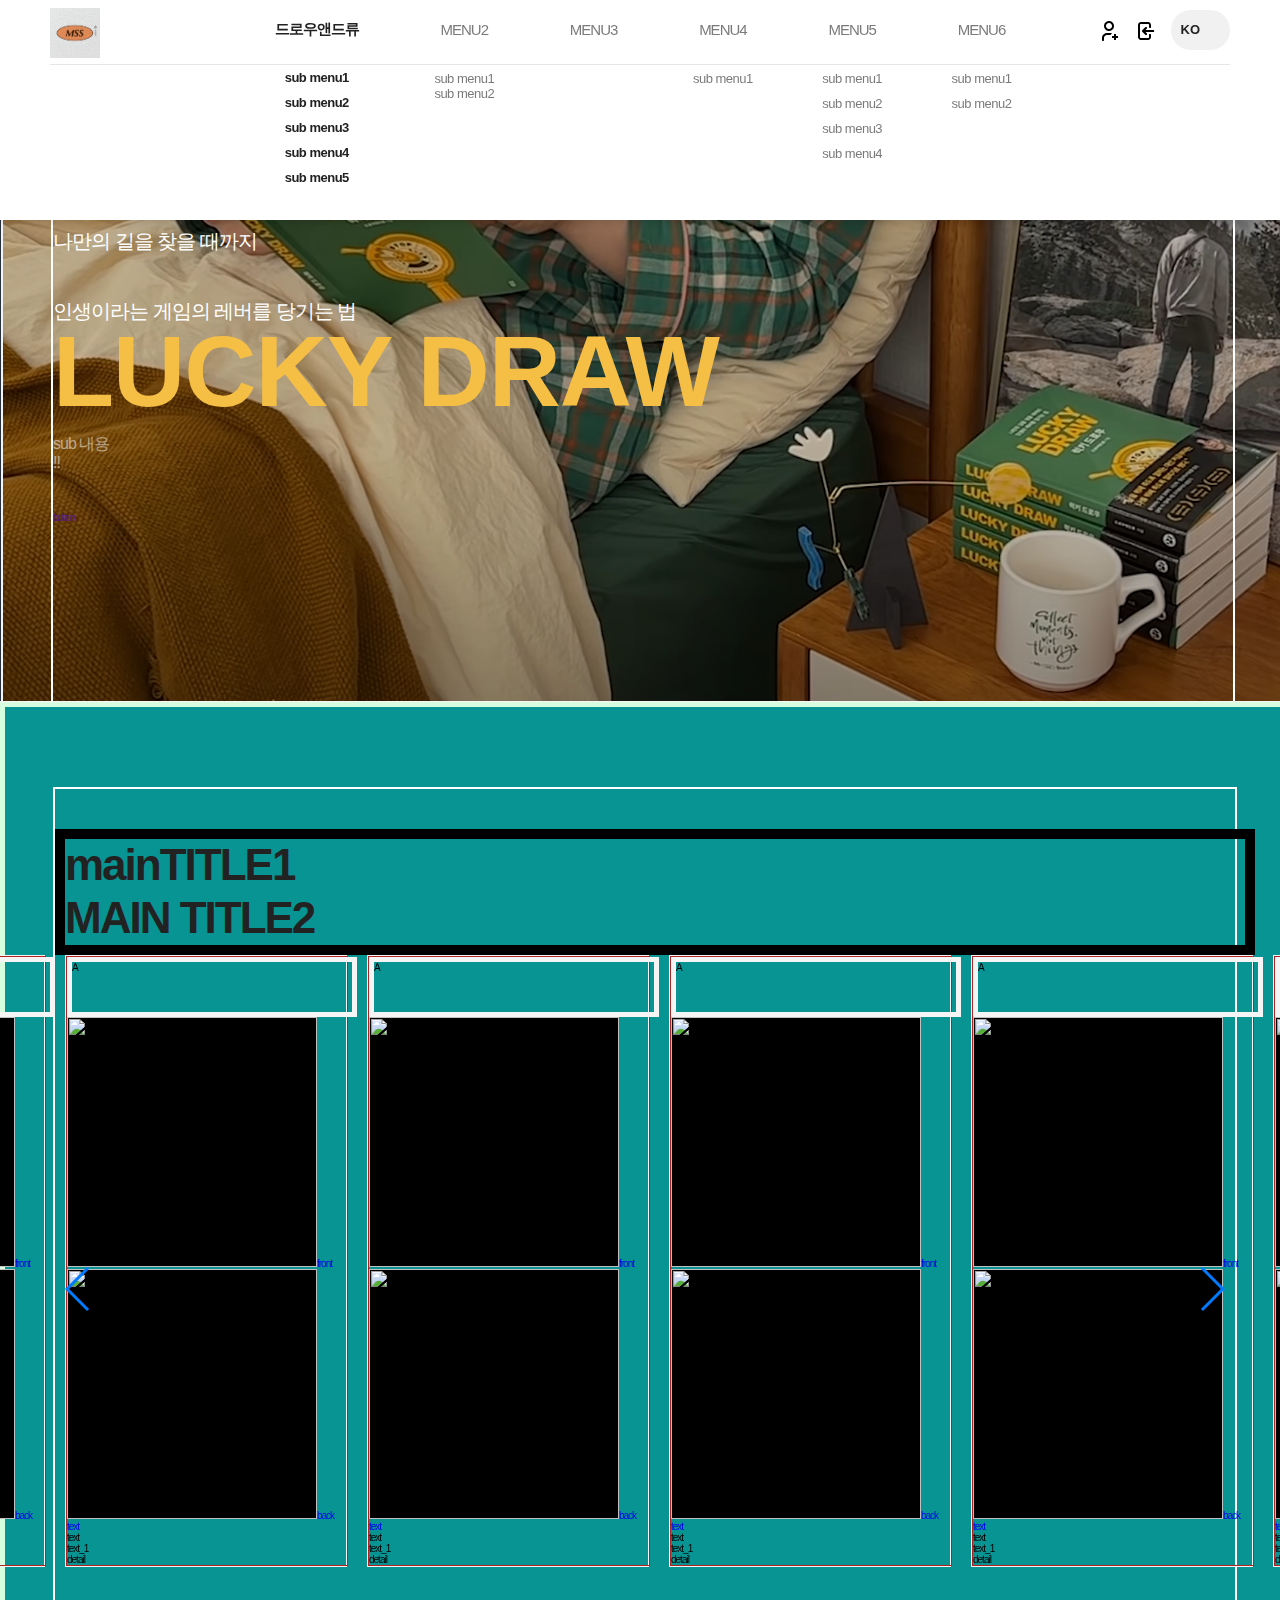
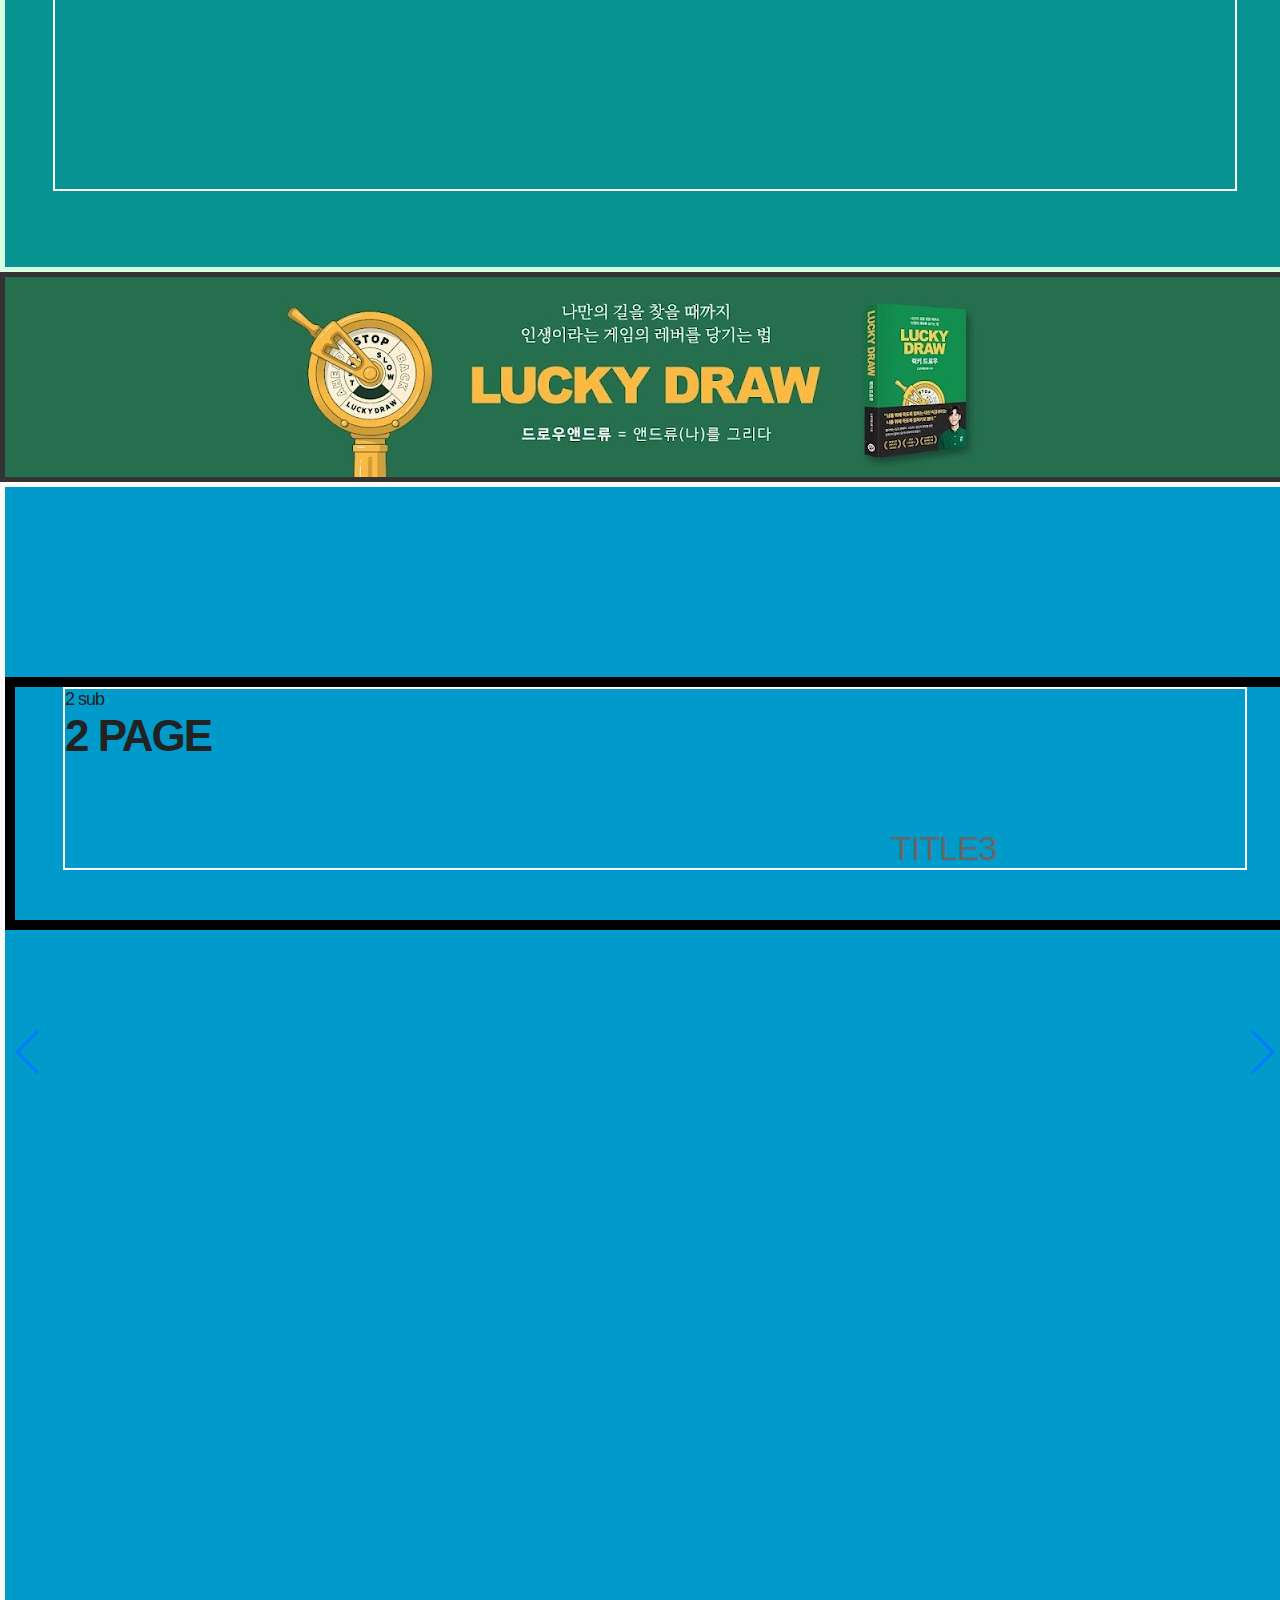
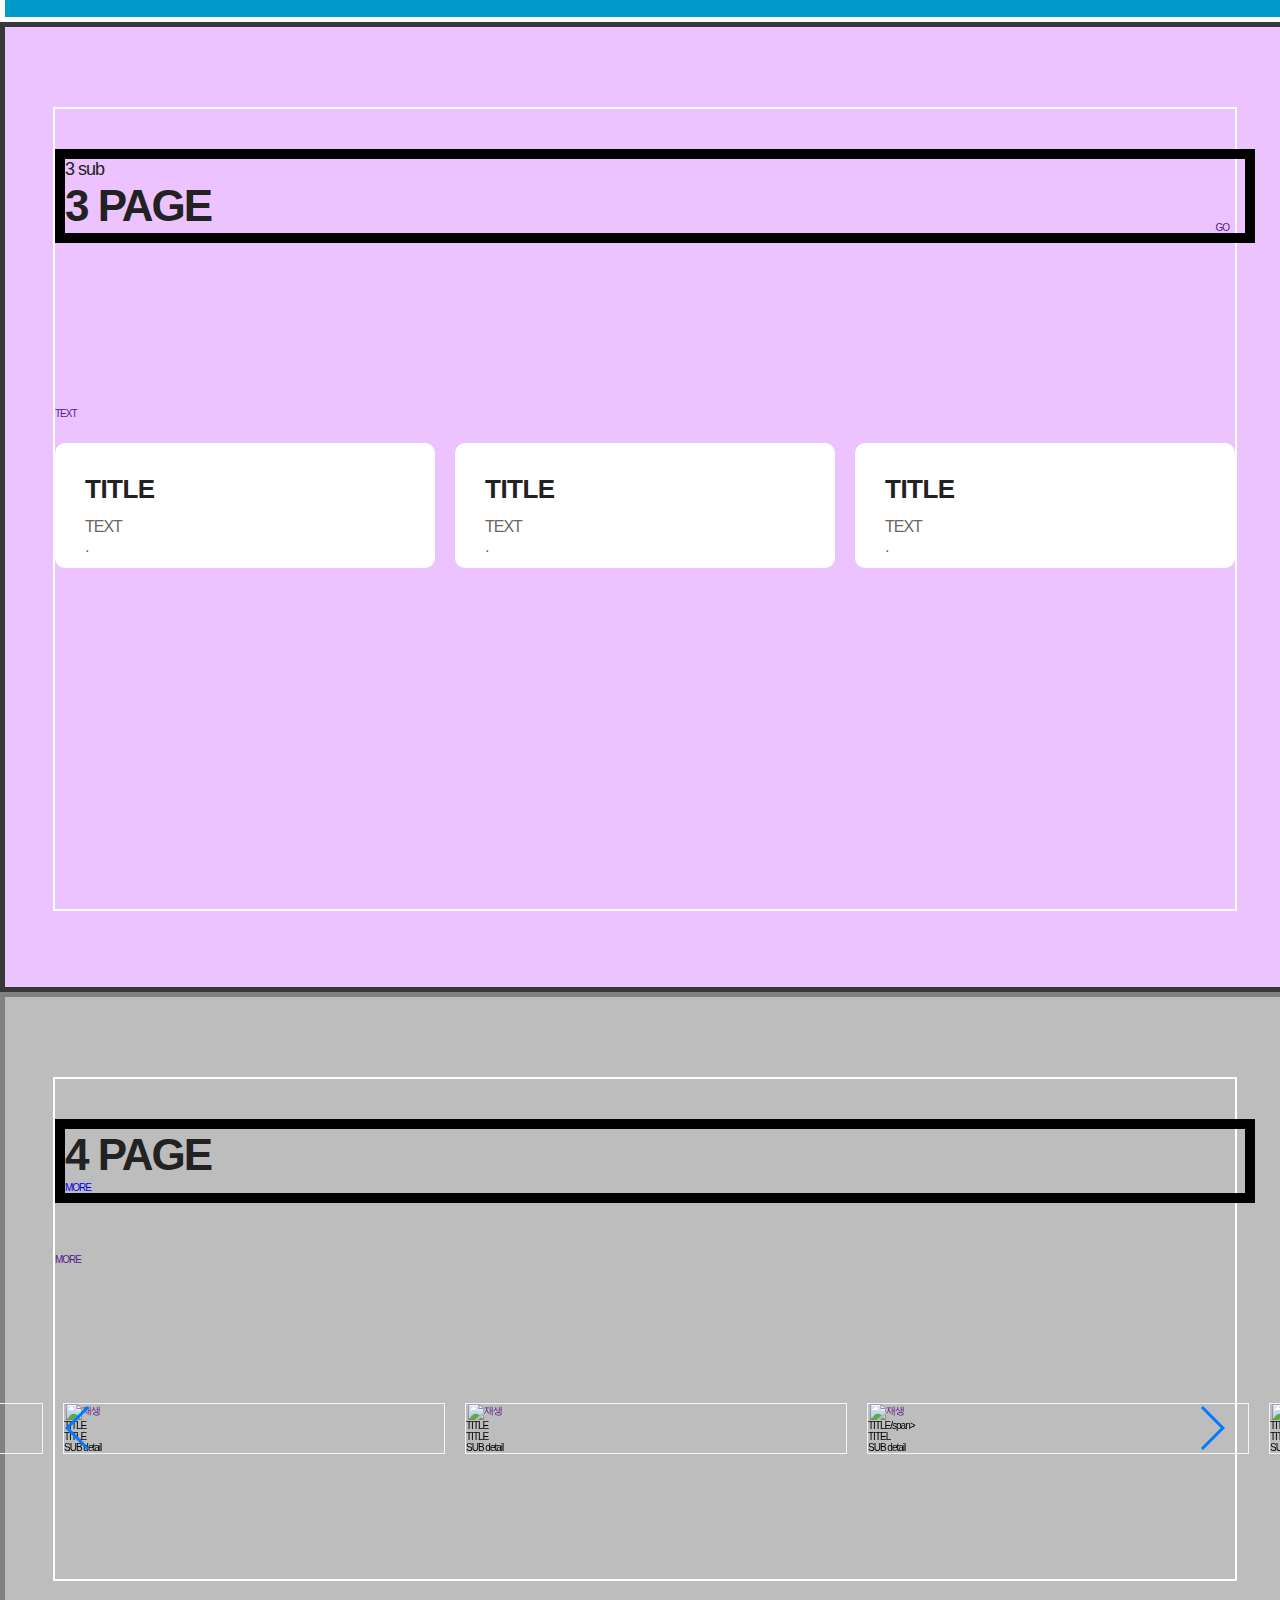
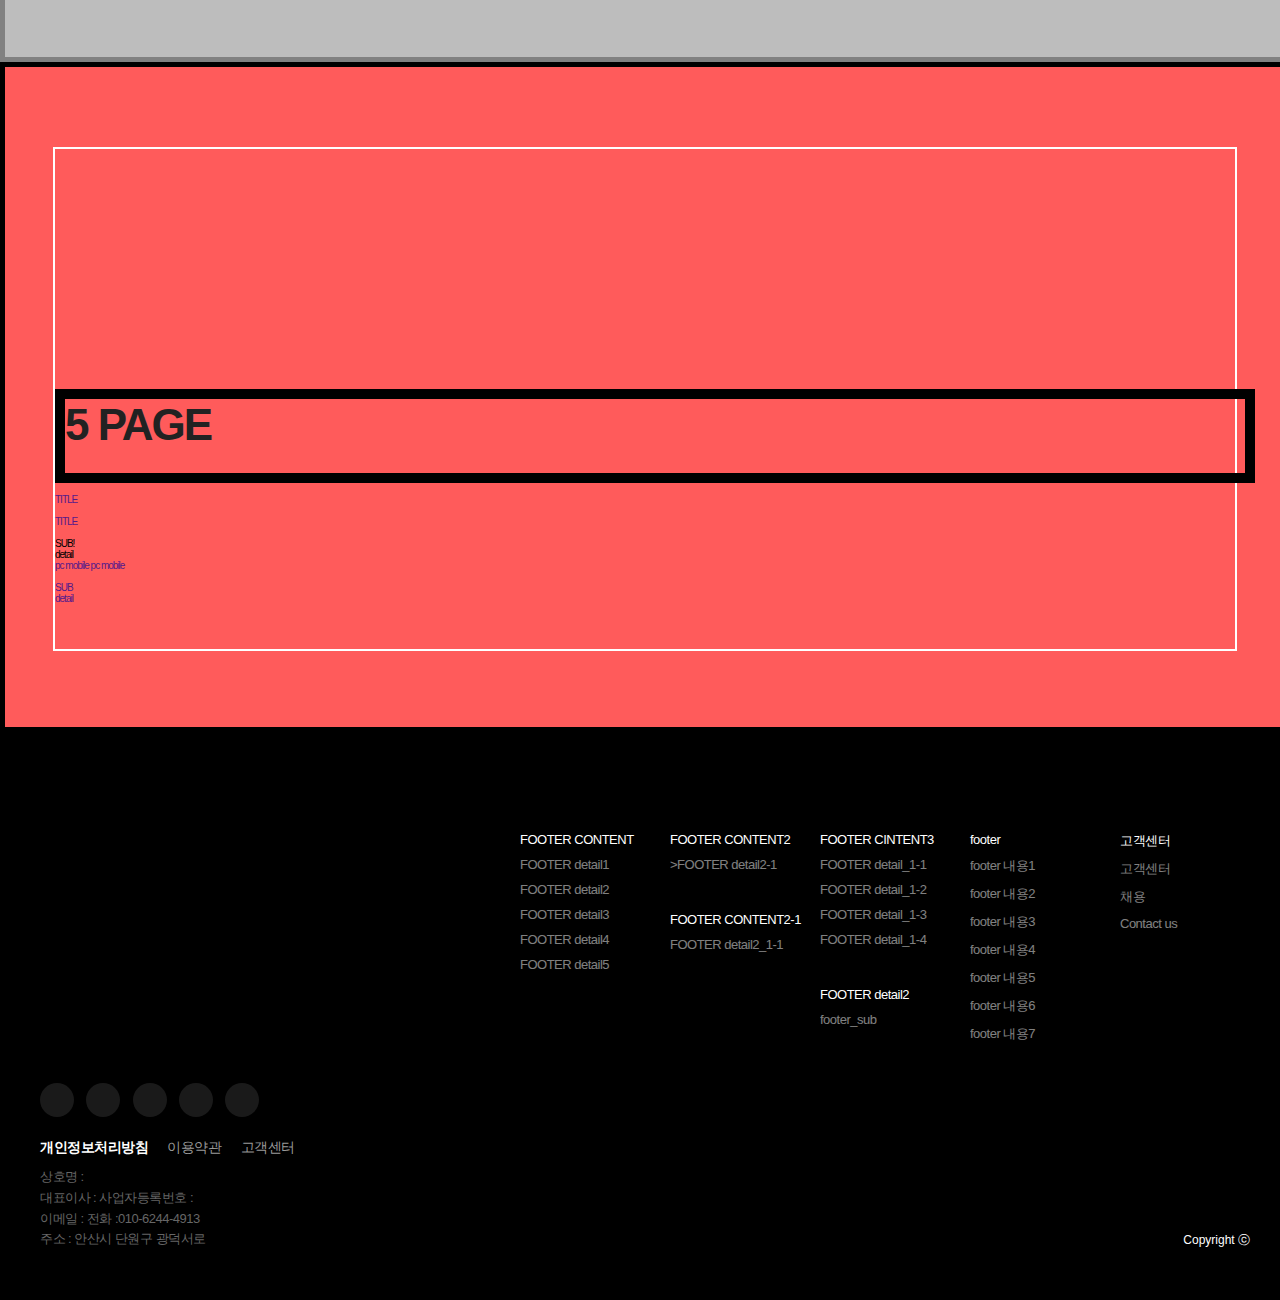
==== index.html @ 63776087 "0629end" ====
<!DOCTYPE html>
<html lang="ko">
<head>
    <meta charset="UTF-8">
    <meta http-equiv="X-UA-Compatible" content="IE=edge">
    <meta name="viewport" content="width=device-width, initial-scale=1.0">
    <title>Dolphiners.com</title>
    <link rel="stylesheet" href="css/reset.css">
    <link rel="stylesheet" href="css/common.css">
   
    <script src="js/jquery-1.11.3.min.js"></script>
    <script src="js/jquery.easing.1.3.js"></script>

    <!--page css-->
    <link rel="stylesheet" href="css/main/main.css">
    <link rel="stylesheet" href="css/main/swiper.min.css">
    <script src="js/common.js"></script>
    <script src="js/main/swiper.min.js"></script>
    
</head>

<body>
    <!--2022.06.29-->

<!-- header -->
 <div class="header ">
    <h1>
        <a href="index.php">
            <span class="pc"><img src="images/common/logo.jpg" class="b" alt="산타" /><img src="images/common/logo.jpg" class="w" alt="산타" /></span>
            <!-- <span class="mobile"><img src="images/common/logo.jpg" class="b" alt="산타" /><img src="images/common/logo.jpg" class="w" alt="산타" /></span> -->
        </a>
    </h1>

    <!--메뉴 시작-->
    <div class="gnb">

        <!-- <div class="mobile_login mobile">
            <a href="">로그인</a><a href="">회원가입</a>
            <p>지금 회원가입 하세요.!</p>
        </div> -->
        <ul>
            <li class="gnb1 active">
                <a href=""><span>드로우앤드류</span></a><span class="ic"></span>
                <div class="sub_gnb">
                    <a href="" class="">sub menu1</a>

                    <a href="" class="">sub menu2</a>
                    <a href="" class="">sub menu3</a>
                    <a href="" class="">sub menu4</a>
                    <a href="" class="">sub menu5</a>

                    <!-- <a href="#">단과</a> -->
                </div>
            </li>
            <li class="gnb2 ">
                <a href=""><span>MENU2</span></a><span class="ic"></span>
                <div class="sub_gnb">
                    <a href="" class="">sub menu1 <br class="pc"/>sub menu2</a>
                    <!-- <a Onclick="alert('5월 31일 공개 됩니다')">산타 서포터즈</a> -->
                </div>
            </li>
            <li class="gnb3">
                <a href="" target="_blank"><span>MENU3</span></a>
            </li>
            <li class="gnb4">
                <a href="" target="_blank"><span>MENU4</span></a><span class="ic"></span>
                <div class="sub_gnb">
                    <a href="" target="_blank">sub menu1</a>
                    <!-- <a href="#">sub menu2</a> -->
                </div>
            </li>
            <li class="gnb5">
                <a href=""><span>MENU5</span></a><span class="ic"></span>
                <div class="sub_gnb">
                    <a href="" target="_blank">sub menu1</a>
                    <a href="" target="_blank">sub menu2</a>
                    <a href="" target="_blank">sub menu3</a>
                    <a href="" target="_blank">sub menu4</a>
                </div>
            </li>
            <li class="gnb6">
                <a href="" target="_blank"><span>MENU6</span></a><span class="ic"></span>
                <div class="sub_gnb">
                    <a href="">sub menu1</a>
                    <a href="" target="_blank">sub menu2</a>
                </div>
            </li>
           
        <a href="" class="btn_join" title="회원가입"></a><a href="" class="btn_login" title="로그인"></a>
        <div class="btn_lang_box">
            <a id="btn_lang" class="btn_lang"><span>KO</span></a>
            <div class="btn_lang_con">
                <a href="" target="_blank" class="lang_txt"><span>TW</span></a>
                <a href="" target="_blank" class="lang_txt"><span>JP</span></a>
                <a href="" target="_blank" class="lang_txt"><span>TH</span></a>
                <a href="" target="_blank" class="lang_txt"><span>VI</span></a> 
            </div>
        </div>

        <!-- <div class="download_box mobile">
            <p>모바일 앱 다운로드</p>
            <a href="" target="_blank" class="btn_normal btn_app btn_trans"><img src="" alt="" class="pc" /><img src="" class="mobile" alt="" /></a>
            <a href="" target="_blank" class="btn_normal btn_google btn_trans"><img src="" alt="" class="pc" /><img src="" alt="" class="mobile" /></a>
        </div> -->
    </div>

    <a id="btn_menu" class="btn_menu"></a>
</div>
<!-- //header -->


<!--contents-->
<div id="main_contents">

    <!-- top_visual -->
    <div id="top_visual" class="top_visual">
        <div class="swiper mySwiper top_slider">
            <div class="swiper-wrapper">

            <div class="swiper-slide" style="background-color: #256f4e">
                    <div class="visual_box">
                        <span class="visual_bg pc" style="background-image: url(/images/main/pp.PNG);"></span>
                        <img src="" alt="" class="wd_100 mobile"/>
                        <div class="text_table_wrap">
                            <div class="text_table">
                                <div class="cell left">
                                <div class="contains">
                                        <!-- <p class="txt"></p> -->
                                        <p class="tit">
                                            <span>나만의 길을 찾을 때까지<br/>
                                                인생이라는 게임의 레버를 당기는 법<br/></span>
                                            <b>LUCKY DRAW</b>
                                        </p>
                                        <p class="desc">sub 내용 <br class="mobile"/>!!</p>
                                        <div class="btn_box" >
                                            <a href="" class="btn_arrow w btn">
                                                <span class="t">button</span>
                                                <span class="ic"></span>
                                            </a>
                                        </div>
                                    </div>
                                </div>
                            </div>
                        </div>
                    </div>
                </div>

                <div class="swiper-slide" style="background-color: #012348">
                    <div class="visual_box">
                        <span class="visual_bg pc" style="background-image: url(/images/main/bg2.jpg);"></span>
                        <img src="/images/main/bg.jpg" alt="" class="wd_100 mobile"/>
                        <div class="text_table_wrap">
                            <div class="text_table">
                                <div class="cell left">
                                <div class="contains">
                                        <!-- <p class="txt"></p> -->
                                        <p class="tit">
                                            <span>MAIN <br/>
                                                제목2<br/></span>
                                            <b>detail 내용2 </b>
                                        </p>
                                        <!-- <p class="desc"> <br class="mobile"/></p> -->
                                        <div class="btn_box" >
                                            <a href="" class="btn_arrow w btn">
                                                <span class="t">button</span>
                                                <span class="ic"></span>
                                            </a>
                                        </div>
                                    </div>
                                </div>
                            </div>
                        </div>
                    </div>
                </div>

                <div class="swiper-slide" style="background-color: #28323e">
                    <div class="visual_box">
                        <span class="visual_bg pc" style="background-image: url(images/main/bg3.jpg);"></span>
                        <img src="" alt="" class="wd_100 mobile"/>
                        <div class="text_table_wrap">
                            <div class="text_table">
                                <div class="cell left">
                                    <div class="contains">
                                        <p class="txt">TITLE</p>
                                            <p class="tit">
                                                <span>MAIN <br/>
                                                    제목3<br/></span>
                                                <b>detail 내용3 </b>
                                            </p>
                                        </p>
                                         <p class="desc">sub 내용 <br class="mobile"/>!!</p>
                                        <div class="btn_box" >
                                            <a Onclick="alert('알림창!!!')" class="btn_arrow w btn">
                                                <span class="t">button</span>
                                                <span class="ic"></span>
                                            </a>
                                        </div>
                                    </div>
                                </div>
                            </div>
                        </div>
                    </div>
                </div>

            </div>

            <div class="swiper-button-next"></div>
            <div class="swiper-button-prev"></div>
        </div>

        <script>
            //top visual slider
            var swiper = new Swiper(".top_slider", {
                loop:false,
                loop:true,
                //touchRatio: 0,
                navigation: {
                    nextEl: ".top_visual .swiper-button-next",
                    prevEl: ".top_visual .swiper-button-prev",
                },
                //autoplay:false,
                autoplay : {
                    delay : 3000,
                    disableOnInteraction : false,
                },
            });

        </script>

    </div>
    <!-- //top_visual -->


    <!-- 첫 번째 page_panel1 -->
    <div id="panel1" class="main_panel">
        <div class="contains">
                <div class="main_title page_animate right">
                    <p class="tit">mainTITLE1 <br/>MAIN TITLE2</p>
                </div>

                <div class="photo_box page_animate_delay_2">
                    <div class="swiper mySwiper price_slider">
                        <div class="swiper-wrapper">
                            <div class="swiper-slide">
                                <div class="pd_box">
                                    <p class="top_txt">
                                        <span class="txt">A</span><span class="dot"></span>
                                    </p>
                                    <a href="detail_freepass.php" class="thumb container">
                                        <div class="item front pc"><img src="" class="thumbimg" alt="" />front</div>
                                        <div class="item back">
                                            <img src="" class="thumbimg" alt="" />back
                                            <p class="label"><span class="best">text</span></p>
                                        </div>
                                    </a>
                                    <div class="desc_box">
                                        <p class="subject">text <br/>text_1</p>
                                        <p class="txt">detail</p>
                                    </div>
                                </div>
                            </div>
                            <div class="swiper-slide">
                                <div class="pd_box">
                                    <p class="top_txt">
                                        <span class="txt">A</span><span class="dot"></span>
                                    </p>
                                    <a href="detail_freepass.php" class="thumb container">
                                        <div class="item front pc"><img src="" class="thumbimg" alt="" />front</div>
                                        <div class="item back">
                                            <img src="" class="thumbimg" alt="" />back
                                            <p class="label"><span class="best">text</span></p>
                                        </div>
                                    </a>
                                    <div class="desc_box">
                                        <p class="subject">text <br/>text_1</p>
                                        <p class="txt">detail</p>
                                    </div>
                                </div>
                            </div>
                            <div class="swiper-slide">
                                <div class="pd_box">
                                    <p class="top_txt">
                                        <span class="txt">A</span><span class="dot"></span>
                                    </p>
                                    <a href="detail_freepass.php" class="thumb container">
                                        <div class="item front pc"><img src="" class="thumbimg" alt="" />front</div>
                                        <div class="item back">
                                            <img src="" class="thumbimg" alt="" />back
                                            <p class="label"><span class="best">text</span></p>
                                        </div>
                                    </a>
                                    <div class="desc_box">
                                        <p class="subject">text <br/>text_1</p>
                                        <p class="txt">detail</p>
                                    </div>
                                </div>
                            </div>
                            <div class="swiper-slide">
                                <div class="pd_box">
                                    <p class="top_txt">
                                        <span class="txt">A</span><span class="dot"></span>
                                    </p>
                                    <a href="detail_freepass.php" class="thumb container">
                                        <div class="item front pc"><img src="" class="thumbimg" alt="" />front</div>
                                        <div class="item back">
                                            <img src="" class="thumbimg" alt="" />back
                                            <p class="label"><span class="best">text</span></p>
                                        </div>
                                    </a>
                                    <div class="desc_box">
                                        <p class="subject">text <br/>text_1</p>
                                        <p class="txt">detail</p>
                                    </div>
                                </div>
                            </div>
                            <div class="swiper-slide">
                                <div class="pd_box">
                                    <p class="top_txt">
                                        <span class="txt">A</span><span class="dot"></span>
                                    </p>
                                    <a href="detail_freepass.php" class="thumb container">
                                        <div class="item front pc"><img src="" class="thumbimg" alt="" />front</div>
                                        <div class="item back">
                                            <img src="" class="thumbimg" alt="" />back
                                            <p class="label"><span class="best">text</span></p>
                                        </div>
                                    </a>
                                    <div class="desc_box">
                                        <p class="subject">text <br/>text_1</p>
                                        <p class="txt">detail</p>
                                    </div>
                                </div>
                            </div>

                            <div class="swiper-slide">
                                <div class="pd_box">
                                    <p class="top_txt">
                                        <span class="txt">A</span><span class="dot"></span>
                                    </p>
                                    <a href="detail_freepass.php" class="thumb container">
                                        <div class="item front pc"><img src="" class="thumbimg" alt="" />front</div>
                                        <div class="item back">
                                            <img src="" class="thumbimg" alt="" />back
                                            <p class="label"><span class="best">text</span></p>
                                        </div>
                                    </a>
                                    <div class="desc_box">
                                        <p class="subject">text <br/>text_1</p>
                                        <p class="txt">detail</p>
                                    </div>
                                </div>
                            </div>

                        </div>

                        <div class="swiper-button-next"></div>
                        <div class="swiper-button-prev"></div>

                    </div>
                </div>

                <script>
                    //price slider
                    var swiper = new Swiper(".price_slider", {
                        loop:true,
                        loopAdditionalSlides : 1,
                        // autoplay:false,
                        autoplay: {
                            delay: 2000,
                            disableOnInteraction: false,
                        },
                        slidesPerView: 4,
                        spaceBetween: 20,
                        pagination: {
                            el: ".price_slider .swiper-pagination",
                            clickable: true,
                        },
                        navigation: {
                            nextEl: ".price_slider .swiper-button-next",
                            prevEl: ".price_slider .swiper-button-prev",
                        },

                        breakpoints: {
                            900: {
                            slidesPerView: 2,
                            spaceBetween: 20,
                            loop:true,
                            },
                            767: {
                            slidesPerView: 2,
                            spaceBetween: 20,
                            loop:true,
                            },
                            588: {
                            slidesPerView: 1,
                            spaceBetween: 20,
                            loop:true,

                            }
                        }
                    });
                </script>

            </div>
    </div>
    <!-- //첫 번째 page_panel1 -->

    <!-- 이벤트 page -->
    <div id="event_panel" >
        <div class="inner"></div>
    </div>
    <!-- //이벤트 page -->

    <!-- 두 번째 page_panel2 -->
    <div id="main_panel2" class="main_panel vs_panel">
         <div class="inner">
                <div class="main_title page_animate_delay_4">
                    <div class="contains">
                        <p class="txt">2 sub</p>
                        <p class="tit">2 PAGE <br/> <br/><br class="mobile"/></p>
                        <p class="tit2">TITLE3 <br/></p>
                    </div>
                </div>

                <div class="phone_box">
                    <div class="swiper mySwiper photo_slider vs_slider">
                        <div class="swiper-wrapper">
                            <div class="swiper-slide page_animate op">
                                <a href="" class="box">
                                    <div class="img_box">
                                        <img src="" alt="" />
                                        <img src="" alt="" />
                                    </div>
                                    <div class="txt_box">
                                        <span class="txt1">title</span>
                                        <span class="txt2">detail <br class="pc"/><br class="pc"/></span>

                                        <p class="btn_arrow btn g">
                                            <span class="ic"></span>
                                        </p>
                                    </div>

                                </a>
                            </div>

                            <div class="swiper-slide page_animate op">
                                <a href="" class="box ">
                                    <div class="img_box">
                                        <img src="" alt="" />
                                        <img src="" alt="" />
                                    </div>
                                    <div class="txt_box">
                                        <span class="txt1">title</span>
                                        <span class="txt2">text <br class="pc"/> <br class="pc"/></span>
                                        <p class="btn_arrow btn g">
                                            <span class="ic"></span>
                                        </p>
                                    </div>

                                </a>
                            </div>

                            <div class="swiper-slide page_animate op">
                                <a href="" class="box ">
                                    <div class="img_box">
                                        <img src="" alt="" />
                                        <img src="" alt="" />
                                    </div>
                                    <div class="txt_box">
                                        <span class="txt1">Title</span>
                                        <span class="txt2">text<br class="pc"/> <br class="pc"/></span>
                                        <p class="btn_arrow btn g">
                                            <span class="ic"></span>
                                        </p>
                                    </div>

                                </a>
                            </div>

                            <div class="swiper-slide page_animate op">
                                <a href="" class="box ">
                                    <div class="img_box">
                                        <img src="" alt="" />
                                        <img src="" alt="" />
                                    </div>
                                    <div class="txt_box">
                                        <span class="txt1">title</span>
                                        <span class="txt2">text<br/> <br class="pc"/></span>
                                        <p class="btn_arrow btn g">
                                            <span class="ic"></span>
                                        </p>
                                    </div>

                                </a>
                            </div>

                            <div class="swiper-slide page_animate op">
                                <a href="" class="box ">
                                    <div class="img_box">
                                        <img src="" alt="" />
                                        <img src="" alt="" />
                                    </div>
                                    <div class="txt_box">
                                        <span class="txt1">title</span>
                                        <span class="txt2">detail <br class="mobile"/> <br class="pc"/> <br class="pc"/><br class="mobile"/></span>
                                        <p class="btn_arrow btn g">
                                            <span class="ic"></span>
                                        </p>
                                    </div>

                                </a>
                            </div>

                        </div>

                        <div class="swiper-button-next"></div>
                        <div class="swiper-button-prev"></div>
                        <!-- <div class="swiper-pagination"></div> -->

                    </div>
                </div>

                <script>
                    //vs_slider
                    var swiper = new Swiper(".vs_slider", {
                        loop:true,
                        loopAdditionalSlides : 1,
                        autoplay:false,
                        // autoplay: {
                        //     delay: 2000,
                        //     disableOnInteraction: false,
                        // },
                        slidesPerView: 5,
                        pagination: {
                            el: ".vs_slider .swiper-pagination",
                            clickable: true,
                        },
                        navigation: {
                            nextEl: ".vs_slider .swiper-button-next",
                            prevEl: ".vs_slider .swiper-button-prev",
                        },

                        breakpoints: {
                            1500: {
                            slidesPerView: 3,
                            spaceBetween: 0,
                            },
                            900: {
                            slidesPerView: 3,
                            spaceBetween: 0
                            },
                            767: {
                            slidesPerView: 3,
                            spaceBetween: 0
                            },
                            588: {
                            slidesPerView: 2,
                            spaceBetween: 0
                            }
                        }
                    });

                </script>

            </div>
    </div>
    <!-- //두 번째 page_panel2 -->

        <!-- 세 번째 page_panel3 -->
        <div id="main_panel3" class="main_panel update_panel">
            <div class="contains">
                <div class="main_title">
                    <p class="txt">3 sub</p>
                    <p class="tit">3 PAGE <br class="mobile"/></p>

                    <a href="" class="btn_arrow btn pc">
                        <span class="t">GO</span>
                        <span class="ic"></span>
                    </a>
                </div>

                <div class="update_box">
                    <ul>
                        <li class="page_animate">
                            <div class="box ">
                                <p class="tit">TITLE</p>
                                <p class="txt">TEXT <br class="pc"/>.</p>
                                <p class="img">
                                    <img src="" alt="" />
                                </p>
                            </div>
                        </li>
                        <li class="page_animate">
                            <div class="box">
                                <p class="tit">TITLE</p>
                                <p class="txt">TEXT <br class="pc"/>.</p>
                                <p class="img">
                                    <img src="" alt="" />
                                </p>
                            </div>
                        </li>
                        <li class="page_animate">
                            <div class="box">
                                <p class="tit">TITLE</p>
                                <p class="txt">TEXT <br class="pc"/>.</p>
                                <p class="img">
                                    <img src="" alt="" />
                                </p>
                            </div>
                        </li>
                    </ul>
                </div>

                <div class="btn_box mobile">
                    <a href="" class="btn_normal btn_gline btn_s"><span>TEXT</span></a>
                </div>
            </div>
        </div>
        <!-- //세 번째 page_panel3 -->

        <!-- 네 번째 page_panel4 -->
    <div id="main_panel4" class="main_panel  .main_review_panel">
        <div class="contains">
            <div class="main_title">
                <p class="tit">4 PAGE <br class="mobile"/></p>

                <a href="h" target="_blank" class="btn_arrow btn pc">
                    <span class="t">MORE</span>
                    <span class="ic"></span>
                </a>
            </div>

            <div class="video_slider_box page_animate">
                <div class="swiper mySwiper video_slider photo_slider">
                    <div class="swiper-wrapper">
                        <div class="swiper-slide ">
                            <div class="video_box">
                                <a class="thumb" href="" target="_blank">
                                    <img src="" class="thumbimg" alt="" />
                                    <span class="btn_play"><img src="" alt="재생"/></span>
                                </a>
                                <div class="desc_box">
                                    <p class="label">
                                        <span class="best">TITLE</span>
                                    </p>
                                    <p class="subject">TITLE <br/></p>
                                    <p class="txt">SUB detail</p>
                                </div>
                            </div>
                        </div>
                      <div class="swiper-slide ">
                            <div class="video_box">
                                <a class="thumb" href="" target="_blank">
                                    <img src="" class="thumbimg" alt="" />
                                    <span class="btn_play"><img src="" alt="재생"/></span>
                                </a>
                                <div class="desc_box">
                                    <p class="label">
                                        <span>TITLE</span>
                                    </p>
                                    <p class="subject">TITLE <br/></p>
                                    <p class="txt">SUB detail</p>
                                </div>
                            </div>
                        </div>
                      <div class="swiper-slide ">
                            <div class="video_box">
                                <a class="thumb" href="" target="_blank">
                                    <img src="" class="thumbimg" alt="" />
                                    <span class="btn_play"><img src="" alt="재생"/></span>
                                </a>
                                <div class="desc_box">
                                    <p class="label">
                                        <span>TITLE/span>
                                    </p>
                                    <p class="subject">TITEL <br/></p>
                                    <p class="txt">SUB detail</p>
                                </div>
                            </div>
                        </div>

                        <div class="swiper-slide ">
                            <div class="video_box">
                                <a class="thumb" href="" target="_blank">
                                    <img src="" class="thumbimg" alt="" />
                                    <span class="btn_play"><img src="" alt="재생"/></span>
                                </a>
                                <div class="desc_box">
                                    <p class="label">
                                        <span class="best">TITLE</span>
                                    </p>
                                    <p class="subject">TITLE <br/></p>
                                    <p class="txt">SUB detail</p>
                                </div>
                            </div>
                        </div>
                        <div class="swiper-slide ">
                            <div class="video_box">
                                <a class="thumb" href="" target="_blank">
                                    <img src="" class="thumbimg" alt="" />
                                    <span class="btn_play"><img src="" alt="재생"/></span>
                                </a>
                                <div class="desc_box">
                                    <p class="label">
                                        <span>TITLE</span>
                                    </p>
                                    <p class="subject">TITLE <br/></p>
                                    <p class="txt">SUB detail</p>
                                </div>
                            </div>
                        </div>
                        <div class="swiper-slide ">
                            <div class="video_box">
                                <a class="thumb" href="" target="_blank">
                                    <img src="" class="thumbimg" alt="" />
                                    <span class="btn_play"><img src="" alt="재생"/></span>
                                </a>
                                <div class="desc_box">
                                    <p class="label">
                                        <span>TITLE</span>
                                    </p>
                                    <p class="subject">TITLE <br/></p>
                                    <p class="txt">SUB detail</p>
                                </div>
                            </div>
                        </div>
                        <div class="swiper-slide ">
                            <div class="video_box">
                                <a class="thumb" href="" target="_blank">
                                    <img src="" class="thumbimg" alt="" />
                                    <span class="btn_play"><img src="" alt="재생"/></span>
                                </a>
                                <div class="desc_box">
                                    <p class="label">
                                        <span>TITLE</span>
                                    </p>
                                    <p class="subject">TITLE <br/></p>
                                    <p class="txt">SUB detail</p>
                                </div>
                            </div>
                        </div>
                        <div class="swiper-slide ">
                            <div class="video_box">
                                <a class="thumb" href="" target="_blank">
                                    <img src="" class="thumbimg" alt="" />
                                    <span class="btn_play"><img src="" alt="재생"/></span>
                                </a>
                                <div class="desc_box">
                                    <p class="label">
                                        <span>TITLE</span>
                                    </p>
                                    <p class="subject">TITLE <br/></p>
                                    <p class="txt">SUB detail</p>
                                </div>
                            </div>
                        </div>



                    </div>

                    <div class="swiper-button-next"></div>
                    <div class="swiper-button-prev"></div>

                </div>
            </div>

            <script>
                //video slider *js 파일에 옮기기
                var swiper = new Swiper(".video_slider", {
                    loop:true,
                    loopAdditionalSlides : 1,
                    // autoplay:false,
                    autoplay: {
                        delay: 4000,
                        disableOnInteraction: false,
                    },
                    slidesPerView: 3,
                    spaceBetween: 20,
                    pagination: {
                        el: ".video_slider .swiper-pagination",
                        clickable: true,
                    },
                    navigation: {
                        nextEl: ".video_slider .swiper-button-next",
                        prevEl: ".video_slider .swiper-button-prev",
                    },

                    breakpoints: {
                        900: {
                        slidesPerView: 2,
                        spaceBetween: 20,
                        },
                        767: {
                        slidesPerView: 2,
                        spaceBetween: 20,
                        },
                        588: {
                        slidesPerView: 1,
                        spaceBetween: 20,
                        }
                    }
                });
            </script>

            <div class="btn_box mobile">
                <a href="" target="_blank" class="btn_normal btn_gline btn_s"><span>MORE</span></a>
            </div>
        </div>
    </div>

        </div>
    </div>
    <!-- //네 번째 page_panel4 -->

        <!-- 다섯 번째 page_panel5 모바일 관련 내용 넣기! -->
        <div id="main_panel5" class="main_panel">
            <div class="contains">
                <div class="main_title page_animate">
                    <p class="tit">5 PAGE <br class="mobile"/></p>
                    <p class="txt"><br class="mobile"/></p>
                </div>

                <div class="help_box">
                    <ul>
                        <li class="page_animate">
                            <a class="box" href="" target="_blank">
                                <img src="" alt="" class="bg" />
                                <p class="txt">TITLE<br/></p>
                            </a>
                        </li>
                        <li class="page_animate">
                            <a class="box" href="" target="_blank">
                                <img src="" alt="" class="bg" />
                                <p class="txt">TITLE<br/></p>
                            </a>
                        </li>
                        <li class="page_animate">
                            <div class="box">
                                <img src="" alt="" class="bg" />
                                <p class="txt">SUB!<br/>detail</p>

                                <a href="" target="_blank" class="btn_normal btn_s2 btn_gline btn">
                                    <span class="t pc">pc</span>
                                    <span class="t mobile">mobile</span>
                                </a>
                                <a href="" target="_blank" class="btn_normal btn_s2 btn_gline btn">
                                    <span class="t pc">pc</span>
                                    <span class="t mobile">mobile</span>
                                </a>
                            </div>
                        </li>
                        <li class="page_animate">
                            <a class="box" href="">
                                <img src="" alt="" class="bg" />
                                <p class="txt">SUB<br/>detail</p>
                            </a>
                        </li>
                    </ul>
                </div>

            </div>
        </div>
        <!-- //다섯 번째 page_panel5 -->

    </div>
    <!--//contents-->
    
    <!--footer-->
     <!-- footer -->
     <div id="footer">
        <div class="footer_sitemap pc">
            <div class="inner">
                <ul>
                    <li>
                        <p>FOOTER  CONTENT</p>
                    </li>
                    <li>
                        <a href="">FOOTER detail1</a>
                    </li>
                    <li>
                        <a href="">FOOTER detail2</a>
                    </li>
                    <li>
                        <a href="">FOOTER detail3</a>
                    </li>
                    <li>
                        <a href="">FOOTER detail4</a>
                    </li>
                    <li>
                        <a href="">FOOTER detail5</a>
                    </li>
                    <li>

                    </li>
                    <!-- <li>
                        <a href="#"></a>
                    </li> -->
                </ul>

                <ul>
                    <li>
                        <p>FOOTER CONTENT2</p>
                    </li>
                    <li>
                        <a href="">>FOOTER detail2-1</a>
                    </li>
                    <li>
                        <!-- <a Onclick="alert()"></a> -->
                    </li>

                    <li>
                        <p>FOOTER CONTENT2-1</p>
                    </li>
                    <li>
                        <a href="" target="_blank">FOOTER detail2_1-1</a>
                    </li>
                    <!-- <li>
                        <a href="#"></a>
                    </li> -->

                    <li>
                        <a href="" target="_blank"><p></p></a>
                    </li>
                </ul>


                <ul>
                    <li>
                        <p>FOOTER CINTENT3</p>
                    </li>
                    <li>
                        <a href="" target="_blank">FOOTER detail_1-1</a>
                    </li>
                    <li>
                        <a href="" target="_blank">FOOTER detail_1-2</a>
                    </li>
                    <li>
                        <a href="" target="_blank">FOOTER detail_1-3</a>
                    </li>
                    <li>
                        <a href="" target="_blank">FOOTER detail_1-4</a>
                    </li>
                    <li>
                        <p>FOOTER detail2</p>
                    </li>
                    <!-- <li>
                        <a href="#"></a>
                    </li> -->
                    <li>
                        <a href="" target="_blank"> footer_sub</a>
                    </li>
                </ul>

                <ul>
                    <li>
                        <p>footer</p>
                    </li>
                    <li>
                        <a href="" target="_blank">footer 내용1</a>
                    </li>
                    <li>
                        <a href="" target="_blank">footer 내용2</a>
                    </li>
                    <li>
                        <a href="" target="_blank">footer 내용3</a>
                    </li>
                    <li>
                        <a href="" target="_blank">footer 내용4</a>
                    </li>
                    <li>
                        <a href="" target="_blank">footer 내용5</a>
                    </li>
                    <li>
                        <a href="" target="_blank">footer 내용6</a>
                    </li>
                    <li>
                        <a href="" target="_blank">footer 내용7</a>
                    </li>
                </ul>

                <ul>
                    <li>
                        <p>고객센터</p>
                    </li>
                    <li>
                        <a href="" target="_blank">고객센터</a>
                    </li>
                    <li>
                        <a href="" target="_blank">채용</a>
                    </li>
                    <li>
                        <a href="" target="_blank">Contact us</a>
                    </li>
                </ul>
            </div>
        </div>

        <div class="footer_top clear_wrap">
            <ul class="sns_menu">
                <li>
                    <a href="" target="_blank" class="btn_facebook"></a>
                </li>
                <li>
                    <a href="" target="_blank" class="btn_insta"></a>
                </li>
                <li>
                    <a href="" target="_blank" class="btn_youtube"></a>
                </li>
                <li>
                    <a href="" target="_blank" class="btn_blog"></a>
                </li>
                <li>
                    <a href="" target="_blank" class="btn_cafe"></a>
                </li>
            </ul>
            <ul class="footer_menu">
                <li><a href="" target="_blank" class="btn_privacy">개인정보처리방침</a></li>
                <li><a href="" target="_blank" class="btn_privacy2">이용약관</a></li>
                <li><a href="" class="btn_privacy3">고객센터</a></li>
            </ul>
        </div>
        <div class="footer_bottom">
            <div class="address_box">
                <p>상호명 :<br class="mobile"/>대표이사 : 사업자등록번호 : <br/>이메일 :  전화 :010-6244-4913 <br class="mobile"/>주소 : 안산시 단원구 광덕서로</p>
                <p class="copyright">Copyright ⓒ </p>
            </div>

        </div>
    </div>
    <!-- //footer -->
    <!--//footer-->
   
    
</body>
</html>
---- css/common.css ----
@charset "utf-8";

/*공통 contains*/
.contains{
    margin: 0;
    height: 100%;
    max-width: 1180px;
    position: relative;
    border: 2px solid rgb(255, 255, 255);
    margin: 0 auto;
    z-index: 10;
    
} 

/* 헤더 */
.header {position: fixed; top:0; left:0; right:0; padding:0 50px 0; z-index:200; text-align: center; height: 64px; }
.header h1 { position: absolute; top: 8px; left:50px; z-index: 100; }
.header h1 a { display: block}
.header h1 .b { display: none; opacity: 0; position: absolute;}
.header h1 .pc img{width: 200px; height: 200px;}

.header .gnb { margin:20px auto 0;}
.header .gnb ul li {display: inline-block; vertical-align: middle;padding:0 30px}
.header .gnb ul li + li {margin-left:20px}
.header .gnb ul li a {display: block; color:#fff; font-size:15px; font-weight: 500; cursor: pointer; letter-spacing: -1px;opacity: 0.6}

.header .gnb .btn_lang_box {
    position: absolute; 
    top:-10px; right:0px; 
    display: inline-block;
}
.header .gnb .btn_lang {
     background: rgba(0,0,0,0.3); 
     border-radius: 50px; 
     padding:0 10px; 
     display:block; 
     width:auto; 
     height:40px; 
     line-height: 40px; 
      text-align: center; 
      color:#fff; 
      font-size: 13px; 
      letter-spacing: 0;
       font-weight: 700;
    }
.header .gnb .btn_lang span { padding-right: 20px; position: relative;}
.header .gnb .btn_lang span::after {content: "";background:url() right no-repeat; background-size: 10px auto; position: absolute; top:0; right:0;  width:10px; height:100% }

.header .gnb .btn_lang_con { position: absolute; top:40px; right:0; width:100%; background: #222; padding:5px 0; display: none; border-radius: 10px; }
.header .gnb .btn_lang_con a + a { border-top:1px solid #666}
.header .gnb .btn_lang_con a {color:#fff; font-size: 12px; letter-spacing: 0; font-weight: 700; display:block;padding:5px 10px }

.header .gnb .btn_lang_box.open .btn_lang span::after { transform:rotate(-180deg);}
.header .gnb .btn_lang_box.open .btn_lang_con { display: block;}

.header .btn_join { background: url(/images/common/ic_join_w.png) center no-repeat; /*background-color: rgba(0,0,0,0.3);*/ background-size: auto; position: absolute; top:-9px; right:100px; width:40px; height:40px; border-radius: 40px}
.header .btn_login { background: url(/images/common/ic_login_w.png) center no-repeat; /*background-color: rgba(0,0,0,0.3);*/ background-size: auto; position: absolute; top:-9px; right:65px; width:40px; height:40px; border-radius: 40px}

.header .gnb ul li.active a {font-weight: 700; opacity: 1;}

.header .gnb .sub_gnb { display: none;}
.header .btn_menu {display: none;}

	

/* hover */
.header .gnb ul li a:hover { opacity: 1;}

.header:hover { background:#fff;box-shadow:0 0 10px rgba(0,0,0,0.2);overflow: hidden;}
.header:hover .gnb ul li a {color:#222; }
.header:hover .btn_join { background-image: url(/images/common/ic_join.png); }
.header:hover .btn_login { background-image: url(/images/common/ic_login.png); }
.header:hover h1 .w { display: none; opacity: 0; }
.header:hover h1 .b { display: block; opacity:1 ; }
.header:hover .gnb .btn_lang { background:#f1f1f1; color:#222;}
.header:hover .gnb .btn_lang span::after {background-image:url()}
.header:hover h1 .pc img{width: 50px; height: 50px;}

.header .gnb { position: relative;}	
.header .gnb::after { opacity: 0; content: ""; width:100%; height: 1px; background:rgba(0,0,0,0.1); position: absolute; top:44px; left:0;}
.header .gnb ul li { position: relative;}	
.header .sub_gnb { position: absolute; top:50px; left:0; width: 100%; }
.header .gnb ul li .sub_gnb a { font-size:13px; letter-spacing: -0.5px;}
.header .gnb ul li .sub_gnb a.active { color:#3284ff}
.header .gnb ul li .sub_gnb a + a { margin-top: 10px;}

.header:hover { height:220px}
.header:hover .gnb::after { opacity: 1;}
.header:hover .sub_gnb { display: block;  }	

.main_panel.bot .btn_box a:hover { background:#3284ff; border-color: #3284ff; color:#fff}

.header .gnb .btn_lang_con a:hover { color:#3284ff}


.bg_w.header { background:#fff;box-shadow:0 0 10px rgba(0,0,0,0.2); top: 0!important;}
.bg_w.header .gnb ul li a {color:#222; }
.bg_w.header .btn_login { background-image: url(/images/common/ic_login.png);}
.bg_w.header .btn_join { background-image: url(/images/common/ic_join.png);}
.bg_w.header h1 .w { display: none; opacity: 0; }
.bg_w.header h1 .b { display: block; opacity:1 ; }
.bg_w.header .gnb .btn_lang { background: rgba(255,255,255,0.8); color:#222;}
.bg_w.header .gnb .btn_lang span::after {background-image:url()}


.scroll .header { background:#fff;box-shadow:0 0 10px rgba(0,0,0,0.2); top: 0!important;}
.scroll .header .gnb ul li a {color:#222; }
.scroll .header .btn_login { background-image: url(/images/common/ic_login.png);}
.scroll .header .btn_join { background-image: url(/images/common/ic_join.png);}
.scroll .header h1 .w { display: none; opacity: 0; }
.scroll .header h1 .b { display: block; opacity:1 ; }
.scroll .header .gnb .btn_lang { background:#f1f1f1; color:#222;}
.scroll .header .gnb .btn_lang span::after {background-image:url()}
.scroll .header h1 .pc img{width: 50px; height: 50px;}




/* 푸터 */

footer{
    position: relative;
    background-color: black;
    padding: 100px 40px 50px;
}

/* 푸터 */
#footer{position:relative;background:#000; clear:both; z-index: 400; padding:100px 40px 50px; letter-spacing: -0.5px;}
#footer .footer_top{ margin-top:40px}
/* #footer .footer_top .footer_menu{float:left;margin:10px 0 0 -5px} */
#footer .footer_top .footer_menu { margin-top: 10px;}
#footer .footer_top .footer_menu li{ display: inline-block; padding:0 5px 0 7px;}
#footer .footer_top .footer_menu li:first-child{padding-left:0;background:none}
#footer .footer_top .footer_menu a{display:block;padding:0 5px 0 0;height:40px;line-height:40px;font-size:1.4em;color:#999}
#footer .footer_top .footer_menu li:first-child a {color:#fff; font-weight: 700}
#footer .footer_top .footer_menu a:hover{color:#fff}

#footer .footer_top .sns_menu li { display: inline-block; vertical-align: middle;}
#footer .footer_top .sns_menu li + li { margin-left: 10px;}
#footer .footer_top .sns_menu li a {display:block; border-radius: 34px; width:34px; height:34px; background: rgba(255,255,255,0.1); background-size: cover; background-position: center;}
#footer .footer_top .sns_menu li a.btn_facebook { background-image: url();}
#footer .footer_top .sns_menu li a.btn_insta { background-image: url();}
#footer .footer_top .sns_menu li a.btn_youtube { background-image: url();}
#footer .footer_top .sns_menu li a.btn_blog { background-image: url();}
#footer .footer_top .sns_menu li a.btn_cafe { background-image: url();}

#footer .footer_bottom {overflow:hidden; }
#footer .footer_bottom .logo{float:left;margin-top:10px}
#footer .footer_bottom .logo a{display:block;padding:10px 0;height:24px;line-height:24px;font-size:14px;color:#666;font-weight:700}
#footer .footer_bottom .logo img{display:inline-block;margin:-6px 5px 0 0;vertical-align:middle;zoom:1; height:36px}
#footer .footer_bottom .logo img.mobile{margin:5px 5px 8px 0;}
#footer .footer_bottom .address_box p{line-height:1.6em;font-size:13px;color:#666}
#footer .footer_bottom .address_box p.copyright {letter-spacing: 0; font-size: 12px; position: absolute; bottom:50px; right:30px; color:#fff}


#footer .footer_sitemap { padding-left:40%}
#footer .footer_sitemap .inner { display: table; width:100%;}
#footer .footer_sitemap ul { display: table-cell; vertical-align: top; min-width: 150px;}
#footer .footer_sitemap ul li { font-size: 13px; color:#fff; text-align: left;}
#footer .footer_sitemap ul li a {font-size: 13px; color:#fff; opacity: 0.5;}
#footer .footer_sitemap ul li + li { margin-top: 10px;}
#footer .footer_sitemap ul li + li p { padding-top: 30px;}
#footer .footer_sitemap ul li + li p a { opacity: 1;}
---- css/main/main.css ----
@charset "utf-8";

/*top_visual 슬라이더 메인 메뉴*/

/* visual */
.visual_box { width:100%; display: block; position: relative; overflow: hidden; height: 700px;}
.visual_box .visual_bg { /*position:absolute; top:0; left:0; right:0; bottom:0; */width:100%; height: 700px; background-position: center; background-repeat: no-repeat; background-size: auto 100%; display: block; z-index: 1;}

.top_visual .text_table_wrap {width:100%; height: 700px; position:absolute; top:0; left:0; right:0; bottom:0; z-index: 10;}
.top_visual .text_table {width:100%; height: 100%; display: table; table-layout: fixed}
.top_visual .text_table .cell { display: table-cell; vertical-align: middle; text-align: center;}
.top_visual .text_table .cell.top { vertical-align: top;}
.top_visual .text_table .cell.bottom { vertical-align: bottom;}
.top_visual .text_table .cell.left {  text-align: left;}
.top_visual .text_table .cell.right {  text-align: right;}
.top_visual .text_table .cell .tit { font-size:50px; font-weight: 100; color:#fff; margin-top:200px; line-height: 1.2em;}
.top_visual .text_table .cell .tit span {font-weight: 200; font-size: 20px;;}
.top_visual .text_table .cell .tit b {font-weight: 700; color: #f5bf45; font-size: 100px;}

.top_visual .text_table .cell .txt { font-size:18px; font-weight: 500; color:#fff; line-height: 1.2em;}
.top_visual .text_table .cell .desc { font-size:16px; color:#fff; margin-top:15px; line-height: 1.2em; opacity: 0.5;}

.top_visual .btn_box { margin-top: 40px;}

.top_visual {width:100%; position: relative; overflow: hidden;}
.top_visual .swiper-button-prev, 
.top_visual .swiper-container-rtl .swiper-button-next { top:50%; left:50%; right:auto;bottom:auto; margin-top:-20px; margin-left:-700px; width:50px; background-image: url(); background-color: blue;}
.top_visual .swiper-button-next, 
.top_visual .swiper-container-rtl .swiper-button-prev { top:50%; right:50%; left:auto;bottom:auto; margin-top:-20px; margin-right:-700px; width:50px; background-image: url();  background-color: blue;}


.top_visual .swiper-pagination {position: relative; text-align: left; margin-top:30px}
.top_visual .swiper-pagination-bullet {width:40px; height:40px; background:transparent; border:1px solid rgba(0,0,0,0); opacity: 1; position: relative;}
.top_visual .swiper-pagination-bullet + .swiper-pagination-bullet { margin-left:5px}
.top_visual .swiper-pagination-bullet::after {content:""; display: block; width:8px; height: 8px; background:#999;transform: rotate(45deg); position: absolute; top:16px; left:16px }
.top_visual .swiper-pagination-bullet-active { border:1px solid #3284ff; }
.top_visual .swiper-pagination-bullet-active::after { background:#3284ff}


/* 메인공통 .main_panel */

.main_panel { 
    width: 100%; padding: 80px 0; position: relative; 
    background-position: center; background-size: cover;
    background-repeat: no-repeat; background-color: #fff;
    border: 2px solid palevioletred;
}

.main_panel .main_title{
    width: 100%;
    height: max-content;
    border: 10px solid rgb(0, 0, 0);
    text-align: left;
    position: relative;
    margin-top: 40px;

}

.main_panel .main_title .tit{color: #222; font-size: 44px; font-weight: 700; line-height: 1.2em; letter-spacing: -2px;}
.main_panel .main_title .tit2{color: #666; font-size: 34px;}
.main_panel .main_title .txt{color: #222; font-size: 18px;}
.main_panel .main_title .desc{font-size: 14px;}

/* .main_panel .main_title + * { margin-top: 40px;} */

.swiper-button-next.swiper-button-disabled,
.swiper-button-prev.swiper-button-disabled{opacity: 0; display: none;}



/* 첫 번째 page_panel1 */

#panel1{
    width: 100%;height: 1000px;
    background-color: rgb(9, 148, 148);
    border: 5px solid rgb(215, 255, 223);
}
.swiper-slide{
    width: max-content;
    height: max-content;
    border: 1px solid whitesmoke;
}
.pd_box{
    width: 100%;
    height: 100%;
    border: 1px solid firebrick;
}
.top_txt{ 
    width: 100%;
    height: 50px;
    border: 5px solid whitesmoke;}

.item img{width: 250px; height: 250px; background-color: black; ;}
    
/* 이벤트 page */

#event_panel{
    width: 100%;
    height: 200px;
    background-color: #256f4e;
    border: 5px solid #333;
    background-position: center;
    background-repeat: no-repeat;
    background-image: url(/images/common/banner.jpg);
}

/* 두 번째 page_panel2 */

#main_panel2{
    width: 100%;
    height: 1000px;
    background-color: rgb(0, 155, 202);
    border: 5px solid snow;
}

/* 세 번째 page_panel3 */

#main_panel3{
    width: 100%;
    height: 800px;
    background-color: rgb(236, 195, 255);
    border: 5px solid rgb(56, 56, 56);
}

/* 네 번째 page_panel4 */

#main_panel4{
    width: 100%;
    height: 500px;
    background-color: rgb(189, 189, 189);
    border: 5px solid rgb(129, 129, 129);
}

/* 다섯 번째 page_panel5 */

#main_panel5{
    width: 100%;
    height: 500px;
    background-color: rgb(255, 91, 91);
    border: 5px solid rgb(0, 0, 0);
}


/*vs */
.vs_panel.main_panel {padding-top: 50px;}
.vs_panel .inner { background:url() center bottom no-repeat; padding:100px 0 80px}
.vs_panel .main_title { padding-bottom: 50px;}
.vs_panel .main_title .tit2 {position: absolute; bottom:0; right:0;width: 30%;}

/* .vs_panel .phone_box { position: relative;}
.vs_panel .phone_box .vs_slider { position: absolute; bottom:100px; left:0; right:0; width:100%} */
.vs_panel .phone_box .vs_slider .box { display: block; position: relative;}
.vs_panel .phone_box .vs_slider .img_box { 
position: relative; width: 75%; height: 300px; 
margin:0 auto; overflow: hidden; border-radius: 10px;
font-size: 0; box-shadow: 0 0 15px rgba(0,0,0,0.2);
border: 5px solid white;
}
.vs_panel .phone_box .vs_slider .img_box img {width:100%}
.vs_panel .phone_box .vs_slider .img_box img + img { position: absolute; top:0; left:0; opacity: 0;}

.vs_panel .phone_box .vs_slider .txt_box { position: absolute; width: 100%; left:0; right:0; bottom:40px}
.vs_panel .phone_box .vs_slider .txt_box .txt1 { color:#222; font-size: 26px; font-weight: 700; line-height: 1.3em; display: block;}
.vs_panel .phone_box .vs_slider .txt_box .txt2 { color:#666; font-size: 16px; line-height: 1.3em; margin-top: 10px; letter-spacing: -1px; display: block;}
.vs_panel .phone_box .vs_slider .txt_box .btn {margin-top: 30px;}


.update_panel { background: #f1f1f1;}
.update_panel .update_box ul { width:calc(100% + 40px); display: table; table-layout: fixed; border-spacing: 20px; margin: -20px;}
.update_panel .update_box ul li { display: table-cell; width:33%; vertical-align: top; background: #fff; border-radius: 10px; text-align: left;overflow: hidden;}
.update_panel .update_box ul li .box { padding:30px 30px 0; }
.update_panel .update_box ul li .box .tit { color:#222; font-size: 26px; font-weight: 700; line-height: 1.3em; letter-spacing: -0.5px;}
.update_panel .update_box ul li .box .txt { color:#666; font-size: 16px; line-height: 1.3em; margin-top: 10px; letter-spacing: -1px;}
.update_panel .update_box ul li .box .img { margin:10px -30px 0; font-size: 0;}
.update_panel .update_box ul li .box .img img {width:100%;}
.update_panel .btn_box { margin-top: 40px;}

.update_panel .main_title { position: relative;}
.update_panel .btn { position: absolute; bottom:0; right:16px}


.main_panel.bot .btn_box a:hover { background:#3284ff; border-color: #3284ff; color:#fff}

.header .gnb .btn_lang_con a:hover { color:#3284ff}

/* 페이지 에니메이션 속도 0.3s == 0.3초(300ms) */
.page_animate{-webkit-transform:translateY(200px);-moz-transform:translateY(200px);-ms-transform:translateY(200px);transform:translateY(200px);-webkit-transition:transform 0.3s cubic-bezier(0,0,0.58,1);-moz-transition:transform 0.3s cubic-bezier(0,0,0.58,1);-ms-transition:transform 0.3s cubic-bezier(0,0,0.58,1);-o-transition:transform 0.3s cubic-bezier(0,0,0.58,1);transition:transform 0.3s cubic-bezier(0,0,0.58,1)}
.page_animate.animate_delay{-webkit-transform:translateY(300px);-moz-transform:translateY(300px);-ms-transform:translateY(300px);transform:translateY(300px);-webkit-transition:transform 0.4s cubic-bezier(0,0,0.58,1);-moz-transition:transform 0.4s cubic-bezier(0,0,0.58,1);-ms-transition:transform 0.4s cubic-bezier(0,0,0.58,1);-o-transition:transform 0.4s cubic-bezier(0,0,0.58,1);transition:transform 0.4s cubic-bezier(0,0,0.58,1)}

.animate_delay_2{-webkit-transition-delay:0.2s;transition-delay:0.2s}
.animate_delay_4{-webkit-transition-delay:0.4s;transition-delay:0.4s}
.animate_delay_6{-webkit-transition-delay:0.6s;transition-delay:0.6s}
.animate_delay_8{-webkit-transition-delay:0.8s;transition-delay:0.8s}
.animate_delay_10{-webkit-transition-delay:1s;transition-delay:1s}
.animate_delay_12{-webkit-transition-delay:1.2s;transition-delay:1.2s}
.animate_delay_14{-webkit-transition-delay:1.4s;transition-delay:1.4s}

.page_animate.animate{-webkit-transform:translateY(0px);-moz-transform:translateY(0px);-ms-transform:translateY(0px);transform:translateY(0px)}

.page_animate.right { transform: translateX(50vw);}
.page_animate.right.animate{transform:translateX(0);}

.page_animate.left { transform: translateX(-50vw);}
.page_animate.left.animate{transform:translateX(0);}

.page_animate.op { transform:scale(0.5); opacity: 0;}
.page_animate.op.animate{transform:scale(1); opacity: 1;}

.page_animate.ts {opacity: 0;}
.page_animate.ts.animate{opacity: 1;}

.page_animate.right2 { transform: translateX(300px);}
.page_animate.right2.animate{transform:translateX(0);}

.page_animate.left2 { transform: translateX(-300px);}
.page_animate.left2.animate{transform:translateX(0);}

.btn_normal:hover {  border-color: #3284ff; background:#3284ff; }

.btn_normal.btn_wline:hover  { border-color: #fff; background: #FFF; color: #3284ff;}
.btn_normal.btn_gline:hover  { border-color: #222; background: #222; color:#fff;}
.btn_normal.btn_w:hover  { border-color: #3284ff; background:#3284ff; color:#fff}

.btn_normal.btn_trans:hover  { border-color: 0; background:transparent; }

.detail_bar a:hover { background: #ED5452;}

.btn_normal.hover_b:hover {  border-color: #3284ff; background:#3284ff; }


/* 좌우 화살표 pc 위치 *위치 조정하기**/
.main_price_panel .swiper-button-prev, 
.main_price_panel .swiper-container-rtl .swiper-button-next,
.main_price_panel .swiper-button-next, 
.main_price_panel .swiper-container-rtl .swiper-button-prev { margin-top: -45px;}



.main_price_panel .container:hover .item.front {  animation:card 1.6s normal; animation-iteration-count:1; animation-fill-mode:backwards}
.main_price_panel .container:hover .item.back {  animation:card2 1.6s normal; animation-iteration-count:1; animation-fill-mode:backwards }

.main_price_panel .pd_box:hover .top_txt span.dot { background:#3284ff;}
.main_price_panel .pd_box:hover .top_txt { color:#3284ff}



/* 썸네일형게시판 */
.cardlist_wrap .thumb img.thumbimg:hover { transform: scale(1.1);}


/* page_main */
.main_review_panel {  
text-align: center;
}
.main_review_panel .photo_box {
position: relative; 
}
.main_review_panel .photo_box .thumb {
width:100%
}
/* .main_review_panel .photo_box .thumb img {width:100%} */
.main_review_panel .thumb {
    display: block; 
    font-size:0;
    padding-top:56%; 
    overflow: hidden;
    position: relative;
    width: 100%;
    }

.main_review_panel .thumb img.thumbimg{/*opacity: 0.5;*/ position: absolute; top:0; left:0; right:0; width:100%;}
.main_review_panel .thumb .btn_play{/*opacity: 0.5;*/ position: absolute; top:50%; transform: translateY(-50%); left:0; right:0; width:100%;}
.main_review_panel .thumb .btn_play img { width: 40px;}
/* .main_review_panel .swiper-slide.swiper-slide-active img {opacity: 1;} */
.main_review_panel .swiper-slide.swiper-slide-active .thumb {background:#999}
.main_review_panel .swiper-pagination-bullet-active { background:#3284ff}

.main_review_panel .video_box {background: #f1f1f1; border-radius: 10px; overflow: hidden;}
.main_review_panel .video_box .desc_box { text-align: left; height: 160px; padding:20px 20px 10px;}
.main_review_panel .video_box .desc_box .subject { color:#222; font-size: 18px; font-weight: 700; line-height: 1.4em; margin-top: 5px;}
.main_review_panel .video_box .desc_box .txt { color:#999; font-size: 13px; font-weight: 500; line-height: 1.6em; letter-spacing: -1px; margin-top: 5px; height: 210px; overflow:hidden; text-overflow: ellipsis; display: -webkit-box; -webkit-line-clamp: 10; -webkit-box-orient: vertical;}
.main_review_panel .video_box .desc_box .label span {display: inline-block; vertical-align: middle; color:#3284ff; font-size: 13px; font-weight: 700; letter-spacing: 0;}
.main_review_panel .video_box .desc_box .label span.best { padding:6px 10px 5px;  border-radius: 50px; border-bottom-right-radius: 0;  background: #ED5452; font-family: 'Montserrat', sans-serif; color:#fff; font-size: 12px; font-weight: 700;}

.main_review_panel .btn_box { margin-top: 40px;}

.main_review_panel .main_title { position: relative;}
.main_review_panel .btn { position: absolute; bottom:0; right:16px}



/** 다섯 번째 page **/

.help_panel { background: #f1f1f1;}
.help_panel .help_box ul li { background: #fff;}
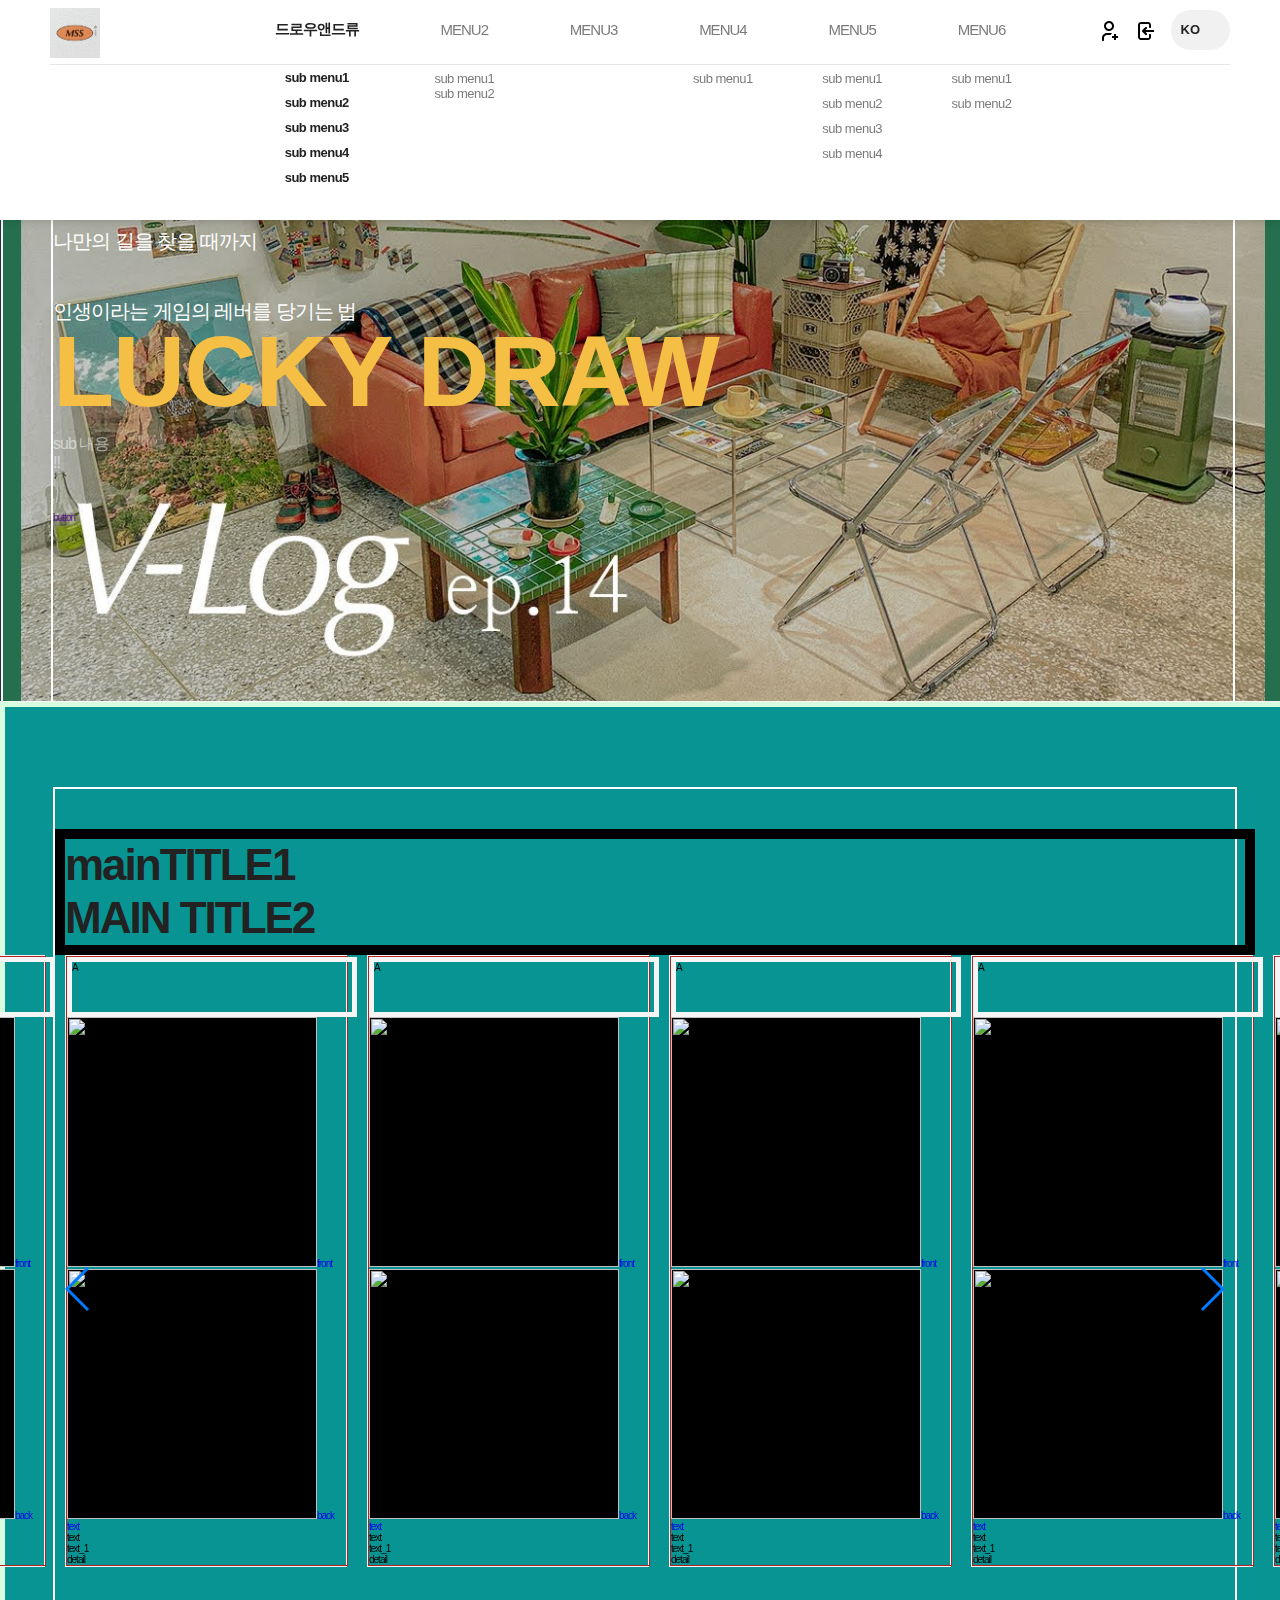
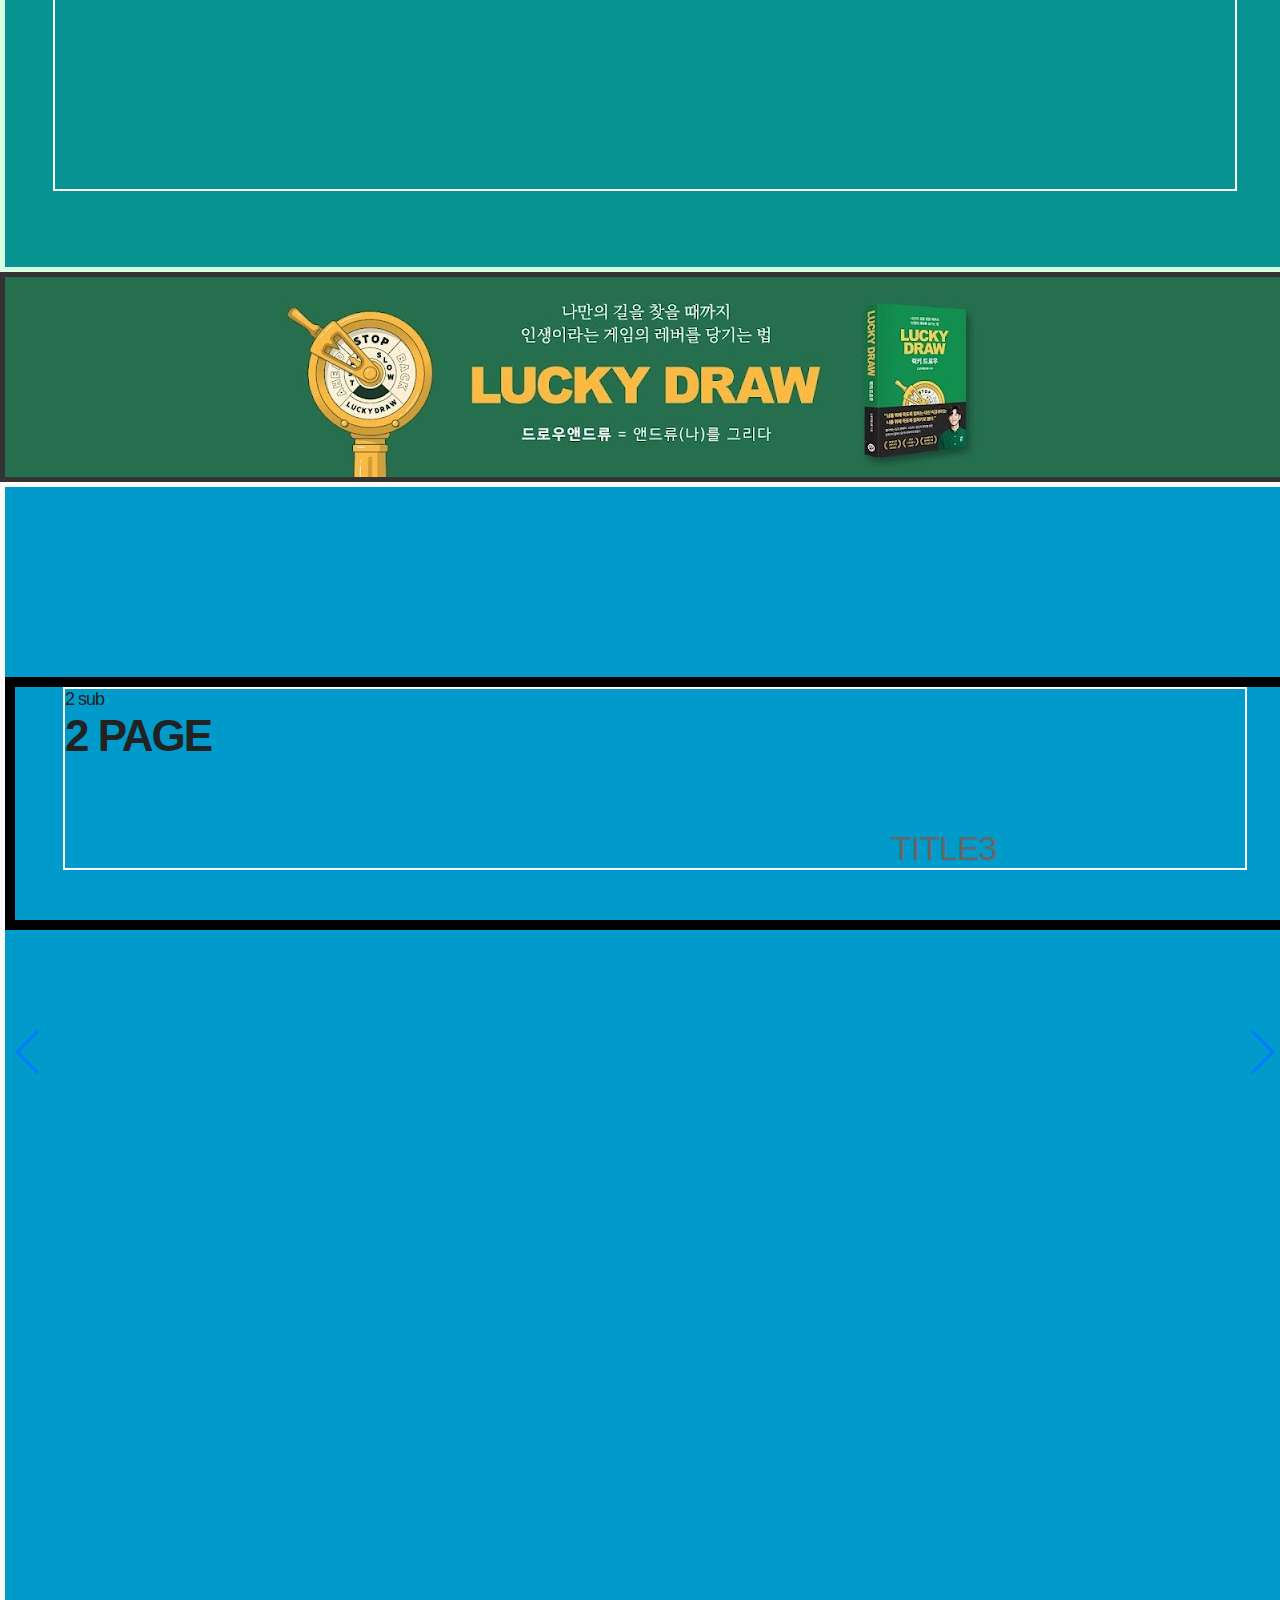
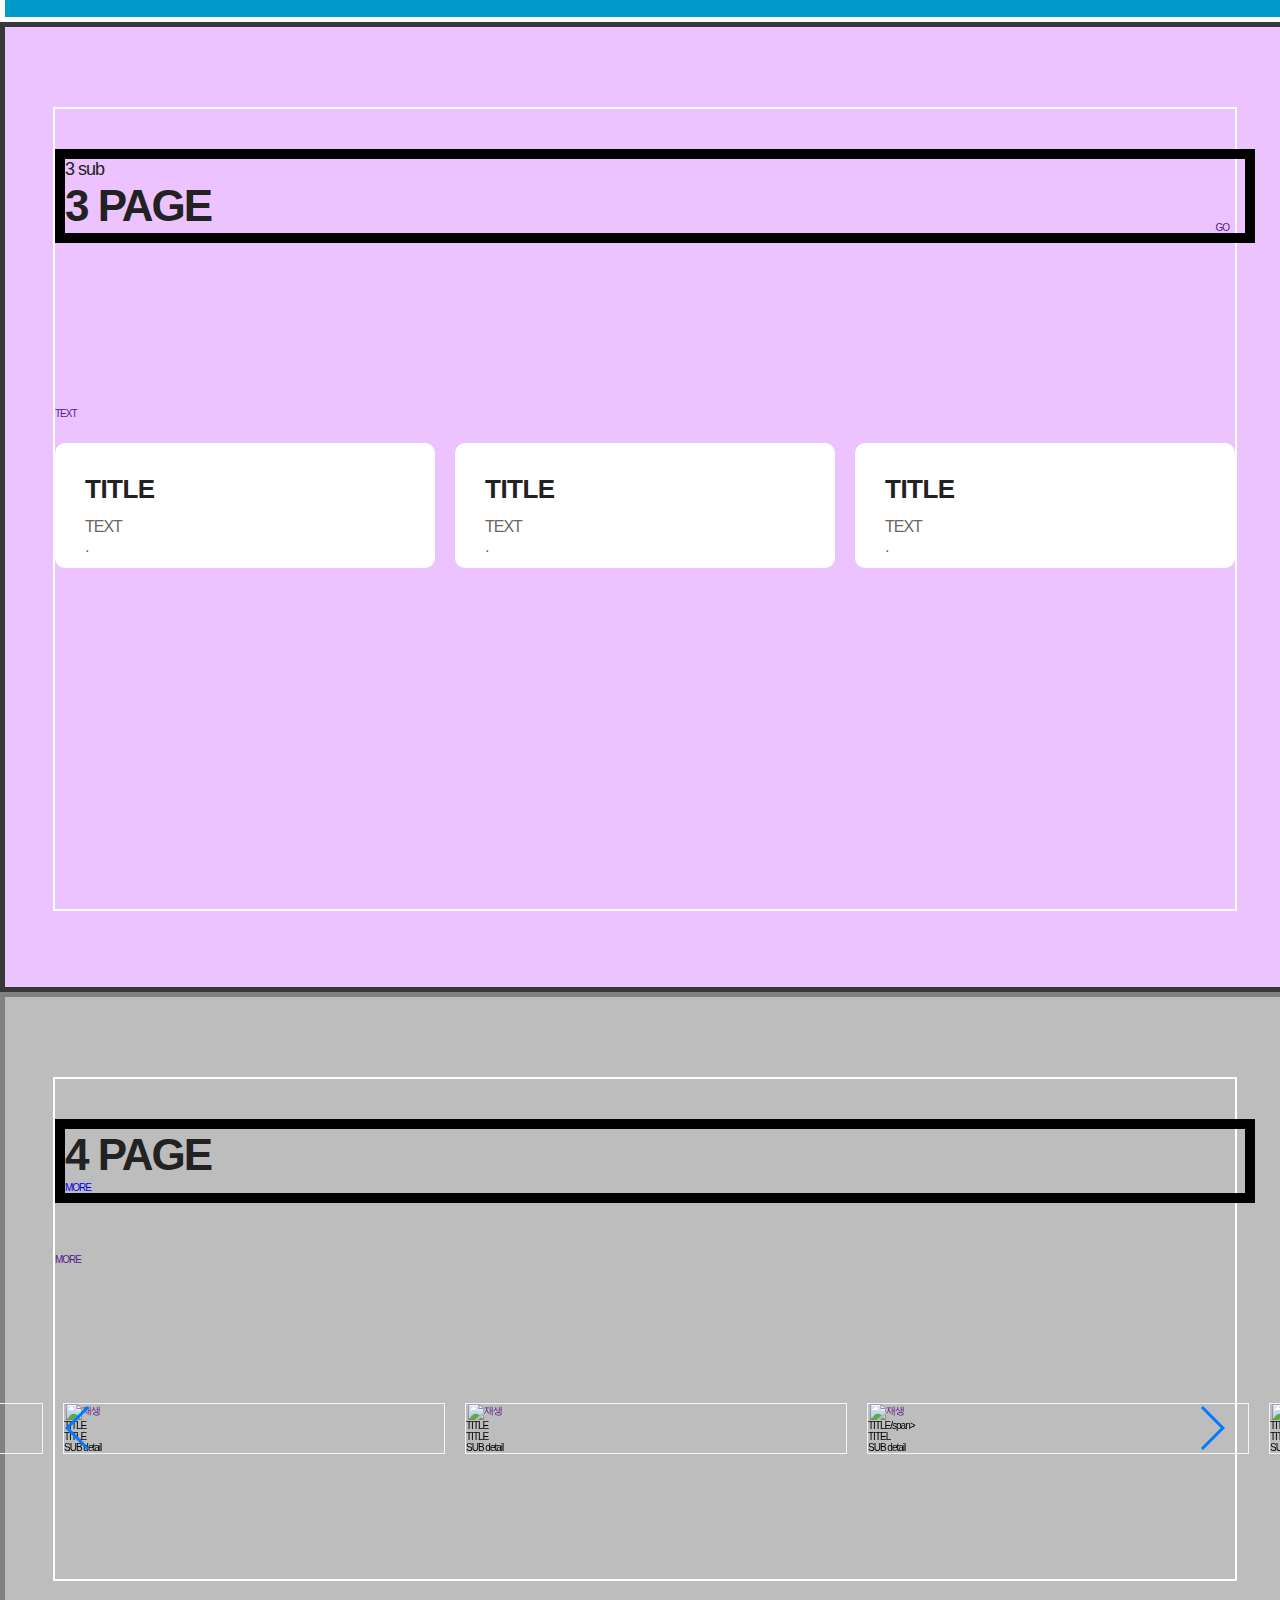
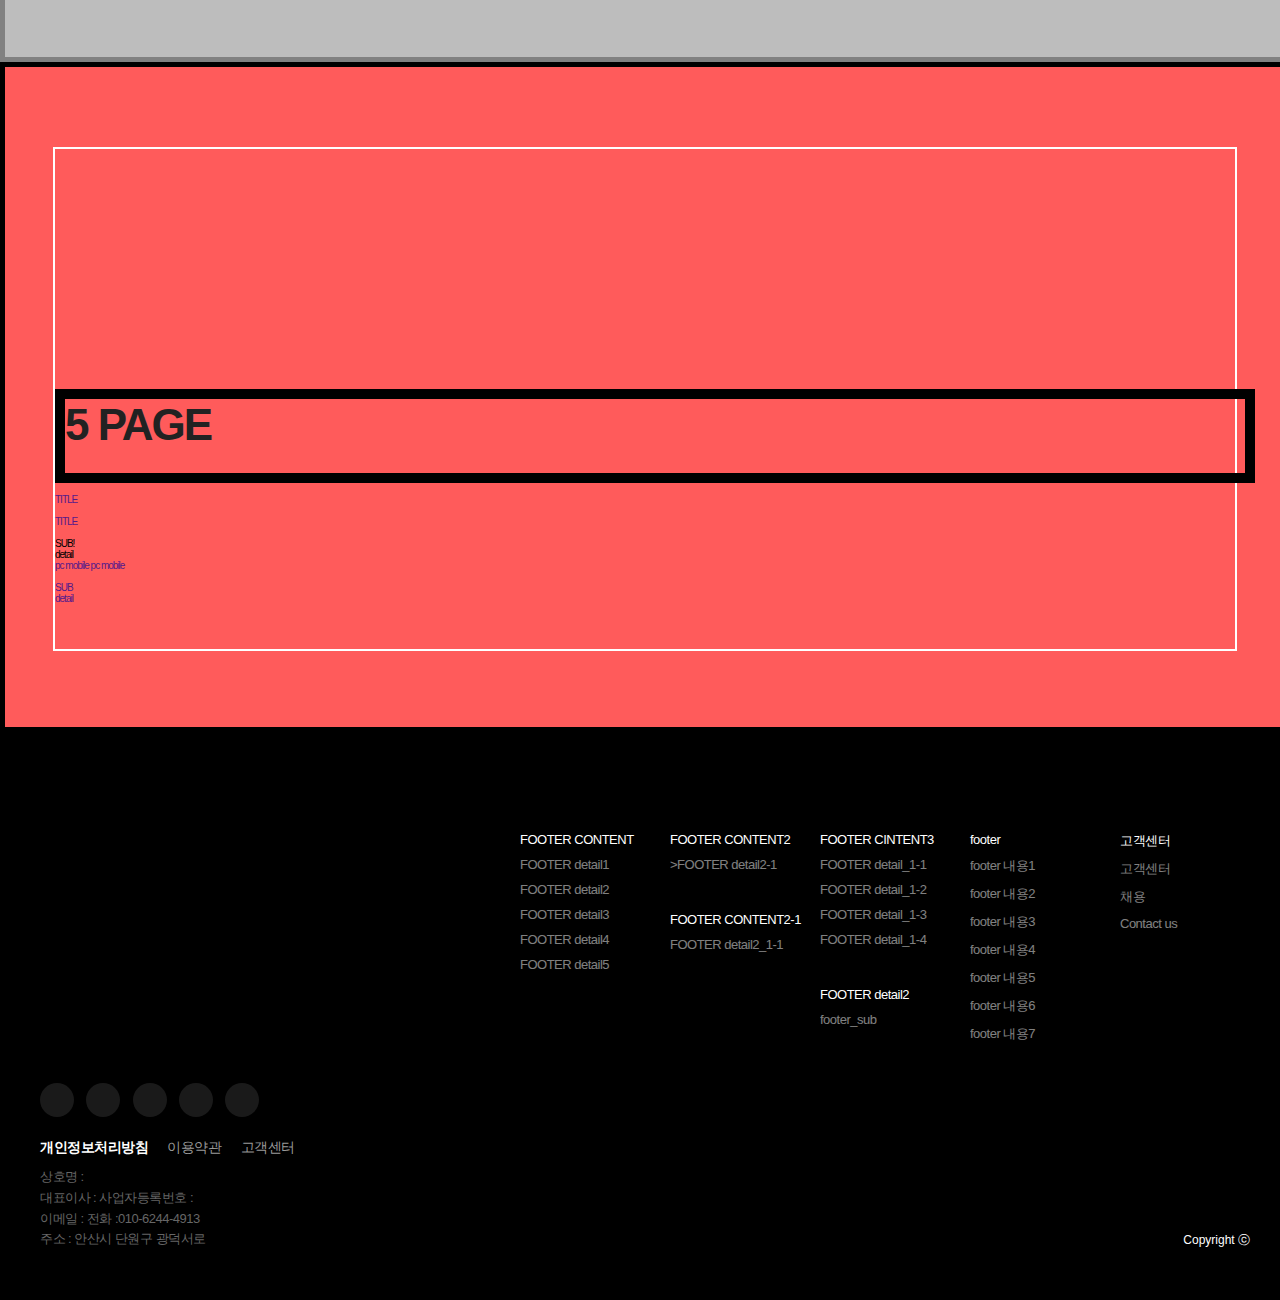
==== commit d52ed121: "0629" ====
--- a/index.html
+++ b/index.html
@@ -119,7 +119,7 @@
 
             <div class="swiper-slide" style="background-color: #256f4e">
                     <div class="visual_box">
-                        <span class="visual_bg pc" style="background-image: url(/images/main/pp.PNG);"></span>
+                        <span class="visual_bg pc" style="background-image: url(/images/main/bg1.jpg);"></span>
                         <img src="" alt="" class="wd_100 mobile"/>
                         <div class="text_table_wrap">
                             <div class="text_table">
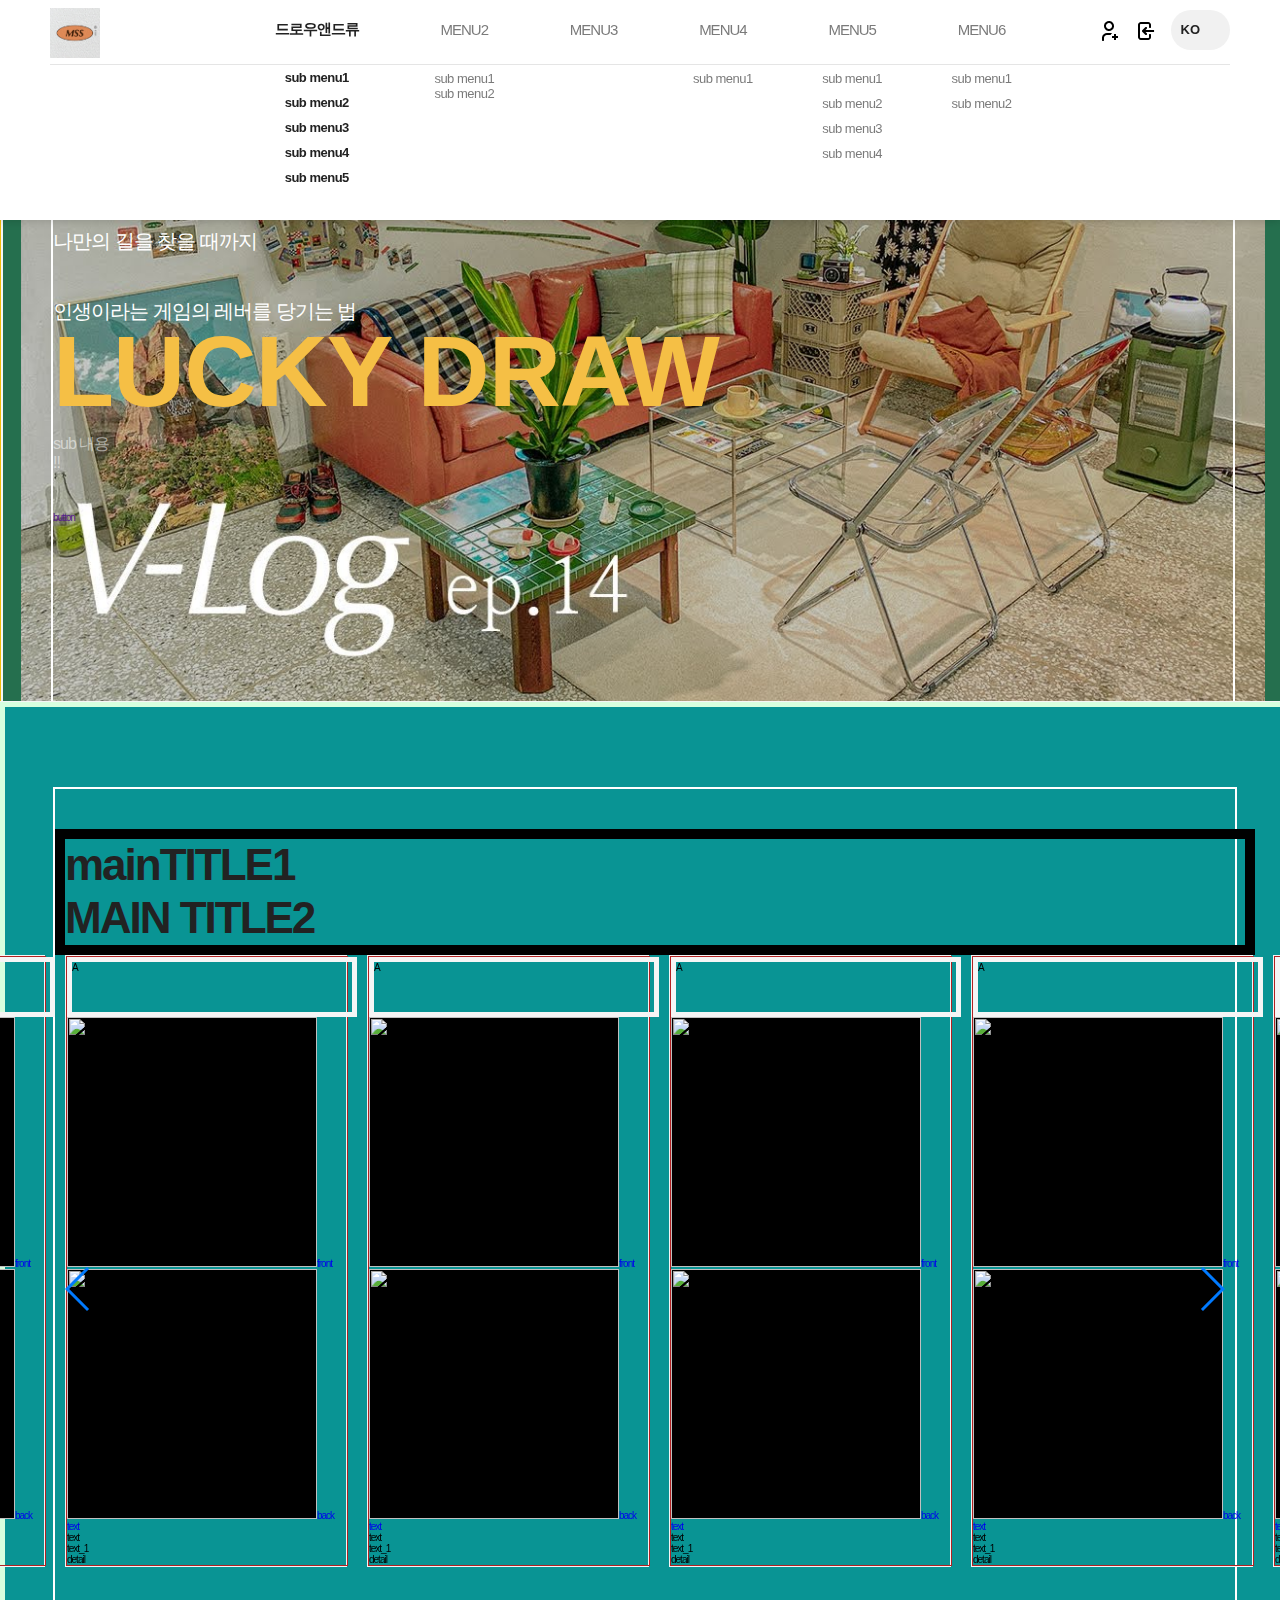
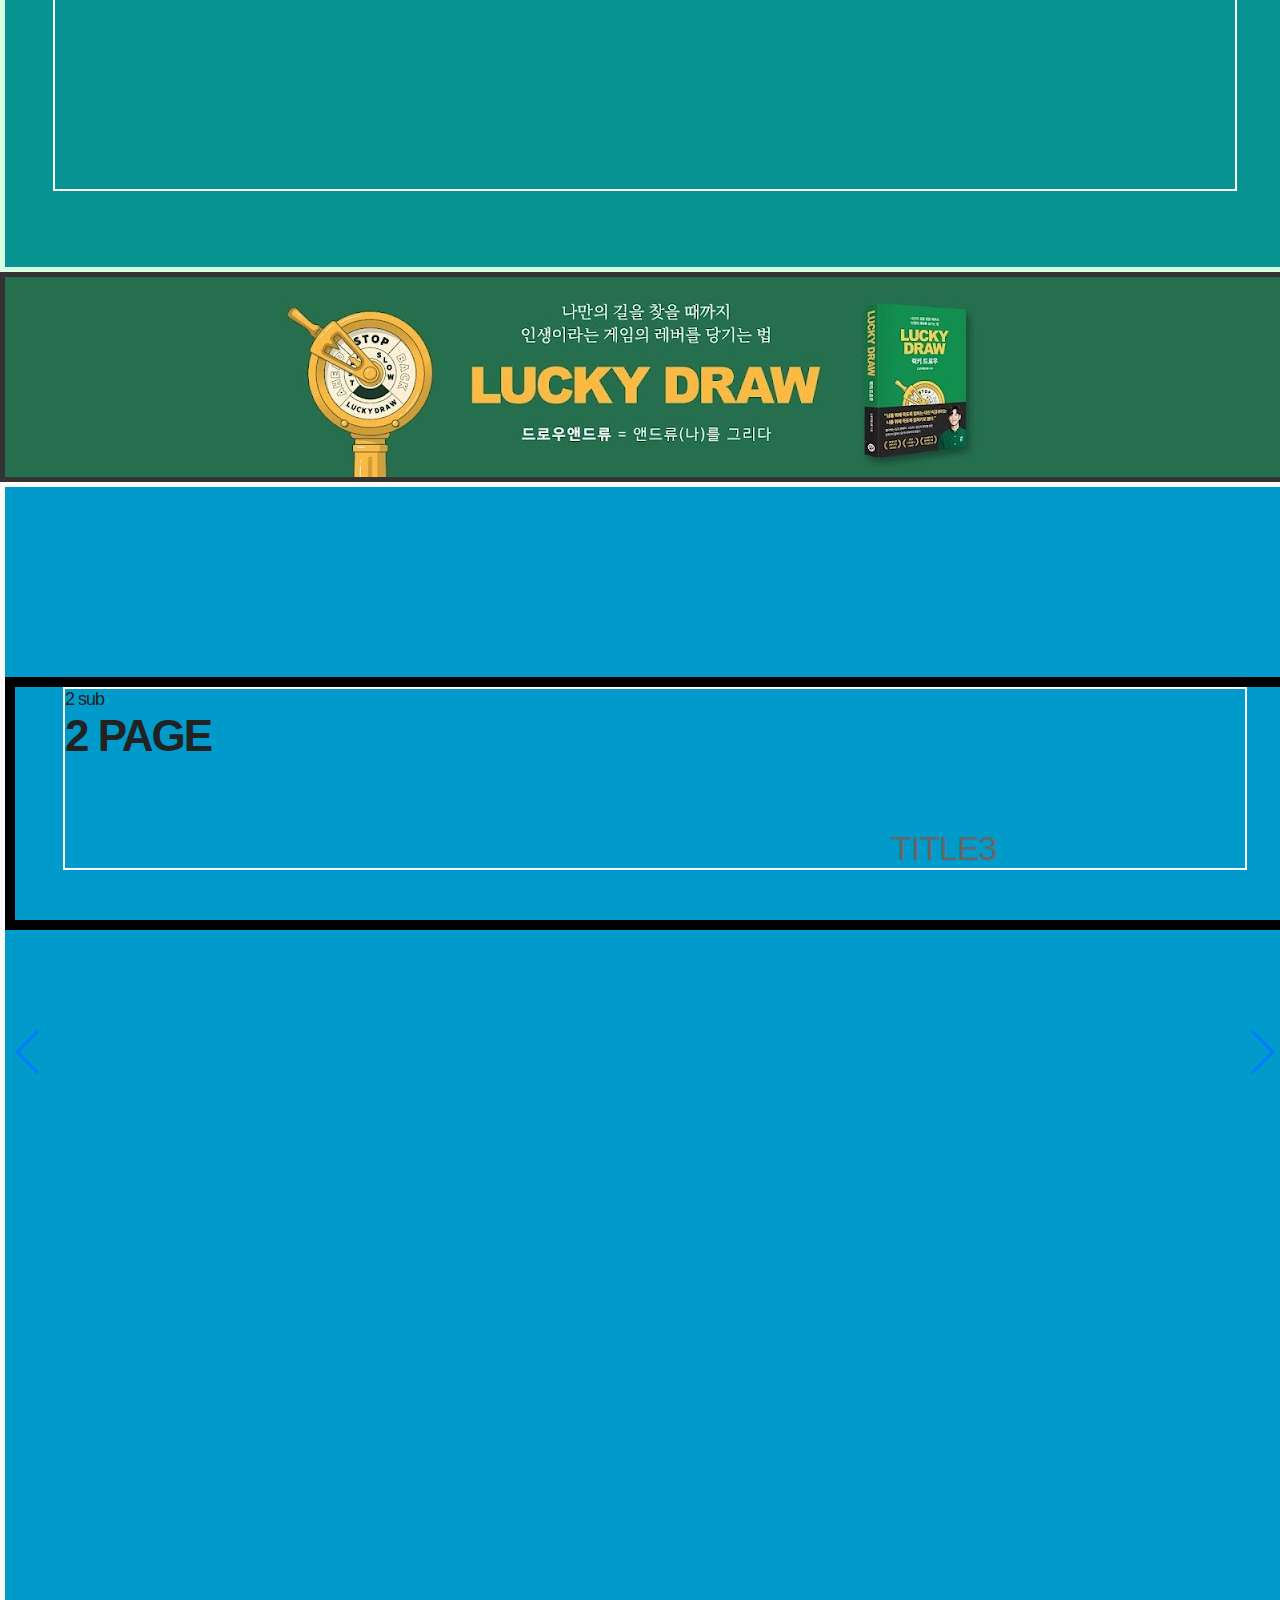
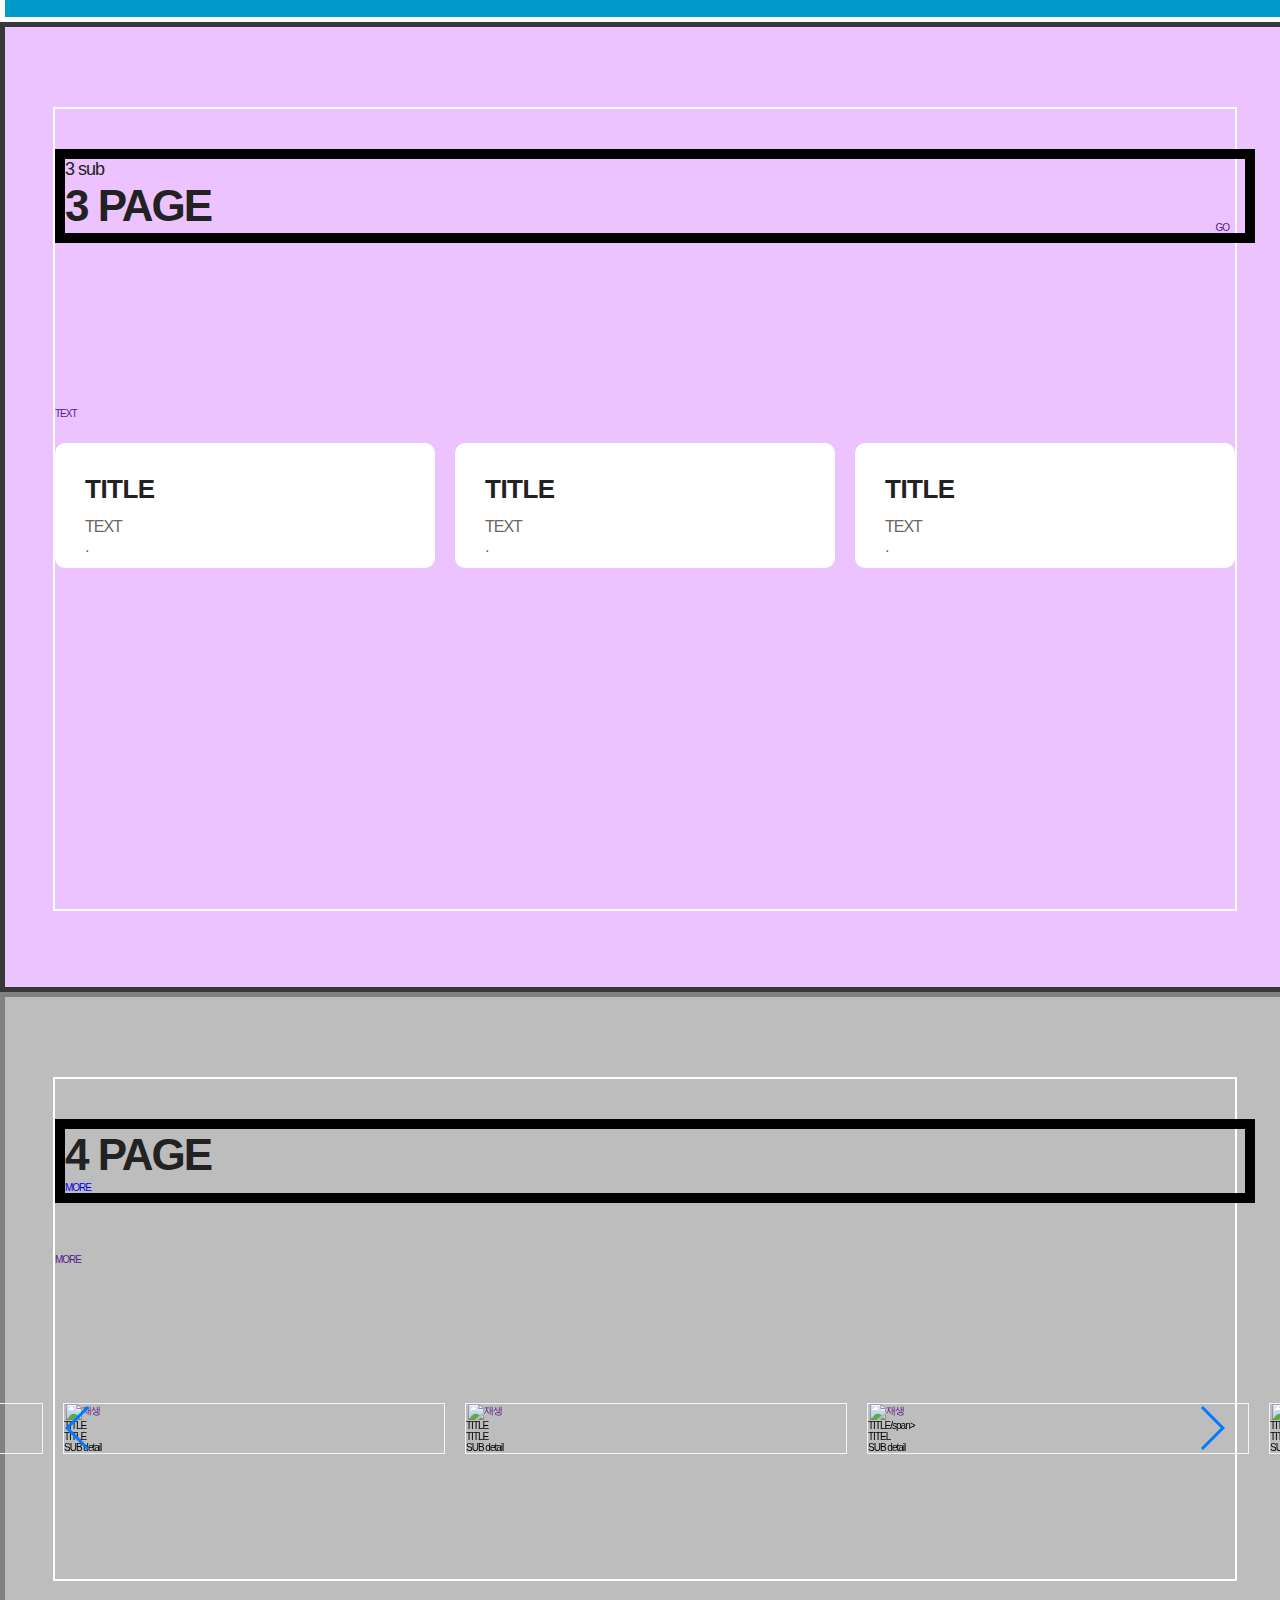
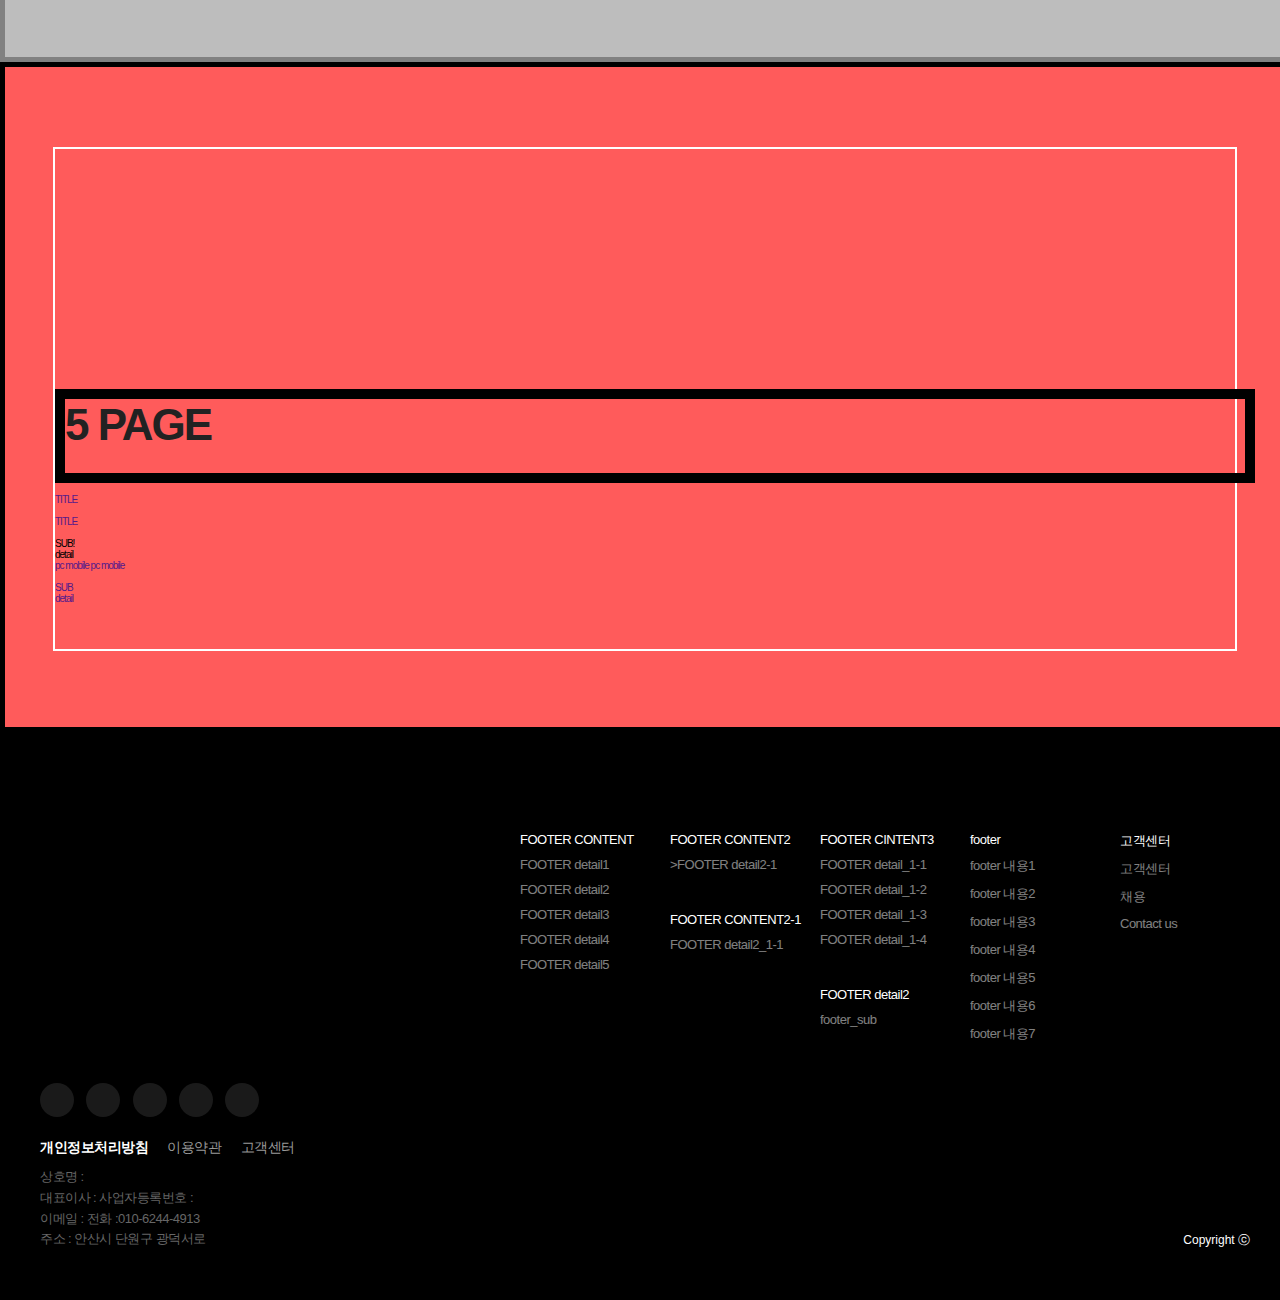
==== commit 65faef70: "0629" ====
--- a/index.html
+++ b/index.html
@@ -173,7 +173,7 @@
                     </div>
                 </div>
 
-                <div class="swiper-slide" style="background-color: #28323e">
+                <div class="swiper-slide" style="background-color: #f1bb07">
                     <div class="visual_box">
                         <span class="visual_bg pc" style="background-image: url(images/main/bg3.jpg);"></span>
                         <img src="" alt="" class="wd_100 mobile"/>
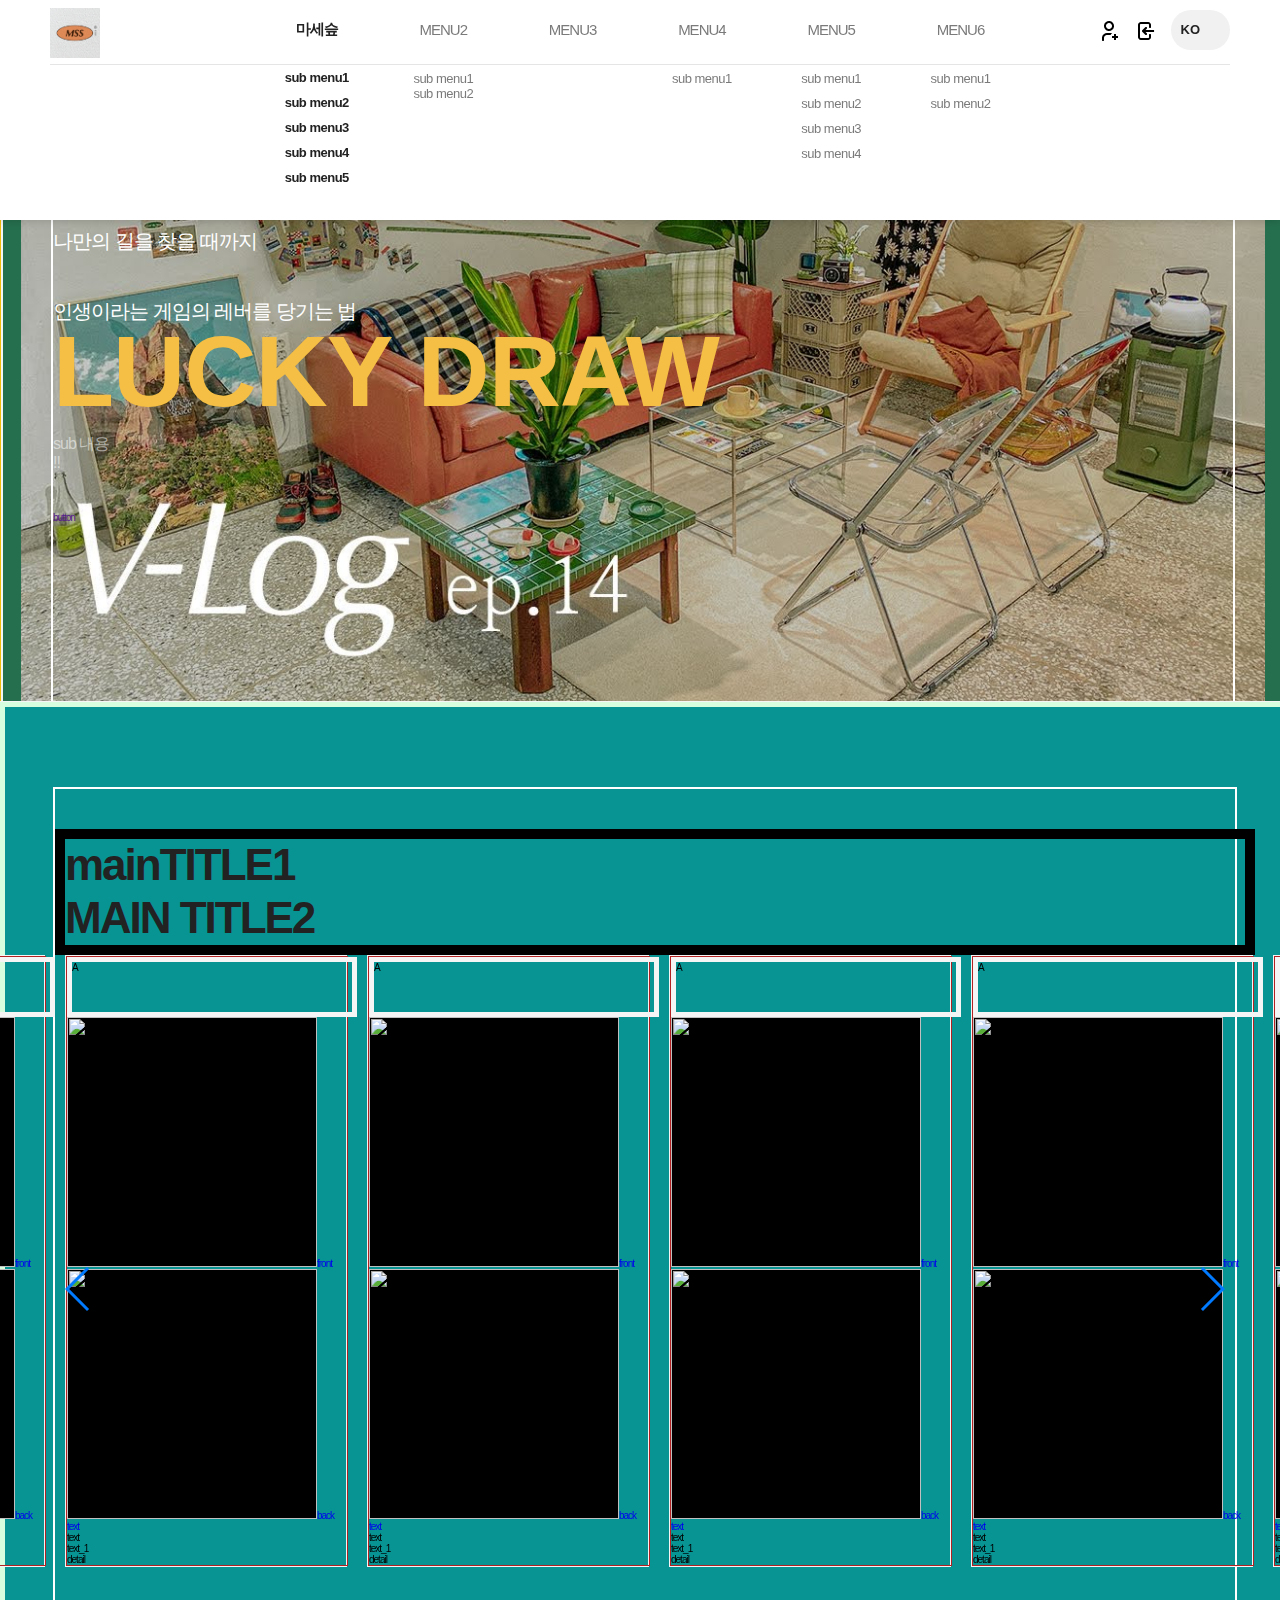
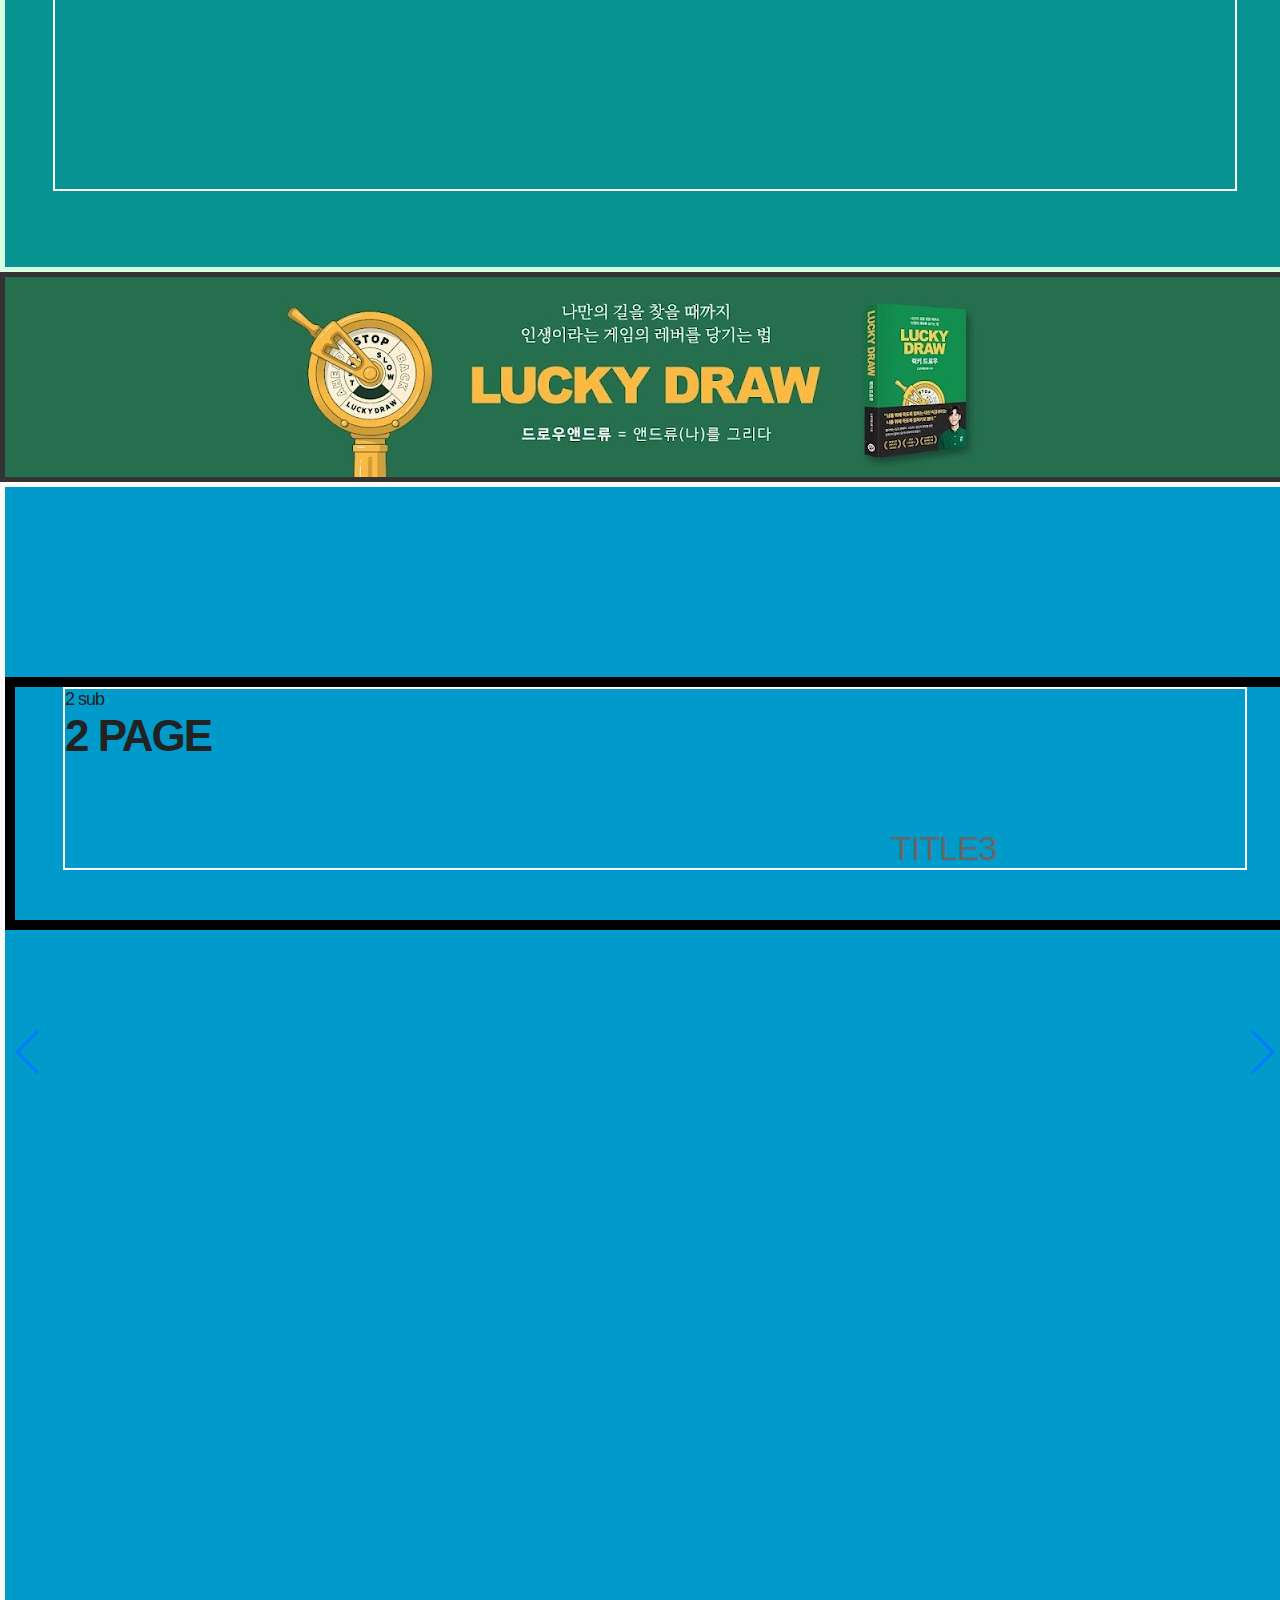
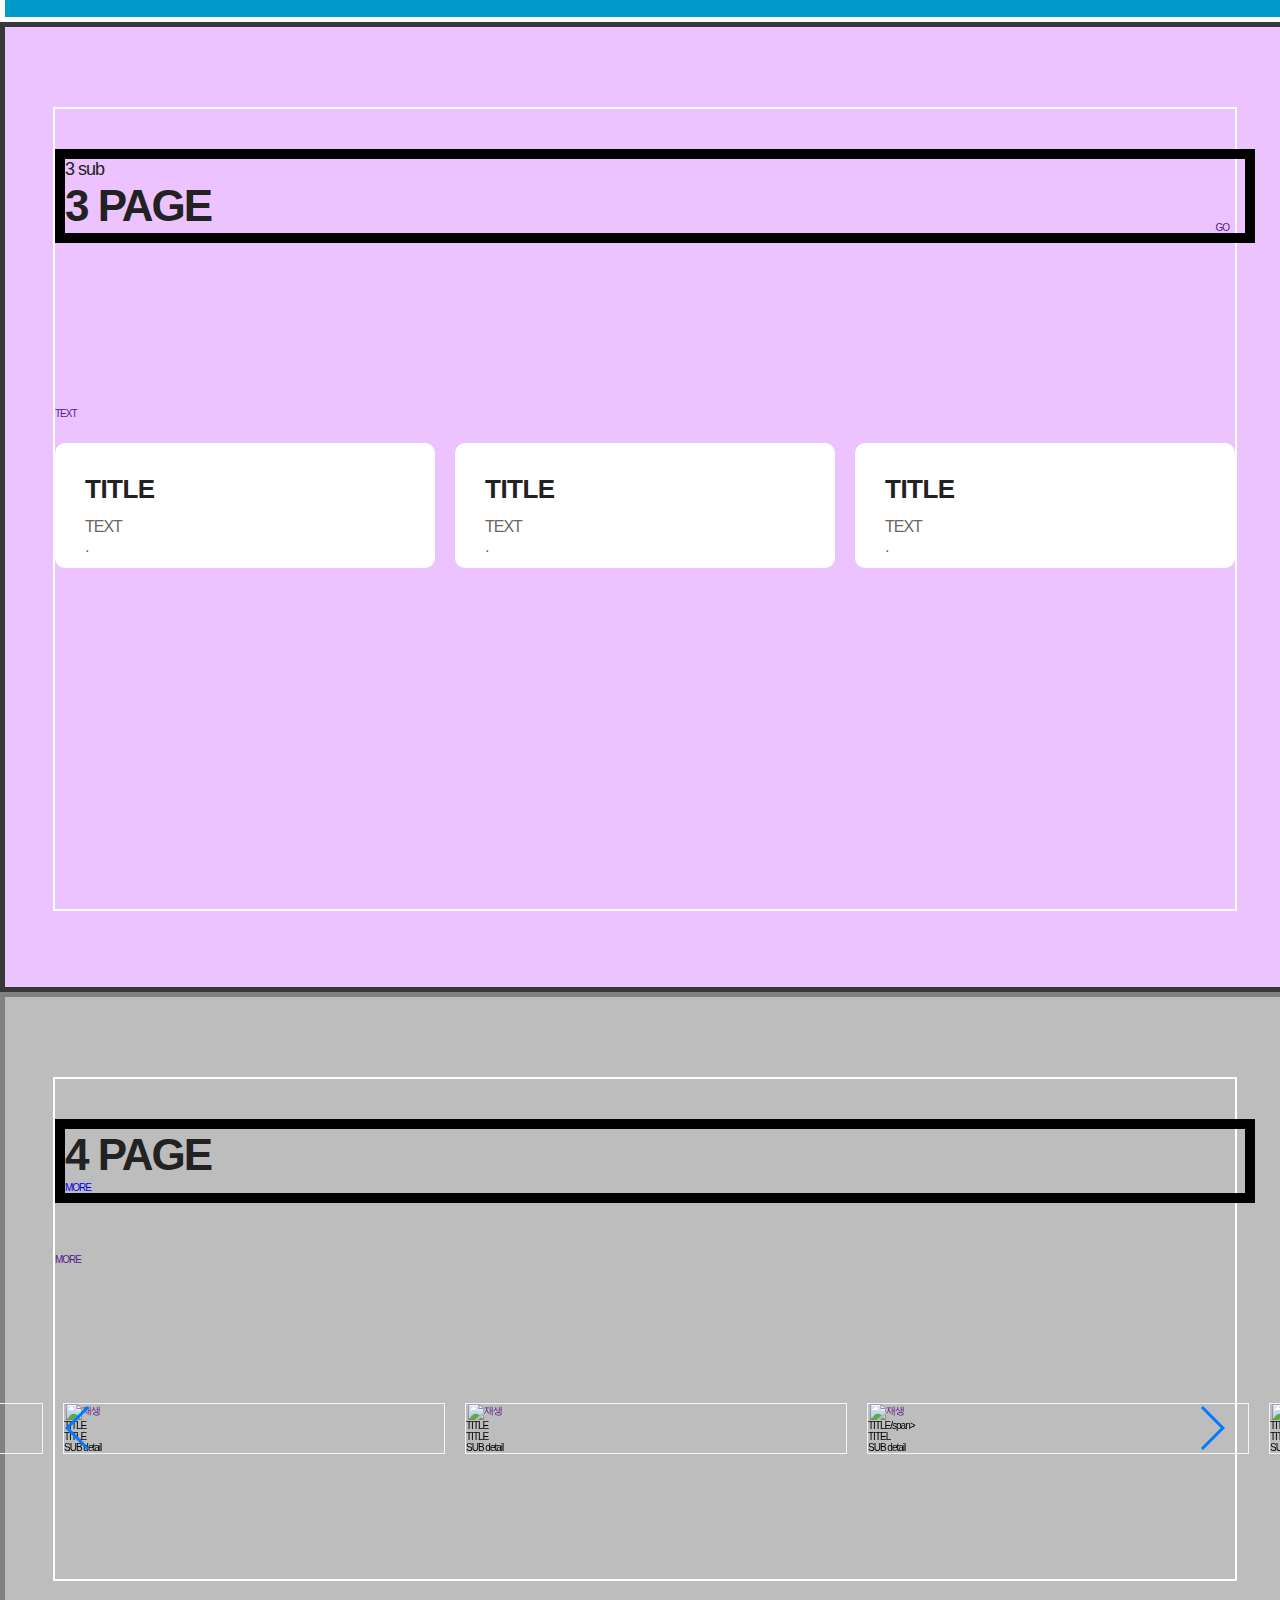
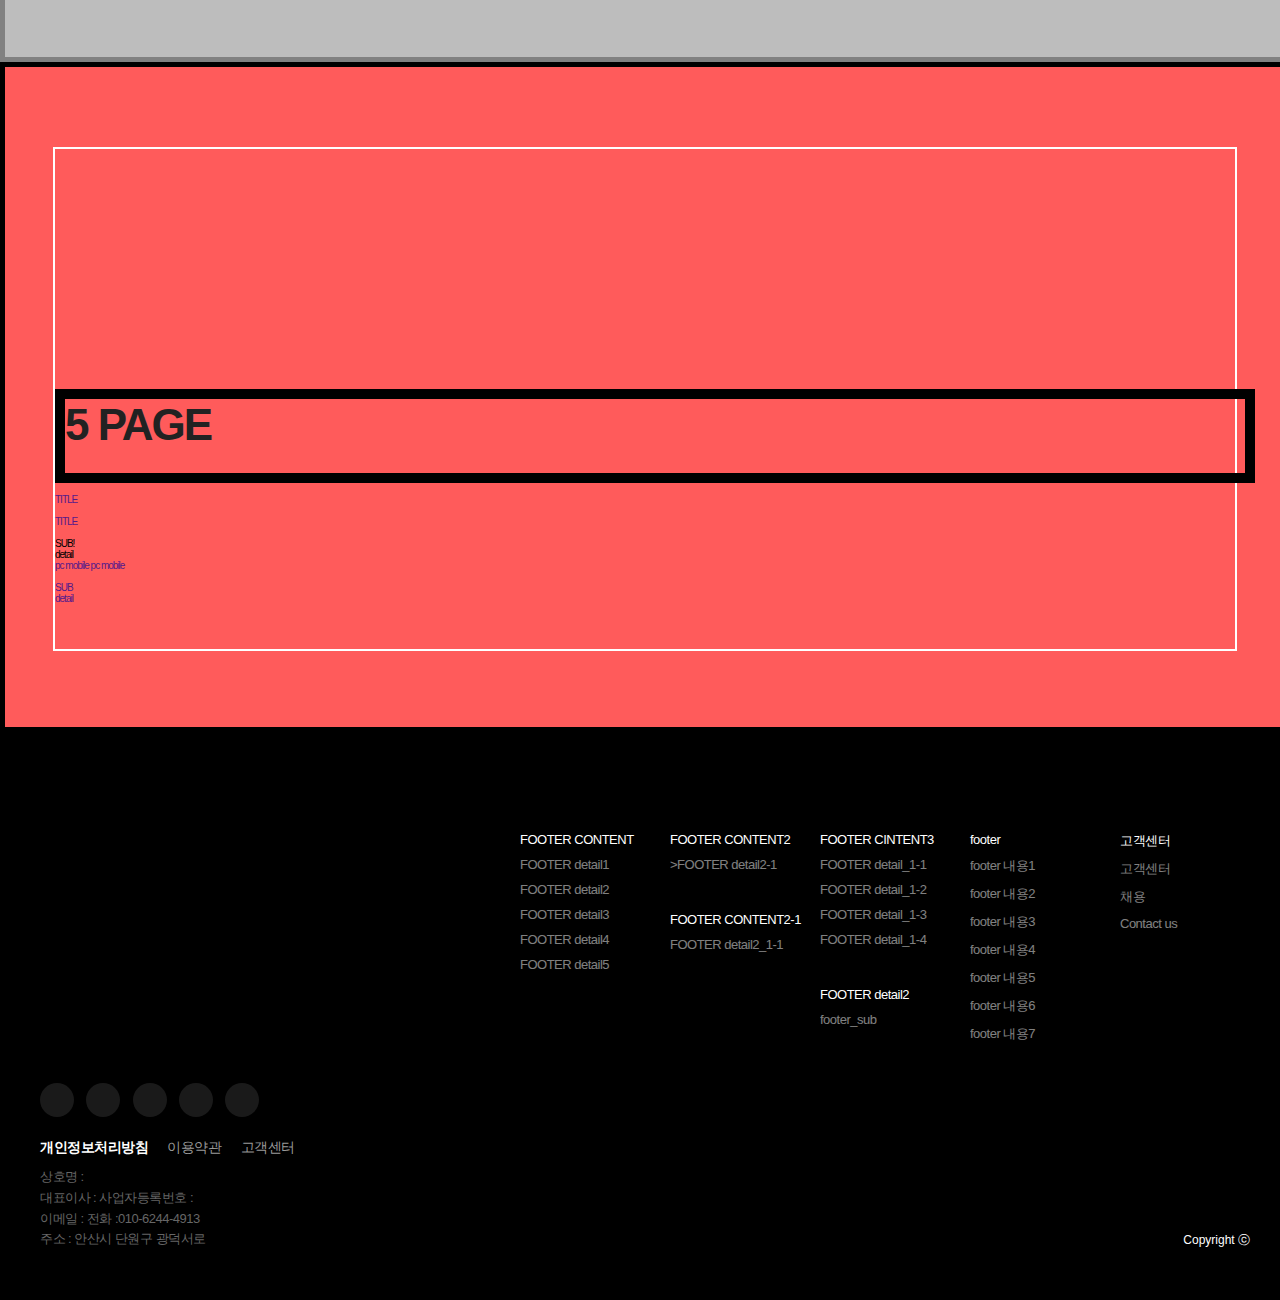
==== commit 7f7d9011: "Update index.html" ====
--- a/index.html
+++ b/index.html
@@ -40,7 +40,7 @@
         </div> -->
         <ul>
             <li class="gnb1 active">
-                <a href=""><span>드로우앤드류</span></a><span class="ic"></span>
+                <a href=""><span>마세슾</span></a><span class="ic"></span>
                 <div class="sub_gnb">
                     <a href="" class="">sub menu1</a>
 
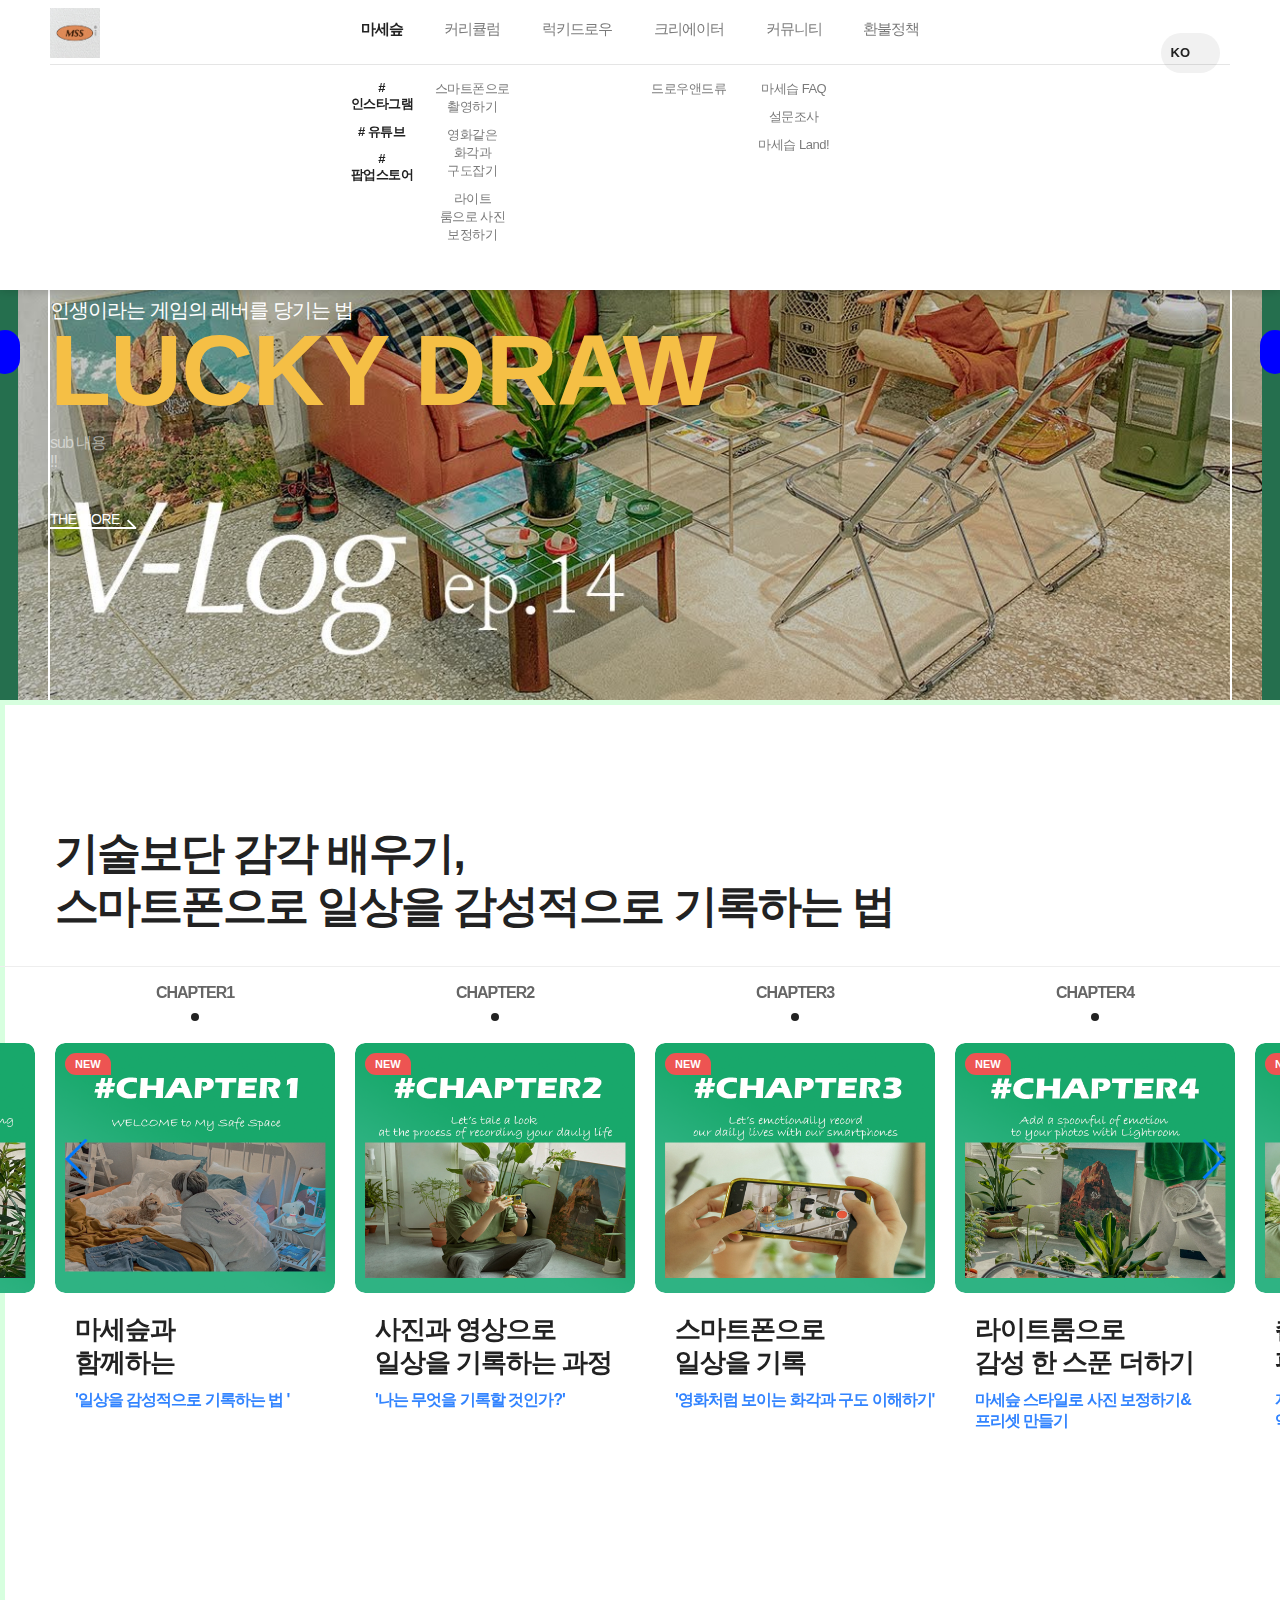
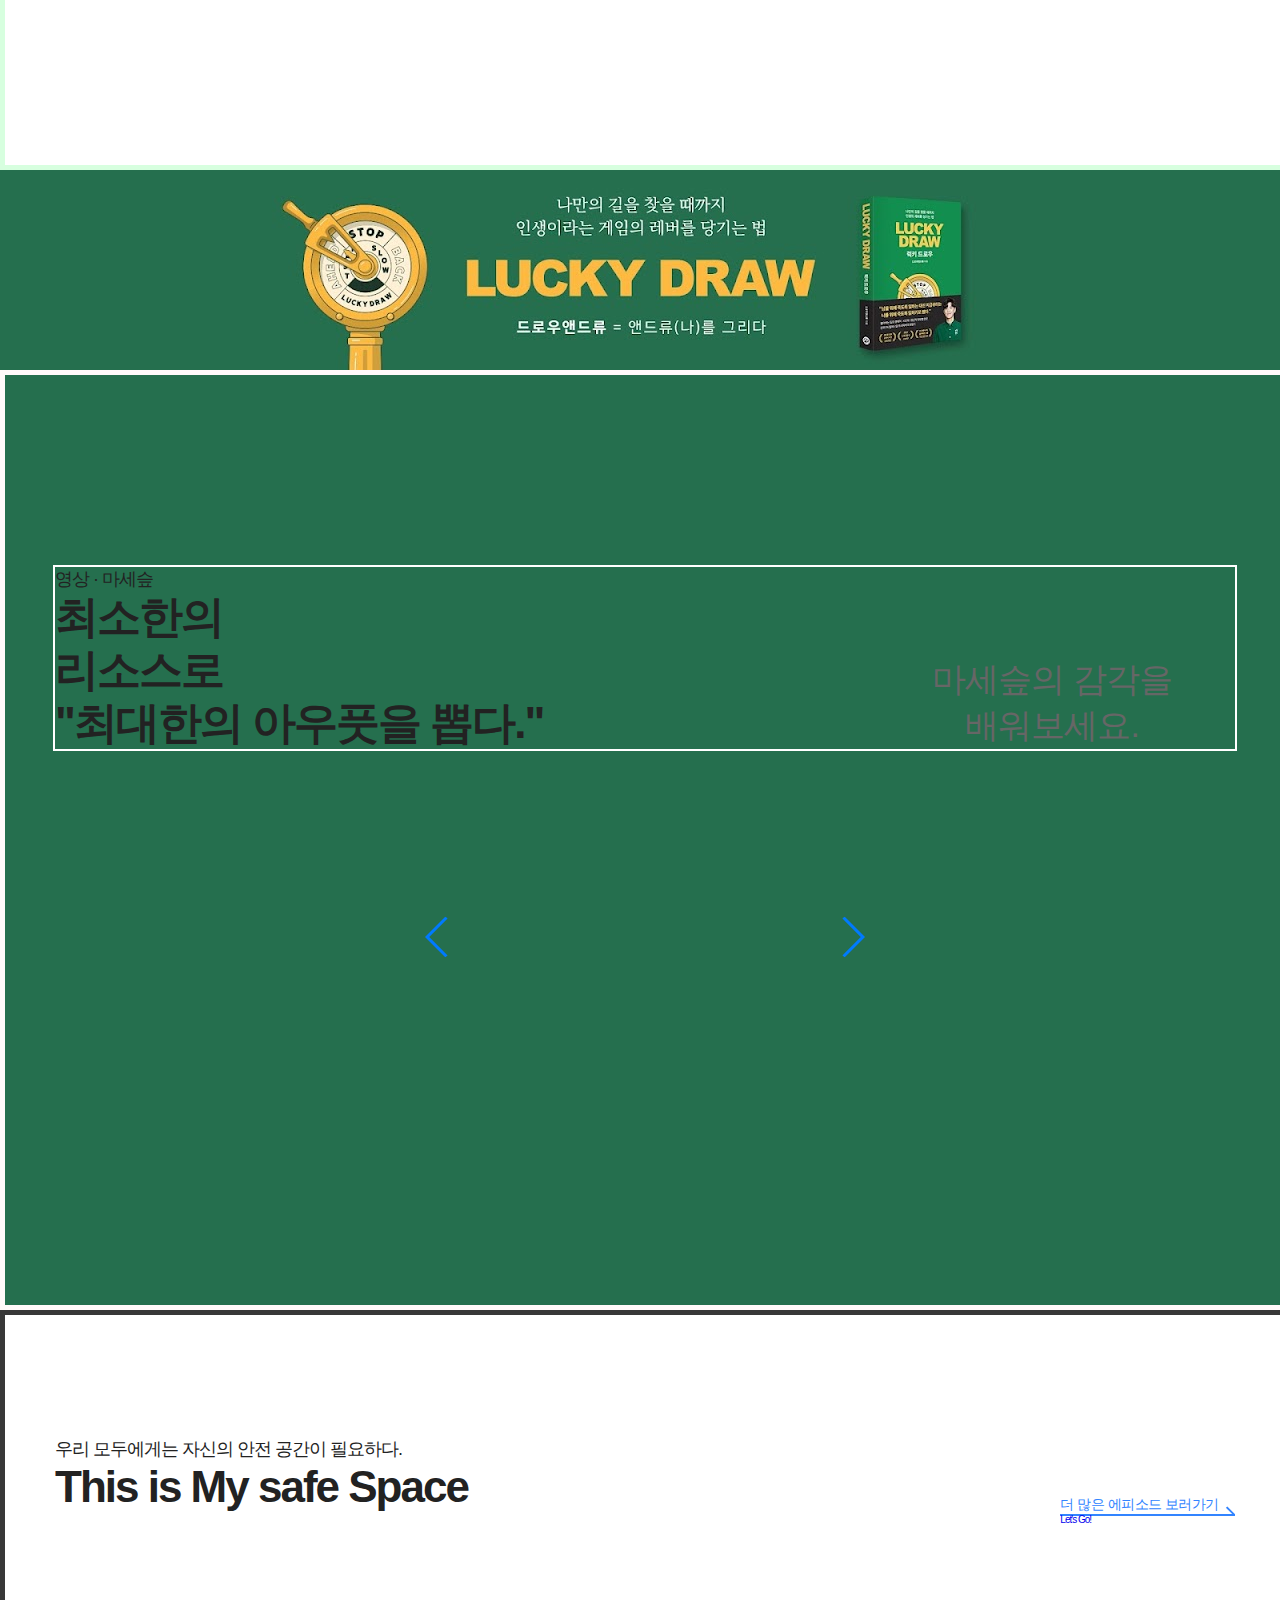
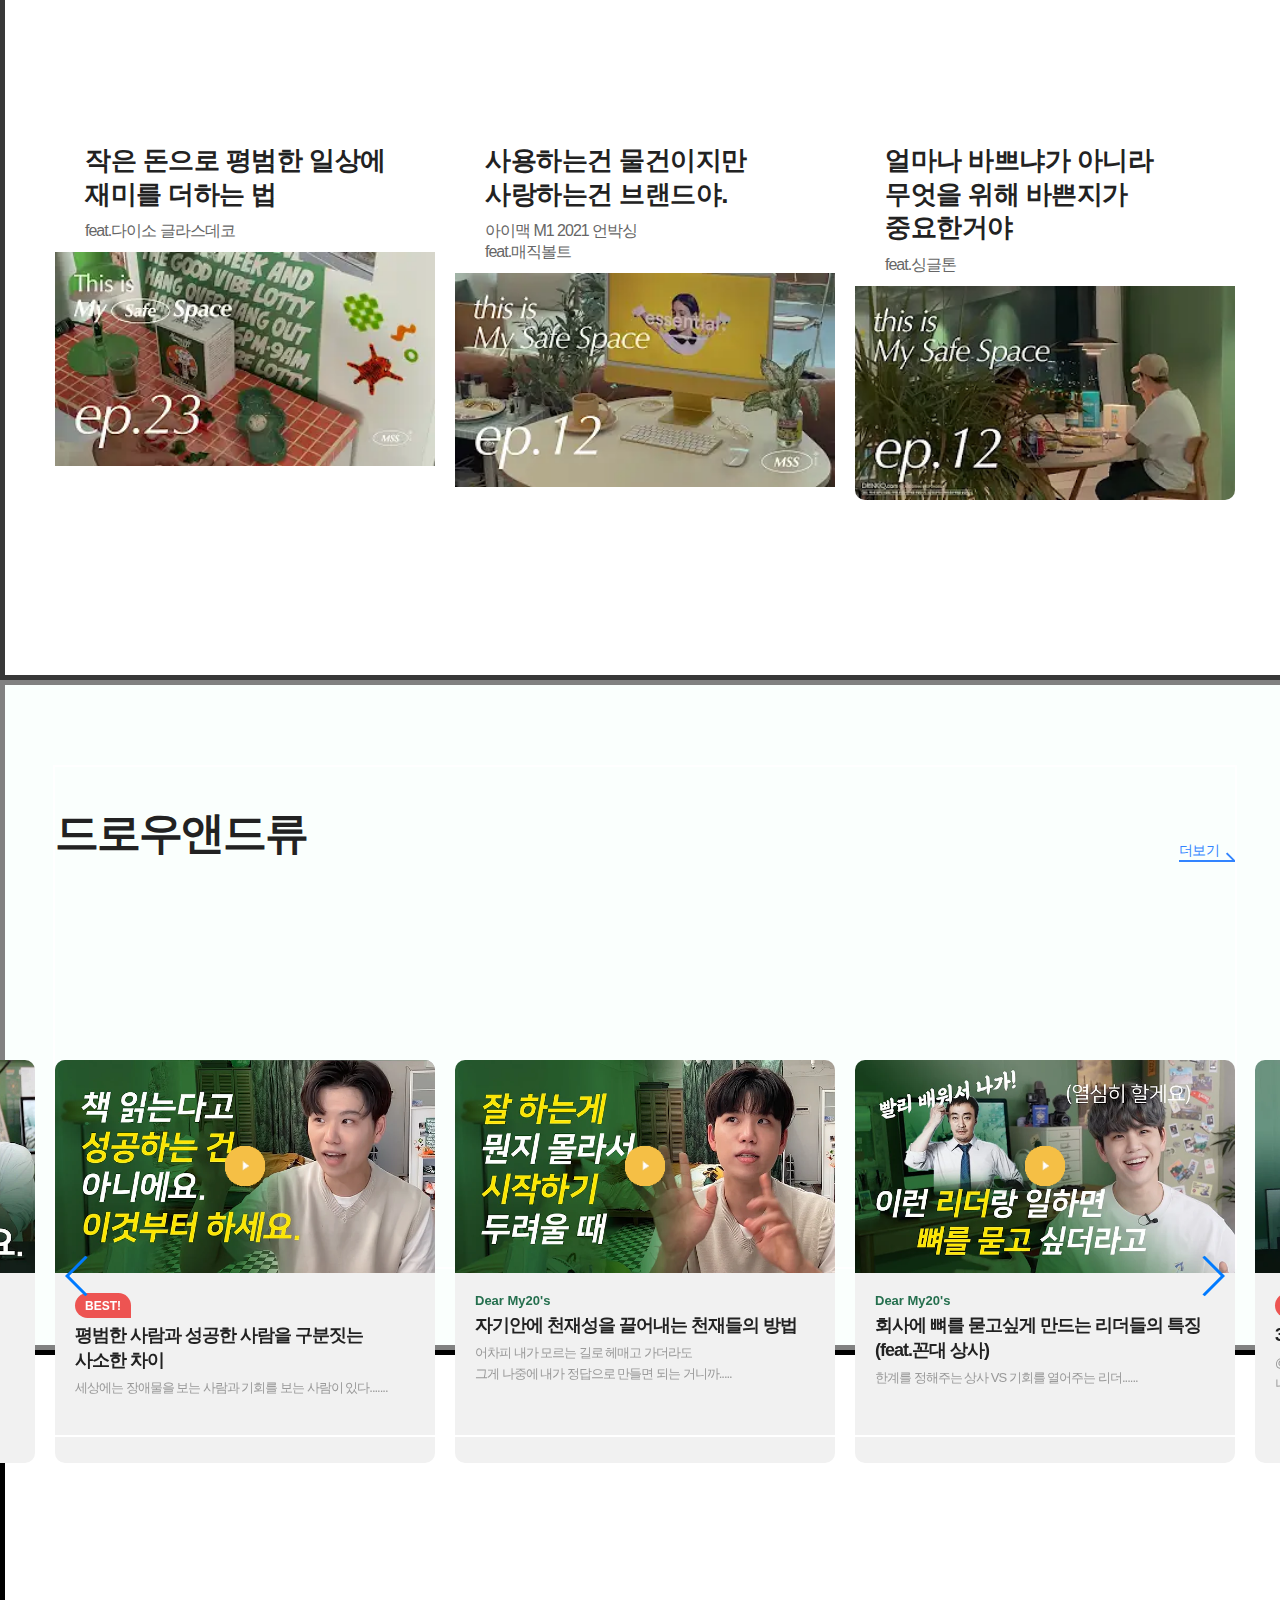
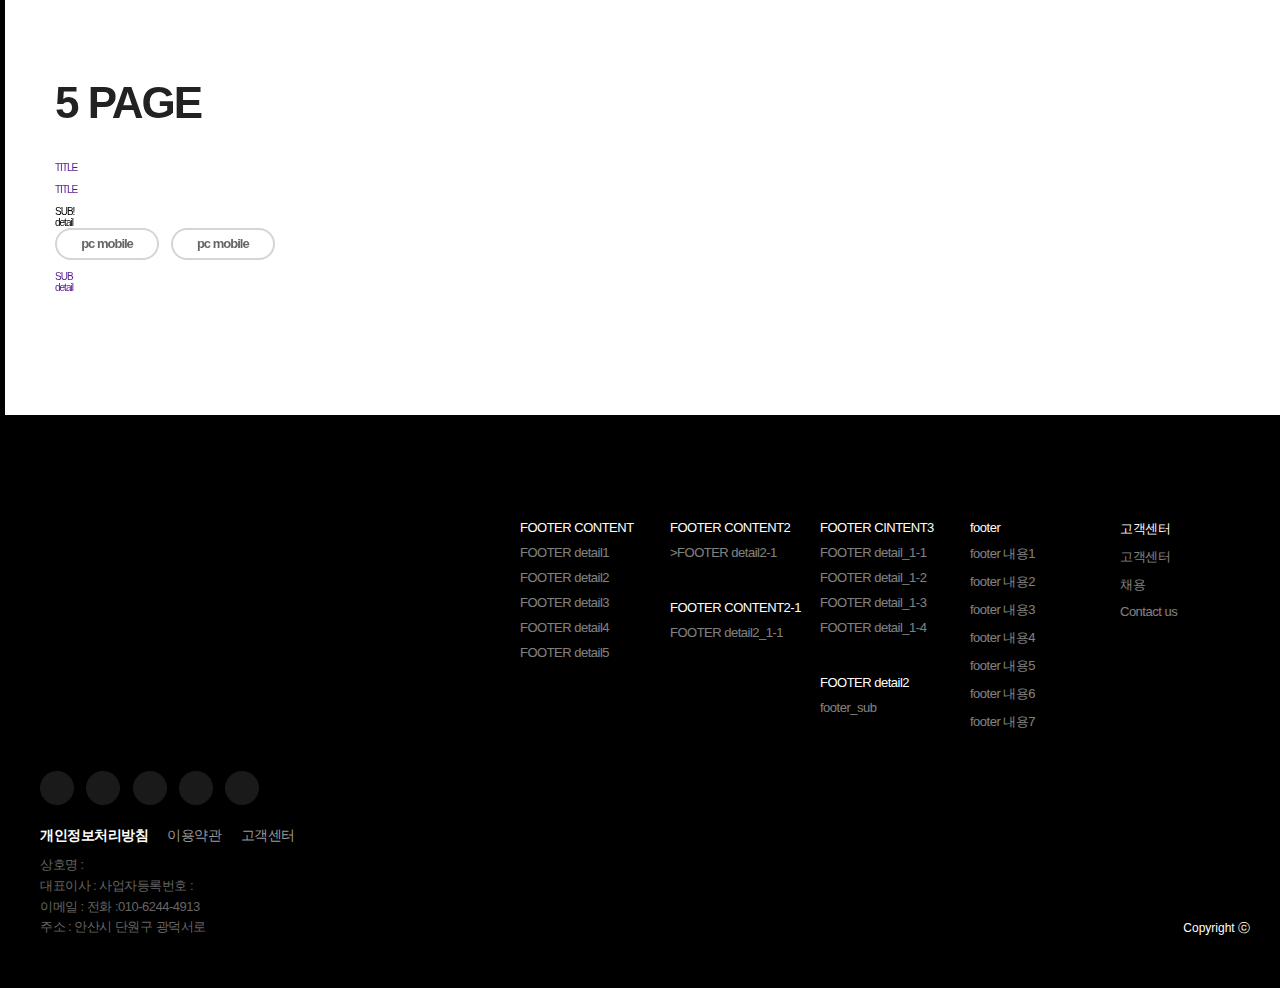
==== commit 6d846d9e: "0705" ====
--- a/index.html
+++ b/index.html
@@ -1,1036 +1,1035 @@
-<!DOCTYPE html>
-<html lang="ko">
-<head>
-    <meta charset="UTF-8">
-    <meta http-equiv="X-UA-Compatible" content="IE=edge">
-    <meta name="viewport" content="width=device-width, initial-scale=1.0">
-    <title>Dolphiners.com</title>
-    <link rel="stylesheet" href="css/reset.css">
-    <link rel="stylesheet" href="css/common.css">
-   
-    <script src="js/jquery-1.11.3.min.js"></script>
-    <script src="js/jquery.easing.1.3.js"></script>
-
-    <!--page css-->
-    <link rel="stylesheet" href="css/main/main.css">
-    <link rel="stylesheet" href="css/main/swiper.min.css">
-    <script src="js/common.js"></script>
-    <script src="js/main/swiper.min.js"></script>
-    
-</head>
-
-<body>
-    <!--2022.06.29-->
-
-<!-- header -->
- <div class="header ">
-    <h1>
-        <a href="index.php">
-            <span class="pc"><img src="images/common/logo.jpg" class="b" alt="산타" /><img src="images/common/logo.jpg" class="w" alt="산타" /></span>
-            <!-- <span class="mobile"><img src="images/common/logo.jpg" class="b" alt="산타" /><img src="images/common/logo.jpg" class="w" alt="산타" /></span> -->
-        </a>
-    </h1>
-
-    <!--메뉴 시작-->
-    <div class="gnb">
-
-        <!-- <div class="mobile_login mobile">
-            <a href="">로그인</a><a href="">회원가입</a>
-            <p>지금 회원가입 하세요.!</p>
-        </div> -->
-        <ul>
-            <li class="gnb1 active">
-                <a href=""><span>마세슾</span></a><span class="ic"></span>
-                <div class="sub_gnb">
-                    <a href="" class="">sub menu1</a>
-
-                    <a href="" class="">sub menu2</a>
-                    <a href="" class="">sub menu3</a>
-                    <a href="" class="">sub menu4</a>
-                    <a href="" class="">sub menu5</a>
-
-                    <!-- <a href="#">단과</a> -->
-                </div>
-            </li>
-            <li class="gnb2 ">
-                <a href=""><span>MENU2</span></a><span class="ic"></span>
-                <div class="sub_gnb">
-                    <a href="" class="">sub menu1 <br class="pc"/>sub menu2</a>
-                    <!-- <a Onclick="alert('5월 31일 공개 됩니다')">산타 서포터즈</a> -->
-                </div>
-            </li>
-            <li class="gnb3">
-                <a href="" target="_blank"><span>MENU3</span></a>
-            </li>
-            <li class="gnb4">
-                <a href="" target="_blank"><span>MENU4</span></a><span class="ic"></span>
-                <div class="sub_gnb">
-                    <a href="" target="_blank">sub menu1</a>
-                    <!-- <a href="#">sub menu2</a> -->
-                </div>
-            </li>
-            <li class="gnb5">
-                <a href=""><span>MENU5</span></a><span class="ic"></span>
-                <div class="sub_gnb">
-                    <a href="" target="_blank">sub menu1</a>
-                    <a href="" target="_blank">sub menu2</a>
-                    <a href="" target="_blank">sub menu3</a>
-                    <a href="" target="_blank">sub menu4</a>
-                </div>
-            </li>
-            <li class="gnb6">
-                <a href="" target="_blank"><span>MENU6</span></a><span class="ic"></span>
-                <div class="sub_gnb">
-                    <a href="">sub menu1</a>
-                    <a href="" target="_blank">sub menu2</a>
-                </div>
-            </li>
-           
-        <a href="" class="btn_join" title="회원가입"></a><a href="" class="btn_login" title="로그인"></a>
-        <div class="btn_lang_box">
-            <a id="btn_lang" class="btn_lang"><span>KO</span></a>
-            <div class="btn_lang_con">
-                <a href="" target="_blank" class="lang_txt"><span>TW</span></a>
-                <a href="" target="_blank" class="lang_txt"><span>JP</span></a>
-                <a href="" target="_blank" class="lang_txt"><span>TH</span></a>
-                <a href="" target="_blank" class="lang_txt"><span>VI</span></a> 
-            </div>
-        </div>
-
-        <!-- <div class="download_box mobile">
-            <p>모바일 앱 다운로드</p>
-            <a href="" target="_blank" class="btn_normal btn_app btn_trans"><img src="" alt="" class="pc" /><img src="" class="mobile" alt="" /></a>
-            <a href="" target="_blank" class="btn_normal btn_google btn_trans"><img src="" alt="" class="pc" /><img src="" alt="" class="mobile" /></a>
-        </div> -->
-    </div>
-
-    <a id="btn_menu" class="btn_menu"></a>
-</div>
-<!-- //header -->
-
-
-<!--contents-->
-<div id="main_contents">
-
-    <!-- top_visual -->
-    <div id="top_visual" class="top_visual">
-        <div class="swiper mySwiper top_slider">
-            <div class="swiper-wrapper">
-
-            <div class="swiper-slide" style="background-color: #256f4e">
-                    <div class="visual_box">
-                        <span class="visual_bg pc" style="background-image: url(/images/main/bg1.jpg);"></span>
-                        <img src="" alt="" class="wd_100 mobile"/>
-                        <div class="text_table_wrap">
-                            <div class="text_table">
-                                <div class="cell left">
-                                <div class="contains">
-                                        <!-- <p class="txt"></p> -->
-                                        <p class="tit">
-                                            <span>나만의 길을 찾을 때까지<br/>
-                                                인생이라는 게임의 레버를 당기는 법<br/></span>
-                                            <b>LUCKY DRAW</b>
-                                        </p>
-                                        <p class="desc">sub 내용 <br class="mobile"/>!!</p>
-                                        <div class="btn_box" >
-                                            <a href="" class="btn_arrow w btn">
-                                                <span class="t">button</span>
-                                                <span class="ic"></span>
-                                            </a>
-                                        </div>
-                                    </div>
-                                </div>
-                            </div>
-                        </div>
-                    </div>
-                </div>
-
-                <div class="swiper-slide" style="background-color: #012348">
-                    <div class="visual_box">
-                        <span class="visual_bg pc" style="background-image: url(/images/main/bg2.jpg);"></span>
-                        <img src="/images/main/bg.jpg" alt="" class="wd_100 mobile"/>
-                        <div class="text_table_wrap">
-                            <div class="text_table">
-                                <div class="cell left">
-                                <div class="contains">
-                                        <!-- <p class="txt"></p> -->
-                                        <p class="tit">
-                                            <span>MAIN <br/>
-                                                제목2<br/></span>
-                                            <b>detail 내용2 </b>
-                                        </p>
-                                        <!-- <p class="desc"> <br class="mobile"/></p> -->
-                                        <div class="btn_box" >
-                                            <a href="" class="btn_arrow w btn">
-                                                <span class="t">button</span>
-                                                <span class="ic"></span>
-                                            </a>
-                                        </div>
-                                    </div>
-                                </div>
-                            </div>
-                        </div>
-                    </div>
-                </div>
-
-                <div class="swiper-slide" style="background-color: #f1bb07">
-                    <div class="visual_box">
-                        <span class="visual_bg pc" style="background-image: url(images/main/bg3.jpg);"></span>
-                        <img src="" alt="" class="wd_100 mobile"/>
-                        <div class="text_table_wrap">
-                            <div class="text_table">
-                                <div class="cell left">
-                                    <div class="contains">
-                                        <p class="txt">TITLE</p>
-                                            <p class="tit">
-                                                <span>MAIN <br/>
-                                                    제목3<br/></span>
-                                                <b>detail 내용3 </b>
-                                            </p>
-                                        </p>
-                                         <p class="desc">sub 내용 <br class="mobile"/>!!</p>
-                                        <div class="btn_box" >
-                                            <a Onclick="alert('알림창!!!')" class="btn_arrow w btn">
-                                                <span class="t">button</span>
-                                                <span class="ic"></span>
-                                            </a>
-                                        </div>
-                                    </div>
-                                </div>
-                            </div>
-                        </div>
-                    </div>
-                </div>
-
-            </div>
-
-            <div class="swiper-button-next"></div>
-            <div class="swiper-button-prev"></div>
-        </div>
-
-        <script>
-            //top visual slider
-            var swiper = new Swiper(".top_slider", {
-                loop:false,
-                loop:true,
-                //touchRatio: 0,
-                navigation: {
-                    nextEl: ".top_visual .swiper-button-next",
-                    prevEl: ".top_visual .swiper-button-prev",
-                },
-                //autoplay:false,
-                autoplay : {
-                    delay : 3000,
-                    disableOnInteraction : false,
-                },
-            });
-
-        </script>
-
-    </div>
-    <!-- //top_visual -->
-
-
-    <!-- 첫 번째 page_panel1 -->
-    <div id="panel1" class="main_panel">
-        <div class="contains">
-                <div class="main_title page_animate right">
-                    <p class="tit">mainTITLE1 <br/>MAIN TITLE2</p>
-                </div>
-
-                <div class="photo_box page_animate_delay_2">
-                    <div class="swiper mySwiper price_slider">
-                        <div class="swiper-wrapper">
-                            <div class="swiper-slide">
-                                <div class="pd_box">
-                                    <p class="top_txt">
-                                        <span class="txt">A</span><span class="dot"></span>
-                                    </p>
-                                    <a href="detail_freepass.php" class="thumb container">
-                                        <div class="item front pc"><img src="" class="thumbimg" alt="" />front</div>
-                                        <div class="item back">
-                                            <img src="" class="thumbimg" alt="" />back
-                                            <p class="label"><span class="best">text</span></p>
-                                        </div>
-                                    </a>
-                                    <div class="desc_box">
-                                        <p class="subject">text <br/>text_1</p>
-                                        <p class="txt">detail</p>
-                                    </div>
-                                </div>
-                            </div>
-                            <div class="swiper-slide">
-                                <div class="pd_box">
-                                    <p class="top_txt">
-                                        <span class="txt">A</span><span class="dot"></span>
-                                    </p>
-                                    <a href="detail_freepass.php" class="thumb container">
-                                        <div class="item front pc"><img src="" class="thumbimg" alt="" />front</div>
-                                        <div class="item back">
-                                            <img src="" class="thumbimg" alt="" />back
-                                            <p class="label"><span class="best">text</span></p>
-                                        </div>
-                                    </a>
-                                    <div class="desc_box">
-                                        <p class="subject">text <br/>text_1</p>
-                                        <p class="txt">detail</p>
-                                    </div>
-                                </div>
-                            </div>
-                            <div class="swiper-slide">
-                                <div class="pd_box">
-                                    <p class="top_txt">
-                                        <span class="txt">A</span><span class="dot"></span>
-                                    </p>
-                                    <a href="detail_freepass.php" class="thumb container">
-                                        <div class="item front pc"><img src="" class="thumbimg" alt="" />front</div>
-                                        <div class="item back">
-                                            <img src="" class="thumbimg" alt="" />back
-                                            <p class="label"><span class="best">text</span></p>
-                                        </div>
-                                    </a>
-                                    <div class="desc_box">
-                                        <p class="subject">text <br/>text_1</p>
-                                        <p class="txt">detail</p>
-                                    </div>
-                                </div>
-                            </div>
-                            <div class="swiper-slide">
-                                <div class="pd_box">
-                                    <p class="top_txt">
-                                        <span class="txt">A</span><span class="dot"></span>
-                                    </p>
-                                    <a href="detail_freepass.php" class="thumb container">
-                                        <div class="item front pc"><img src="" class="thumbimg" alt="" />front</div>
-                                        <div class="item back">
-                                            <img src="" class="thumbimg" alt="" />back
-                                            <p class="label"><span class="best">text</span></p>
-                                        </div>
-                                    </a>
-                                    <div class="desc_box">
-                                        <p class="subject">text <br/>text_1</p>
-                                        <p class="txt">detail</p>
-                                    </div>
-                                </div>
-                            </div>
-                            <div class="swiper-slide">
-                                <div class="pd_box">
-                                    <p class="top_txt">
-                                        <span class="txt">A</span><span class="dot"></span>
-                                    </p>
-                                    <a href="detail_freepass.php" class="thumb container">
-                                        <div class="item front pc"><img src="" class="thumbimg" alt="" />front</div>
-                                        <div class="item back">
-                                            <img src="" class="thumbimg" alt="" />back
-                                            <p class="label"><span class="best">text</span></p>
-                                        </div>
-                                    </a>
-                                    <div class="desc_box">
-                                        <p class="subject">text <br/>text_1</p>
-                                        <p class="txt">detail</p>
-                                    </div>
-                                </div>
-                            </div>
-
-                            <div class="swiper-slide">
-                                <div class="pd_box">
-                                    <p class="top_txt">
-                                        <span class="txt">A</span><span class="dot"></span>
-                                    </p>
-                                    <a href="detail_freepass.php" class="thumb container">
-                                        <div class="item front pc"><img src="" class="thumbimg" alt="" />front</div>
-                                        <div class="item back">
-                                            <img src="" class="thumbimg" alt="" />back
-                                            <p class="label"><span class="best">text</span></p>
-                                        </div>
-                                    </a>
-                                    <div class="desc_box">
-                                        <p class="subject">text <br/>text_1</p>
-                                        <p class="txt">detail</p>
-                                    </div>
-                                </div>
-                            </div>
-
-                        </div>
-
-                        <div class="swiper-button-next"></div>
-                        <div class="swiper-button-prev"></div>
-
-                    </div>
-                </div>
-
-                <script>
-                    //price slider
-                    var swiper = new Swiper(".price_slider", {
-                        loop:true,
-                        loopAdditionalSlides : 1,
-                        // autoplay:false,
-                        autoplay: {
-                            delay: 2000,
-                            disableOnInteraction: false,
-                        },
-                        slidesPerView: 4,
-                        spaceBetween: 20,
-                        pagination: {
-                            el: ".price_slider .swiper-pagination",
-                            clickable: true,
-                        },
-                        navigation: {
-                            nextEl: ".price_slider .swiper-button-next",
-                            prevEl: ".price_slider .swiper-button-prev",
-                        },
-
-                        breakpoints: {
-                            900: {
-                            slidesPerView: 2,
-                            spaceBetween: 20,
-                            loop:true,
-                            },
-                            767: {
-                            slidesPerView: 2,
-                            spaceBetween: 20,
-                            loop:true,
-                            },
-                            588: {
-                            slidesPerView: 1,
-                            spaceBetween: 20,
-                            loop:true,
-
-                            }
-                        }
-                    });
-                </script>
-
-            </div>
-    </div>
-    <!-- //첫 번째 page_panel1 -->
-
-    <!-- 이벤트 page -->
-    <div id="event_panel" >
-        <div class="inner"></div>
-    </div>
-    <!-- //이벤트 page -->
-
-    <!-- 두 번째 page_panel2 -->
-    <div id="main_panel2" class="main_panel vs_panel">
-         <div class="inner">
-                <div class="main_title page_animate_delay_4">
-                    <div class="contains">
-                        <p class="txt">2 sub</p>
-                        <p class="tit">2 PAGE <br/> <br/><br class="mobile"/></p>
-                        <p class="tit2">TITLE3 <br/></p>
-                    </div>
-                </div>
-
-                <div class="phone_box">
-                    <div class="swiper mySwiper photo_slider vs_slider">
-                        <div class="swiper-wrapper">
-                            <div class="swiper-slide page_animate op">
-                                <a href="" class="box">
-                                    <div class="img_box">
-                                        <img src="" alt="" />
-                                        <img src="" alt="" />
-                                    </div>
-                                    <div class="txt_box">
-                                        <span class="txt1">title</span>
-                                        <span class="txt2">detail <br class="pc"/><br class="pc"/></span>
-
-                                        <p class="btn_arrow btn g">
-                                            <span class="ic"></span>
-                                        </p>
-                                    </div>
-
-                                </a>
-                            </div>
-
-                            <div class="swiper-slide page_animate op">
-                                <a href="" class="box ">
-                                    <div class="img_box">
-                                        <img src="" alt="" />
-                                        <img src="" alt="" />
-                                    </div>
-                                    <div class="txt_box">
-                                        <span class="txt1">title</span>
-                                        <span class="txt2">text <br class="pc"/> <br class="pc"/></span>
-                                        <p class="btn_arrow btn g">
-                                            <span class="ic"></span>
-                                        </p>
-                                    </div>
-
-                                </a>
-                            </div>
-
-                            <div class="swiper-slide page_animate op">
-                                <a href="" class="box ">
-                                    <div class="img_box">
-                                        <img src="" alt="" />
-                                        <img src="" alt="" />
-                                    </div>
-                                    <div class="txt_box">
-                                        <span class="txt1">Title</span>
-                                        <span class="txt2">text<br class="pc"/> <br class="pc"/></span>
-                                        <p class="btn_arrow btn g">
-                                            <span class="ic"></span>
-                                        </p>
-                                    </div>
-
-                                </a>
-                            </div>
-
-                            <div class="swiper-slide page_animate op">
-                                <a href="" class="box ">
-                                    <div class="img_box">
-                                        <img src="" alt="" />
-                                        <img src="" alt="" />
-                                    </div>
-                                    <div class="txt_box">
-                                        <span class="txt1">title</span>
-                                        <span class="txt2">text<br/> <br class="pc"/></span>
-                                        <p class="btn_arrow btn g">
-                                            <span class="ic"></span>
-                                        </p>
-                                    </div>
-
-                                </a>
-                            </div>
-
-                            <div class="swiper-slide page_animate op">
-                                <a href="" class="box ">
-                                    <div class="img_box">
-                                        <img src="" alt="" />
-                                        <img src="" alt="" />
-                                    </div>
-                                    <div class="txt_box">
-                                        <span class="txt1">title</span>
-                                        <span class="txt2">detail <br class="mobile"/> <br class="pc"/> <br class="pc"/><br class="mobile"/></span>
-                                        <p class="btn_arrow btn g">
-                                            <span class="ic"></span>
-                                        </p>
-                                    </div>
-
-                                </a>
-                            </div>
-
-                        </div>
-
-                        <div class="swiper-button-next"></div>
-                        <div class="swiper-button-prev"></div>
-                        <!-- <div class="swiper-pagination"></div> -->
-
-                    </div>
-                </div>
-
-                <script>
-                    //vs_slider
-                    var swiper = new Swiper(".vs_slider", {
-                        loop:true,
-                        loopAdditionalSlides : 1,
-                        autoplay:false,
-                        // autoplay: {
-                        //     delay: 2000,
-                        //     disableOnInteraction: false,
-                        // },
-                        slidesPerView: 5,
-                        pagination: {
-                            el: ".vs_slider .swiper-pagination",
-                            clickable: true,
-                        },
-                        navigation: {
-                            nextEl: ".vs_slider .swiper-button-next",
-                            prevEl: ".vs_slider .swiper-button-prev",
-                        },
-
-                        breakpoints: {
-                            1500: {
-                            slidesPerView: 3,
-                            spaceBetween: 0,
-                            },
-                            900: {
-                            slidesPerView: 3,
-                            spaceBetween: 0
-                            },
-                            767: {
-                            slidesPerView: 3,
-                            spaceBetween: 0
-                            },
-                            588: {
-                            slidesPerView: 2,
-                            spaceBetween: 0
-                            }
-                        }
-                    });
-
-                </script>
-
-            </div>
-    </div>
-    <!-- //두 번째 page_panel2 -->
-
-        <!-- 세 번째 page_panel3 -->
-        <div id="main_panel3" class="main_panel update_panel">
-            <div class="contains">
-                <div class="main_title">
-                    <p class="txt">3 sub</p>
-                    <p class="tit">3 PAGE <br class="mobile"/></p>
-
-                    <a href="" class="btn_arrow btn pc">
-                        <span class="t">GO</span>
-                        <span class="ic"></span>
-                    </a>
-                </div>
-
-                <div class="update_box">
-                    <ul>
-                        <li class="page_animate">
-                            <div class="box ">
-                                <p class="tit">TITLE</p>
-                                <p class="txt">TEXT <br class="pc"/>.</p>
-                                <p class="img">
-                                    <img src="" alt="" />
-                                </p>
-                            </div>
-                        </li>
-                        <li class="page_animate">
-                            <div class="box">
-                                <p class="tit">TITLE</p>
-                                <p class="txt">TEXT <br class="pc"/>.</p>
-                                <p class="img">
-                                    <img src="" alt="" />
-                                </p>
-                            </div>
-                        </li>
-                        <li class="page_animate">
-                            <div class="box">
-                                <p class="tit">TITLE</p>
-                                <p class="txt">TEXT <br class="pc"/>.</p>
-                                <p class="img">
-                                    <img src="" alt="" />
-                                </p>
-                            </div>
-                        </li>
-                    </ul>
-                </div>
-
-                <div class="btn_box mobile">
-                    <a href="" class="btn_normal btn_gline btn_s"><span>TEXT</span></a>
-                </div>
-            </div>
-        </div>
-        <!-- //세 번째 page_panel3 -->
-
-        <!-- 네 번째 page_panel4 -->
-    <div id="main_panel4" class="main_panel  .main_review_panel">
-        <div class="contains">
-            <div class="main_title">
-                <p class="tit">4 PAGE <br class="mobile"/></p>
-
-                <a href="h" target="_blank" class="btn_arrow btn pc">
-                    <span class="t">MORE</span>
-                    <span class="ic"></span>
-                </a>
-            </div>
-
-            <div class="video_slider_box page_animate">
-                <div class="swiper mySwiper video_slider photo_slider">
-                    <div class="swiper-wrapper">
-                        <div class="swiper-slide ">
-                            <div class="video_box">
-                                <a class="thumb" href="" target="_blank">
-                                    <img src="" class="thumbimg" alt="" />
-                                    <span class="btn_play"><img src="" alt="재생"/></span>
-                                </a>
-                                <div class="desc_box">
-                                    <p class="label">
-                                        <span class="best">TITLE</span>
-                                    </p>
-                                    <p class="subject">TITLE <br/></p>
-                                    <p class="txt">SUB detail</p>
-                                </div>
-                            </div>
-                        </div>
-                      <div class="swiper-slide ">
-                            <div class="video_box">
-                                <a class="thumb" href="" target="_blank">
-                                    <img src="" class="thumbimg" alt="" />
-                                    <span class="btn_play"><img src="" alt="재생"/></span>
-                                </a>
-                                <div class="desc_box">
-                                    <p class="label">
-                                        <span>TITLE</span>
-                                    </p>
-                                    <p class="subject">TITLE <br/></p>
-                                    <p class="txt">SUB detail</p>
-                                </div>
-                            </div>
-                        </div>
-                      <div class="swiper-slide ">
-                            <div class="video_box">
-                                <a class="thumb" href="" target="_blank">
-                                    <img src="" class="thumbimg" alt="" />
-                                    <span class="btn_play"><img src="" alt="재생"/></span>
-                                </a>
-                                <div class="desc_box">
-                                    <p class="label">
-                                        <span>TITLE/span>
-                                    </p>
-                                    <p class="subject">TITEL <br/></p>
-                                    <p class="txt">SUB detail</p>
-                                </div>
-                            </div>
-                        </div>
-
-                        <div class="swiper-slide ">
-                            <div class="video_box">
-                                <a class="thumb" href="" target="_blank">
-                                    <img src="" class="thumbimg" alt="" />
-                                    <span class="btn_play"><img src="" alt="재생"/></span>
-                                </a>
-                                <div class="desc_box">
-                                    <p class="label">
-                                        <span class="best">TITLE</span>
-                                    </p>
-                                    <p class="subject">TITLE <br/></p>
-                                    <p class="txt">SUB detail</p>
-                                </div>
-                            </div>
-                        </div>
-                        <div class="swiper-slide ">
-                            <div class="video_box">
-                                <a class="thumb" href="" target="_blank">
-                                    <img src="" class="thumbimg" alt="" />
-                                    <span class="btn_play"><img src="" alt="재생"/></span>
-                                </a>
-                                <div class="desc_box">
-                                    <p class="label">
-                                        <span>TITLE</span>
-                                    </p>
-                                    <p class="subject">TITLE <br/></p>
-                                    <p class="txt">SUB detail</p>
-                                </div>
-                            </div>
-                        </div>
-                        <div class="swiper-slide ">
-                            <div class="video_box">
-                                <a class="thumb" href="" target="_blank">
-                                    <img src="" class="thumbimg" alt="" />
-                                    <span class="btn_play"><img src="" alt="재생"/></span>
-                                </a>
-                                <div class="desc_box">
-                                    <p class="label">
-                                        <span>TITLE</span>
-                                    </p>
-                                    <p class="subject">TITLE <br/></p>
-                                    <p class="txt">SUB detail</p>
-                                </div>
-                            </div>
-                        </div>
-                        <div class="swiper-slide ">
-                            <div class="video_box">
-                                <a class="thumb" href="" target="_blank">
-                                    <img src="" class="thumbimg" alt="" />
-                                    <span class="btn_play"><img src="" alt="재생"/></span>
-                                </a>
-                                <div class="desc_box">
-                                    <p class="label">
-                                        <span>TITLE</span>
-                                    </p>
-                                    <p class="subject">TITLE <br/></p>
-                                    <p class="txt">SUB detail</p>
-                                </div>
-                            </div>
-                        </div>
-                        <div class="swiper-slide ">
-                            <div class="video_box">
-                                <a class="thumb" href="" target="_blank">
-                                    <img src="" class="thumbimg" alt="" />
-                                    <span class="btn_play"><img src="" alt="재생"/></span>
-                                </a>
-                                <div class="desc_box">
-                                    <p class="label">
-                                        <span>TITLE</span>
-                                    </p>
-                                    <p class="subject">TITLE <br/></p>
-                                    <p class="txt">SUB detail</p>
-                                </div>
-                            </div>
-                        </div>
-
-
-
-                    </div>
-
-                    <div class="swiper-button-next"></div>
-                    <div class="swiper-button-prev"></div>
-
-                </div>
-            </div>
-
-            <script>
-                //video slider *js 파일에 옮기기
-                var swiper = new Swiper(".video_slider", {
-                    loop:true,
-                    loopAdditionalSlides : 1,
-                    // autoplay:false,
-                    autoplay: {
-                        delay: 4000,
-                        disableOnInteraction: false,
-                    },
-                    slidesPerView: 3,
-                    spaceBetween: 20,
-                    pagination: {
-                        el: ".video_slider .swiper-pagination",
-                        clickable: true,
-                    },
-                    navigation: {
-                        nextEl: ".video_slider .swiper-button-next",
-                        prevEl: ".video_slider .swiper-button-prev",
-                    },
-
-                    breakpoints: {
-                        900: {
-                        slidesPerView: 2,
-                        spaceBetween: 20,
-                        },
-                        767: {
-                        slidesPerView: 2,
-                        spaceBetween: 20,
-                        },
-                        588: {
-                        slidesPerView: 1,
-                        spaceBetween: 20,
-                        }
-                    }
-                });
-            </script>
-
-            <div class="btn_box mobile">
-                <a href="" target="_blank" class="btn_normal btn_gline btn_s"><span>MORE</span></a>
-            </div>
-        </div>
-    </div>
-
-        </div>
-    </div>
-    <!-- //네 번째 page_panel4 -->
-
-        <!-- 다섯 번째 page_panel5 모바일 관련 내용 넣기! -->
-        <div id="main_panel5" class="main_panel">
-            <div class="contains">
-                <div class="main_title page_animate">
-                    <p class="tit">5 PAGE <br class="mobile"/></p>
-                    <p class="txt"><br class="mobile"/></p>
-                </div>
-
-                <div class="help_box">
-                    <ul>
-                        <li class="page_animate">
-                            <a class="box" href="" target="_blank">
-                                <img src="" alt="" class="bg" />
-                                <p class="txt">TITLE<br/></p>
-                            </a>
-                        </li>
-                        <li class="page_animate">
-                            <a class="box" href="" target="_blank">
-                                <img src="" alt="" class="bg" />
-                                <p class="txt">TITLE<br/></p>
-                            </a>
-                        </li>
-                        <li class="page_animate">
-                            <div class="box">
-                                <img src="" alt="" class="bg" />
-                                <p class="txt">SUB!<br/>detail</p>
-
-                                <a href="" target="_blank" class="btn_normal btn_s2 btn_gline btn">
-                                    <span class="t pc">pc</span>
-                                    <span class="t mobile">mobile</span>
-                                </a>
-                                <a href="" target="_blank" class="btn_normal btn_s2 btn_gline btn">
-                                    <span class="t pc">pc</span>
-                                    <span class="t mobile">mobile</span>
-                                </a>
-                            </div>
-                        </li>
-                        <li class="page_animate">
-                            <a class="box" href="">
-                                <img src="" alt="" class="bg" />
-                                <p class="txt">SUB<br/>detail</p>
-                            </a>
-                        </li>
-                    </ul>
-                </div>
-
-            </div>
-        </div>
-        <!-- //다섯 번째 page_panel5 -->
-
-    </div>
-    <!--//contents-->
-    
-    <!--footer-->
-     <!-- footer -->
-     <div id="footer">
-        <div class="footer_sitemap pc">
-            <div class="inner">
-                <ul>
-                    <li>
-                        <p>FOOTER  CONTENT</p>
-                    </li>
-                    <li>
-                        <a href="">FOOTER detail1</a>
-                    </li>
-                    <li>
-                        <a href="">FOOTER detail2</a>
-                    </li>
-                    <li>
-                        <a href="">FOOTER detail3</a>
-                    </li>
-                    <li>
-                        <a href="">FOOTER detail4</a>
-                    </li>
-                    <li>
-                        <a href="">FOOTER detail5</a>
-                    </li>
-                    <li>
-
-                    </li>
-                    <!-- <li>
-                        <a href="#"></a>
-                    </li> -->
-                </ul>
-
-                <ul>
-                    <li>
-                        <p>FOOTER CONTENT2</p>
-                    </li>
-                    <li>
-                        <a href="">>FOOTER detail2-1</a>
-                    </li>
-                    <li>
-                        <!-- <a Onclick="alert()"></a> -->
-                    </li>
-
-                    <li>
-                        <p>FOOTER CONTENT2-1</p>
-                    </li>
-                    <li>
-                        <a href="" target="_blank">FOOTER detail2_1-1</a>
-                    </li>
-                    <!-- <li>
-                        <a href="#"></a>
-                    </li> -->
-
-                    <li>
-                        <a href="" target="_blank"><p></p></a>
-                    </li>
-                </ul>
-
-
-                <ul>
-                    <li>
-                        <p>FOOTER CINTENT3</p>
-                    </li>
-                    <li>
-                        <a href="" target="_blank">FOOTER detail_1-1</a>
-                    </li>
-                    <li>
-                        <a href="" target="_blank">FOOTER detail_1-2</a>
-                    </li>
-                    <li>
-                        <a href="" target="_blank">FOOTER detail_1-3</a>
-                    </li>
-                    <li>
-                        <a href="" target="_blank">FOOTER detail_1-4</a>
-                    </li>
-                    <li>
-                        <p>FOOTER detail2</p>
-                    </li>
-                    <!-- <li>
-                        <a href="#"></a>
-                    </li> -->
-                    <li>
-                        <a href="" target="_blank"> footer_sub</a>
-                    </li>
-                </ul>
-
-                <ul>
-                    <li>
-                        <p>footer</p>
-                    </li>
-                    <li>
-                        <a href="" target="_blank">footer 내용1</a>
-                    </li>
-                    <li>
-                        <a href="" target="_blank">footer 내용2</a>
-                    </li>
-                    <li>
-                        <a href="" target="_blank">footer 내용3</a>
-                    </li>
-                    <li>
-                        <a href="" target="_blank">footer 내용4</a>
-                    </li>
-                    <li>
-                        <a href="" target="_blank">footer 내용5</a>
-                    </li>
-                    <li>
-                        <a href="" target="_blank">footer 내용6</a>
-                    </li>
-                    <li>
-                        <a href="" target="_blank">footer 내용7</a>
-                    </li>
-                </ul>
-
-                <ul>
-                    <li>
-                        <p>고객센터</p>
-                    </li>
-                    <li>
-                        <a href="" target="_blank">고객센터</a>
-                    </li>
-                    <li>
-                        <a href="" target="_blank">채용</a>
-                    </li>
-                    <li>
-                        <a href="" target="_blank">Contact us</a>
-                    </li>
-                </ul>
-            </div>
-        </div>
-
-        <div class="footer_top clear_wrap">
-            <ul class="sns_menu">
-                <li>
-                    <a href="" target="_blank" class="btn_facebook"></a>
-                </li>
-                <li>
-                    <a href="" target="_blank" class="btn_insta"></a>
-                </li>
-                <li>
-                    <a href="" target="_blank" class="btn_youtube"></a>
-                </li>
-                <li>
-                    <a href="" target="_blank" class="btn_blog"></a>
-                </li>
-                <li>
-                    <a href="" target="_blank" class="btn_cafe"></a>
-                </li>
-            </ul>
-            <ul class="footer_menu">
-                <li><a href="" target="_blank" class="btn_privacy">개인정보처리방침</a></li>
-                <li><a href="" target="_blank" class="btn_privacy2">이용약관</a></li>
-                <li><a href="" class="btn_privacy3">고객센터</a></li>
-            </ul>
-        </div>
-        <div class="footer_bottom">
-            <div class="address_box">
-                <p>상호명 :<br class="mobile"/>대표이사 : 사업자등록번호 : <br/>이메일 :  전화 :010-6244-4913 <br class="mobile"/>주소 : 안산시 단원구 광덕서로</p>
-                <p class="copyright">Copyright ⓒ </p>
-            </div>
-
-        </div>
-    </div>
-    <!-- //footer -->
-    <!--//footer-->
-   
-    
-</body>
+<!DOCTYPE html>
+<html lang="ko">
+<head>
+    <meta charset="UTF-8">
+    <meta http-equiv="X-UA-Compatible" content="IE=edge">
+    <meta name="viewport" content="width=device-width, initial-scale=1.0">
+    <title>mysafespace_official</title>
+    <link rel="stylesheet" href="css/reset.css">
+    <link rel="stylesheet" href="css/common.css">
+   
+    <script src="js/jquery-1.11.3.min.js"></script>
+    <script src="js/jquery.easing.1.3.js"></script>
+
+    <!--page css-->
+    <link rel="stylesheet" href="css/main/main.css">
+    <link rel="stylesheet" href="css/main/swiper.min.css">
+    <link rel="stylesheet" href="swiper_slide.css">
+    <script src="js/common.js"></script>
+    <script src="js/main/swiper.min.js"></script>
+    
+</head>
+
+<body>
+    <!--2022.06.29-->
+
+<!-- header -->
+ <div class="header ">
+    <h1>
+        <a href="index.php">
+            <span class="pc"><img src="images/common/logo.jpg" class="b" alt="산타" /><img src="images/common/logo.jpg" class="w" alt="산타" /></span>
+            <!-- <span class="mobile"><img src="images/common/logo.jpg" class="b" alt="산타" /><img src="images/common/logo.jpg" class="w" alt="산타" /></span> -->
+        </a>
+    </h1>
+
+    <!--메뉴 시작-->
+    <div class="gnb">
+
+        <!-- <div class="mobile_login mobile">
+            <a href="">로그인</a><a href="">회원가입</a>
+            <p>지금 회원가입 하세요.!</p>
+        </div> -->
+        <ul>
+            <li class="gnb1 active">
+                <a href="#"><span>마세슾</span></a><span class="ic"></span>
+                <div class="sub_gnb">
+                    <a href="#" class=""># 인스타그램</a>
+                    <a href="#" class=""># 유튜브</a>
+                    <a href="#" class=""># 팝업스토어</a>
+
+                  
+                </div>
+            </li>
+            <li class="gnb2 ">
+                <a href="#"><span>커리큘럼</span></a><span class="ic"></span>
+                <div class="sub_gnb">
+                    <a href="#" target="_blank">스마트폰으로 촬영하기</a>
+                    <a href="#" target="_blank">영화같은 화각과 구도잡기</a>
+                    <a href="#" target="_blank">라이트 룸으로 사진 보정하기</a>
+              
+                </div>
+            </li>
+            <li class="gnb3">
+                <a href="#" target="_blank"><span>럭키드로우</span></a>
+            </li>
+            <li class="gnb4">
+                <a href="#" target="_blank"><span>크리에이터</span></a><span class="ic"></span>
+                <div class="sub_gnb">
+                    <a href="#" target="_blank">드로우앤드류</a>
+                    <!-- <a href="#">sub menu2</a> -->
+                </div>
+            </li>
+            <li class="gnb5">
+                <a href="#"><span>커뮤니티</span></a><span class="ic"></span>
+                <div class="sub_gnb">
+                    <a href="#" target="_blank">마세습 FAQ</a>
+                    <a href="#" target="_blank">설문조사</a>
+                    <a href="#" target="_blank">마세습 Land!</a>
+                  
+                </div>
+            </li>
+            <li class="gnb6">
+                <a href="#" target="_blank"><span>환불정책</span></a><span class="ic"></span>
+            
+            </li>
+           
+        <a href="#" class="btn_join" title="회원가입"></a><a href="#" class="btn_login" title="로그인"></a>
+        <div class="btn_lang_box">
+            <a id="btn_lang" class="btn_lang"><span>KO</span></a>
+            <div class="btn_lang_con">
+                <a href="#" target="_blank" class="lang_txt"><span>TW</span></a>
+                <a href="#" target="_blank" class="lang_txt"><span>JP</span></a>
+                <a href="#" target="_blank" class="lang_txt"><span>TH</span></a>
+                <a href="#" target="_blank" class="lang_txt"><span>VI</span></a> 
+            </div>
+        </div>
+    </div>
+
+    <a id="btn_menu" class="btn_menu"></a>
+</div>
+<!-- //header -->
+
+
+<!--contents-->
+<div id="main_contents">
+
+    <!-- top_visual -->
+    <div id="top_visual" class="top_visual">
+        <div class="swiper mySwiper top_slider">
+            <div class="swiper-wrapper">
+
+            <div class="swiper-slide" style="background-color: #256f4e">
+                    <div class="visual_box">
+                        <span class="visual_bg pc" style="background-image: url(images/main/bg_slide1.jpg);"></span>
+                        <img src="/images/main/bg_slide1.jpg" alt="#" class="wd_100 mobile"/>
+                        <div class="text_table_wrap">
+                            <div class="text_table">
+                                <div class="cell left">
+                                <div class="contains">
+                                        <!-- <p class="txt"></p> -->
+                                        <p class="tit">
+                                            <span>나만의 길을 찾을 때까지<br/>
+                                                인생이라는 게임의 레버를 당기는 법<br/></span>
+                                            <b>LUCKY DRAW</b>
+                                        </p>
+                                        <p class="desc">sub 내용 <br class="mobile"/>!!</p>
+                                        <div class="btn_box" >
+                                            <a href="#" class="btn_arrow w btn">
+                                                <span class="t">THE MORE</span>
+                                                <span class="ic"></span>
+                                            </a>
+                                        </div>
+                                    </div>
+                                </div>
+                            </div>
+                        </div>
+                    </div>
+                </div>
+
+                <div class="swiper-slide" style="background-color: #012348">
+                    <div class="visual_box">
+                        <span class="visual_bg pc" style="background-image: url(images/main/bg_slide2.jpg);"></span>
+                        <img src="/images/main/bg_slide2.jpg" alt="slide2" class="wd_100 mobile"/>
+                        <div class="text_table_wrap">
+                            <div class="text_table">
+                                <div class="cell left">
+                                <div class="contains">
+                                        <!-- <p class="txt"></p> -->
+                                        <p class="tit">
+                                            <span>MAIN <br/>
+                                                제목2<br/></span>
+                                            <b>detail 내용2 </b>
+                                        </p>
+                                        <!-- <p class="desc"> <br class="mobile"/></p> -->
+                                        <div class="btn_box" >
+                                            <a href="#" class="btn_arrow w btn">
+                                                <span class="t">THE MORE</span>
+                                                <span class="ic"></span>
+                                            </a>
+                                        </div>
+                                    </div>
+                                </div>
+                            </div>
+                        </div>
+                    </div>
+                </div>
+
+                <div class="swiper-slide" style="background-color: #f5bf45">
+                    <div class="visual_box">
+                        <span class="visual_bg pc" style="background-image: url(images/main/bg_slide3.jpg);"></span>
+                        <img src="images/main/bg_slide3.jpg" alt="slide3" class="wd_100 mobile"/>
+                        <div class="text_table_wrap">
+                            <div class="text_table">
+                                <div class="cell left">
+                                    <div class="contains">
+                                        <p class="txt">TITLE</p>
+                                            <p class="tit">
+                                                <span>MAIN <br/>
+                                                    제목3<br/></span>
+                                                <b>detail 내용3 </b>
+                                            </p>
+                                        </p>
+                                         <p class="desc">sub 내용 <br class="mobile"/>!!</p>
+                                        <div class="btn_box" >
+                                            <a Onclick="alert('알림창!!!')" class="btn_arrow w btn">
+                                                <span class="t">button</span>
+                                                <span class="ic"></span>
+                                            </a>
+                                        </div>
+                                    </div>
+                                </div>
+                            </div>
+                        </div>
+                    </div>
+                </div>
+
+            </div>
+
+            <div class="swiper-button-next"></div>
+            <div class="swiper-button-prev"></div>
+        </div>
+
+        <script>
+            //top visual slider
+            var swiper = new Swiper(".top_slider", {
+                loop:false,
+                loop:true,
+                //touchRatio: 0,
+                navigation: {
+                    nextEl: ".top_visual .swiper-button-next",
+                    prevEl: ".top_visual .swiper-button-prev",
+                },
+                //autoplay:false,
+                autoplay : {
+                    delay : 3000,
+                    disableOnInteraction : false,
+                },
+            });
+
+        </script>
+
+    </div>
+    <!-- //top_visual -->
+
+
+    <!-- 첫 번째 page_panel1 -->
+    <div id="panel1" class="main_panel main_price_panel panel1_main" >
+        <div class="contains">
+                <div class="main_title page_animate right">
+                    <p class="tit">기술보단 감각 배우기,<br/>스마트폰으로 일상을 감성적으로 기록하는 법</p>
+                </div>
+
+                <div class="photo_box page_animate_delay_2">
+                    <div class="swiper mySwiper price_slider">
+                        <div class="swiper-wrapper">
+                            <div class="swiper-slide">
+                                <div class="pd_box">
+                                    <p class="top_txt">
+                                        <span class="txt">CHAPTER1</span><span class="dot"></span>
+                                    </p>
+                                    <a href="" class="thumb container">
+                                        <div class="item front pc"><img src="images/main/frontitem.png" class="thumbimg" alt="frontitem" /></div>
+                                        <div class="item back">
+                                            <img src="images/main/item1.png" class="thumbimg" alt="item1" />
+                                            <p class="label"><span class="best">NEW</span></p>
+                                        </div>
+                                    </a>
+                                    <div class="desc_box">
+                                        <p class="subject">마세슾과<br/>함께하는</p>
+                                        <p class="txt">'일상을 감성적으로 기록하는 법 '</p>
+                                    </div>
+                                </div>
+                            </div>
+                            <div class="swiper-slide">
+                                <div class="pd_box">
+                                    <p class="top_txt">
+                                        <span class="txt">CHAPTER2</span><span class="dot"></span>
+                                    </p>
+                                    <a href="detail_freepass.php" class="thumb container">
+                                        <div class="item front pc"><img src="images/main/frontitem.png" class="thumbimg" alt="frontitem" /></div>
+                                        <div class="item back">
+                                            <img src="images/main/item2.png" class="thumbimg" alt="itme2" />
+                                            <p class="label"><span class="best">NEW</span></p>
+                                        </div>
+                                    </a>
+                                    <div class="desc_box">
+                                        <p class="subject">사진과 영상으로<br/>일상을 기록하는 과정</p>
+                                        <p class="txt">'나는 무엇을 기록할 것인가?'</p>
+                                    </div>
+                                </div>
+                            </div>
+                            <div class="swiper-slide">
+                                <div class="pd_box">
+                                    <p class="top_txt">
+                                        <span class="txt">CHAPTER3</span><span class="dot"></span>
+                                    </p>
+                                    <a href="detail_freepass.php" class="thumb container">
+                                        <div class="item front pc"><img src="images/main/frontitem.png" class="thumbimg" alt="frontitem" /></div>
+                                        <div class="item back">
+                                            <img src="images/main/itme3.png" class="thumbimg" alt="item3" />
+                                            <p class="label"><span class="best">NEW</span></p>
+                                        </div>
+                                    </a>
+                                    <div class="desc_box">
+                                        <p class="subject">스마트폰으로<br/>일상을 기록</p>
+                                        <p class="txt">'영화처럼 보이는 화각과 구도 이해하기'</p>
+                                    </div>
+                                </div>
+                            </div>
+                            <div class="swiper-slide">
+                                <div class="pd_box">
+                                    <p class="top_txt">
+                                        <span class="txt">CHAPTER4</span><span class="dot"></span>
+                                    </p>
+                                    <a href="detail_freepass.php" class="thumb container">
+                                        <div class="item front pc"><img src="images/main/frontitem.png" class="thumbimg" alt="frontitem" /></div>
+                                        <div class="item back">
+                                            <img src="images/main/item4.png" class="thumbimg" alt="item4" />
+                                            <p class="label"><span class="best">NEW</span></p>
+                                        </div>
+                                    </a>
+                                    <div class="desc_box">
+                                        <p class="subject">라이트룸으로 <br/>감성 한 스푼 더하기</p>
+                                        <p class="txt">마세슾 스타일로 사진 보정하기&프리셋 만들기</p>
+                                    </div>
+                                </div>
+                            </div>
+                            <div class="swiper-slide">
+                                <div class="pd_box">
+                                    <p class="top_txt">
+                                        <span class="txt">CHAPTER5</span><span class="dot"></span>
+                                    </p>
+                                    <a href="detail_freepass.php" class="thumb container">
+                                        <div class="item front pc"><img src="images/main/frontitem.png" class="thumbimg" alt="frontitem" /></div>
+                                        <div class="item back">
+                                            <img src="images/main/item5.png" class="thumbimg" alt="item5" />back
+                                            <p class="label"><span class="best">NEW</span></p>
+                                        </div>
+                                    </a>
+                                    <div class="desc_box">
+                                        <p class="subject">촬영한 영상을 <br/>편집하기</p>
+                                        <p class="txt">자연스러운 흐름을 만드는 컷편집 익히기</p>
+                                    </div>
+                                </div>
+                            </div>
+
+                            <div class="swiper-slide">
+                                <div class="pd_box">
+                                    <p class="top_txt">
+                                        <span class="txt">CHAPTER6</span><span class="dot"></span>
+                                    </p>
+                                    <a href="detail_freepass.php" class="thumb container">
+                                        <div class="item front pc"><img src="images/main/frontitem.png" class="thumbimg" alt="frontitem" /></div>
+                                        <div class="item back">
+                                            <img src="images/main/item6.png" class="thumbimg" alt="item6" />back
+                                            <p class="label"><span class="best">NEW</span></p>
+                                        </div>
+                                    </a>
+                                    <div class="desc_box">
+                                        <p class="subject">OUTRO <br/>완강을 향해</p>
+                                        <p class="txt">'일상을 감성적으로 기록해 보기'</p>
+                                    </div>
+                                </div>
+                            </div>
+
+                        </div>
+
+                        <div class="swiper-button-next"></div>
+                        <div class="swiper-button-prev"></div>
+
+                    </div>
+                </div>
+
+                <script>
+                    //price slider
+                    var swiper = new Swiper(".price_slider", {
+                        loop:true,
+                        loopAdditionalSlides : 1,
+                        // autoplay:false,
+                        autoplay: {
+                            delay: 2000,
+                            disableOnInteraction: false,
+                        },
+                        slidesPerView: 4,
+                        spaceBetween: 20,
+                        pagination: {
+                            el: ".price_slider .swiper-pagination",
+                            clickable: true,
+                        },
+                        navigation: {
+                            nextEl: ".price_slider .swiper-button-next",
+                            prevEl: ".price_slider .swiper-button-prev",
+                        },
+
+                        breakpoints: {
+                            900: {
+                            slidesPerView: 2,
+                            spaceBetween: 20,
+                            loop:true,
+                            },
+                            767: {
+                            slidesPerView: 2,
+                            spaceBetween: 20,
+                            loop:true,
+                            },
+                            588: {
+                            slidesPerView: 1,
+                            spaceBetween: 20,
+                            loop:true,
+
+                            }
+                        }
+                    });
+                </script>
+
+            </div>
+    </div>
+    <!-- //첫 번째 page_panel1 -->
+
+    <!-- 이벤트 page -->
+    <div id="event_panel" >
+        <div class="inner">
+           
+        </div>
+    </div>
+    <!-- //이벤트 page -->
+
+    <!-- 두 번째 page_panel2 -->
+    <div id="main_panel2" class="main_panel vs_panel">
+         <div class="inner">
+                <div class="main_title page_animate_delay_4">
+                    <div class="contains">
+                        <p class="txt">영상 · 마세슾 </p>
+                        <p class="tit">최소한의 <br>리소스로<br class="mobile"/>"최대한의 아우풋을 뽑다."</p>
+                        <p class="tit2">마세슾의 감각을 <br/>배워보세요.</p>
+                    </div>
+                </div>
+
+                <div class="phone_box">
+                    <div class="swiper mySwiper photo_slider vs_slider">
+                        <div class="swiper-wrapper">
+                            <div class="swiper-slide page_animate op">
+                                <a href="" class="box">
+                                    <div class="img_box">
+                                        <img src="images/main/img_box_front1.png" alt="" />
+                                        <img src="images/main/itme3.png" alt="" />
+                                    </div>
+                                    <div class="txt_box">
+                                        <span class="txt1">마세슾</span>
+                                        <span class="txt2">라ㅓㄹ라 <br class="pc"/><br class="pc"/></span>
+
+                                        <p class="btn_arrow btn g">
+                                            <span class="ic"></span>
+                                        </p>
+                                    </div>
+
+                                </a>
+                            </div>
+
+                            <div class="swiper-slide page_animate op">
+                                <a href="" class="box ">
+                                    <div class="img_box">
+                                        <img src="" alt="" />
+                                        <img src="" alt="" />
+                                    </div>
+                                    <div class="txt_box">
+                                        <span class="txt1">title</span>
+                                        <span class="txt2">text <br class="pc"/> <br class="pc"/></span>
+                                        <p class="btn_arrow btn g">
+                                            <span class="ic"></span>
+                                        </p>
+                                    </div>
+
+                                </a>
+                            </div>
+
+                            <div class="swiper-slide page_animate op">
+                                <a href="" class="box ">
+                                    <div class="img_box">
+                                        <img src="" alt="" />
+                                        <img src="" alt="" />
+                                    </div>
+                                    <div class="txt_box">
+                                        <span class="txt1">Title</span>
+                                        <span class="txt2">text<br class="pc"/> <br class="pc"/></span>
+                                        <p class="btn_arrow btn g">
+                                            <span class="ic"></span>
+                                        </p>
+                                    </div>
+
+                                </a>
+                            </div>
+
+                            <div class="swiper-slide page_animate op">
+                                <a href="" class="box ">
+                                    <div class="img_box">
+                                        <img src="" alt="" />
+                                        <img src="" alt="" />
+                                    </div>
+                                    <div class="txt_box">
+                                        <span class="txt1">title</span>
+                                        <span class="txt2">text<br/> <br class="pc"/></span>
+                                        <p class="btn_arrow btn g">
+                                            <span class="ic"></span>
+                                        </p>
+                                    </div>
+
+                                </a>
+                            </div>
+
+                            <div class="swiper-slide page_animate op">
+                                <a href="" class="box ">
+                                    <div class="img_box">
+                                        <img src="images/main/panel1/img2.jpg" alt="" />
+                                        <img src="" alt="" />
+                                    </div>
+                                    <div class="txt_box">
+                                        <span class="txt1">title</span>
+                                        <span class="txt2">detail <br class="mobile"/> <br class="pc"/> <br class="pc"/><br class="mobile"/></span>
+                                        <p class="btn_arrow btn g">
+                                            <span class="ic"></span>
+                                        </p>
+                                    </div>
+
+                                </a>
+                            </div>
+
+                        </div>
+
+                        <div class="swiper-button-next"></div>
+                        <div class="swiper-button-prev"></div>
+                        <!-- <div class="swiper-pagination"></div> -->
+
+                    </div>
+                </div>
+
+                <script>
+                    //vs_slider
+                    var swiper = new Swiper(".vs_slider", {
+                        loop:true,
+                        loopAdditionalSlides : 1,
+                        autoplay:false,
+                        // autoplay: {
+                        //     delay: 2000,
+                        //     disableOnInteraction: false,
+                        // },
+                        slidesPerView: 5,
+                        pagination: {
+                            el: ".vs_slider .swiper-pagination",
+                            clickable: true,
+                        },
+                        navigation: {
+                            nextEl: ".vs_slider .swiper-button-next",
+                            prevEl: ".vs_slider .swiper-button-prev",
+                        },
+
+                        breakpoints: {
+                            1500: {
+                            slidesPerView: 3,
+                            spaceBetween: 0,
+                            },
+                            900: {
+                            slidesPerView: 3,
+                            spaceBetween: 0
+                            },
+                            767: {
+                            slidesPerView: 3,
+                            spaceBetween: 0
+                            },
+                            588: {
+                            slidesPerView: 2,
+                            spaceBetween: 0
+                            }
+                        }
+                    });
+
+                </script>
+
+            </div>
+    </div>
+    <!-- //두 번째 page_panel2 -->
+
+        <!-- 세 번째 page_panel3 -->
+        <div id="main_panel3" class="main_panel update_panel">
+            <div class="contains">
+                <div class="main_title">
+                    <p class="txt">우리 모두에게는 자신의 안전 공간이 필요하다.</p>
+                    <p class="tit"> This is My safe Space<br class="mobile"/></p>
+
+                    <a href="#" class="btn_arrow btn pc">
+                        <span class="t">더 많은 에피소드 보러가기</span>
+                        <span class="ic">Let's Go!</span>
+                    </a>
+                </div>
+
+                <div class="update_box">
+                    <ul>
+                        <li class="page_animate">
+                            <div class="box ">
+                                <p class="tit">작은 돈으로 평범한 일상에 재미를 더하는 법</p>
+                                <p class="txt">feat.다이소 글라스데코 <br class="pc"/></p>
+                                <p class="img">
+                                    <img src="images/main/panel3_img1.png" alt="img1" />
+                                </p>
+                            </div>
+                        </li>
+                        <li class="page_animate">
+                            <div class="box">
+                                <p class="tit">사용하는건 물건이지만 사랑하는건 브랜드야.</p>
+                                <p class="txt">아이맥 M1 2021 언박싱 <br class="pc"/>feat.매직볼트</p>
+                                <p class="img">
+                                    <img src="images/main/panel3_img2.png" alt="img2" />
+                                </p>
+                            </div>
+                        </li>
+                        <li class="page_animate">
+                            <div class="box">
+                                <p class="tit">얼마나 바쁘냐가 아니라 무엇을 위해 바쁜지가 중요한거야</p>
+                                <p class="txt">feat.싱글톤<br class="pc"/></p>
+                                <p class="img">
+                                    <img src="images/main/panel3_img3.png" alt="panel3_img3" />
+                                </p>
+                            </div>
+                        </li>
+                    </ul>
+                </div>
+
+                <div class="btn_box mobile">
+                    <a href="" class="btn_normal btn_gline btn_s"><span>에피소드 작성하기</span></a>
+                </div>
+            </div>
+        </div>
+        <!-- //세 번째 page_panel3 -->
+
+        <!-- 네 번째 page_panel4 -->
+
+ <div class="main_panel main_review_panel " id="main_panel4">
+    <div class="contains">
+        <div class="main_title">
+            <p class="tit"> 드로우앤드류 <br class="mobile"/></p>
+
+            <a href="https://www.youtube.com/c/%EB%93%9C%EB%A1%9C%EC%9A%B0%EC%95%A4%EB%93%9C%EB%A5%98" target="_blank" class="btn_arrow btn pc">
+                <span class="t">더보기</span>
+                <span class="ic"></span>
+            </a>
+        </div>
+
+        <div class="video_slider_box page_animate">
+            <div class="swiper mySwiper video_slider photo_slider">
+                <div class="swiper-wrapper">
+                    <div class="swiper-slide ">
+                        <div class="video_box">
+                            <a class="thumb" href="https://youtu.be/AActkN5QOuQ" target="_blank">
+                                <img src="images/main/youtube_img1.webp" class="thumbimg" alt="" />
+                                <span class="btn_play"><img src="images/main/btn_play.png" alt="재생"/></span>
+                            </a>
+                            <div class="desc_box">
+                                <p class="label">
+                                    <span class="best">BEST!</span>
+                                </p>
+                                <p class="subject"> 평범한 사람과 성공한 사람을 구분짓는 사소한 차이</p>
+                                <p class="txt"> 세상에는 장애물을 보는 사람과 기회를 보는 사람이 있다....... </p>
+                            </div>
+                        </div>
+                    </div>
+                  <div class="swiper-slide ">
+                        <div class="video_box">
+                            <a class="thumb" href="https://www.youtube.com/watch?v=-GwKsx-Shk8" target="_blank">
+                                <img src="images/main/youtube_img2.jpg" class="thumbimg" alt="" />
+                                <span class="btn_play"><img src="images/main/btn_play.png" alt="재생"/></span>
+                            </a>
+                            <div class="desc_box">
+                                <p class="label">
+                                    <span>Dear My20's</span>
+                                </p>
+                                <p class="subject">자기안에 천재성을 끌어내는 천재들의 방법</p>
+                                <p class="txt">어차피 내가 모르는 길로 헤매고 가더라도<br>
+                                     그게 나중에 내가 정답으로 만들면 되는 거니까.....</p>
+                            </div>
+                        </div>
+                    </div>
+                  <div class="swiper-slide ">
+                        <div class="video_box">
+                            <a class="thumb" href="https://www.youtube.com/watch?v=J2SZ-PnWo5g" target="_blank">
+                                <img src="images/main/youtube_img3.jpg" class="thumbimg" alt="youtube_img3" />
+                                <span class="btn_play"><img src="images/main/btn_play.png" alt="재생"/></span>
+                            </a>
+                            <div class="desc_box">
+                                <p class="label">
+                                    <span>Dear My20's</span>
+                                </p>
+                                <p class="subject">회사에 뼈를 묻고싶게 만드는 리더들의 특징 (feat.꼰대 상사)</p>
+                                <p class="txt">한계를 정해주는 상사 VS 기회를 열어주는 리더......</p>
+                            </div>
+                        </div>
+                    </div>
+
+                    <div class="swiper-slide ">
+                        <div class="video_box">
+                            <a class="thumb" href="https://www.youtube.com/watch?v=AgHeHAJfKgU" target="_blank">
+                                <img src="images/main/youtube_img4.jpg" class="thumbimg" alt="youtube_img4" />
+                                <span class="btn_play"><img src="images/main/btn_play.png" alt="재생"/></span>
+                            </a>
+                            <div class="desc_box">
+                                <p class="label">
+                                    <span class="best">BEST!</span>
+                                </p>
+                                <p class="subject"> 30대 초반에 월 1억 벌며 배운 것들</p>
+                                <p class="txt">@이상한 마케팅,이상한 김팀장 이상한 김팀장님 모시고 이야기 나눠 봤습니다.</p>
+                            </div>
+                        </div>
+                    </div>
+                    <div class="swiper-slide ">
+                        <div class="video_box">
+                            <a class="thumb" href="https://www.youtube.com/watch?v=OsyD6V9yvls" target="_blank">
+                                <img src="images/main/youtube_img5.jpg" class="thumbimg" alt="youtube_img5" />
+                                <span class="btn_play"><img src="images/main/btn_play.png" alt="재생"/></span>
+                            </a>
+                            <div class="desc_box">
+                                <p class="label">
+                                    <span>Dear My20's</span>
+                                </p>
+                                <p class="subject">평범한 사람은 목표에 집착하고 <br> 성공한 사람은 이것에 집중한다.</p>
+                                <p class="txt"> 작은 습관의 차이가 최고의 변화를 만들어낸다.....
+                                    <br/>
+                                     </p>
+                            </div>
+                        </div>
+                    </div>
+                    <div class="swiper-slide">
+                        <div class="video_box">
+                            <a class="thumb" href="https://www.youtube.com/watch?v=dXbhikvYU-A&list=PLp551h6spEpmRzawFK-0CfUXgbW7UYDZq&index=33" target="_blank">
+                                <img src="images/main/youtube_img6.jpg" class="thumbimg" alt="youtube_img6" />
+                                <span class="btn_play"><img src="images/main/btn_play.png" alt="재생"/></span>
+                            </a>
+                            <div class="desc_box">
+                                <p class="label">
+                                    <span>그린룸 토크(주인공들의 대기실 수다)</span>
+                                </p>
+                                <p class="subject"> 한 살이라도 어릴때 배워야 하는 것<br/>(소아정신과 의사 지나영 교수)</p>
+                                <p class="txt"> 스트레스 관리 유무에 따라 사람의 역량, 능력의 폭이 결정됨.....<br/>
+                                   <br/>
+                                      </p>
+                            </div>
+                        </div>
+                    </div>
+                    <div class="swiper-slide">
+                        <div class="video_box">
+                            <a class="thumb" href="" target="_blank">
+                                <img src="images/main/youtube_img7.jpg" class="thumbimg" alt="youtube_img7" />
+                                <span class="btn_play"><img src="/assets/img/icon/btn_play.png" alt="재생"/></span>
+                            </a>
+                            <div class="desc_box">
+                                <p class="label">
+                                    <span></span>
+                                </p>
+                                <p class="subject"> <br/></p>
+                                <p class="txt"><br/>
+                                   
+                            </div>
+                        </div>
+                    </div>
+                    <div class="swiper-slide">
+                        <div class="video_box">
+                            <a class="thumb" href="" target="_blank">
+                                <img src="images/main/youtube_img8.jpg" class="thumbimg" alt="youtube_img8" />
+                                <span class="btn_play"><img src="images/main/btn_play.png" alt="재생"/></span>
+                            </a>
+                            <div class="desc_box">
+                                <p class="label">
+                                    <span></span>
+                                </p>
+                                <p class="subject"> <br/></p>
+                                <p class="txt"><br/>
+                                    <br/>
+                                     </p>
+                            </div>
+                        </div>
+                    </div>
+
+
+
+                </div>
+
+                <div class="swiper-button-next"></div>
+                <div class="swiper-button-prev"></div>
+
+            </div>
+        </div>
+
+        <script>
+            //video slider
+            var swiper = new Swiper(".video_slider", {
+                loop:true,
+                loopAdditionalSlides : 1,
+                // autoplay:false,
+                autoplay: {
+                    delay: 4000,
+                    disableOnInteraction: false,
+                },
+                slidesPerView: 3,
+                spaceBetween: 20,
+                pagination: {
+                    el: ".video_slider .swiper-pagination",
+                    clickable: true,
+                },
+                navigation: {
+                    nextEl: ".video_slider .swiper-button-next",
+                    prevEl: ".video_slider .swiper-button-prev",
+                },
+
+                breakpoints: {
+                    900: {
+                    slidesPerView: 2,
+                    spaceBetween: 20,
+                    },
+                    767: {
+                    slidesPerView: 2,
+                    spaceBetween: 20,
+                    },
+                    588: {
+                    slidesPerView: 1,
+                    spaceBetween: 20,
+                    }
+                }
+            });
+        </script>
+
+        <div class="btn_box mobile">
+            <a href="" target="_blank" class="btn_normal btn_gline btn_s"><span>더보기</span></a>
+        </div>
+    </div>
+</div>
+    <!-- //네 번째 page_panel4 -->
+
+        <!-- 다섯 번째 page_panel5 모바일 관련 내용 넣기! -->
+        <div id="main_panel5" class="main_panel">
+            <div class="contains">
+                <div class="main_title page_animate">
+                    <p class="tit">5 PAGE <br class="mobile"/></p>
+                    <p class="txt"><br class="mobile"/></p>
+                </div>
+
+                <div class="help_box">
+                    <ul>
+                        <li class="page_animate">
+                            <a class="box" href="" target="_blank">
+                                <img src="" alt="" class="bg" />
+                                <p class="txt">TITLE<br/></p>
+                            </a>
+                        </li>
+                        <li class="page_animate">
+                            <a class="box" href="" target="_blank">
+                                <img src="" alt="" class="bg" />
+                                <p class="txt">TITLE<br/></p>
+                            </a>
+                        </li>
+                        <li class="page_animate">
+                            <div class="box">
+                                <img src="" alt="" class="bg" />
+                                <p class="txt">SUB!<br/>detail</p>
+
+                                <a href="" target="_blank" class="btn_normal btn_s2 btn_gline btn">
+                                    <span class="t pc">pc</span>
+                                    <span class="t mobile">mobile</span>
+                                </a>
+                                <a href="" target="_blank" class="btn_normal btn_s2 btn_gline btn">
+                                    <span class="t pc">pc</span>
+                                    <span class="t mobile">mobile</span>
+                                </a>
+                            </div>
+                        </li>
+                        <li class="page_animate">
+                            <a class="box" href="">
+                                <img src="" alt="" class="bg" />
+                                <p class="txt">SUB<br/>detail</p>
+                            </a>
+                        </li>
+                    </ul>
+                </div>
+
+            </div>
+        </div>
+        <!-- //다섯 번째 page_panel5 -->
+
+    </div>
+    <!--//contents-->
+    
+    <!--footer-->
+     <!-- footer -->
+     <div id="footer">
+        <div class="footer_sitemap pc">
+            <div class="inner">
+                <ul>
+                    <li>
+                        <p>FOOTER  CONTENT</p>
+                    </li>
+                    <li>
+                        <a href="">FOOTER detail1</a>
+                    </li>
+                    <li>
+                        <a href="">FOOTER detail2</a>
+                    </li>
+                    <li>
+                        <a href="">FOOTER detail3</a>
+                    </li>
+                    <li>
+                        <a href="">FOOTER detail4</a>
+                    </li>
+                    <li>
+                        <a href="">FOOTER detail5</a>
+                    </li>
+                    <li>
+
+                    </li>
+                    <!-- <li>
+                        <a href="#"></a>
+                    </li> -->
+                </ul>
+
+                <ul>
+                    <li>
+                        <p>FOOTER CONTENT2</p>
+                    </li>
+                    <li>
+                        <a href="">>FOOTER detail2-1</a>
+                    </li>
+                    <li>
+                        <!-- <a Onclick="alert()"></a> -->
+                    </li>
+
+                    <li>
+                        <p>FOOTER CONTENT2-1</p>
+                    </li>
+                    <li>
+                        <a href="" target="_blank">FOOTER detail2_1-1</a>
+                    </li>
+                    <!-- <li>
+                        <a href="#"></a>
+                    </li> -->
+
+                    <li>
+                        <a href="" target="_blank"><p></p></a>
+                    </li>
+                </ul>
+
+
+                <ul>
+                    <li>
+                        <p>FOOTER CINTENT3</p>
+                    </li>
+                    <li>
+                        <a href="" target="_blank">FOOTER detail_1-1</a>
+                    </li>
+                    <li>
+                        <a href="" target="_blank">FOOTER detail_1-2</a>
+                    </li>
+                    <li>
+                        <a href="" target="_blank">FOOTER detail_1-3</a>
+                    </li>
+                    <li>
+                        <a href="" target="_blank">FOOTER detail_1-4</a>
+                    </li>
+                    <li>
+                        <p>FOOTER detail2</p>
+                    </li>
+                    <!-- <li>
+                        <a href="#"></a>
+                    </li> -->
+                    <li>
+                        <a href="" target="_blank"> footer_sub</a>
+                    </li>
+                </ul>
+
+                <ul>
+                    <li>
+                        <p>footer</p>
+                    </li>
+                    <li>
+                        <a href="" target="_blank">footer 내용1</a>
+                    </li>
+                    <li>
+                        <a href="" target="_blank">footer 내용2</a>
+                    </li>
+                    <li>
+                        <a href="" target="_blank">footer 내용3</a>
+                    </li>
+                    <li>
+                        <a href="" target="_blank">footer 내용4</a>
+                    </li>
+                    <li>
+                        <a href="" target="_blank">footer 내용5</a>
+                    </li>
+                    <li>
+                        <a href="" target="_blank">footer 내용6</a>
+                    </li>
+                    <li>
+                        <a href="" target="_blank">footer 내용7</a>
+                    </li>
+                </ul>
+
+                <ul>
+                    <li>
+                        <p>고객센터</p>
+                    </li>
+                    <li>
+                        <a href="" target="_blank">고객센터</a>
+                    </li>
+                    <li>
+                        <a href="" target="_blank">채용</a>
+                    </li>
+                    <li>
+                        <a href="" target="_blank">Contact us</a>
+                    </li>
+                </ul>
+            </div>
+        </div>
+
+        <div class="footer_top clear_wrap">
+            <ul class="sns_menu">
+                <li>
+                    <a href="" target="_blank" class="btn_facebook"></a>
+                </li>
+                <li>
+                    <a href="" target="_blank" class="btn_insta"></a>
+                </li>
+                <li>
+                    <a href="" target="_blank" class="btn_youtube"></a>
+                </li>
+                <li>
+                    <a href="" target="_blank" class="btn_blog"></a>
+                </li>
+                <li>
+                    <a href="" target="_blank" class="btn_cafe"></a>
+                </li>
+            </ul>
+            <ul class="footer_menu">
+                <li><a href="" target="_blank" class="btn_privacy">개인정보처리방침</a></li>
+                <li><a href="" target="_blank" class="btn_privacy2">이용약관</a></li>
+                <li><a href="" class="btn_privacy3">고객센터</a></li>
+            </ul>
+        </div>
+        <div class="footer_bottom">
+            <div class="address_box">
+                <p>상호명 :<br class="mobile"/>대표이사 : 사업자등록번호 : <br/>이메일 :  전화 :010-6244-4913 <br class="mobile"/>주소 : 안산시 단원구 광덕서로</p>
+                <p class="copyright">Copyright ⓒ </p>
+            </div>
+
+        </div>
+    </div>
+    <!-- //footer -->
+    <!--//footer-->
+   
+    
+</body>
 </html>--- a/css/common.css
+++ b/css/common.css
@@ -1,163 +1,748 @@
-@charset "utf-8";
-
-/*공통 contains*/
-.contains{
-    margin: 0;
-    height: 100%;
-    max-width: 1180px;
-    position: relative;
-    border: 2px solid rgb(255, 255, 255);
-    margin: 0 auto;
-    z-index: 10;
-    
-} 
-
-/* 헤더 */
-.header {position: fixed; top:0; left:0; right:0; padding:0 50px 0; z-index:200; text-align: center; height: 64px; }
-.header h1 { position: absolute; top: 8px; left:50px; z-index: 100; }
-.header h1 a { display: block}
-.header h1 .b { display: none; opacity: 0; position: absolute;}
-.header h1 .pc img{width: 200px; height: 200px;}
-
-.header .gnb { margin:20px auto 0;}
-.header .gnb ul li {display: inline-block; vertical-align: middle;padding:0 30px}
-.header .gnb ul li + li {margin-left:20px}
-.header .gnb ul li a {display: block; color:#fff; font-size:15px; font-weight: 500; cursor: pointer; letter-spacing: -1px;opacity: 0.6}
-
-.header .gnb .btn_lang_box {
-    position: absolute; 
-    top:-10px; right:0px; 
-    display: inline-block;
-}
-.header .gnb .btn_lang {
-     background: rgba(0,0,0,0.3); 
-     border-radius: 50px; 
-     padding:0 10px; 
-     display:block; 
-     width:auto; 
-     height:40px; 
-     line-height: 40px; 
-      text-align: center; 
-      color:#fff; 
-      font-size: 13px; 
-      letter-spacing: 0;
-       font-weight: 700;
-    }
-.header .gnb .btn_lang span { padding-right: 20px; position: relative;}
-.header .gnb .btn_lang span::after {content: "";background:url() right no-repeat; background-size: 10px auto; position: absolute; top:0; right:0;  width:10px; height:100% }
-
-.header .gnb .btn_lang_con { position: absolute; top:40px; right:0; width:100%; background: #222; padding:5px 0; display: none; border-radius: 10px; }
-.header .gnb .btn_lang_con a + a { border-top:1px solid #666}
-.header .gnb .btn_lang_con a {color:#fff; font-size: 12px; letter-spacing: 0; font-weight: 700; display:block;padding:5px 10px }
-
-.header .gnb .btn_lang_box.open .btn_lang span::after { transform:rotate(-180deg);}
-.header .gnb .btn_lang_box.open .btn_lang_con { display: block;}
-
-.header .btn_join { background: url(/images/common/ic_join_w.png) center no-repeat; /*background-color: rgba(0,0,0,0.3);*/ background-size: auto; position: absolute; top:-9px; right:100px; width:40px; height:40px; border-radius: 40px}
-.header .btn_login { background: url(/images/common/ic_login_w.png) center no-repeat; /*background-color: rgba(0,0,0,0.3);*/ background-size: auto; position: absolute; top:-9px; right:65px; width:40px; height:40px; border-radius: 40px}
-
-.header .gnb ul li.active a {font-weight: 700; opacity: 1;}
-
-.header .gnb .sub_gnb { display: none;}
-.header .btn_menu {display: none;}
-
-	
-
-/* hover */
-.header .gnb ul li a:hover { opacity: 1;}
-
-.header:hover { background:#fff;box-shadow:0 0 10px rgba(0,0,0,0.2);overflow: hidden;}
-.header:hover .gnb ul li a {color:#222; }
-.header:hover .btn_join { background-image: url(/images/common/ic_join.png); }
-.header:hover .btn_login { background-image: url(/images/common/ic_login.png); }
-.header:hover h1 .w { display: none; opacity: 0; }
-.header:hover h1 .b { display: block; opacity:1 ; }
-.header:hover .gnb .btn_lang { background:#f1f1f1; color:#222;}
-.header:hover .gnb .btn_lang span::after {background-image:url()}
-.header:hover h1 .pc img{width: 50px; height: 50px;}
-
-.header .gnb { position: relative;}	
-.header .gnb::after { opacity: 0; content: ""; width:100%; height: 1px; background:rgba(0,0,0,0.1); position: absolute; top:44px; left:0;}
-.header .gnb ul li { position: relative;}	
-.header .sub_gnb { position: absolute; top:50px; left:0; width: 100%; }
-.header .gnb ul li .sub_gnb a { font-size:13px; letter-spacing: -0.5px;}
-.header .gnb ul li .sub_gnb a.active { color:#3284ff}
-.header .gnb ul li .sub_gnb a + a { margin-top: 10px;}
-
-.header:hover { height:220px}
-.header:hover .gnb::after { opacity: 1;}
-.header:hover .sub_gnb { display: block;  }	
-
-.main_panel.bot .btn_box a:hover { background:#3284ff; border-color: #3284ff; color:#fff}
-
-.header .gnb .btn_lang_con a:hover { color:#3284ff}
-
-
-.bg_w.header { background:#fff;box-shadow:0 0 10px rgba(0,0,0,0.2); top: 0!important;}
-.bg_w.header .gnb ul li a {color:#222; }
-.bg_w.header .btn_login { background-image: url(/images/common/ic_login.png);}
-.bg_w.header .btn_join { background-image: url(/images/common/ic_join.png);}
-.bg_w.header h1 .w { display: none; opacity: 0; }
-.bg_w.header h1 .b { display: block; opacity:1 ; }
-.bg_w.header .gnb .btn_lang { background: rgba(255,255,255,0.8); color:#222;}
-.bg_w.header .gnb .btn_lang span::after {background-image:url()}
-
-
-.scroll .header { background:#fff;box-shadow:0 0 10px rgba(0,0,0,0.2); top: 0!important;}
-.scroll .header .gnb ul li a {color:#222; }
-.scroll .header .btn_login { background-image: url(/images/common/ic_login.png);}
-.scroll .header .btn_join { background-image: url(/images/common/ic_join.png);}
-.scroll .header h1 .w { display: none; opacity: 0; }
-.scroll .header h1 .b { display: block; opacity:1 ; }
-.scroll .header .gnb .btn_lang { background:#f1f1f1; color:#222;}
-.scroll .header .gnb .btn_lang span::after {background-image:url()}
-.scroll .header h1 .pc img{width: 50px; height: 50px;}
-
-
-
-
-/* 푸터 */
-
-footer{
-    position: relative;
-    background-color: black;
-    padding: 100px 40px 50px;
-}
-
-/* 푸터 */
-#footer{position:relative;background:#000; clear:both; z-index: 400; padding:100px 40px 50px; letter-spacing: -0.5px;}
-#footer .footer_top{ margin-top:40px}
-/* #footer .footer_top .footer_menu{float:left;margin:10px 0 0 -5px} */
-#footer .footer_top .footer_menu { margin-top: 10px;}
-#footer .footer_top .footer_menu li{ display: inline-block; padding:0 5px 0 7px;}
-#footer .footer_top .footer_menu li:first-child{padding-left:0;background:none}
-#footer .footer_top .footer_menu a{display:block;padding:0 5px 0 0;height:40px;line-height:40px;font-size:1.4em;color:#999}
-#footer .footer_top .footer_menu li:first-child a {color:#fff; font-weight: 700}
-#footer .footer_top .footer_menu a:hover{color:#fff}
-
-#footer .footer_top .sns_menu li { display: inline-block; vertical-align: middle;}
-#footer .footer_top .sns_menu li + li { margin-left: 10px;}
-#footer .footer_top .sns_menu li a {display:block; border-radius: 34px; width:34px; height:34px; background: rgba(255,255,255,0.1); background-size: cover; background-position: center;}
-#footer .footer_top .sns_menu li a.btn_facebook { background-image: url();}
-#footer .footer_top .sns_menu li a.btn_insta { background-image: url();}
-#footer .footer_top .sns_menu li a.btn_youtube { background-image: url();}
-#footer .footer_top .sns_menu li a.btn_blog { background-image: url();}
-#footer .footer_top .sns_menu li a.btn_cafe { background-image: url();}
-
-#footer .footer_bottom {overflow:hidden; }
-#footer .footer_bottom .logo{float:left;margin-top:10px}
-#footer .footer_bottom .logo a{display:block;padding:10px 0;height:24px;line-height:24px;font-size:14px;color:#666;font-weight:700}
-#footer .footer_bottom .logo img{display:inline-block;margin:-6px 5px 0 0;vertical-align:middle;zoom:1; height:36px}
-#footer .footer_bottom .logo img.mobile{margin:5px 5px 8px 0;}
-#footer .footer_bottom .address_box p{line-height:1.6em;font-size:13px;color:#666}
-#footer .footer_bottom .address_box p.copyright {letter-spacing: 0; font-size: 12px; position: absolute; bottom:50px; right:30px; color:#fff}
-
-
-#footer .footer_sitemap { padding-left:40%}
-#footer .footer_sitemap .inner { display: table; width:100%;}
-#footer .footer_sitemap ul { display: table-cell; vertical-align: top; min-width: 150px;}
-#footer .footer_sitemap ul li { font-size: 13px; color:#fff; text-align: left;}
-#footer .footer_sitemap ul li a {font-size: 13px; color:#fff; opacity: 0.5;}
-#footer .footer_sitemap ul li + li { margin-top: 10px;}
-#footer .footer_sitemap ul li + li p { padding-top: 30px;}
-#footer .footer_sitemap ul li + li p a { opacity: 1;}+@charset "utf-8";
+
+/*공통 contains*/
+.contains{
+    margin: 0;
+    height: 100%;
+    max-width: 1180px;
+    position: relative;
+    border: 2px solid rgb(255, 255, 255);
+    margin: 0 auto;
+    z-index: 10;
+    
+} 
+
+/* 헤더 */
+.header {position: fixed; top:0; left:0; right:0; padding:0 50px 0; z-index:200; text-align: center; height: 64px; }
+.header h1 { position: absolute; top: 8px; left:50px; z-index: 100; }
+.header h1 a { display: block}
+.header h1 .b { display: none; opacity: 0; position: absolute;}
+.header h1 .pc img{width: 200px; height: 200px;}
+
+.header .gnb { margin:20px auto 0;}
+.header .gnb ul li {display: inline-block; vertical-align: middle;padding:0 30px}
+.header .gnb ul li + li {margin-left:20px}
+.header .gnb ul li a {display: block; color:#fff; font-size:15px; font-weight: 500; cursor: pointer; letter-spacing: -1px;opacity: 0.6}
+
+.header .gnb .btn_lang_box {
+    position: absolute; 
+    top:-10px; right:0px; 
+    display: inline-block;
+}
+.header .gnb .btn_lang {
+     background: rgba(0,0,0,0.3); 
+     border-radius: 50px; 
+     padding:0 10px; 
+     display:block; 
+     width:auto; 
+     height:40px; 
+     line-height: 40px; 
+      text-align: center; 
+      color:#fff; 
+      font-size: 13px; 
+      letter-spacing: 0;
+       font-weight: 700;
+    }
+.header .gnb .btn_lang span { padding-right: 20px; position: relative;}
+.header .gnb .btn_lang span::after {content: "";background:url() right no-repeat; background-size: 10px auto; position: absolute; top:0; right:0;  width:10px; height:100% }
+
+.header .gnb .btn_lang_con { position: absolute; top:40px; right:0; width:100%; background: #222; padding:5px 0; display: none; border-radius: 10px; }
+.header .gnb .btn_lang_con a + a { border-top:1px solid #666}
+.header .gnb .btn_lang_con a {color:#fff; font-size: 12px; letter-spacing: 0; font-weight: 700; display:block;padding:5px 10px }
+
+.header .gnb .btn_lang_box.open .btn_lang span::after { transform:rotate(-180deg);}
+.header .gnb .btn_lang_box.open .btn_lang_con { display: block;}
+
+.header .btn_join { background: url(/images/common/ic_join_w.png) center no-repeat; /*background-color: rgba(0,0,0,0.3);*/ background-size: auto; position: absolute; top:-9px; right:100px; width:40px; height:40px; border-radius: 40px}
+.header .btn_login { background: url(/images/common/ic_login_w.png) center no-repeat; /*background-color: rgba(0,0,0,0.3);*/ background-size: auto; position: absolute; top:-9px; right:65px; width:40px; height:40px; border-radius: 40px}
+
+.header .gnb ul li.active a {font-weight: 700; opacity: 1;}
+
+.header .gnb .sub_gnb { display: none;}
+.header .btn_menu {display: none;}
+
+	
+
+/* hover */
+.header .gnb ul li a:hover { opacity: 1;}
+
+.header:hover { background:#fff;box-shadow:0 0 10px rgba(0,0,0,0.2);overflow: hidden;}
+.header:hover .gnb ul li a {color:#222; }
+.header:hover .btn_join { background-image: url(/images/common/ic_join.png); }
+.header:hover .btn_login { background-image: url(/images/common/ic_login.png); }
+.header:hover h1 .w { display: none; opacity: 0; }
+.header:hover h1 .b { display: block; opacity:1 ; }
+.header:hover .gnb .btn_lang { background:#f1f1f1; color:#222;}
+.header:hover .gnb .btn_lang span::after {background-image:url()}
+.header:hover h1 .pc img{width: 50px; height: 50px;}
+
+.header .gnb { position: relative;}	
+.header .gnb::after { opacity: 0; content: ""; width:100%; height: 1px; background:rgba(0,0,0,0.1); position: absolute; top:44px; left:0;}
+.header .gnb ul li { position: relative;}	
+.header .sub_gnb { position: absolute; top:50px; left:0; width: 100%; }
+.header .gnb ul li .sub_gnb a { font-size:13px; letter-spacing: -0.5px;}
+.header .gnb ul li .sub_gnb a.active { color:#3284ff}
+.header .gnb ul li .sub_gnb a + a { margin-top: 10px;}
+
+.header:hover { height:220px}
+.header:hover .gnb::after { opacity: 1;}
+.header:hover .sub_gnb { display: block;  }	
+
+.main_panel.bot .btn_box a:hover { background:#3284ff; border-color: #3284ff; color:#fff}
+
+.header .gnb .btn_lang_con a:hover { color:#3284ff}
+
+
+.bg_w.header { background:#fff;box-shadow:0 0 10px rgba(0,0,0,0.2); top: 0!important;}
+.bg_w.header .gnb ul li a {color:#222; }
+.bg_w.header .btn_login { background-image: url(images/common/ic_login.png);}
+.bg_w.header .btn_join { background-image: url(images/common/ic_join.png);}
+.bg_w.header h1 .w { display: none; opacity: 0; }
+.bg_w.header h1 .b { display: block; opacity:1 ; }
+.bg_w.header .gnb .btn_lang { background: rgba(255,255,255,0.8); color:#222;}
+.bg_w.header .gnb .btn_lang span::after {background-image:url()}
+
+
+.scroll .header { background:#fff;box-shadow:0 0 10px rgba(0,0,0,0.2); top: 0!important;}
+.scroll .header .gnb ul li a {color:#222; }
+.scroll .header .btn_login { background-image: url(images/common/ic_login.png);}
+.scroll .header .btn_join { background-image: url(images/common/ic_join.png);}
+.scroll .header h1 .w { display: none; opacity: 0; }
+.scroll .header h1 .b { display: block; opacity:1 ; }
+.scroll .header .gnb .btn_lang { background:#f1f1f1; color:#222;}
+.scroll .header .gnb .btn_lang span::after {background-image:url()}
+.scroll .header h1 .pc img{width: 50px; height: 50px;}
+
+
+
+/* 첫 번째 page_panel1 */
+.panel1_main .photo_box {position: relative; }
+.panel1_main .photo_box::before { content: ""; width:200vw; display: block; height: 1px; background: #eee; position: absolute; left: -30vw; top:33px} 
+
+.panel1_main .photo_box .thumb {width:100%}
+.panel1_main .thumb {display: block;  font-size:0; overflow: hidden; position: relative;width: 99%;border-radius: 10px;}
+.panel1_main .thumb img.thumbimg{ width:100%; border-radius: 10px;}
+
+.panel1_main .pd_box .desc_box  { text-align: left; padding:20px 0 0 20px}
+.panel1_main .pd_box .desc_box .subject { color:#222; font-size: 22px; font-weight: 700; line-height: 1.3em;}
+.panel1_main .pd_box .desc_box .txt { color:#f3b629; font-size: 13px; font-weight: 700; line-height: 1.3em; margin-top: 10px; letter-spacing: -1px;}
+
+.panel1_main .pd_box .top_txt {color:rgb(65, 65, 65); font-size: 16px; font-weight: 700; line-height: 1.3em; padding: 0 0 10px; text-align: center;}
+.panel1_main .pd_box .top_txt span {display: block; position: relative;}
+.panel1_main .pd_box .top_txt span.dot { width:8px; height: 8px; background: #222; border-radius: 10px; margin:10px auto 12px;}
+
+.panel1_main .pd_box .thumb { position: relative;}
+.panel1_main .pd_box .label span { position: absolute; top:10px; left:10px;  padding:5px 10px; border-radius: 50px; border-bottom-right-radius: 0; display: inline-block; vertical-align: middle; background: #256f4e; color:#fff; font-size: 11px; font-weight: 700; letter-spacing: 0;}
+.panel1_main .pd_box .label span.best {background: #f3b629; color:#fff; font-size: 11px; font-weight: 700;}
+
+
+
+/* 푸터 */
+
+footer{
+    position: relative;
+    background-color: black;
+    padding: 100px 40px 50px;
+}
+
+/* 푸터 */
+#footer{position:relative;background:#000; clear:both; z-index: 400; padding:100px 40px 50px; letter-spacing: -0.5px;}
+#footer .footer_top{ margin-top:40px}
+/* #footer .footer_top .footer_menu{float:left;margin:10px 0 0 -5px} */
+#footer .footer_top .footer_menu { margin-top: 10px;}
+#footer .footer_top .footer_menu li{ display: inline-block; padding:0 5px 0 7px;}
+#footer .footer_top .footer_menu li:first-child{padding-left:0;background:none}
+#footer .footer_top .footer_menu a{display:block;padding:0 5px 0 0;height:40px;line-height:40px;font-size:1.4em;color:#999}
+#footer .footer_top .footer_menu li:first-child a {color:#fff; font-weight: 700}
+#footer .footer_top .footer_menu a:hover{color:#fff}
+
+#footer .footer_top .sns_menu li { display: inline-block; vertical-align: middle;}
+#footer .footer_top .sns_menu li + li { margin-left: 10px;}
+#footer .footer_top .sns_menu li a {display:block; border-radius: 34px; width:34px; height:34px; background: rgba(255,255,255,0.1); background-size: cover; background-position: center;}
+#footer .footer_top .sns_menu li a.btn_facebook { background-image: url();}
+#footer .footer_top .sns_menu li a.btn_insta { background-image: url();}
+#footer .footer_top .sns_menu li a.btn_youtube { background-image: url();}
+#footer .footer_top .sns_menu li a.btn_blog { background-image: url();}
+#footer .footer_top .sns_menu li a.btn_cafe { background-image: url();}
+
+#footer .footer_bottom {overflow:hidden; }
+#footer .footer_bottom .logo{float:left;margin-top:10px}
+#footer .footer_bottom .logo a{display:block;padding:10px 0;height:24px;line-height:24px;font-size:14px;color:#666;font-weight:700}
+#footer .footer_bottom .logo img{display:inline-block;margin:-6px 5px 0 0;vertical-align:middle;zoom:1; height:36px}
+#footer .footer_bottom .logo img.mobile{margin:5px 5px 8px 0;}
+#footer .footer_bottom .address_box p{line-height:1.6em;font-size:13px;color:#666}
+#footer .footer_bottom .address_box p.copyright {letter-spacing: 0; font-size: 12px; position: absolute; bottom:50px; right:30px; color:#fff}
+
+
+#footer .footer_sitemap { padding-left:40%}
+#footer .footer_sitemap .inner { display: table; width:100%;}
+#footer .footer_sitemap ul { display: table-cell; vertical-align: top; min-width: 150px;}
+#footer .footer_sitemap ul li { font-size: 13px; color:#fff; text-align: left;}
+#footer .footer_sitemap ul li a {font-size: 13px; color:#fff; opacity: 0.5;}
+#footer .footer_sitemap ul li + li { margin-top: 10px;}
+#footer .footer_sitemap ul li + li p { padding-top: 30px;}
+#footer .footer_sitemap ul li + li p a { opacity: 1;}
+
+
+/* slider */
+.swiper-button-prev, 
+.swiper-container-rtl .swiper-button-next { background: url(../img/icon/visual_prev_w.png) center no-repeat; background-size: 100% auto; opacity: 1; margin:0; width:40px; height: 40px; margin-top:-20px; left:-14px; border-radius: 50px;}
+.swiper-button-next, 
+.swiper-container-rtl .swiper-button-prev { background: url(../img/icon/visual_next_w.png) center no-repeat;background-size: 100% auto;  opacity: 1; margin:0; width:40px; height: 40px; margin-top:-20px; right:-14px; border-radius: 50px;}
+.swiper-button-prev:hover, 
+.swiper-container-rtl .swiper-button-next:hover,
+.swiper-button-next:hover, 
+.swiper-container-rtl .swiper-button-prev:hover { opacity: 1;}
+
+.swiper-button-disabled { opacity: 0.1!important}
+
+.img_panel { font-size:0; text-align: center; }
+.img_panel img { max-width:100%; position: relative; z-index: 10;}
+.img_panel img.wd_100.pc {max-width:none; width:100%}
+
+.img_box { position: relative; text-align: center;}
+
+.tit_img img { max-width:70%; margin:0 auto}
+
+.img_box .tit_img { position: absolute; top:50%; left:0; width:100%; max-height: 100%; text-align: center; transform: translateY(-50%);}
+.img_box .tit_img.top { transform: none; top:0;}
+.img_box .tit_img.bottom { transform: none; top:auto; bottom: 0;}
+
+.img_box .tit_img .title_box { max-height: 100%; overflow-y: auto;}
+.img_box .wd_100 {width:100%}
+
+.videowrapper {position: relative;padding-bottom: 51.1%;padding-top: 25px;height: 0;}
+.videowrapper iframe {position: absolute;top: 0;left: 0;width: 100%;height: 100%;}
+
+.panel_table .tit_img.left{ text-align: left;}
+.panel_table .tit_img.left img { margin:0}
+.panel_table .tit_img.right{ text-align: right;}
+
+
+
+
+
+
+/* btn */
+.btn_normal { display:inline-block; vertical-align: middle; background:#222; border-radius: 80px; color:#fff; font-size: 18px; font-weight: 700; text-align: center; min-width: 300px; height:66px; line-height: 65px; border:2px solid #222}
+.btn_normal.btn_wline { border-color: #fff; background: none;}
+.btn_normal.btn_gline { border-color: #d5d5d5; background: none; color:#666;}
+.btn_normal.btn_blackline { border-color: #222; background: none; color:#222;}
+.btn_normal.btn_blueline { border-color: #3284ff; background: none; color:#3284ff;}
+.btn_normal.btn_w { border-color: #fff; background:#fff; color:#222}
+.btn_normal.btn_trans {  border:0; background: transparent;}
+.btn_normal.btn_b {background: #3284ff; border-color: #3284ff;}
+
+.btn_normal + .btn_normal {margin-left: 10px;}
+
+.btn_normal.btn_s { height: 48px; line-height: 48px; font-size: 16px; min-width: 220px;}
+.btn_normal.btn_s2 { height: 28px; line-height: 28px; font-size: 16px; min-width: 100px; font-size: 13px;}
+
+
+/* btn2 */
+.btn_arrow { display:inline-block; vertical-align: middle; position: relative; }
+.btn_arrow .t { color:#3284ff; font-size: 14px; font-weight: 500; letter-spacing: -0.5px; }
+.btn_arrow .ic { width:30px; height: 2px; display: block; background: #3284ff; position: absolute; bottom: -2px; left:-16px }
+.btn_arrow .ic::after { content: ""; width: 11px; height: 2px; background: #3284ff; display: block; transform: rotate(45deg); position: absolute; right:-1px; bottom:4px}
+
+.btn_arrow .t.trans { opacity: 0;}
+
+.btn_arrow .t + .ic { width: calc(100% + 16px); left: 0px; }
+
+.btn_arrow.w .t { color:#fff} 
+.btn_arrow.w .ic,
+.btn_arrow.w .ic::after { background: #fff;}
+
+.btn_arrow.g .t { color:#999} 
+.btn_arrow.g .ic,
+.btn_arrow.g .ic::after { background: #999;}
+
+
+/* btn_quick */
+.btn_quick{ border-radius: 70px; width:62px; height:62px; position:fixed; right:40px; z-index: 500;bottom:25px;}
+.btn_quick img {max-width:99%;border-radius: 62px}
+
+.quick_event_box { width: 250px; height: 330px; border-radius: 10px; overflow: hidden; position: fixed; right:-600px; bottom:300px; z-index: 600; box-shadow: 0px 0px 10px rgba(0,0,0,0.1);}
+.quick_event_box.active{ right:40px}
+
+.quick_event_box img { width:250px; height: 330px; }
+
+.quick_event_box .quick_slider { z-index: 600; position: relative;}
+.quick_event_box .swiper-container-horizontal>.swiper-pagination-bullets, 
+.quick_event_box .swiper-pagination-custom, 
+.quick_event_box .swiper-pagination-fraction { text-align: left; position: absolute; bottom:20px; left:20px; width:calc(100% - 100px)}
+
+.quick_event_box .swiper-button-next, 
+.quick_event_box .swiper-container-rtl .swiper-button-prev { right:15px; top:auto; bottom:15px; margin:0; transform: none; width:25px; height: 25px; }
+.quick_event_box .swiper-button-prev, 
+.quick_event_box .swiper-container-rtl .swiper-button-next {right:45px; left:auto; top:auto; bottom:15px; margin:0; transform: none; width:25px; height: 25px;}
+
+.quick_event_box .quick_close { position:absolute; top:0; right:0; display:block; width:40px; height: 40px; background: url(../img/icon/btn_close2.png) center no-repeat; background-size: 30% auto; z-index: 600; font-size: 0;}
+.quick_event_box .quick_txt { color:#666; font-size: 12px; position: absolute; top:5px; right: 0; z-index: 600; letter-spacing: -0.5px; text-decoration: underline; padding-right: 36px; cursor: pointer;}
+.quick_event_box .check_txt { position: relative; top: 12px;}
+.quick_event_box .check_txt label { position: relative; top: -2px; margin-left: 3px;}
+
+
+/* 메인 요금제 */
+.main_price_panel .photo_box {position: relative; }
+.main_price_panel .photo_box::before { content: ""; width:200vw; display: block; height: 1px; background: #eee; position: absolute; left: -30vw; top:33px} 
+
+.main_price_panel .photo_box .thumb {width:100%}
+.main_price_panel .thumb {display: block;  font-size:0;/* padding-top:100%;*/ overflow: hidden; position: relative;width: 99%;border-radius: 10px;}
+.main_price_panel .thumb img.thumbimg{ /*position: absolute; top:0; left:0; right:0; */width:100%; border-radius: 10px;}
+
+.main_price_panel .pd_box .desc_box  { text-align: left; padding:20px 0 0 20px}
+.main_price_panel .pd_box .desc_box .subject { color:#222; font-size: 26px; font-weight: 700; line-height: 1.3em;}
+.main_price_panel .pd_box .desc_box .txt { color:#3284ff; font-size: 16px; font-weight: 700; line-height: 1.3em; margin-top: 10px; letter-spacing: -1px;}
+
+.main_price_panel .pd_box .top_txt {color:#666; font-size: 16px; font-weight: 700; line-height: 1.3em; padding: 0 0 10px;}
+.main_price_panel .pd_box .top_txt span {display: block; position: relative;}
+.main_price_panel .pd_box .top_txt span.dot { width:8px; height: 8px; background: #222; border-radius: 10px; margin:10px auto 12px;}
+
+.main_price_panel .pd_box .thumb { position: relative;}
+.main_price_panel .pd_box .label span { position: absolute; top:10px; left:10px;  padding:5px 10px; border-radius: 50px; border-bottom-right-radius: 0; display: inline-block; vertical-align: middle; background: #3284ff; color:#fff; font-size: 11px; font-weight: 700; letter-spacing: 0;}
+.main_price_panel .pd_box .label span.best {background: #ED5452; font-family: 'Montserrat', sans-serif; color:#fff; font-size: 11px; font-weight: 700;}
+
+
+
+/*****************************************************/
+
+
+@media screen and (min-width:1420px) {	
+
+	#footer { padding:50px 30px}
+	#footer .footer_top { position: absolute; bottom:150px;}
+	#footer .footer_bottom { position: absolute; bottom:50px;}
+	#footer .footer_bottom .address_box p.copyright { right:auto; bottom:auto; position: relative; margin-top: 20px;}
+}
+
+
+@media screen and (min-width:1280px) {	
+
+	/* hover */
+	.header .gnb ul li a:hover { opacity: 1;}
+
+	.header:hover { background:#fff;box-shadow:0 0 10px rgba(0,0,0,0.2);overflow: hidden;}
+	.header:hover .gnb ul li a {color:#222; }
+	.header:hover .btn_login { background-image: url(../img/common/ic_login.png);/*background-color: #f1f1f1;*/ }
+	.header:hover .btn_join { background-image: url(../img/common/ic_join.png);/* background-color: #f1f1f1;*/ }
+	.header:hover h1 .w { display: none; opacity: 0; }
+	.header:hover h1 .b { display: block; opacity:1 ; }
+	.header:hover .gnb .btn_lang { background:#f1f1f1; color:#222;}
+	.header:hover .gnb .btn_lang span::after {background-image:url(../img/icon/arrow.png)}
+
+	.header .gnb { position: relative;}	
+	.header .gnb::after { opacity: 0; content: ""; width:100%; height: 1px; background:rgba(0,0,0,0.1); position: absolute; top:44px; left:0;}
+	.header .gnb ul li { position: relative;}	
+	.header .sub_gnb { position: absolute; top:60px; left:0; width: 100%; }
+	.header .gnb ul li .sub_gnb a { font-size:13px; letter-spacing: -0.5px;}
+	.header .gnb ul li .sub_gnb a.active { color:#256f4e}
+	.header .gnb ul li .sub_gnb a + a { margin-top: 10px;}
+
+	.header:hover { height:290px}
+	.header:hover .gnb::after { opacity: 1;}
+	.header:hover .sub_gnb { display: block;  }	
+
+	.main_panel.bot .btn_box a:hover { background:#256f4e; border-color: #256f4e; color:#fff}
+
+	.header .gnb .btn_lang_con a:hover { color:#256f4e}
+
+	/* 페이지 에니메이션 속도 0.3s == 0.3초(300ms) */
+	.page_animate{-webkit-transform:translateY(200px);-moz-transform:translateY(200px);-ms-transform:translateY(200px);transform:translateY(200px);-webkit-transition:transform 0.3s cubic-bezier(0,0,0.58,1);-moz-transition:transform 0.3s cubic-bezier(0,0,0.58,1);-ms-transition:transform 0.3s cubic-bezier(0,0,0.58,1);-o-transition:transform 0.3s cubic-bezier(0,0,0.58,1);transition:transform 0.3s cubic-bezier(0,0,0.58,1)}
+	.page_animate.animate_delay{-webkit-transform:translateY(300px);-moz-transform:translateY(300px);-ms-transform:translateY(300px);transform:translateY(300px);-webkit-transition:transform 0.4s cubic-bezier(0,0,0.58,1);-moz-transition:transform 0.4s cubic-bezier(0,0,0.58,1);-ms-transition:transform 0.4s cubic-bezier(0,0,0.58,1);-o-transition:transform 0.4s cubic-bezier(0,0,0.58,1);transition:transform 0.4s cubic-bezier(0,0,0.58,1)}
+	
+	.animate_delay_2{-webkit-transition-delay:0.2s;transition-delay:0.2s}
+	.animate_delay_4{-webkit-transition-delay:0.4s;transition-delay:0.4s}
+	.animate_delay_6{-webkit-transition-delay:0.6s;transition-delay:0.6s}
+	.animate_delay_8{-webkit-transition-delay:0.8s;transition-delay:0.8s}
+	.animate_delay_10{-webkit-transition-delay:1s;transition-delay:1s}
+	.animate_delay_12{-webkit-transition-delay:1.2s;transition-delay:1.2s}
+	.animate_delay_14{-webkit-transition-delay:1.4s;transition-delay:1.4s}
+	
+	.page_animate.animate{-webkit-transform:translateY(0px);-moz-transform:translateY(0px);-ms-transform:translateY(0px);transform:translateY(0px)}
+
+	.page_animate.right { transform: translateX(50vw);}
+	.page_animate.right.animate{transform:translateX(0);}
+
+	.page_animate.left { transform: translateX(-50vw);}
+	.page_animate.left.animate{transform:translateX(0);}
+
+	.page_animate.op { transform:scale(0.5); opacity: 0;}
+	.page_animate.op.animate{transform:scale(1); opacity: 1;}
+
+	.page_animate.ts {opacity: 0;}
+	.page_animate.ts.animate{opacity: 1;}
+
+	.page_animate.right2 { transform: translateX(300px);}
+	.page_animate.right2.animate{transform:translateX(0);}
+
+	.page_animate.left2 { transform: translateX(-300px);}
+	.page_animate.left2.animate{transform:translateX(0);}
+
+	.btn_normal:hover {  border-color: #256f4e; background:#256f4e; color:#fff }
+	
+	.btn_normal.btn_wline:hover  { border-color: #fff; background: #FFF; color: #256f4e;}
+	.btn_normal.btn_gline:hover  { border-color: #222; background: #222; color:#fff;}
+	.btn_normal.btn_w:hover  { border-color: #256f4e; background:#256f4e; color:#fff}
+
+	.btn_normal.btn_trans:hover  { border-color: 0; background:transparent; }
+
+	.detail_bar a:hover { background: #ED5452;}
+
+	.btn_normal.hover_b:hover {  border-color: #256f4e; background:#256f4e; }
+
+
+	/* 좌우 화살표 pc 위치 */
+    .panel1_main .swiper-button-prev, 
+    .panel1_main .swiper-container-rtl .swiper-button-next,
+    .panel1_main .swiper-button-next, 
+    .panel1_main .swiper-container-rtl .swiper-button-prev { margin-top: -45px;}
+
+
+	/* 첫 번째 page_panel1 */
+    /* .panel1_main .photo_box .thumb:hover {box-shadow: 0 0 15px rgba(0,0,0,0.2);} */
+    .panel1_main .container .item {
+        position: relative;
+        /*카드의 뒷면을 안보이게 처리-카드가 뒤집히면 뒷면이 안보임*/
+        backface-visibility: hidden;
+        transition: 1s;
+    }
+    .panel1_main .container .item.front {
+        /* 앞면 카드가 부유하게 되어, 뒷면 카드가 아래에서 위로 올라감 -> 요소 두개가 겹치게 됨*/
+        position: absolute;
+        /* 명시적으로 기본값 설정, 없어도 됨*/
+        transform: rotateY(0deg);
+    }
+
+	.panel1_main .container:hover .item.front {  animation:card 1.6s normal; animation-iteration-count:1; animation-fill-mode:backwards}
+    .panel1_main .container:hover .item.back {  animation:card2 1.6s normal; animation-iteration-count:1; animation-fill-mode:backwards }
+        /* hover txt dot 색상 변경*/
+    .panel1_main .pd_box:hover .top_txt span.dot { background:#256f4e;}
+    .panel1_main .pd_box:hover .top_txt { color:#256f4e;}
+
+
+
+
+	/* 썸네일형게시판 */
+	.cardlist_wrap .thumb img.thumbimg:hover { transform: scale(1.1);}
+
+
+    /* .sub_video_panel .video_box:hover {box-shadow: 0 0 15px rgba(0,0,0,0.2);margin-top:-20px} */
+    .sub_video_panel .video_box .thumb:hover img.thumbimg {transform: scale(1.1)}
+	
+}
+
+
+@keyframes card{
+    0%{transform: rotateY(180deg);}
+    30%{transform: rotateY(0deg);}
+    100%{transform: rotateY(180deg);}
+}
+@keyframes card2{
+    0%{transform: rotateY(0deg);}
+    30%{transform: rotateY(180deg);}
+    100%{transform: rotateY(0deg);}
+}
+
+/*****************************************************/
+
+/*****************************************************/
+@media screen and (min-width:900px) {	
+
+	/* btn_top  */
+	.btn_top { display:none}
+	.btn_top{ border-radius: 70px; width:62px; height:62px; position:fixed; right:40px; z-index: 600; bottom:40px; background:rgba(0,0,0,0.1);}
+	.btn_top img {max-width:99%;border-radius: 62px}
+
+	.btn_quick.pcbot { bottom:115px; }
+	.quick_event_box.pcbot { bottom:200px; }
+
+	
+}
+/*****************************************************/
+
+
+@media screen and (max-width:1280px){ 
+
+	.header .gnb .btn_lang_box { top:13px; right:10px}
+
+	.header .btn_join,
+	.header .btn_login { top: 12px; margin-right: 5px;}
+
+	.header .gnb ul li { padding:0 10px}
+
+	.main_price_panel .pd_box .thumb .pc { display: none; }
+
+	
+}
+
+
+@media screen and (max-width:1201px) {	
+
+	.main_panel.photo .contains {max-width:none}
+	.photo_slider {/* overflow:hidden;*/width:100%}
+	.contains {width:calc(100% - 80px); margin:0 auto;}
+
+	/* footer */
+	/* #footer .footer_bottom {padding-bottom: 25px;} */
+	#footer .footer_sitemap { padding: 0;}
+	#footer .footer_bottom .logo img { margin-right: 0; height: 30px;}
+	#footer .footer_bottom .address_box { max-width: 48%;}
+	#footer .footer_sitemap ul:last-child {width:100px}
+
+	/* 헤더 */	
+	.header {padding:10px 20px; height:30px; z-index: 600;}
+	.header .gnb {/*display: none;*/ width:100vw; background:#fff; position: fixed; top:-100vh;left:auto; right:0; padding:0; margin:0; float: none; height: 100vh; overflow-x: hidden; overflow-y: auto;}
+	.header .gnb .btn_logo {padding:10px 20px}
+	.header .gnb .btn_logo img {height: 30px;}
+	
+	.header .gnb ul li { display: block; margin:0;padding-left: 20px;padding-right: 20px; text-align: left;}
+	.header .gnb ul li:first-child {padding-top:20px}
+	.header .gnb ul li + li { display: block;margin:0; margin-top:12px;}
+	.header .gnb ul li + li a {/* border-top:1px solid #eee;*/ padding-top:12px;}
+	.header .gnb ul li > a {font-size:24px; color: #222; font-weight: 700;}
+	.header .gnb .btn_box {padding:20px}
+	
+	.header h1 img {height:20px}
+	.header h1 { top: 14px; left: 20px;}
+	
+	.header .btn_menu { background:url(../img/common/btn_menu_w.png) center no-repeat;position:absolute; top:0px;right:0; width:60px; height: 100%; background-size:20px auto; display: block; z-index: 200;}
+	.scroll .header .btn_menu {background-image:url(../img/common/btn_menu.png)}
+	.header .btn_login { display: none;}
+
+	.header .gnb .btn_lang_box { position: relative; margin:40px 20px; /*width:calc(100% - 40px);*/ width: 80px; float:left; top:auto; left:auto; right:auto; text-align: left; }
+	.header .gnb .btn_lang { text-align: left;}
+	.header .gnb .btn_lang span { display: block;}
+	/* .header .gnb .btn_lang_con { background: #f8f8f8;} */
+
+
+	.header .gnb .btn_lang { background:#f1f1f1; color:#222;}
+	.header .gnb .btn_lang span::after {background-image:url(/images/common/btn_menu.png)}
+
+	.bg_w.header .btn_menu {background-image:url(/images/common/btn_menu.png)}
+
+	.menu_open {overflow:hidden}
+	.menu_open .header::before { position:fixed; top:0;left:0; background:rgba(0,0,0,0.5);width:100vw;height:100vh; content: "";display: block}
+	.menu_open .header .gnb {top:0; z-index: 200;}
+	.menu_open .header .btn_menu { background-image: url(/images/common/btn_close2.png);}
+
+	.menu_open .quick_event_box { display: none;}
+
+	.mobile_login { display: block!important; text-align: left; padding:20px; position: absolute; left:0; top:0; right:0; z-index: 100; background: #fff;}
+	.mobile_login + ul { margin-top: 100px;z-index: 50;}
+	.mobile_login a { color:#222; font-size: 22px; font-weight: 700; }
+	.mobile_login a + a::before { content: " · ";}
+	.mobile_login p { color:#666; font-size: 14px; }
+
+	.menu_open .mobile_login { position: fixed;}
+
+	.header .gnb ul li { position: relative;}
+	.header .gnb ul li a { opacity: 1;}
+	.header .gnb ul li .ic { position: absolute; top:10px; right:20px; width:40px; height: 40px; background:url(../img/icon/arrow.png) center no-repeat; background-size: 20px auto;}
+
+	.header .gnb ul li.active a {font-weight: 700; }
+	.header .gnb ul li.active .ic { transform:rotate(180deg); top:10px; }
+	.header .gnb ul li.active .sub_gnb { display: block;}
+	/* .header .gnb ul li.active + li { margin-top: 0;} */
+
+	.header .gnb ul li .sub_gnb{ background: #f1f1f1; padding: 15px 20px 15px 40px; margin: 10px -20px 0;}
+	.header .gnb ul li .sub_gnb a { color:#666; font-size: 16px; font-weight: 500; padding-top: 0;}
+	.header .gnb ul li .sub_gnb a + a { margin-top: 10px; padding-top: 0;}
+
+	.header .download_box { display: block!important; clear: both; text-align: left; padding: 20px 20px 40px;}
+	.header .download_box p {color:#222; font-size: 18px; font-weight: 700; line-height: 1.2em; margin-bottom: 10px;}
+	.header .download_box a { display: inline-block; width: 40%; height:auto; background: #fff; border:2px solid #eee; border-radius: 10px; overflow: hidden; text-align: center; font-size: 0;}
+	.header .download_box a + a { margin-left: 10px;}
+	.header .download_box a img { height: auto;margin: 0 auto; width:100%}
+
+	/* //헤더 *************************************************************/
+
+
+	
+	
+
+}
+
+
+@media screen and (max-width:1024px){ 
+
+	#footer .footer_bottom .address_box { max-width: 40%;}
+
+	.top_visual .text_table .cell .tit { font-size: 50px;}
+
+	.btn_normal.btn_s { line-height: 46px;}
+
+	/* 요금제 */
+    /* .main_price_panel .photo_box::before { display: none;} */
+
+	/* 리뷰 */
+    .review_panel .profile_box {margin:0}
+
+	.tablet {display: block !important;}
+
+	.cardlist_wrap ul { width: calc(100% + 20px);}
+	.cardlist_wrap ul li { width:calc(50% - 20px); margin:10px}
+
+	/* 서브상단 공통 */
+	.ai_top.type2 { padding-top:100px}
+
+}
+
+@media screen and (max-width:900px){ 
+    
+	html, body {overflow-x: hidden;}
+
+	/**/  
+	.pc{display: none !important;}
+	.mobile{display: block!important;}
+	br.mobile{display: none!important;}
+	br.tablet.mobile{display: block!important;}
+	.mobile_hide{display: none;}
+	.contains {width:calc(100% - 80px); margin:0 auto;}
+
+
+	.videowrapper {	padding-bottom: 50.6%	}
+
+	.main_panel {padding:50px 0}
+
+	.main_banner .img_box .wd_100 { display: none;}
+	.main_banner .img_box .tit_img { position: relative; top:auto; left:auto; transform: none;}
+
+	.main_banner.color_banner .contains { width:100%}
+
+	.page_animate{-webkit-transform:translateY(50px);-moz-transform:translateY(50px);-ms-transform:translateY(50px);transform:translateY(50px);-webkit-transition:transform 0.3s cubic-bezier(0,0,0.58,1);-moz-transition:transform 0.3s cubic-bezier(0,0,0.58,1);-ms-transition:transform 0.3s cubic-bezier(0,0,0.58,1);-o-transition:transform 0.3s cubic-bezier(0,0,0.58,1);transition:transform 0.3s cubic-bezier(0,0,0.58,1)}	
+	
+	
+	.animate_delay_2{-webkit-transition-delay:0.2s;transition-delay:0.2s}
+	.animate_delay_4{-webkit-transition-delay:0.4s;transition-delay:0.4s}
+	.animate_delay_6{-webkit-transition-delay:0.6s;transition-delay:0.6s}
+	.animate_delay_8{-webkit-transition-delay:0.8s;transition-delay:0.8s}
+	.animate_delay_10{-webkit-transition-delay:1s;transition-delay:1s}
+	.animate_delay_12{-webkit-transition-delay:1.2s;transition-delay:1.2s}
+	.animate_delay_14{-webkit-transition-delay:1.4s;transition-delay:1.4s}
+	
+	.page_animate.animate{-webkit-transform:translateY(0px);-moz-transform:translateY(0px);-ms-transform:translateY(0px);transform:translateY(0px)}
+
+	.page_animate.right { transform: translateX(50vw);}
+	.page_animate.right.animate{transform:translateX(0);}
+
+	.page_animate.op { transform:scale(0.5); opacity: 0;}
+	.page_animate.op.animate{transform:scale(1); opacity: 1;}
+
+	/* 풋터 */
+	#footer { padding:40px 40px}
+	/* #footer .contains{padding:0} */
+	#footer .footer_top { margin-top: 0;}
+	#footer .footer_top .footer_menu{padding:10px 0;margin-bottom:10px}
+	#footer .footer_top .footer_menu a{height:20px;line-height:20px;/*color:#fff;*/ font-size:15px}
+
+	/* #footer .footer_bottom{padding-top:10px; clear: both;} */
+	#footer .footer_bottom .logo a{height:30px;line-height:30px;color:#fff}
+	#footer .footer_bottom .logo a span{display:inline;font-size:18px}
+	#footer .footer_bottom .logo a img.mobile{display:inline!important;height:30px}
+	#footer .footer_bottom .address_box {padding:0;margin:0}
+	#footer .footer_bottom .address_box p{font-size:13px;color:#fff}
+	#footer .footer_bottom .address_box br{display:inline}
+	#footer .footer_bottom .address_box p.copyright{margin-top:5px;color:#666; position: relative; right:auto; bottom:auto;}
+
+	#header .header_top .btn_tel{display:none}
+	#header .header_bottom .gnb_box .contains{padding-left:120px;margin-right:-15px}
+	#header .header_bottom .gnb_box .logo span{display:none}
+
+
+
+	/* #footer .footer_bottom{padding-top:30px;  } */
+	#footer .footer_bottom .logo{float:none;margin:0;padding-bottom:5px;}
+	#footer .footer_bottom .address_box{float:none;margin:0}
+
+
+	#footer .footer_bottom .logo,
+	#footer .footer_bottom .address_box {clear: both; float:none}
+
+	#footer .footer_bottom .address_box { max-width: 100%;}
+
+
+	.top_visual .swiper-pagination { text-align: center; margin-top:10px}
+	.top_visual .swiper-pagination-bullet {width:30px; height:30px}
+	.top_visual .swiper-pagination-bullet::after { width:6px; height: 6px; top:12px; left: 13px;}
+	.top_visual .text_table .cell .tit {font-size:32px}
+	.top_visual .text_table .cell .logo {width:25%; margin: 0 auto;}
+	.top_visual .text_table .cell .logo img {width:100%}
+	
+	
+
+	/* 요금제 */
+    .main_price_panel .pd_box .desc_box .subject { font-size: 20px;}
+    .main_price_panel .pd_box .desc_box { padding:10px 10px 0px 10px}
+
+    .main_price_panel .swiper-button-prev, 
+    .main_price_panel .swiper-container-rtl .swiper-button-next,
+    .main_price_panel .swiper-button-next, 
+    .main_price_panel .swiper-container-rtl .swiper-button-prev { margin-top:0; top:43%}
+
+
+	/* 배너 */
+    .detail_banner_panel { background-image: url(../img/detail_freepass/banner_m.jpg);}
+    .detail_banner_panel .txt_box { padding: 0; text-align: center;}
+
+    .detail_banner_panel .txt_box .btn_box a.btn_app, 
+    .detail_banner_panel .txt_box .btn_box a.btn_google { background: #fff; border:0; font-size: 0;width: 30%;}
+    
+    .detail_banner_panel .txt_box .txt { font-size: 28px; letter-spacing: -2px;}
+
+	.detail_banner_panel.type2 .banner_box .img_box { margin-top: 10px;}
+	.detail_banner_panel.type2 .banner_box { display: block; width: auto;}
+	.detail_banner_panel.type2 .banner_box .cell { display: block; width: auto;}
+
+	
+}
+
+@media screen and (max-width:767px){ 
+	br.mobile{display: block!important;}
+
+	.contains {
+        width:calc(100% - 40px); 
+        margin:0 auto;
+    }
+
+	#footer { padding:40px 20px}
+
+	/* 배너 */
+	.detail_banner_panel .txt_box .btn_box { margin-top: 20px;}
+	.detail_banner_panel .txt_box .btn_box a.btn_app, 
+	.detail_banner_panel .txt_box .btn_box a.btn_google { background: #fff; border:0; width: 45%; height: auto; line-height: normal; font-size: 0;}
+	.detail_banner_panel .txt_box .btn_box img { height:auto; width:100%}
+
+	.detail_banner_panel .txt_box .btn_box a.btn_app, 
+    .detail_banner_panel .txt_box .btn_box a.btn_google { width: 40%;}
+
+	/* 썸네일형게시판 */
+	.cardlist_wrap ul { margin-top:-10px; width: calc(100% + 10px);}
+	.cardlist_wrap ul li { width:calc(50% - 20px); margin:10px}
+	
+}
+@media screen and (max-width:588px){ 
+
+
+	.tablet {display: none !important;}
+	.tablet.mobile {display: block !important;}
+
+	.visual_box .visual_bg,
+	.top_visual .text_table_wrap { height: 700px;}
+
+	.videowrapper {	padding-bottom: 47.4%	}
+
+	/* 첫 번째 page_panel1 */
+	#panel1 .pd_box .desc_box { padding-top: 15px; text-align: center;}
+	#panel1 .pd_box .desc_box .subject br { display: none;}
+	#panel1 .pd_box .desc_box .txt { margin-top: 5px; font-size: 26px;}
+	
+
+}
+
+@media screen and (max-width:350px){ 
+	.header .gnb ul li + li {  margin-top:13px; }
+	.header .gnb ul li a {font-size:18px}
+
+	.btn_normal { width: 80%;}
+}--- a/css/main/main.css
+++ b/css/main/main.css
@@ -1,295 +1,511 @@
-@charset "utf-8";
-
-/*top_visual 슬라이더 메인 메뉴*/
-
-/* visual */
-.visual_box { width:100%; display: block; position: relative; overflow: hidden; height: 700px;}
-.visual_box .visual_bg { /*position:absolute; top:0; left:0; right:0; bottom:0; */width:100%; height: 700px; background-position: center; background-repeat: no-repeat; background-size: auto 100%; display: block; z-index: 1;}
-
-.top_visual .text_table_wrap {width:100%; height: 700px; position:absolute; top:0; left:0; right:0; bottom:0; z-index: 10;}
-.top_visual .text_table {width:100%; height: 100%; display: table; table-layout: fixed}
-.top_visual .text_table .cell { display: table-cell; vertical-align: middle; text-align: center;}
-.top_visual .text_table .cell.top { vertical-align: top;}
-.top_visual .text_table .cell.bottom { vertical-align: bottom;}
-.top_visual .text_table .cell.left {  text-align: left;}
-.top_visual .text_table .cell.right {  text-align: right;}
-.top_visual .text_table .cell .tit { font-size:50px; font-weight: 100; color:#fff; margin-top:200px; line-height: 1.2em;}
-.top_visual .text_table .cell .tit span {font-weight: 200; font-size: 20px;;}
-.top_visual .text_table .cell .tit b {font-weight: 700; color: #f5bf45; font-size: 100px;}
-
-.top_visual .text_table .cell .txt { font-size:18px; font-weight: 500; color:#fff; line-height: 1.2em;}
-.top_visual .text_table .cell .desc { font-size:16px; color:#fff; margin-top:15px; line-height: 1.2em; opacity: 0.5;}
-
-.top_visual .btn_box { margin-top: 40px;}
-
-.top_visual {width:100%; position: relative; overflow: hidden;}
-.top_visual .swiper-button-prev, 
-.top_visual .swiper-container-rtl .swiper-button-next { top:50%; left:50%; right:auto;bottom:auto; margin-top:-20px; margin-left:-700px; width:50px; background-image: url(); background-color: blue;}
-.top_visual .swiper-button-next, 
-.top_visual .swiper-container-rtl .swiper-button-prev { top:50%; right:50%; left:auto;bottom:auto; margin-top:-20px; margin-right:-700px; width:50px; background-image: url();  background-color: blue;}
-
-
-.top_visual .swiper-pagination {position: relative; text-align: left; margin-top:30px}
-.top_visual .swiper-pagination-bullet {width:40px; height:40px; background:transparent; border:1px solid rgba(0,0,0,0); opacity: 1; position: relative;}
-.top_visual .swiper-pagination-bullet + .swiper-pagination-bullet { margin-left:5px}
-.top_visual .swiper-pagination-bullet::after {content:""; display: block; width:8px; height: 8px; background:#999;transform: rotate(45deg); position: absolute; top:16px; left:16px }
-.top_visual .swiper-pagination-bullet-active { border:1px solid #3284ff; }
-.top_visual .swiper-pagination-bullet-active::after { background:#3284ff}
-
-
-/* 메인공통 .main_panel */
-
-.main_panel { 
-    width: 100%; padding: 80px 0; position: relative; 
-    background-position: center; background-size: cover;
-    background-repeat: no-repeat; background-color: #fff;
-    border: 2px solid palevioletred;
-}
-
-.main_panel .main_title{
-    width: 100%;
-    height: max-content;
-    border: 10px solid rgb(0, 0, 0);
-    text-align: left;
-    position: relative;
-    margin-top: 40px;
-
-}
-
-.main_panel .main_title .tit{color: #222; font-size: 44px; font-weight: 700; line-height: 1.2em; letter-spacing: -2px;}
-.main_panel .main_title .tit2{color: #666; font-size: 34px;}
-.main_panel .main_title .txt{color: #222; font-size: 18px;}
-.main_panel .main_title .desc{font-size: 14px;}
-
-/* .main_panel .main_title + * { margin-top: 40px;} */
-
-.swiper-button-next.swiper-button-disabled,
-.swiper-button-prev.swiper-button-disabled{opacity: 0; display: none;}
-
-
-
-/* 첫 번째 page_panel1 */
-
-#panel1{
-    width: 100%;height: 1000px;
-    background-color: rgb(9, 148, 148);
-    border: 5px solid rgb(215, 255, 223);
-}
-.swiper-slide{
-    width: max-content;
-    height: max-content;
-    border: 1px solid whitesmoke;
-}
-.pd_box{
-    width: 100%;
-    height: 100%;
-    border: 1px solid firebrick;
-}
-.top_txt{ 
-    width: 100%;
-    height: 50px;
-    border: 5px solid whitesmoke;}
-
-.item img{width: 250px; height: 250px; background-color: black; ;}
-    
-/* 이벤트 page */
-
-#event_panel{
-    width: 100%;
-    height: 200px;
-    background-color: #256f4e;
-    border: 5px solid #333;
-    background-position: center;
-    background-repeat: no-repeat;
-    background-image: url(/images/common/banner.jpg);
-}
-
-/* 두 번째 page_panel2 */
-
-#main_panel2{
-    width: 100%;
-    height: 1000px;
-    background-color: rgb(0, 155, 202);
-    border: 5px solid snow;
-}
-
-/* 세 번째 page_panel3 */
-
-#main_panel3{
-    width: 100%;
-    height: 800px;
-    background-color: rgb(236, 195, 255);
-    border: 5px solid rgb(56, 56, 56);
-}
-
-/* 네 번째 page_panel4 */
-
-#main_panel4{
-    width: 100%;
-    height: 500px;
-    background-color: rgb(189, 189, 189);
-    border: 5px solid rgb(129, 129, 129);
-}
-
-/* 다섯 번째 page_panel5 */
-
-#main_panel5{
-    width: 100%;
-    height: 500px;
-    background-color: rgb(255, 91, 91);
-    border: 5px solid rgb(0, 0, 0);
-}
-
-
-/*vs */
-.vs_panel.main_panel {padding-top: 50px;}
-.vs_panel .inner { background:url() center bottom no-repeat; padding:100px 0 80px}
-.vs_panel .main_title { padding-bottom: 50px;}
-.vs_panel .main_title .tit2 {position: absolute; bottom:0; right:0;width: 30%;}
-
-/* .vs_panel .phone_box { position: relative;}
-.vs_panel .phone_box .vs_slider { position: absolute; bottom:100px; left:0; right:0; width:100%} */
-.vs_panel .phone_box .vs_slider .box { display: block; position: relative;}
-.vs_panel .phone_box .vs_slider .img_box { 
-position: relative; width: 75%; height: 300px; 
-margin:0 auto; overflow: hidden; border-radius: 10px;
-font-size: 0; box-shadow: 0 0 15px rgba(0,0,0,0.2);
-border: 5px solid white;
-}
-.vs_panel .phone_box .vs_slider .img_box img {width:100%}
-.vs_panel .phone_box .vs_slider .img_box img + img { position: absolute; top:0; left:0; opacity: 0;}
-
-.vs_panel .phone_box .vs_slider .txt_box { position: absolute; width: 100%; left:0; right:0; bottom:40px}
-.vs_panel .phone_box .vs_slider .txt_box .txt1 { color:#222; font-size: 26px; font-weight: 700; line-height: 1.3em; display: block;}
-.vs_panel .phone_box .vs_slider .txt_box .txt2 { color:#666; font-size: 16px; line-height: 1.3em; margin-top: 10px; letter-spacing: -1px; display: block;}
-.vs_panel .phone_box .vs_slider .txt_box .btn {margin-top: 30px;}
-
-
-.update_panel { background: #f1f1f1;}
-.update_panel .update_box ul { width:calc(100% + 40px); display: table; table-layout: fixed; border-spacing: 20px; margin: -20px;}
-.update_panel .update_box ul li { display: table-cell; width:33%; vertical-align: top; background: #fff; border-radius: 10px; text-align: left;overflow: hidden;}
-.update_panel .update_box ul li .box { padding:30px 30px 0; }
-.update_panel .update_box ul li .box .tit { color:#222; font-size: 26px; font-weight: 700; line-height: 1.3em; letter-spacing: -0.5px;}
-.update_panel .update_box ul li .box .txt { color:#666; font-size: 16px; line-height: 1.3em; margin-top: 10px; letter-spacing: -1px;}
-.update_panel .update_box ul li .box .img { margin:10px -30px 0; font-size: 0;}
-.update_panel .update_box ul li .box .img img {width:100%;}
-.update_panel .btn_box { margin-top: 40px;}
-
-.update_panel .main_title { position: relative;}
-.update_panel .btn { position: absolute; bottom:0; right:16px}
-
-
-.main_panel.bot .btn_box a:hover { background:#3284ff; border-color: #3284ff; color:#fff}
-
-.header .gnb .btn_lang_con a:hover { color:#3284ff}
-
-/* 페이지 에니메이션 속도 0.3s == 0.3초(300ms) */
-.page_animate{-webkit-transform:translateY(200px);-moz-transform:translateY(200px);-ms-transform:translateY(200px);transform:translateY(200px);-webkit-transition:transform 0.3s cubic-bezier(0,0,0.58,1);-moz-transition:transform 0.3s cubic-bezier(0,0,0.58,1);-ms-transition:transform 0.3s cubic-bezier(0,0,0.58,1);-o-transition:transform 0.3s cubic-bezier(0,0,0.58,1);transition:transform 0.3s cubic-bezier(0,0,0.58,1)}
-.page_animate.animate_delay{-webkit-transform:translateY(300px);-moz-transform:translateY(300px);-ms-transform:translateY(300px);transform:translateY(300px);-webkit-transition:transform 0.4s cubic-bezier(0,0,0.58,1);-moz-transition:transform 0.4s cubic-bezier(0,0,0.58,1);-ms-transition:transform 0.4s cubic-bezier(0,0,0.58,1);-o-transition:transform 0.4s cubic-bezier(0,0,0.58,1);transition:transform 0.4s cubic-bezier(0,0,0.58,1)}
-
-.animate_delay_2{-webkit-transition-delay:0.2s;transition-delay:0.2s}
-.animate_delay_4{-webkit-transition-delay:0.4s;transition-delay:0.4s}
-.animate_delay_6{-webkit-transition-delay:0.6s;transition-delay:0.6s}
-.animate_delay_8{-webkit-transition-delay:0.8s;transition-delay:0.8s}
-.animate_delay_10{-webkit-transition-delay:1s;transition-delay:1s}
-.animate_delay_12{-webkit-transition-delay:1.2s;transition-delay:1.2s}
-.animate_delay_14{-webkit-transition-delay:1.4s;transition-delay:1.4s}
-
-.page_animate.animate{-webkit-transform:translateY(0px);-moz-transform:translateY(0px);-ms-transform:translateY(0px);transform:translateY(0px)}
-
-.page_animate.right { transform: translateX(50vw);}
-.page_animate.right.animate{transform:translateX(0);}
-
-.page_animate.left { transform: translateX(-50vw);}
-.page_animate.left.animate{transform:translateX(0);}
-
-.page_animate.op { transform:scale(0.5); opacity: 0;}
-.page_animate.op.animate{transform:scale(1); opacity: 1;}
-
-.page_animate.ts {opacity: 0;}
-.page_animate.ts.animate{opacity: 1;}
-
-.page_animate.right2 { transform: translateX(300px);}
-.page_animate.right2.animate{transform:translateX(0);}
-
-.page_animate.left2 { transform: translateX(-300px);}
-.page_animate.left2.animate{transform:translateX(0);}
-
-.btn_normal:hover {  border-color: #3284ff; background:#3284ff; }
-
-.btn_normal.btn_wline:hover  { border-color: #fff; background: #FFF; color: #3284ff;}
-.btn_normal.btn_gline:hover  { border-color: #222; background: #222; color:#fff;}
-.btn_normal.btn_w:hover  { border-color: #3284ff; background:#3284ff; color:#fff}
-
-.btn_normal.btn_trans:hover  { border-color: 0; background:transparent; }
-
-.detail_bar a:hover { background: #ED5452;}
-
-.btn_normal.hover_b:hover {  border-color: #3284ff; background:#3284ff; }
-
-
-/* 좌우 화살표 pc 위치 *위치 조정하기**/
-.main_price_panel .swiper-button-prev, 
-.main_price_panel .swiper-container-rtl .swiper-button-next,
-.main_price_panel .swiper-button-next, 
-.main_price_panel .swiper-container-rtl .swiper-button-prev { margin-top: -45px;}
-
-
-
-.main_price_panel .container:hover .item.front {  animation:card 1.6s normal; animation-iteration-count:1; animation-fill-mode:backwards}
-.main_price_panel .container:hover .item.back {  animation:card2 1.6s normal; animation-iteration-count:1; animation-fill-mode:backwards }
-
-.main_price_panel .pd_box:hover .top_txt span.dot { background:#3284ff;}
-.main_price_panel .pd_box:hover .top_txt { color:#3284ff}
-
-
-
-/* 썸네일형게시판 */
-.cardlist_wrap .thumb img.thumbimg:hover { transform: scale(1.1);}
-
-
-/* page_main */
-.main_review_panel {  
-text-align: center;
-}
-.main_review_panel .photo_box {
-position: relative; 
-}
-.main_review_panel .photo_box .thumb {
-width:100%
-}
-/* .main_review_panel .photo_box .thumb img {width:100%} */
-.main_review_panel .thumb {
-    display: block; 
-    font-size:0;
-    padding-top:56%; 
-    overflow: hidden;
-    position: relative;
-    width: 100%;
-    }
-
-.main_review_panel .thumb img.thumbimg{/*opacity: 0.5;*/ position: absolute; top:0; left:0; right:0; width:100%;}
-.main_review_panel .thumb .btn_play{/*opacity: 0.5;*/ position: absolute; top:50%; transform: translateY(-50%); left:0; right:0; width:100%;}
-.main_review_panel .thumb .btn_play img { width: 40px;}
-/* .main_review_panel .swiper-slide.swiper-slide-active img {opacity: 1;} */
-.main_review_panel .swiper-slide.swiper-slide-active .thumb {background:#999}
-.main_review_panel .swiper-pagination-bullet-active { background:#3284ff}
-
-.main_review_panel .video_box {background: #f1f1f1; border-radius: 10px; overflow: hidden;}
-.main_review_panel .video_box .desc_box { text-align: left; height: 160px; padding:20px 20px 10px;}
-.main_review_panel .video_box .desc_box .subject { color:#222; font-size: 18px; font-weight: 700; line-height: 1.4em; margin-top: 5px;}
-.main_review_panel .video_box .desc_box .txt { color:#999; font-size: 13px; font-weight: 500; line-height: 1.6em; letter-spacing: -1px; margin-top: 5px; height: 210px; overflow:hidden; text-overflow: ellipsis; display: -webkit-box; -webkit-line-clamp: 10; -webkit-box-orient: vertical;}
-.main_review_panel .video_box .desc_box .label span {display: inline-block; vertical-align: middle; color:#3284ff; font-size: 13px; font-weight: 700; letter-spacing: 0;}
-.main_review_panel .video_box .desc_box .label span.best { padding:6px 10px 5px;  border-radius: 50px; border-bottom-right-radius: 0;  background: #ED5452; font-family: 'Montserrat', sans-serif; color:#fff; font-size: 12px; font-weight: 700;}
-
-.main_review_panel .btn_box { margin-top: 40px;}
-
-.main_review_panel .main_title { position: relative;}
-.main_review_panel .btn { position: absolute; bottom:0; right:16px}
-
-
-
-/** 다섯 번째 page **/
-
-.help_panel { background: #f1f1f1;}
-.help_panel .help_box ul li { background: #fff;}
+@charset "utf-8";
+
+/*top_visual 슬라이더 메인 메뉴*/
+
+/* visual */
+.visual_box { width:100%; display: block; position: relative; overflow: hidden; height: 700px;}
+.visual_box .visual_bg { /*position:absolute; top:0; left:0; right:0; bottom:0; */width:100%; height: 700px; background-position: center; background-repeat: no-repeat; background-size: auto 100%; display: block; z-index: 1;}
+
+.top_visual .text_table_wrap {width:100%; height: 700px; position:absolute; top:0; left:0; right:0; bottom:0; z-index: 10;}
+.top_visual .text_table {width:100%; height: 100%; display: table; table-layout: fixed}
+.top_visual .text_table .cell { display: table-cell; vertical-align: middle; text-align: center;}
+.top_visual .text_table .cell.top { vertical-align: top;}
+.top_visual .text_table .cell.bottom { vertical-align: bottom;}
+.top_visual .text_table .cell.left {  text-align: left;}
+.top_visual .text_table .cell.right {  text-align: right;}
+.top_visual .text_table .cell .tit { font-size:50px; font-weight: 100; color:#fff; margin-top:200px; line-height: 1.2em;}
+.top_visual .text_table .cell .tit span {font-weight: 200; font-size: 20px;;}
+.top_visual .text_table .cell .tit b {font-weight: 700; color: #f5bf45; font-size: 100px;}
+
+.top_visual .text_table .cell .txt { font-size:18px; font-weight: 500; color:#fff; line-height: 1.2em;}
+.top_visual .text_table .cell .desc { font-size:16px; color:#fff; margin-top:15px; line-height: 1.2em; opacity: 0.5;}
+
+.top_visual .btn_box { margin-top: 40px;}
+
+.top_visual {width:100%; position: relative; overflow: hidden;}
+.top_visual .swiper-button-prev, 
+.top_visual .swiper-container-rtl .swiper-button-next { top:50%; left:50%; right:auto;bottom:auto; margin-top:-20px; margin-left:-700px; width:50px; background-image: url(); background-color: blue;}
+.top_visual .swiper-button-next, 
+.top_visual .swiper-container-rtl .swiper-button-prev { top:50%; right:50%; left:auto;bottom:auto; margin-top:-20px; margin-right:-700px; width:50px; background-image: url();  background-color: blue;}
+
+
+.top_visual .swiper-pagination {position: relative; text-align: left; margin-top:30px}
+.top_visual .swiper-pagination-bullet {width:40px; height:40px; background:transparent; border:1px solid rgba(0,0,0,0); opacity: 1; position: relative;}
+.top_visual .swiper-pagination-bullet + .swiper-pagination-bullet { margin-left:5px}
+.top_visual .swiper-pagination-bullet::after {content:""; display: block; width:8px; height: 8px; background:#999;transform: rotate(45deg); position: absolute; top:16px; left:16px }
+.top_visual .swiper-pagination-bullet-active { border:1px solid #256f4e; }
+.top_visual .swiper-pagination-bullet-active::after { background:#256f4e}
+
+
+/* 메인공통 .main_panel */
+
+.main_panel { 
+    width: 100%; padding: 80px 0; position: relative; 
+    background-position: center; background-size: cover;
+    background-repeat: no-repeat; background-color: #fff;
+    /* border: 2px solid palevioletred; */
+}
+
+.main_panel .main_title{
+    width: 100%;
+    height: max-content;
+    /* border: 10px solid rgb(0, 0, 0); */
+    text-align: left;
+    position: relative;
+    margin-top: 40px;
+
+}
+
+.main_panel .main_title .tit{color: #222; font-size: 44px; font-weight: 700; line-height: 1.2em; letter-spacing: -2px;}
+.main_panel .main_title .tit2{color: #666; font-size: 34px;}
+.main_panel .main_title .txt{color: #222; font-size: 18px;}
+.main_panel .main_title .desc{font-size: 14px;}
+
+/* .main_panel .main_title + * { margin-top: 40px;} */
+
+.swiper-button-next.swiper-button-disabled,
+.swiper-button-prev.swiper-button-disabled{opacity: 0; display: none;}
+
+
+
+/* 첫 번째 page_panel1 */
+
+#panel1{
+    width: 100%;height: 900px;
+    background-color: rgb(255, 255, 255);
+    border: 5px solid rgb(215, 255, 223);
+}
+.swiper-slide{
+    width: max-content;
+    height: max-content;
+    /* border: 1px solid whitesmoke; */
+}
+.pd_box{
+    margin-top: 50px;
+    width: 100%;
+    height: 100%;
+    /* border: 1px solid firebrick; */
+}
+.top_txt{ 
+    width: 100%;
+    height: 50px;
+    /* border: 5px solid whitesmoke; */
+}
+
+.item img{width: 250px; height: 250px; background-color: black; 
+}
+    
+/* 이벤트 page */
+
+#event_panel{
+    width: 100%;
+    height: 200px;
+    background-color: #256f4e;
+    /* border: 5px solid #333; */
+    background-image: url(/images/common/banner.jpg);
+    background-position: center;
+    background-repeat: no-repeat;
+}
+
+
+/* 두 번째 page_panel2 */
+
+#main_panel2{
+    width: 100%;
+    height:800px;
+    background-color: #256f4e;
+    border: 5px solid snow;
+}
+
+#main_panel2>txt{color: white;}
+
+/* 세 번째 page_panel3 */
+
+#main_panel3{
+    width: 100%;
+    height: 800px;
+    background-color: rgb(255, 255, 255);
+    border: 5px solid rgb(56, 56, 56);
+}
+
+/* 네 번째 page_panel4 */
+
+#main_panel4{
+    width: 100%;
+    height: 500px;
+    background-color: #fafffd;
+    border: 5px solid rgb(129, 129, 129);
+}
+
+/* 다섯 번째 page_panel5 */
+
+#main_panel5{
+    width: 100%;
+    height: 500px;
+    background-color: rgb(255, 255, 255);
+    border: 5px solid rgb(0, 0, 0);
+}
+
+
+/*vs */
+.vs_panel.main_panel {padding-top: 50px;}
+/* .vs_panel .inner { background:url(/images/main/5.jpg) center top no-repeat; } */
+.vs_panel .main_title { padding-bottom: 50px;}
+.vs_panel .main_title .tit2 {position: absolute; bottom:0; right:0;width: 30%;}
+
+/* .vs_panel .phone_box { position: relative;}
+.vs_panel .phone_box .vs_slider { position: absolute; bottom:100px; left:0; right:0; width:100%} */
+.vs_panel .phone_box .vs_slider .box { display: block; position: relative;}
+.vs_panel .phone_box .vs_slider .img_box { 
+position: relative; width: 75%; height: 300px; 
+margin:0 auto; overflow: hidden; border-radius: 10px;
+font-size: 0; box-shadow: 0 0 15px rgba(0,0,0,0.2);
+border: 5px solid white;
+}
+.vs_panel .phone_box .vs_slider .img_box img {width:100%}
+.vs_panel .phone_box .vs_slider .img_box img + img { position: absolute; top:0; left:0; opacity: 0;}
+
+.vs_panel .phone_box .vs_slider .txt_box { position: absolute; width: 100%; left:0; right:0; bottom:40px}
+.vs_panel .phone_box .vs_slider .txt_box .txt1 { color:rgb(228, 228, 228); font-size: 26px; font-weight: 700; line-height: 1.3em; display: block;}
+.vs_panel .phone_box .vs_slider .txt_box .txt2 { color:rgb(255, 255, 255); font-size: 16px; line-height: 1.3em; margin-top: 10px; letter-spacing: -1px; display: block;}
+.vs_panel .phone_box .vs_slider .txt_box .btn {margin-top: 30px;}
+
+
+
+.update_panel { background: #f1f1f1;}
+.update_panel .update_box ul { width:calc(100% + 40px); display: table; table-layout: fixed; border-spacing: 20px; margin: -20px;}
+.update_panel .update_box ul li { display: table-cell; width:33%; vertical-align: top; background: #fff; border-radius: 10px; text-align: left;overflow: hidden;}
+.update_panel .update_box ul li .box { padding:30px 30px 0; }
+.update_panel .update_box ul li .box .tit { color:#222; font-size: 26px; font-weight: 700; line-height: 1.3em; letter-spacing: -0.5px;}
+.update_panel .update_box ul li .box .txt { color:#666; font-size: 16px; line-height: 1.3em; margin-top: 10px; letter-spacing: -1px;}
+.update_panel .update_box ul li .box .img { margin:10px -30px 0; font-size: 0;}
+.update_panel .update_box ul li .box .img img {width:100%;}
+.update_panel .btn_box { margin-top: 40px;}
+
+.update_panel .main_title { position: relative;}
+.update_panel .btn { position: absolute; bottom:0; right:16px}
+
+
+.main_panel.bot .btn_box a:hover { background:#256f4e; border-color: #256f4e; color:#fff}
+
+.header .gnb .btn_lang_con a:hover { color:#256f4e}
+
+/* 페이지 에니메이션 속도 0.3s == 0.3초(300ms) */
+.page_animate{-webkit-transform:translateY(200px);-moz-transform:translateY(200px);-ms-transform:translateY(200px);transform:translateY(200px);-webkit-transition:transform 0.3s cubic-bezier(0,0,0.58,1);-moz-transition:transform 0.3s cubic-bezier(0,0,0.58,1);-ms-transition:transform 0.3s cubic-bezier(0,0,0.58,1);-o-transition:transform 0.3s cubic-bezier(0,0,0.58,1);transition:transform 0.3s cubic-bezier(0,0,0.58,1)}
+.page_animate.animate_delay{-webkit-transform:translateY(300px);-moz-transform:translateY(300px);-ms-transform:translateY(300px);transform:translateY(300px);-webkit-transition:transform 0.4s cubic-bezier(0,0,0.58,1);-moz-transition:transform 0.4s cubic-bezier(0,0,0.58,1);-ms-transition:transform 0.4s cubic-bezier(0,0,0.58,1);-o-transition:transform 0.4s cubic-bezier(0,0,0.58,1);transition:transform 0.4s cubic-bezier(0,0,0.58,1)}
+
+.animate_delay_2{-webkit-transition-delay:0.2s;transition-delay:0.2s}
+.animate_delay_4{-webkit-transition-delay:0.4s;transition-delay:0.4s}
+.animate_delay_6{-webkit-transition-delay:0.6s;transition-delay:0.6s}
+.animate_delay_8{-webkit-transition-delay:0.8s;transition-delay:0.8s}
+.animate_delay_10{-webkit-transition-delay:1s;transition-delay:1s}
+.animate_delay_12{-webkit-transition-delay:1.2s;transition-delay:1.2s}
+.animate_delay_14{-webkit-transition-delay:1.4s;transition-delay:1.4s}
+
+.page_animate.animate{-webkit-transform:translateY(0px);-moz-transform:translateY(0px);-ms-transform:translateY(0px);transform:translateY(0px)}
+
+.page_animate.right { transform: translateX(50vw);}
+.page_animate.right.animate{transform:translateX(0);}
+
+.page_animate.left { transform: translateX(-50vw);}
+.page_animate.left.animate{transform:translateX(0);}
+
+.page_animate.op { transform:scale(0.5); opacity: 0;}
+.page_animate.op.animate{transform:scale(1); opacity: 1;}
+
+.page_animate.ts {opacity: 0;}
+.page_animate.ts.animate{opacity: 1;}
+
+.page_animate.right2 { transform: translateX(300px);}
+.page_animate.right2.animate{transform:translateX(0);}
+
+.page_animate.left2 { transform: translateX(-300px);}
+.page_animate.left2.animate{transform:translateX(0);}
+
+.btn_normal:hover {  border-color: #256f4e; background:#256f4e; }
+
+.btn_normal.btn_wline:hover  { border-color: #fff; background: #FFF; color: #256f4e;}
+.btn_normal.btn_gline:hover  { border-color: #222; background: #222; color:#fff;}
+.btn_normal.btn_w:hover  { border-color: #256f4e; background:#256f4e; color:#fff}
+
+.btn_normal.btn_trans:hover  { border-color: 0; background:transparent; }
+
+.detail_bar a:hover { background: #ED5452;}
+
+.btn_normal.hover_b:hover {  border-color: #256f4e; background:#256f4e; }
+
+
+/* 좌우 화살표 pc 위치 *위치 조정하기**/
+.main_price_panel .swiper-button-prev, 
+.main_price_panel .swiper-container-rtl .swiper-button-next,
+.main_price_panel .swiper-button-next, 
+.main_price_panel .swiper-container-rtl .swiper-button-prev { margin-top: -45px;}
+
+
+
+.main_price_panel .container:hover .item.front {  animation:card 1.6s normal; animation-iteration-count:1; animation-fill-mode:backwards}
+.main_price_panel .container:hover .item.back {  animation:card2 1.6s normal; animation-iteration-count:1; animation-fill-mode:backwards }
+
+.main_price_panel .pd_box:hover .top_txt span.dot { background:#256f4e;}
+.main_price_panel .pd_box:hover .top_txt { color:#256f4e;}
+
+
+
+/* 썸네일형게시판 */
+.cardlist_wrap .thumb img.thumbimg:hover { transform: scale(1.1);}
+
+
+/* page_main */
+.main_review_panel {  
+text-align: center;
+}
+.main_review_panel .photo_box {
+    position: relative; 
+}
+.main_review_panel .photo_box .thumb {
+width:100%a
+}
+/* .main_review_panel .photo_box .thumb img {width:100%} */
+.main_review_panel .thumb {
+    display: block; 
+    font-size:0;
+    padding-top:56%; 
+    overflow: hidden;
+    position: relative;
+    width: 100%;
+    }
+
+.main_review_panel .thumb img.thumbimg{/*opacity: 0.5;*/ position: absolute; top:0; left:0; right:0; width:100%;}
+.main_review_panel .thumb .btn_play{/*opacity: 0.5;*/ position: absolute; top:50%; transform: translateY(-50%); left:0; right:0; width:100%;}
+.main_review_panel .thumb .btn_play img { width: 40px;}
+/* .main_review_panel .swiper-slide.swiper-slide-active img {opacity: 1;} */
+.main_review_panel .swiper-slide.swiper-slide-active .thumb {background:#999}
+.main_review_panel .swiper-pagination-bullet-active { background:#256f4e;}
+
+.main_review_panel .video_box {background: #f1f1f1; border-radius: 10px; overflow: hidden;}
+.main_review_panel .video_box .desc_box { text-align: left; height: 160px; padding:20px 20px 10px;}
+.main_review_panel .video_box .desc_box .subject { color:#222; font-size: 18px; font-weight: 700; line-height: 1.4em; margin-top: 5px;}
+.main_review_panel .video_box .desc_box .txt { color:#999; font-size: 13px; font-weight: 500; line-height: 1.6em; letter-spacing: -1px; margin-top: 5px; height: 210px; overflow:hidden; text-overflow: ellipsis; display: -webkit-box; -webkit-line-clamp: 10; -webkit-box-orient: vertical;}
+.main_review_panel .video_box .desc_box .label span {display: inline-block; vertical-align: middle; color:#256f4e; font-size: 13px; font-weight: 700; letter-spacing: 0;}
+.main_review_panel .video_box .desc_box .label span.best { padding:6px 10px 5px;  border-radius: 50px; border-bottom-right-radius: 0;  background: #ED5452; font-family: 'Montserrat', sans-serif; color:#fff; font-size: 12px; font-weight: 700;}
+
+.main_review_panel .btn_box { margin-top: 40px;}
+
+.main_review_panel .main_title { position: relative;}
+.main_review_panel .btn { position: absolute; bottom:0; right:16px}
+
+
+
+/** 다섯 번째 page **/
+
+.help_panel { background: #f1f1f1;}
+.help_panel .help_box ul li { background: #fff;}
+
+
+@media screen and (min-width:1280px){ 
+
+    /* 좌우 화살표 pc 위치 */
+
+    .main_review_panel .swiper-button-prev, 
+    .main_review_panel .swiper-container-rtl .swiper-button-next,
+    .main_review_panel .swiper-button-next, 
+    .main_review_panel .swiper-container-rtl .swiper-button-prev { margin-top: -7px;}
+
+    .main_panel.vs_panel .swiper-button-prev, 
+    .main_panel.vs_panel .swiper-container-rtl .swiper-button-next { margin-top: 100px; left: 50%; margin-left: -590px;}
+    .main_panel.vs_panel .swiper-button-next, 
+    .main_panel.vs_panel .swiper-container-rtl .swiper-button-prev { margin-top: 100px; right:50%; margin-right: -590px;}
+
+
+    /* 경쟁력 */
+    .vs_panel .phone_box .vs_slider .box {position: relative; }
+    .vs_panel .phone_box .vs_slider .box:hover { margin-top:-40px}
+
+    .vs_panel .phone_box .vs_slider .swiper-slide-next + .swiper-slide .img_box img + img { opacity: 1;}
+    .vs_panel .phone_box .vs_slider .swiper-slide-next + .swiper-slide .txt_box .txt1,
+    .vs_panel .phone_box .vs_slider .swiper-slide-next + .swiper-slide .txt_box .txt2 { color:#fff}
+    .vs_panel .phone_box .vs_slider .swiper-slide-next + .swiper-slide .btn .t { color:#fff} 
+    .vs_panel .phone_box .vs_slider .swiper-slide-next + .swiper-slide .btn .ic,
+    .vs_panel .phone_box .vs_slider .swiper-slide-next + .swiper-slide .btn .ic::after { background: #fff;}
+
+    /* 성공 후기 */
+    .main_review_panel .video_box:hover {box-shadow: 0 0 15px rgba(0,0,0,0.2);margin-top:-20px}
+    .main_review_panel .video_box:hover .thumb img.thumbimg {transform: scale(1.1)}
+
+}
+
+
+/****************************************************************************************************************************/
+
+
+
+
+@media screen and (max-width:1500px){ 
+
+    
+    /* 경쟁력 */
+    .vs_panel .inner { background-size: auto 90%;padding: 100px;}
+
+    .top_visual .swiper-button-prev, 
+    .top_visual .swiper-container-rtl .swiper-button-next {margin-left:-650px; width: 30px;}
+    .top_visual .swiper-button-next, 
+    .top_visual .swiper-container-rtl .swiper-button-prev {margin-right:-650px; width: 30px;}
+
+}
+
+@media screen and (max-width:1301px){ 
+
+    
+    /* 경쟁력 */  
+    .vs_panel .inner { background-size: auto ;padding: 100px 0 80px;}
+    .vs_panel .main_title .tit2 { text-align: center; right:3%; width:25%; }
+
+    .main_panel.vs_panel .swiper-button-prev, 
+    .main_panel.vs_panel .swiper-container-rtl .swiper-button-next { margin-top: 75px; left: 50%; margin-left: -220px;}
+    .main_panel.vs_panel .swiper-button-next, 
+    .main_panel.vs_panel .swiper-container-rtl .swiper-button-prev { margin-top: 75px; right:50%; margin-right: -220px;}
+
+
+}
+
+@media screen and (max-width:1024px){ 
+
+    .visual_box { height: auto;}
+    .visual_box .pc { display: none!important;}
+	.visual_box img { width:100%; display: block!important}
+
+    .top_visual .text_table_wrap { height: 100%;}
+    .top_visual .text_table .cell {vertical-align: top;padding-top: 20%;}
+    .top_visual .text_table .cell,
+    .top_visual .text_table .cell.left { text-align: center;}
+
+    
+    /* 경쟁력 */  
+    .vs_panel .inner { background-size: auto 90%}
+
+
+    /* 업데이트 */
+    /* .update_panel .update_box ul li .box .txt br { display: none} */
+
+
+}
+
+
+@media screen and (max-width:900px){ 
+
+    .main_panel { padding: 60px 0;}
+    .main_panel .main_title + * { margin-top: 20px;}        
+
+    .main_panel .main_title .tit { font-size: 28px; line-height: 1.2em; }
+    .main_panel .main_title .tit2 { font-size: 18px; line-height: 1.2em; }
+    .main_panel .main_title .txt { font-size: 16px; line-height: 1.3em; font-weight: 500; }
+    .main_panel .main_title .desc {font-size: 13px; line-height: 1.3em; }
+
+    /* 메인배너 */
+    .top_visual .text_table .cell .txt { font-size: 24px;}
+    .top_visual .text_table .cell .tit  { font-size: 64px; margin-top: 5px;}
+    .top_visual .text_table .cell .tit span { font-size: 24px; display: block; line-height: 33px; font-weight: 500;}
+    .top_visual .text_table .cell .tit span br { display: none;}
+    .top_visual .text_table .cell .tit b {font-size: 80px; line-height: 1.1em; margin-top: 15px;display: block;padding: 0 30px;  }
+    .top_visual .text_table .cell .desc { font-size: 24px; letter-spacing: -0.5px; line-height: 1.3em; padding: 0 30px; margin-top: 25px;}
+    .top_visual .btn_box { margin-top: 25px;}
+    .top_visual .btn_box .btn_arrow .t {/* opacity: 0; */}
+
+    .top_visual.active { margin-top:60px}
+    
+
+    /* 이벤트 */
+    .main_event .inner { padding:40px 0}
+    .main_event .obj,
+    .main_event .obj img {position: relative; width:100%; top:auto; left:auto; height:auto; transform:none}
+    .main_event .btn { position: relative;top:auto; left:auto; transform:none; margin:20px auto 0; width:60%}
+
+    .main_event .tit { font-size: 24px; margin-top: 20px; width:100%}
+    .main_event .txt { margin-top:10px}
+
+
+    /* 경쟁력 */
+    .vs_panel.main_panel { padding:60px 0}
+    .vs_panel .inner { background: #fff; padding:0}
+    .vs_panel .main_title { padding-bottom: 0;}
+    .vs_panel .main_title br { display: none;}
+    .vs_panel .main_title .tit2 { position: relative;top:auto; left:auto; right:auto; transform:none; width:auto; margin-top: 5px; text-align: left;}
+
+    .vs_panel .phone_box {width:calc(100% - 60px); overflow: hidden; margin-left:30px; }
+    .vs_panel .phone_box .vs_slider .img_box { width:calc(100% - 24px); box-shadow: none; border:2px solid #eee;}
+
+    .main_panel.vs_panel .swiper-button-prev, 
+    .main_panel.vs_panel .swiper-container-rtl .swiper-button-next { margin-top:40px; top:50%; left:12px; margin-left: 0;}
+    .main_panel.vs_panel .swiper-button-next, 
+    .main_panel.vs_panel .swiper-container-rtl .swiper-button-prev { margin-top:40px; top:50%; right:12px; margin-right: 0;}
+
+    .vs_panel .phone_box .vs_slider .txt_box { bottom: 30px;}
+
+    .vs_panel .phone_box .vs_slider .txt_box .txt1 { font-size: 18px;}
+    .vs_panel .phone_box .vs_slider .txt_box .txt2 { font-size: 14px; margin-top: 5px;}
+    .vs_panel .phone_box .vs_slider .txt_box .btn { margin-top: 20px;}
+
+
+    /* 최신 콘텐츠 */
+    .update_panel .update_box ul li .box { position: relative; padding:20px 20px 0}
+    .update_panel .update_box ul li .box .tit { font-size: 18px; }
+    .update_panel .update_box ul li .box .txt { font-size: 14px; }
+
+
+    /* 성공 후기 */
+    .main_review_panel .btn_box{ margin-top: 20px;}
+
+
+}
+
+
+@media screen and (max-width:767px){ 
+
+    .top_visual .btn_box {margin-top: 20px;}
+
+    .vs_panel .phone_box {width:calc(100% - 20px);  margin-left: 10px; }
+}
+
+
+
+@media screen and (max-width:588px){ 
+
+
+    .main_panel .main_title {  text-align: center; }
+
+    
+    /* 메인배너 */
+    .top_visual .text_table .cell .txt { font-size: 16px;}
+    .top_visual .text_table .cell .tit  { font-size: 44px;}
+    .top_visual .text_table .cell .tit span { font-size: 16px;line-height: 18px; }
+    .top_visual .text_table .cell .tit b {font-size: 40px; line-height: 1.1em;  }
+    .top_visual .text_table .cell .desc { font-size: 14px; margin-top: 15px;}
+
+   
+    /* 최신 콘텐츠 */
+    .update_panel .update_box ul {width: auto; display: block; margin:0 auto}
+    .update_panel .update_box ul li {display: block; width: 100%; height: auto; }
+    .update_panel .update_box ul li + li { margin-top: 10px;}
+
+    .update_panel .update_box ul li .box { padding:20px}
+    .update_panel .update_box ul li .box .tit { font-size: 18px; width: 65%;}
+    .update_panel .update_box ul li .box .txt { font-size: 14px; margin-top: 5px;width: 65%;}
+
+    .update_panel .update_box ul li .box .img { margin:0; position: absolute; top:0; right:0; width:33%; height: 100%; text-align: right;}
+    .update_panel .update_box ul li .box .img img { width:auto; height: 90%; display: inline-block; margin-top:10%}
+
+    .update_panel .btn_box { margin-top: 20px;}
+
+    /* 경쟁력 */
+    .vs_panel .main_title .tit2 {  text-align: center; color:#999; font-weight: normal; font-size: 14px; letter-spacing: -1px;}
+    .vs_panel .phone_box .vs_slider .txt_box .txt2 { padding:0 20px; font-size: 13px;word-break: keep-all;}
+    /* .vs_panel .phone_box .vs_slider .txt_box .txt2 br { display: none;} */
+    .vs_panel .phone_box .vs_slider .txt_box .btn { display: none;}
+
+    .vs_panel .phone_box {width:calc(100% - 30px);  margin-left: 15px; }
+    .vs_panel .phone_box .vs_slider .img_box { width:calc(100% - 15px);}
+
+    .btn_normal.btn_s { line-height: 40px; height: 40px; min-width: auto; width:45%; font-size: 14px;}
+    
+
+}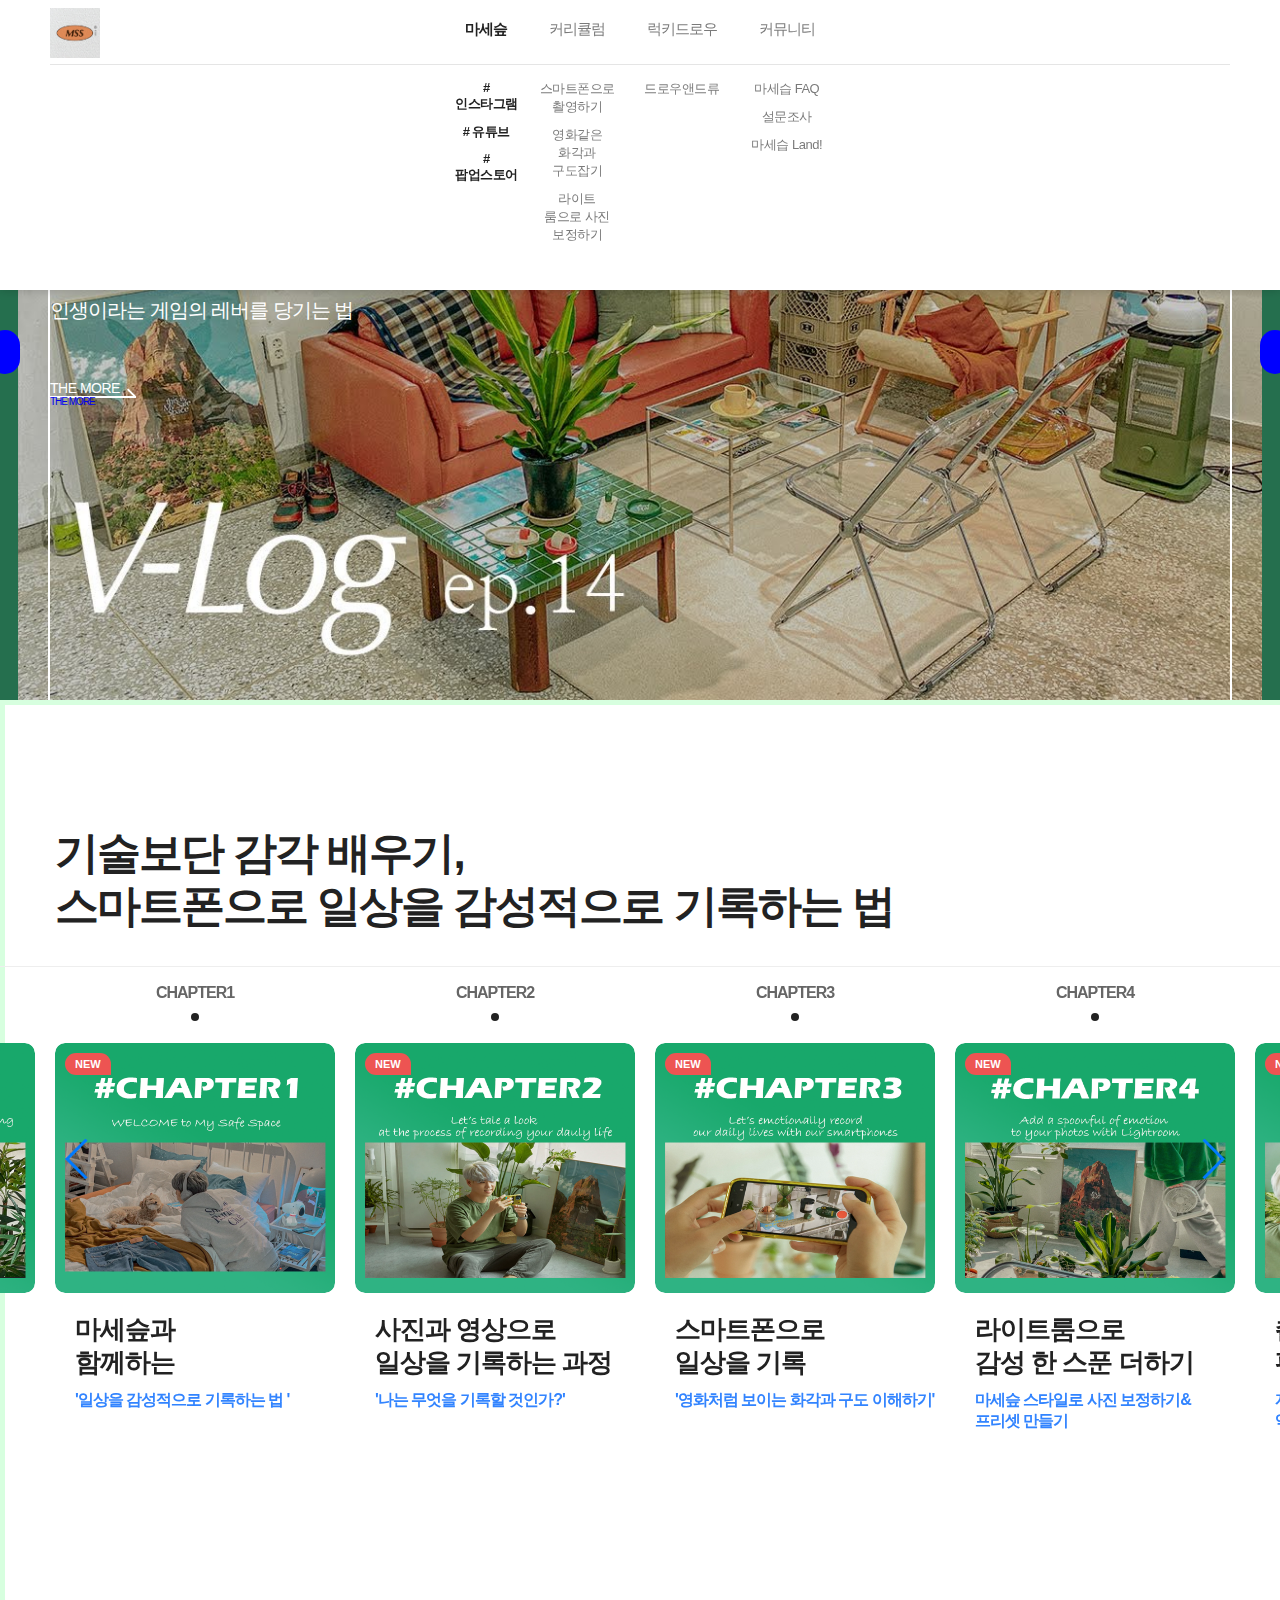
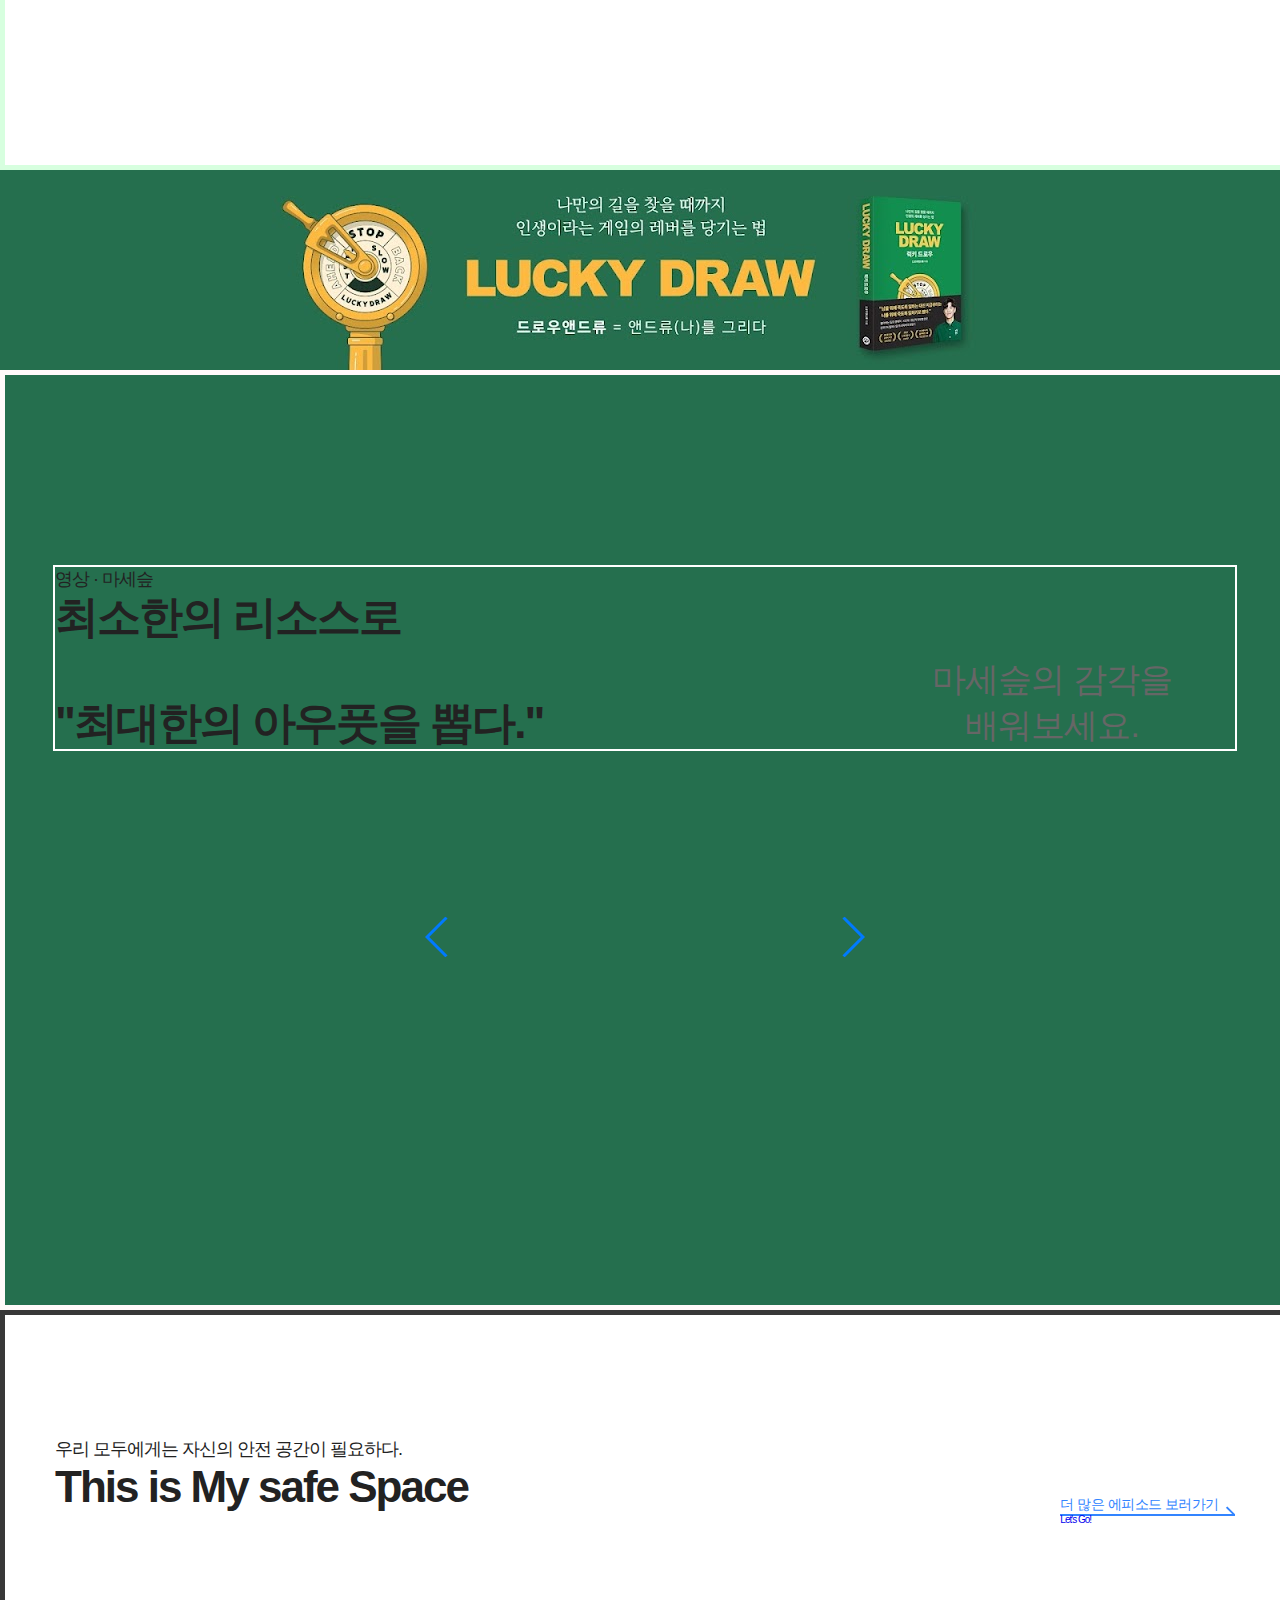
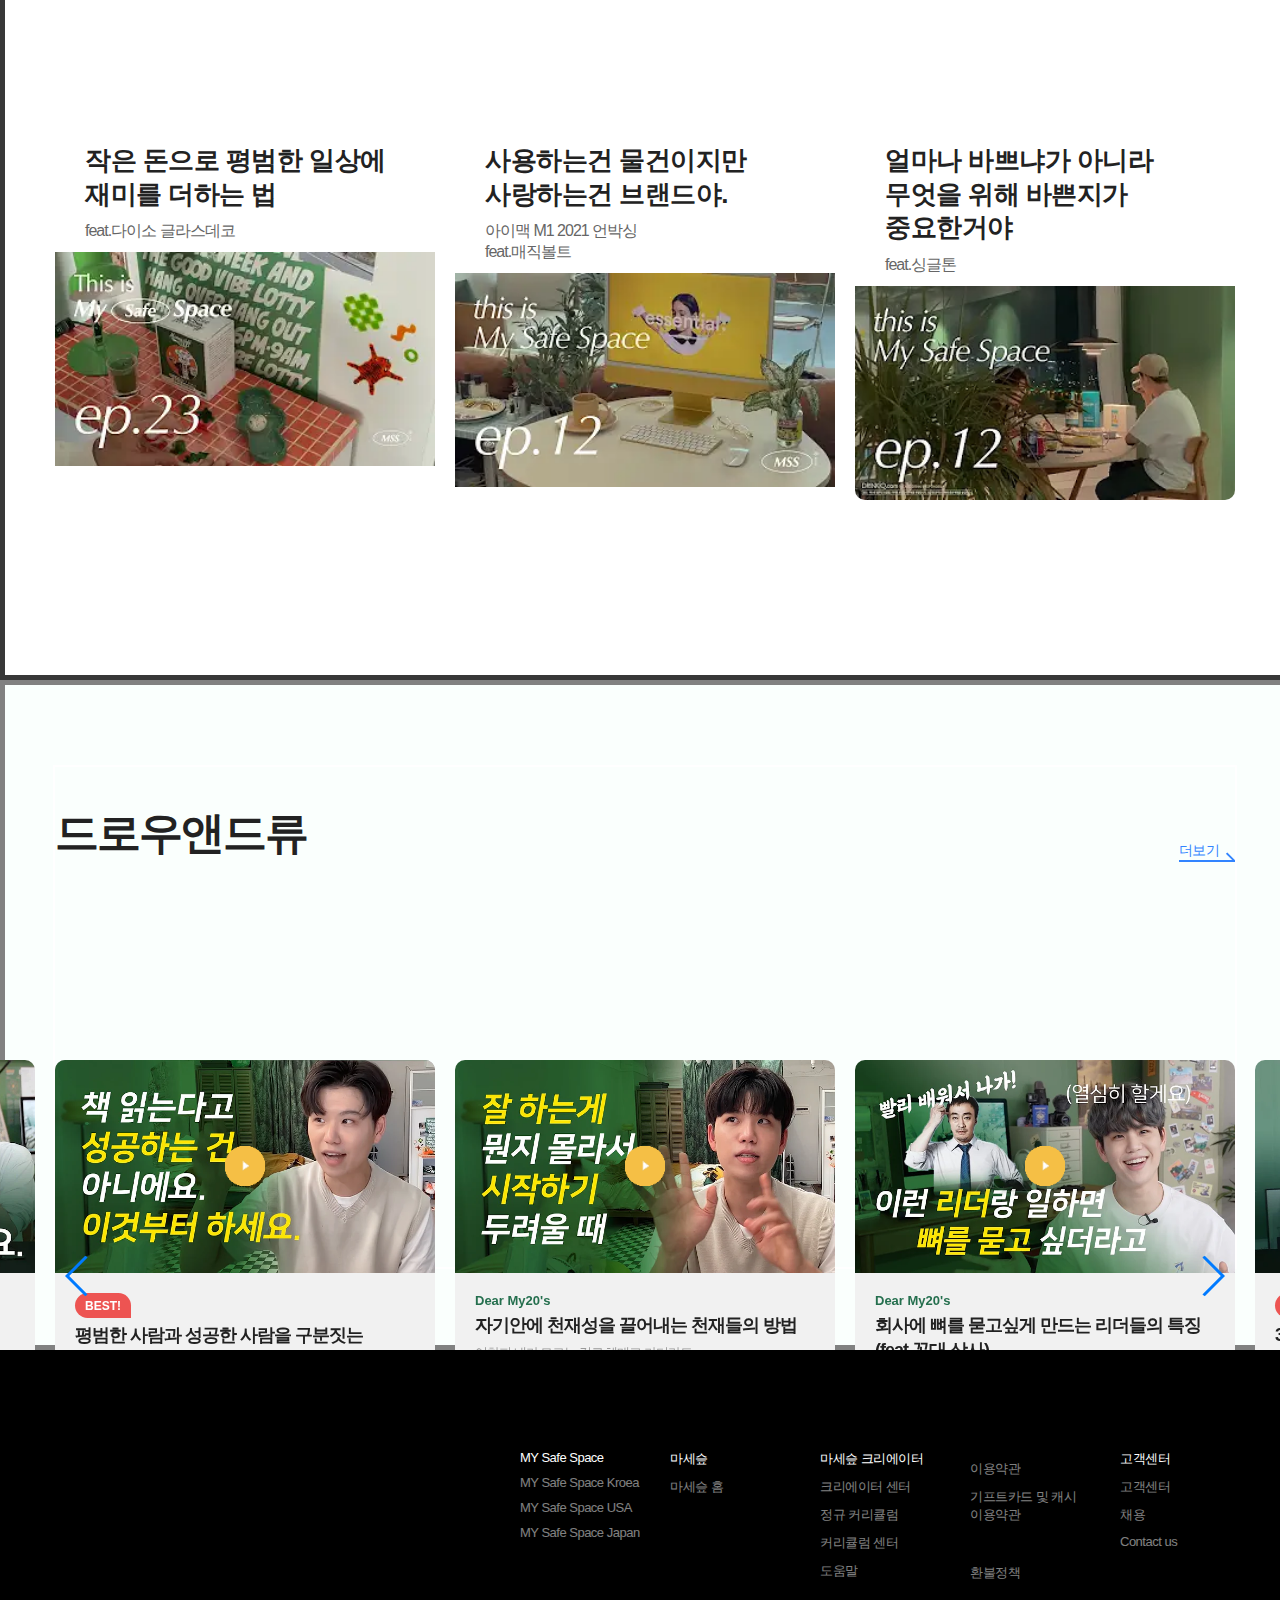
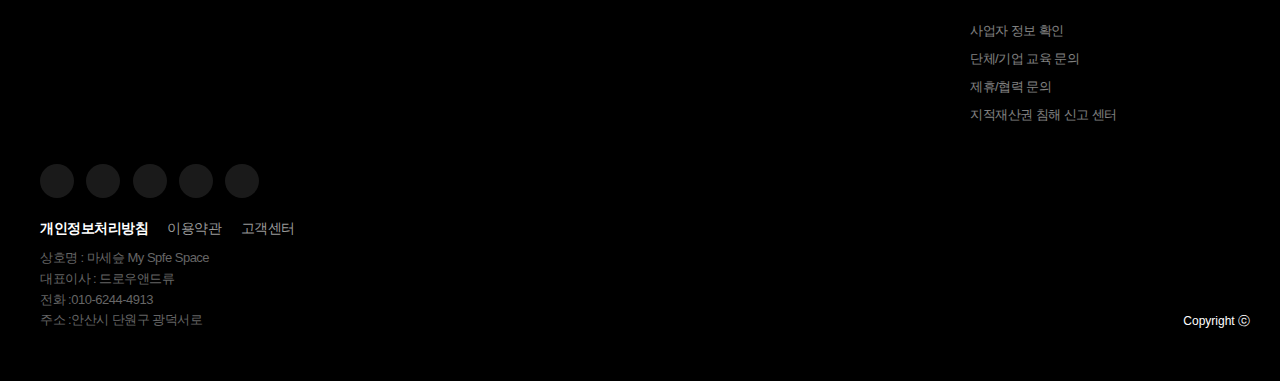
==== commit 62d2c630: "0711" ====
--- a/index.html
+++ b/index.html
@@ -1,5 +1,6 @@
 <!DOCTYPE html>
 <html lang="ko">
+
 <head>
     <meta charset="UTF-8">
     <meta http-equiv="X-UA-Compatible" content="IE=edge">
@@ -7,7 +8,7 @@
     <title>mysafespace_official</title>
     <link rel="stylesheet" href="css/reset.css">
     <link rel="stylesheet" href="css/common.css">
-   
+
     <script src="js/jquery-1.11.3.min.js"></script>
     <script src="js/jquery.easing.1.3.js"></script>
 
@@ -17,216 +18,190 @@
     <link rel="stylesheet" href="swiper_slide.css">
     <script src="js/common.js"></script>
     <script src="js/main/swiper.min.js"></script>
-    
+
 </head>
 
 <body>
     <!--2022.06.29-->
 
-<!-- header -->
- <div class="header ">
-    <h1>
-        <a href="index.php">
-            <span class="pc"><img src="images/common/logo.jpg" class="b" alt="산타" /><img src="images/common/logo.jpg" class="w" alt="산타" /></span>
-            <!-- <span class="mobile"><img src="images/common/logo.jpg" class="b" alt="산타" /><img src="images/common/logo.jpg" class="w" alt="산타" /></span> -->
-        </a>
-    </h1>
-
-    <!--메뉴 시작-->
-    <div class="gnb">
-
-        <!-- <div class="mobile_login mobile">
-            <a href="">로그인</a><a href="">회원가입</a>
-            <p>지금 회원가입 하세요.!</p>
-        </div> -->
-        <ul>
-            <li class="gnb1 active">
-                <a href="#"><span>마세슾</span></a><span class="ic"></span>
-                <div class="sub_gnb">
-                    <a href="#" class=""># 인스타그램</a>
-                    <a href="#" class=""># 유튜브</a>
-                    <a href="#" class=""># 팝업스토어</a>
-
-                  
-                </div>
-            </li>
-            <li class="gnb2 ">
-                <a href="#"><span>커리큘럼</span></a><span class="ic"></span>
-                <div class="sub_gnb">
-                    <a href="#" target="_blank">스마트폰으로 촬영하기</a>
-                    <a href="#" target="_blank">영화같은 화각과 구도잡기</a>
-                    <a href="#" target="_blank">라이트 룸으로 사진 보정하기</a>
-              
-                </div>
-            </li>
-            <li class="gnb3">
-                <a href="#" target="_blank"><span>럭키드로우</span></a>
-            </li>
-            <li class="gnb4">
-                <a href="#" target="_blank"><span>크리에이터</span></a><span class="ic"></span>
-                <div class="sub_gnb">
-                    <a href="#" target="_blank">드로우앤드류</a>
-                    <!-- <a href="#">sub menu2</a> -->
-                </div>
-            </li>
-            <li class="gnb5">
-                <a href="#"><span>커뮤니티</span></a><span class="ic"></span>
-                <div class="sub_gnb">
-                    <a href="#" target="_blank">마세습 FAQ</a>
-                    <a href="#" target="_blank">설문조사</a>
-                    <a href="#" target="_blank">마세습 Land!</a>
-                  
-                </div>
-            </li>
-            <li class="gnb6">
-                <a href="#" target="_blank"><span>환불정책</span></a><span class="ic"></span>
-            
-            </li>
-           
-        <a href="#" class="btn_join" title="회원가입"></a><a href="#" class="btn_login" title="로그인"></a>
-        <div class="btn_lang_box">
-            <a id="btn_lang" class="btn_lang"><span>KO</span></a>
-            <div class="btn_lang_con">
-                <a href="#" target="_blank" class="lang_txt"><span>TW</span></a>
-                <a href="#" target="_blank" class="lang_txt"><span>JP</span></a>
-                <a href="#" target="_blank" class="lang_txt"><span>TH</span></a>
-                <a href="#" target="_blank" class="lang_txt"><span>VI</span></a> 
+    <!-- header -->
+    <div class="header ">
+        <h1>
+            <a href="index.php">
+                <span class="pc"><img src="images/common/logo.jpg" class="b" alt="산타" /><img
+                        src="images/common/logo.jpg" class="w" alt="산타" /></span>
+                <!-- <span class="mobile"><img src="images/common/logo.jpg" class="b" alt="산타" /><img src="images/common/logo.jpg" class="w" alt="산타" /></span> -->
+            </a>
+        </h1>
+
+        <!--메뉴 시작-->
+        <div class="gnb">
+
+            <ul>
+                <li class="gnb1 active">
+                    <a href="#"><span>마세슾</span></a><span class="ic"></span>
+                    <div class="sub_gnb">
+                        <a href="#" class=""># 인스타그램</a>
+                        <a href="#" class=""># 유튜브</a>
+                        <a href="#" class=""># 팝업스토어</a>
+
+
+                    </div>
+                </li>
+                <li class="gnb2 ">
+                    <a href="#"><span>커리큘럼</span></a><span class="ic"></span>
+                    <div class="sub_gnb">
+                        <a href="#" target="_blank">스마트폰으로 촬영하기</a>
+                        <a href="#" target="_blank">영화같은 화각과 구도잡기</a>
+                        <a href="#" target="_blank">라이트 룸으로 사진 보정하기</a>
+
+                    </div>
+                </li>
+                <li class="gnb3">
+                    <a href="#" target="_blank"><span>럭키드로우</span></a>
+                    <div class="sub_gnb">
+                        <a href="#" target="_blank">드로우앤드류</a>
+                    </div>
+                </li>
+                <li class="gnb4">
+                    <a href="#"><span>커뮤니티</span></a><span class="ic"></span>
+                    <div class="sub_gnb">
+                        <a href="#" target="_blank">마세습 FAQ</a>
+                        <a href="#" target="_blank">설문조사</a>
+                        <a href="#" target="_blank">마세습 Land!</a>
+
+                    </div>
+                </li>
+
+
+                <a href="#" class="btn_join" title="회원가입"></a><a href="#" class="btn_login" title="로그인"></a>
+        </div>
+
+        <a id="btn_menu" class="btn_menu"></a>
+    </div>
+    <!-- //header -->
+
+
+    <!--contents-->
+    <div id="main_contents">
+
+        <!-- top_visual -->
+        <div id="top_visual" class="top_visual">
+            <div class="swiper mySwiper top_slider">
+                <div class="swiper-wrapper">
+
+                    <div class="swiper-slide" style="background-color: #256f4e">
+                        <div class="visual_box">
+                            <span class="visual_bg pc" style="background-image: url(images/main/bg_slide1.jpg);"></span>
+                            <img src="/images/main/bg_slide1.jpg" alt="#" class="wd_100 mobile" />
+                            <div class="text_table_wrap">
+                                <div class="text_table">
+                                    <div class="cell left">
+                                        <div class="contains">
+                                            <!-- <p class="txt"></p> -->
+                                            <p class="tit">
+                                                <span>나만의 길을 찾을 때까지<br />
+                                                    인생이라는 게임의 레버를 당기는 법<br/></span>
+                                            </p>
+                                            <div class="btn_box">
+                                                <a href="#" class="btn_arrow w btn">
+                                                    <span class="t">THE MORE</span>
+                                                    <span class="ic">THE MORE</span>
+                                                </a>
+                                            </div>
+                                        </div>
+                                    </div>
+                                </div>
+                            </div>
+                        </div>
+                    </div>
+
+                    <div class="swiper-slide" style="background-color: #012348">
+                        <div class="visual_box">
+                            <span class="visual_bg pc" style="background-image: url(images/main/bg_slide2.jpg);"></span>
+                            <img src="/images/main/bg_slide2.jpg" alt="slide2" class="wd_100 mobile" />
+                            <div class="text_table_wrap">
+                                <div class="text_table">
+                                    <div class="cell left">
+                                        <div class="contains">
+                                            <!-- <p class="txt"></p> -->
+                                            <p class="tit">
+                                                <span>여러분은 왜 기록하고 싶으신가요?<br/></span>
+                                            </p>
+                                            <!-- <p class="desc"> <br class="mobile"/></p> -->
+                                            <div class="btn_box">
+                                                <a href="#" class="btn_arrow w btn">
+                                                    <span class="t">THE MORE</span>
+                                                    <span class="ic">THE MORE</span>
+                                                </a>
+                                            </div>
+                                        </div>
+                                    </div>
+                                </div>
+                            </div>
+                        </div>
+                    </div>
+
+                    <div class="swiper-slide" style="background-color: #f5bf45">
+                        <div class="visual_box">
+                            <span class="visual_bg pc" style="background-image: url(images/main/bg_slide3.jpg);"></span>
+                            <img src="images/main/bg_slide3.jpg" alt="slide3" class="wd_100 mobile" />
+                            <div class="text_table_wrap">
+                                <div class="text_table">
+                                    <div class="cell left">
+                                        <div class="contains">
+                                            <p class="tit">
+                                                <span>스마트폰 하나로도 일상을 감성적으로 <br/>
+                                                    기록할 수 있는 감각,<br/></span>
+                                            </p>
+                                            </p>
+                                            <div class="btn_box">
+                                                <a Onclick="alert('알림창!!!')" class="btn_arrow w btn">
+                                                    <span class="t">THE MORE</span>
+                                                    <span class="ic">THE MORE</span>
+                                                </a>
+                                            </div>
+                                        </div>
+                                    </div>
+                                </div>
+                            </div>
+                        </div>
+                    </div>
+
+                </div>
+
+                <div class="swiper-button-next"></div>
+                <div class="swiper-button-prev"></div>
             </div>
+
+            <script>
+                //top visual slider
+                var swiper = new Swiper(".top_slider", {
+                    loop: false,
+                    loop: true,
+                    //touchRatio: 0,
+                    navigation: {
+                        nextEl: ".top_visual .swiper-button-next",
+                        prevEl: ".top_visual .swiper-button-prev",
+                    },
+                    //autoplay:false,
+                    autoplay: {
+                        delay: 3000,
+                        disableOnInteraction: false,
+                    },
+                });
+
+            </script>
+
         </div>
-    </div>
-
-    <a id="btn_menu" class="btn_menu"></a>
-</div>
-<!-- //header -->
-
-
-<!--contents-->
-<div id="main_contents">
-
-    <!-- top_visual -->
-    <div id="top_visual" class="top_visual">
-        <div class="swiper mySwiper top_slider">
-            <div class="swiper-wrapper">
-
-            <div class="swiper-slide" style="background-color: #256f4e">
-                    <div class="visual_box">
-                        <span class="visual_bg pc" style="background-image: url(images/main/bg_slide1.jpg);"></span>
-                        <img src="/images/main/bg_slide1.jpg" alt="#" class="wd_100 mobile"/>
-                        <div class="text_table_wrap">
-                            <div class="text_table">
-                                <div class="cell left">
-                                <div class="contains">
-                                        <!-- <p class="txt"></p> -->
-                                        <p class="tit">
-                                            <span>나만의 길을 찾을 때까지<br/>
-                                                인생이라는 게임의 레버를 당기는 법<br/></span>
-                                            <b>LUCKY DRAW</b>
-                                        </p>
-                                        <p class="desc">sub 내용 <br class="mobile"/>!!</p>
-                                        <div class="btn_box" >
-                                            <a href="#" class="btn_arrow w btn">
-                                                <span class="t">THE MORE</span>
-                                                <span class="ic"></span>
-                                            </a>
-                                        </div>
-                                    </div>
-                                </div>
-                            </div>
-                        </div>
-                    </div>
-                </div>
-
-                <div class="swiper-slide" style="background-color: #012348">
-                    <div class="visual_box">
-                        <span class="visual_bg pc" style="background-image: url(images/main/bg_slide2.jpg);"></span>
-                        <img src="/images/main/bg_slide2.jpg" alt="slide2" class="wd_100 mobile"/>
-                        <div class="text_table_wrap">
-                            <div class="text_table">
-                                <div class="cell left">
-                                <div class="contains">
-                                        <!-- <p class="txt"></p> -->
-                                        <p class="tit">
-                                            <span>MAIN <br/>
-                                                제목2<br/></span>
-                                            <b>detail 내용2 </b>
-                                        </p>
-                                        <!-- <p class="desc"> <br class="mobile"/></p> -->
-                                        <div class="btn_box" >
-                                            <a href="#" class="btn_arrow w btn">
-                                                <span class="t">THE MORE</span>
-                                                <span class="ic"></span>
-                                            </a>
-                                        </div>
-                                    </div>
-                                </div>
-                            </div>
-                        </div>
-                    </div>
-                </div>
-
-                <div class="swiper-slide" style="background-color: #f5bf45">
-                    <div class="visual_box">
-                        <span class="visual_bg pc" style="background-image: url(images/main/bg_slide3.jpg);"></span>
-                        <img src="images/main/bg_slide3.jpg" alt="slide3" class="wd_100 mobile"/>
-                        <div class="text_table_wrap">
-                            <div class="text_table">
-                                <div class="cell left">
-                                    <div class="contains">
-                                        <p class="txt">TITLE</p>
-                                            <p class="tit">
-                                                <span>MAIN <br/>
-                                                    제목3<br/></span>
-                                                <b>detail 내용3 </b>
-                                            </p>
-                                        </p>
-                                         <p class="desc">sub 내용 <br class="mobile"/>!!</p>
-                                        <div class="btn_box" >
-                                            <a Onclick="alert('알림창!!!')" class="btn_arrow w btn">
-                                                <span class="t">button</span>
-                                                <span class="ic"></span>
-                                            </a>
-                                        </div>
-                                    </div>
-                                </div>
-                            </div>
-                        </div>
-                    </div>
-                </div>
-
-            </div>
-
-            <div class="swiper-button-next"></div>
-            <div class="swiper-button-prev"></div>
-        </div>
-
-        <script>
-            //top visual slider
-            var swiper = new Swiper(".top_slider", {
-                loop:false,
-                loop:true,
-                //touchRatio: 0,
-                navigation: {
-                    nextEl: ".top_visual .swiper-button-next",
-                    prevEl: ".top_visual .swiper-button-prev",
-                },
-                //autoplay:false,
-                autoplay : {
-                    delay : 3000,
-                    disableOnInteraction : false,
-                },
-            });
-
-        </script>
-
-    </div>
-    <!-- //top_visual -->
-
-
-    <!-- 첫 번째 page_panel1 -->
-    <div id="panel1" class="main_panel main_price_panel panel1_main" >
-        <div class="contains">
+        <!-- //top_visual -->
+
+
+        <!-- 첫 번째 page_panel1 -->
+        <div id="panel1" class="main_panel main_price_panel panel1_main">
+            <div class="contains">
                 <div class="main_title page_animate right">
-                    <p class="tit">기술보단 감각 배우기,<br/>스마트폰으로 일상을 감성적으로 기록하는 법</p>
+                    <p class="tit">기술보단 감각 배우기,<br />스마트폰으로 일상을 감성적으로 기록하는 법</p>
                 </div>
 
                 <div class="photo_box page_animate_delay_2">
@@ -238,14 +213,15 @@
                                         <span class="txt">CHAPTER1</span><span class="dot"></span>
                                     </p>
                                     <a href="" class="thumb container">
-                                        <div class="item front pc"><img src="images/main/frontitem.png" class="thumbimg" alt="frontitem" /></div>
+                                        <div class="item front pc"><img src="images/main/frontitem.png" class="thumbimg"
+                                                alt="frontitem" /></div>
                                         <div class="item back">
                                             <img src="images/main/item1.png" class="thumbimg" alt="item1" />
                                             <p class="label"><span class="best">NEW</span></p>
                                         </div>
                                     </a>
                                     <div class="desc_box">
-                                        <p class="subject">마세슾과<br/>함께하는</p>
+                                        <p class="subject">마세슾과<br />함께하는</p>
                                         <p class="txt">'일상을 감성적으로 기록하는 법 '</p>
                                     </div>
                                 </div>
@@ -256,14 +232,15 @@
                                         <span class="txt">CHAPTER2</span><span class="dot"></span>
                                     </p>
                                     <a href="detail_freepass.php" class="thumb container">
-                                        <div class="item front pc"><img src="images/main/frontitem.png" class="thumbimg" alt="frontitem" /></div>
+                                        <div class="item front pc"><img src="images/main/frontitem.png" class="thumbimg"
+                                                alt="frontitem" /></div>
                                         <div class="item back">
                                             <img src="images/main/item2.png" class="thumbimg" alt="itme2" />
                                             <p class="label"><span class="best">NEW</span></p>
                                         </div>
                                     </a>
                                     <div class="desc_box">
-                                        <p class="subject">사진과 영상으로<br/>일상을 기록하는 과정</p>
+                                        <p class="subject">사진과 영상으로<br />일상을 기록하는 과정</p>
                                         <p class="txt">'나는 무엇을 기록할 것인가?'</p>
                                     </div>
                                 </div>
@@ -274,14 +251,15 @@
                                         <span class="txt">CHAPTER3</span><span class="dot"></span>
                                     </p>
                                     <a href="detail_freepass.php" class="thumb container">
-                                        <div class="item front pc"><img src="images/main/frontitem.png" class="thumbimg" alt="frontitem" /></div>
+                                        <div class="item front pc"><img src="images/main/frontitem.png" class="thumbimg"
+                                                alt="frontitem" /></div>
                                         <div class="item back">
                                             <img src="images/main/itme3.png" class="thumbimg" alt="item3" />
                                             <p class="label"><span class="best">NEW</span></p>
                                         </div>
                                     </a>
                                     <div class="desc_box">
-                                        <p class="subject">스마트폰으로<br/>일상을 기록</p>
+                                        <p class="subject">스마트폰으로<br />일상을 기록</p>
                                         <p class="txt">'영화처럼 보이는 화각과 구도 이해하기'</p>
                                     </div>
                                 </div>
@@ -292,14 +270,15 @@
                                         <span class="txt">CHAPTER4</span><span class="dot"></span>
                                     </p>
                                     <a href="detail_freepass.php" class="thumb container">
-                                        <div class="item front pc"><img src="images/main/frontitem.png" class="thumbimg" alt="frontitem" /></div>
+                                        <div class="item front pc"><img src="images/main/frontitem.png" class="thumbimg"
+                                                alt="frontitem" /></div>
                                         <div class="item back">
                                             <img src="images/main/item4.png" class="thumbimg" alt="item4" />
                                             <p class="label"><span class="best">NEW</span></p>
                                         </div>
                                     </a>
                                     <div class="desc_box">
-                                        <p class="subject">라이트룸으로 <br/>감성 한 스푼 더하기</p>
+                                        <p class="subject">라이트룸으로 <br />감성 한 스푼 더하기</p>
                                         <p class="txt">마세슾 스타일로 사진 보정하기&프리셋 만들기</p>
                                     </div>
                                 </div>
@@ -310,14 +289,15 @@
                                         <span class="txt">CHAPTER5</span><span class="dot"></span>
                                     </p>
                                     <a href="detail_freepass.php" class="thumb container">
-                                        <div class="item front pc"><img src="images/main/frontitem.png" class="thumbimg" alt="frontitem" /></div>
+                                        <div class="item front pc"><img src="images/main/frontitem.png" class="thumbimg"
+                                                alt="frontitem" /></div>
                                         <div class="item back">
                                             <img src="images/main/item5.png" class="thumbimg" alt="item5" />back
                                             <p class="label"><span class="best">NEW</span></p>
                                         </div>
                                     </a>
                                     <div class="desc_box">
-                                        <p class="subject">촬영한 영상을 <br/>편집하기</p>
+                                        <p class="subject">촬영한 영상을 <br />편집하기</p>
                                         <p class="txt">자연스러운 흐름을 만드는 컷편집 익히기</p>
                                     </div>
                                 </div>
@@ -329,14 +309,15 @@
                                         <span class="txt">CHAPTER6</span><span class="dot"></span>
                                     </p>
                                     <a href="detail_freepass.php" class="thumb container">
-                                        <div class="item front pc"><img src="images/main/frontitem.png" class="thumbimg" alt="frontitem" /></div>
+                                        <div class="item front pc"><img src="images/main/frontitem.png" class="thumbimg"
+                                                alt="frontitem" /></div>
                                         <div class="item back">
                                             <img src="images/main/item6.png" class="thumbimg" alt="item6" />back
                                             <p class="label"><span class="best">NEW</span></p>
                                         </div>
                                     </a>
                                     <div class="desc_box">
-                                        <p class="subject">OUTRO <br/>완강을 향해</p>
+                                        <p class="subject">OUTRO <br />완강을 향해</p>
                                         <p class="txt">'일상을 감성적으로 기록해 보기'</p>
                                     </div>
                                 </div>
@@ -353,8 +334,8 @@
                 <script>
                     //price slider
                     var swiper = new Swiper(".price_slider", {
-                        loop:true,
-                        loopAdditionalSlides : 1,
+                        loop: true,
+                        loopAdditionalSlides: 1,
                         // autoplay:false,
                         autoplay: {
                             delay: 2000,
@@ -373,19 +354,19 @@
 
                         breakpoints: {
                             900: {
-                            slidesPerView: 2,
-                            spaceBetween: 20,
-                            loop:true,
+                                slidesPerView: 2,
+                                spaceBetween: 20,
+                                loop: true,
                             },
                             767: {
-                            slidesPerView: 2,
-                            spaceBetween: 20,
-                            loop:true,
+                                slidesPerView: 2,
+                                spaceBetween: 20,
+                                loop: true,
                             },
                             588: {
-                            slidesPerView: 1,
-                            spaceBetween: 20,
-                            loop:true,
+                                slidesPerView: 1,
+                                spaceBetween: 20,
+                                loop: true,
 
                             }
                         }
@@ -393,25 +374,25 @@
                 </script>
 
             </div>
-    </div>
-    <!-- //첫 번째 page_panel1 -->
-
-    <!-- 이벤트 page -->
-    <div id="event_panel" >
-        <div class="inner">
-           
         </div>
-    </div>
-    <!-- //이벤트 page -->
-
-    <!-- 두 번째 page_panel2 -->
-    <div id="main_panel2" class="main_panel vs_panel">
-         <div class="inner">
+        <!-- //첫 번째 page_panel1 -->
+
+        <!-- 이벤트 page -->
+        <div id="event_panel">
+            <div class="inner">
+
+            </div>
+        </div>
+        <!-- //이벤트 page -->
+
+        <!-- 두 번째 page_panel2 -->
+        <div id="main_panel2" class="main_panel vs_panel">
+            <div class="inner">
                 <div class="main_title page_animate_delay_4">
                     <div class="contains">
                         <p class="txt">영상 · 마세슾 </p>
-                        <p class="tit">최소한의 <br>리소스로<br class="mobile"/>"최대한의 아우풋을 뽑다."</p>
-                        <p class="tit2">마세슾의 감각을 <br/>배워보세요.</p>
+                        <p class="tit">최소한의 리소스로<br class="mobile" /><br>"최대한의 아우풋을 뽑다."</br></p>
+                        <p class="tit2">마세슾의 감각을 <br />배워보세요.</p>
                     </div>
                 </div>
 
@@ -421,12 +402,12 @@
                             <div class="swiper-slide page_animate op">
                                 <a href="" class="box">
                                     <div class="img_box">
-                                        <img src="images/main/img_box_front1.png" alt="" />
-                                        <img src="images/main/itme3.png" alt="" />
+                                        <img src="images/main/panel2/img_box_front1.png" alt="img_box_front1" />
+                                        <img src="images/main/panel2/img_box_back1.png" alt="img_box_back1" />
                                     </div>
                                     <div class="txt_box">
-                                        <span class="txt1">마세슾</span>
-                                        <span class="txt2">라ㅓㄹ라 <br class="pc"/><br class="pc"/></span>
+                                        <span class="txt1">기록물</span>
+                                        <span class="txt2">나는 무엇을 기록할 것인가?<br class="pc" />무료공개<br class="pc" /></span>
 
                                         <p class="btn_arrow btn g">
                                             <span class="ic"></span>
@@ -439,12 +420,12 @@
                             <div class="swiper-slide page_animate op">
                                 <a href="" class="box ">
                                     <div class="img_box">
-                                        <img src="" alt="" />
-                                        <img src="" alt="" />
+                                        <img src="images/main/panel2/img_box_front2.png" alt="img_box_front1" />
+                                        <img src="images/main/panel2/img_box_back2.png" alt="img_box_back1" />
                                     </div>
                                     <div class="txt_box">
-                                        <span class="txt1">title</span>
-                                        <span class="txt2">text <br class="pc"/> <br class="pc"/></span>
+                                        <span class="txt1">카메라 기본 설정</span>
+                                        <span class="txt2">스마트폰으로 프로처럼 촬영하기<br class="pc" /> <br class="pc" /></span>
                                         <p class="btn_arrow btn g">
                                             <span class="ic"></span>
                                         </p>
@@ -456,12 +437,12 @@
                             <div class="swiper-slide page_animate op">
                                 <a href="" class="box ">
                                     <div class="img_box">
-                                        <img src="" alt="" />
-                                        <img src="" alt="" />
+                                        <img src="images/main/panel2/img_box_front3.png" alt="img_box_front1" />
+                                        <img src="images/main/panel2/img_box_back3.png" alt="img_box_back1" />
                                     </div>
                                     <div class="txt_box">
-                                        <span class="txt1">Title</span>
-                                        <span class="txt2">text<br class="pc"/> <br class="pc"/></span>
+                                        <span class="txt1">조명 이용하기</span>
+                                        <span class="txt2">자연광과 집에 있는 조명을 활용하여<br class="pc" />분위기 연출하기<br class="pc" /></span>
                                         <p class="btn_arrow btn g">
                                             <span class="ic"></span>
                                         </p>
@@ -473,12 +454,12 @@
                             <div class="swiper-slide page_animate op">
                                 <a href="" class="box ">
                                     <div class="img_box">
-                                        <img src="" alt="" />
-                                        <img src="" alt="" />
+                                        <img src="images/main/panel2/img_box_front4.png" alt="img_box_front1" />
+                                        <img src="images/main/panel2/img_box_back4.png" alt="img_box_back1" />
                                     </div>
                                     <div class="txt_box">
-                                        <span class="txt1">title</span>
-                                        <span class="txt2">text<br/> <br class="pc"/></span>
+                                        <span class="txt1">실전촬영</span>
+                                        <span class="txt2">배운 것을 활용해 같이 촬영해보기<br /> <br class="pc" /></span>
                                         <p class="btn_arrow btn g">
                                             <span class="ic"></span>
                                         </p>
@@ -490,12 +471,13 @@
                             <div class="swiper-slide page_animate op">
                                 <a href="" class="box ">
                                     <div class="img_box">
-                                        <img src="images/main/panel1/img2.jpg" alt="" />
-                                        <img src="" alt="" />
+                                        <img src="images/main/panel2/img_box_front5.png" alt="img_box_front1" />
+                                        <img src="images/main/panel2/img_box_back5.png" alt="img_box_back1" />
                                     </div>
                                     <div class="txt_box">
-                                        <span class="txt1">title</span>
-                                        <span class="txt2">detail <br class="mobile"/> <br class="pc"/> <br class="pc"/><br class="mobile"/></span>
+                                        <span class="txt1">브이로그 영상</span>
+                                        <span class="txt2">테이블에서 활용할 수 있는 <br class="mobile" /> <br class="pc" />세팅과 촬영법 배우기 <br
+                                                class="pc" /><br class="mobile" /></span>
                                         <p class="btn_arrow btn g">
                                             <span class="ic"></span>
                                         </p>
@@ -516,9 +498,9 @@
                 <script>
                     //vs_slider
                     var swiper = new Swiper(".vs_slider", {
-                        loop:true,
-                        loopAdditionalSlides : 1,
-                        autoplay:false,
+                        loop: true,
+                        loopAdditionalSlides: 1,
+                        autoplay: false,
                         // autoplay: {
                         //     delay: 2000,
                         //     disableOnInteraction: false,
@@ -535,20 +517,20 @@
 
                         breakpoints: {
                             1500: {
-                            slidesPerView: 3,
-                            spaceBetween: 0,
+                                slidesPerView: 3,
+                                spaceBetween: 0,
                             },
                             900: {
-                            slidesPerView: 3,
-                            spaceBetween: 0
+                                slidesPerView: 3,
+                                spaceBetween: 0
                             },
                             767: {
-                            slidesPerView: 3,
-                            spaceBetween: 0
+                                slidesPerView: 3,
+                                spaceBetween: 0
                             },
                             588: {
-                            slidesPerView: 2,
-                            spaceBetween: 0
+                                slidesPerView: 2,
+                                spaceBetween: 0
                             }
                         }
                     });
@@ -556,15 +538,15 @@
                 </script>
 
             </div>
-    </div>
-    <!-- //두 번째 page_panel2 -->
+        </div>
+        <!-- //두 번째 page_panel2 -->
 
         <!-- 세 번째 page_panel3 -->
         <div id="main_panel3" class="main_panel update_panel">
             <div class="contains">
                 <div class="main_title">
                     <p class="txt">우리 모두에게는 자신의 안전 공간이 필요하다.</p>
-                    <p class="tit"> This is My safe Space<br class="mobile"/></p>
+                    <p class="tit"> This is My safe Space<br class="mobile" /></p>
 
                     <a href="#" class="btn_arrow btn pc">
                         <span class="t">더 많은 에피소드 보러가기</span>
@@ -577,7 +559,7 @@
                         <li class="page_animate">
                             <div class="box ">
                                 <p class="tit">작은 돈으로 평범한 일상에 재미를 더하는 법</p>
-                                <p class="txt">feat.다이소 글라스데코 <br class="pc"/></p>
+                                <p class="txt">feat.다이소 글라스데코 <br class="pc" /></p>
                                 <p class="img">
                                     <img src="images/main/panel3_img1.png" alt="img1" />
                                 </p>
@@ -586,7 +568,7 @@
                         <li class="page_animate">
                             <div class="box">
                                 <p class="tit">사용하는건 물건이지만 사랑하는건 브랜드야.</p>
-                                <p class="txt">아이맥 M1 2021 언박싱 <br class="pc"/>feat.매직볼트</p>
+                                <p class="txt">아이맥 M1 2021 언박싱 <br class="pc" />feat.매직볼트</p>
                                 <p class="img">
                                     <img src="images/main/panel3_img2.png" alt="img2" />
                                 </p>
@@ -595,7 +577,7 @@
                         <li class="page_animate">
                             <div class="box">
                                 <p class="tit">얼마나 바쁘냐가 아니라 무엇을 위해 바쁜지가 중요한거야</p>
-                                <p class="txt">feat.싱글톤<br class="pc"/></p>
+                                <p class="txt">feat.싱글톤<br class="pc" /></p>
                                 <p class="img">
                                     <img src="images/main/panel3_img3.png" alt="panel3_img3" />
                                 </p>
@@ -613,231 +595,235 @@
 
         <!-- 네 번째 page_panel4 -->
 
- <div class="main_panel main_review_panel " id="main_panel4">
-    <div class="contains">
-        <div class="main_title">
-            <p class="tit"> 드로우앤드류 <br class="mobile"/></p>
-
-            <a href="https://www.youtube.com/c/%EB%93%9C%EB%A1%9C%EC%9A%B0%EC%95%A4%EB%93%9C%EB%A5%98" target="_blank" class="btn_arrow btn pc">
-                <span class="t">더보기</span>
-                <span class="ic"></span>
-            </a>
-        </div>
-
-        <div class="video_slider_box page_animate">
-            <div class="swiper mySwiper video_slider photo_slider">
-                <div class="swiper-wrapper">
-                    <div class="swiper-slide ">
-                        <div class="video_box">
-                            <a class="thumb" href="https://youtu.be/AActkN5QOuQ" target="_blank">
-                                <img src="images/main/youtube_img1.webp" class="thumbimg" alt="" />
-                                <span class="btn_play"><img src="images/main/btn_play.png" alt="재생"/></span>
-                            </a>
-                            <div class="desc_box">
-                                <p class="label">
-                                    <span class="best">BEST!</span>
-                                </p>
-                                <p class="subject"> 평범한 사람과 성공한 사람을 구분짓는 사소한 차이</p>
-                                <p class="txt"> 세상에는 장애물을 보는 사람과 기회를 보는 사람이 있다....... </p>
-                            </div>
+        <div class="main_panel main_review_panel " id="main_panel4">
+            <div class="contains">
+                <div class="main_title">
+                    <p class="tit"> 드로우앤드류 <br class="mobile" /></p>
+
+                    <a href="https://www.youtube.com/c/%EB%93%9C%EB%A1%9C%EC%9A%B0%EC%95%A4%EB%93%9C%EB%A5%98"
+                        target="_blank" class="btn_arrow btn pc">
+                        <span class="t">더보기</span>
+                        <span class="ic"></span>
+                    </a>
+                </div>
+
+                <div class="video_slider_box page_animate">
+                    <div class="swiper mySwiper video_slider photo_slider">
+                        <div class="swiper-wrapper">
+                            <div class="swiper-slide ">
+                                <div class="video_box">
+                                    <a class="thumb" href="https://youtu.be/AActkN5QOuQ" target="_blank">
+                                        <img src="images/main/youtube_img1.webp" class="thumbimg" alt="" />
+                                        <span class="btn_play"><img src="images/main/btn_play.png" alt="재생" /></span>
+                                    </a>
+                                    <div class="desc_box">
+                                        <p class="label">
+                                            <span class="best">BEST!</span>
+                                        </p>
+                                        <p class="subject"> 평범한 사람과 성공한 사람을 구분짓는 사소한 차이</p>
+                                        <p class="txt"> 세상에는 장애물을 보는 사람과 기회를 보는 사람이 있다....... </p>
+                                    </div>
+                                </div>
+                            </div>
+                            <div class="swiper-slide ">
+                                <div class="video_box">
+                                    <a class="thumb" href="https://www.youtube.com/watch?v=-GwKsx-Shk8" target="_blank">
+                                        <img src="images/main/youtube_img2.jpg" class="thumbimg" alt="" />
+                                        <span class="btn_play"><img src="images/main/btn_play.png" alt="재생" /></span>
+                                    </a>
+                                    <div class="desc_box">
+                                        <p class="label">
+                                            <span>Dear My20's</span>
+                                        </p>
+                                        <p class="subject">자기안에 천재성을 끌어내는 천재들의 방법</p>
+                                        <p class="txt">어차피 내가 모르는 길로 헤매고 가더라도<br>
+                                            그게 나중에 내가 정답으로 만들면 되는 거니까.....</p>
+                                    </div>
+                                </div>
+                            </div>
+                            <div class="swiper-slide ">
+                                <div class="video_box">
+                                    <a class="thumb" href="https://www.youtube.com/watch?v=J2SZ-PnWo5g" target="_blank">
+                                        <img src="images/main/youtube_img3.jpg" class="thumbimg" alt="youtube_img3" />
+                                        <span class="btn_play"><img src="images/main/btn_play.png" alt="재생" /></span>
+                                    </a>
+                                    <div class="desc_box">
+                                        <p class="label">
+                                            <span>Dear My20's</span>
+                                        </p>
+                                        <p class="subject">회사에 뼈를 묻고싶게 만드는 리더들의 특징 (feat.꼰대 상사)</p>
+                                        <p class="txt">한계를 정해주는 상사 VS 기회를 열어주는 리더......</p>
+                                    </div>
+                                </div>
+                            </div>
+
+                            <div class="swiper-slide ">
+                                <div class="video_box">
+                                    <a class="thumb" href="https://www.youtube.com/watch?v=AgHeHAJfKgU" target="_blank">
+                                        <img src="images/main/youtube_img4.jpg" class="thumbimg" alt="youtube_img4" />
+                                        <span class="btn_play"><img src="images/main/btn_play.png" alt="재생" /></span>
+                                    </a>
+                                    <div class="desc_box">
+                                        <p class="label">
+                                            <span class="best">BEST!</span>
+                                        </p>
+                                        <p class="subject"> 30대 초반에 월 1억 벌며 배운 것들</p>
+                                        <p class="txt">@이상한 마케팅,이상한 김팀장 이상한 김팀장님 모시고 이야기 나눠 봤습니다.</p>
+                                    </div>
+                                </div>
+                            </div>
+                            <div class="swiper-slide ">
+                                <div class="video_box">
+                                    <a class="thumb" href="https://www.youtube.com/watch?v=OsyD6V9yvls" target="_blank">
+                                        <img src="images/main/youtube_img5.jpg" class="thumbimg" alt="youtube_img5" />
+                                        <span class="btn_play"><img src="images/main/btn_play.png" alt="재생" /></span>
+                                    </a>
+                                    <div class="desc_box">
+                                        <p class="label">
+                                            <span>Dear My20's</span>
+                                        </p>
+                                        <p class="subject">평범한 사람은 목표에 집착하고 <br> 성공한 사람은 이것에 집중한다.</p>
+                                        <p class="txt"> 작은 습관의 차이가 최고의 변화를 만들어낸다.....
+                                            <br />
+                                        </p>
+                                    </div>
+                                </div>
+                            </div>
+                            <div class="swiper-slide">
+                                <div class="video_box">
+                                    <a class="thumb"
+                                        href="https://www.youtube.com/watch?v=dXbhikvYU-A&list=PLp551h6spEpmRzawFK-0CfUXgbW7UYDZq&index=33"
+                                        target="_blank">
+                                        <img src="images/main/youtube_img6.jpg" class="thumbimg" alt="youtube_img6" />
+                                        <span class="btn_play"><img src="images/main/btn_play.png" alt="재생" /></span>
+                                    </a>
+                                    <div class="desc_box">
+                                        <p class="label">
+                                            <span>그린룸 토크(주인공들의 대기실 수다)</span>
+                                        </p>
+                                        <p class="subject"> 한 살이라도 어릴때 배워야 하는 것<br />(소아정신과 의사 지나영 교수)</p>
+                                        <p class="txt"> 스트레스 관리 유무에 따라 사람의 역량, 능력의 폭이 결정됨.....<br />
+                                            <br />
+                                        </p>
+                                    </div>
+                                </div>
+                            </div>
+                            <div class="swiper-slide">
+                                <div class="video_box">
+                                    <a class="thumb" href="https://www.youtube.com/watch?v=vnX70pdlYkY" target="_blank">
+                                        <img src="images/main/youtube_img7.jpg" class="thumbimg" alt="youtube_img7" />
+                                        <span class="btn_play"><img src="/assets/img/icon/btn_play.png"
+                                                alt="재생" /></span>
+                                    </a>
+                                    <div class="desc_box">
+                                        <p class="label">
+                                            <span>그린룸 토크(주인공들의 대기실 수다)</span>
+                                        </p>
+                                        <p class="subject">MZ세대가 퇴사하는 진짜 이유</p>
+                                        <p class="txt">오늘도 조용히 회사 단톡방에 영상을 공유해본다. (우리 부장님이 봤으면 좋겠다...<br />
+
+                                    </div>
+                                </div>
+                            </div>
+                            <div class="swiper-slide">
+                                <div class="video_box">
+                                    <a class="thumb" href="https://www.youtube.com/watch?v=PzGLIOxMuWc" target="_blank">
+                                        <img src="images/main/youtube_img8.jpg" class="thumbimg" alt="youtube_img8" />
+                                        <span class="btn_play"><img src="images/main/btn_play.png" alt="재생" /></span>
+                                    </a>
+                                    <div class="desc_box">
+                                        <p class="label">
+                                            <span>그린룸 토크(주인공들의 대기실 수다)</span>
+                                        </p>
+                                        <p class="subject">딱 2가지만 지켜도 자수성가 쉽게 할 수 있어요.<br />('역행자'저자 자청님)</p>
+                                        <p class="txt">대한민국에서는 자수성가 불가능하다?...
+                                            <br />
+                                        </p>
+                                    </div>
+                                </div>
+                            </div>
+
+
+
                         </div>
-                    </div>
-                  <div class="swiper-slide ">
-                        <div class="video_box">
-                            <a class="thumb" href="https://www.youtube.com/watch?v=-GwKsx-Shk8" target="_blank">
-                                <img src="images/main/youtube_img2.jpg" class="thumbimg" alt="" />
-                                <span class="btn_play"><img src="images/main/btn_play.png" alt="재생"/></span>
-                            </a>
-                            <div class="desc_box">
-                                <p class="label">
-                                    <span>Dear My20's</span>
-                                </p>
-                                <p class="subject">자기안에 천재성을 끌어내는 천재들의 방법</p>
-                                <p class="txt">어차피 내가 모르는 길로 헤매고 가더라도<br>
-                                     그게 나중에 내가 정답으로 만들면 되는 거니까.....</p>
-                            </div>
-                        </div>
-                    </div>
-                  <div class="swiper-slide ">
-                        <div class="video_box">
-                            <a class="thumb" href="https://www.youtube.com/watch?v=J2SZ-PnWo5g" target="_blank">
-                                <img src="images/main/youtube_img3.jpg" class="thumbimg" alt="youtube_img3" />
-                                <span class="btn_play"><img src="images/main/btn_play.png" alt="재생"/></span>
-                            </a>
-                            <div class="desc_box">
-                                <p class="label">
-                                    <span>Dear My20's</span>
-                                </p>
-                                <p class="subject">회사에 뼈를 묻고싶게 만드는 리더들의 특징 (feat.꼰대 상사)</p>
-                                <p class="txt">한계를 정해주는 상사 VS 기회를 열어주는 리더......</p>
-                            </div>
-                        </div>
-                    </div>
-
-                    <div class="swiper-slide ">
-                        <div class="video_box">
-                            <a class="thumb" href="https://www.youtube.com/watch?v=AgHeHAJfKgU" target="_blank">
-                                <img src="images/main/youtube_img4.jpg" class="thumbimg" alt="youtube_img4" />
-                                <span class="btn_play"><img src="images/main/btn_play.png" alt="재생"/></span>
-                            </a>
-                            <div class="desc_box">
-                                <p class="label">
-                                    <span class="best">BEST!</span>
-                                </p>
-                                <p class="subject"> 30대 초반에 월 1억 벌며 배운 것들</p>
-                                <p class="txt">@이상한 마케팅,이상한 김팀장 이상한 김팀장님 모시고 이야기 나눠 봤습니다.</p>
-                            </div>
-                        </div>
-                    </div>
-                    <div class="swiper-slide ">
-                        <div class="video_box">
-                            <a class="thumb" href="https://www.youtube.com/watch?v=OsyD6V9yvls" target="_blank">
-                                <img src="images/main/youtube_img5.jpg" class="thumbimg" alt="youtube_img5" />
-                                <span class="btn_play"><img src="images/main/btn_play.png" alt="재생"/></span>
-                            </a>
-                            <div class="desc_box">
-                                <p class="label">
-                                    <span>Dear My20's</span>
-                                </p>
-                                <p class="subject">평범한 사람은 목표에 집착하고 <br> 성공한 사람은 이것에 집중한다.</p>
-                                <p class="txt"> 작은 습관의 차이가 최고의 변화를 만들어낸다.....
-                                    <br/>
-                                     </p>
-                            </div>
-                        </div>
-                    </div>
-                    <div class="swiper-slide">
-                        <div class="video_box">
-                            <a class="thumb" href="https://www.youtube.com/watch?v=dXbhikvYU-A&list=PLp551h6spEpmRzawFK-0CfUXgbW7UYDZq&index=33" target="_blank">
-                                <img src="images/main/youtube_img6.jpg" class="thumbimg" alt="youtube_img6" />
-                                <span class="btn_play"><img src="images/main/btn_play.png" alt="재생"/></span>
-                            </a>
-                            <div class="desc_box">
-                                <p class="label">
-                                    <span>그린룸 토크(주인공들의 대기실 수다)</span>
-                                </p>
-                                <p class="subject"> 한 살이라도 어릴때 배워야 하는 것<br/>(소아정신과 의사 지나영 교수)</p>
-                                <p class="txt"> 스트레스 관리 유무에 따라 사람의 역량, 능력의 폭이 결정됨.....<br/>
-                                   <br/>
-                                      </p>
-                            </div>
-                        </div>
-                    </div>
-                    <div class="swiper-slide">
-                        <div class="video_box">
-                            <a class="thumb" href="" target="_blank">
-                                <img src="images/main/youtube_img7.jpg" class="thumbimg" alt="youtube_img7" />
-                                <span class="btn_play"><img src="/assets/img/icon/btn_play.png" alt="재생"/></span>
-                            </a>
-                            <div class="desc_box">
-                                <p class="label">
-                                    <span></span>
-                                </p>
-                                <p class="subject"> <br/></p>
-                                <p class="txt"><br/>
-                                   
-                            </div>
-                        </div>
-                    </div>
-                    <div class="swiper-slide">
-                        <div class="video_box">
-                            <a class="thumb" href="" target="_blank">
-                                <img src="images/main/youtube_img8.jpg" class="thumbimg" alt="youtube_img8" />
-                                <span class="btn_play"><img src="images/main/btn_play.png" alt="재생"/></span>
-                            </a>
-                            <div class="desc_box">
-                                <p class="label">
-                                    <span></span>
-                                </p>
-                                <p class="subject"> <br/></p>
-                                <p class="txt"><br/>
-                                    <br/>
-                                     </p>
-                            </div>
-                        </div>
-                    </div>
-
-
-
-                </div>
-
-                <div class="swiper-button-next"></div>
-                <div class="swiper-button-prev"></div>
-
+
+                        <div class="swiper-button-next"></div>
+                        <div class="swiper-button-prev"></div>
+
+                    </div>
+                </div>
+
+                <script>
+                    //video slider
+                    var swiper = new Swiper(".video_slider", {
+                        loop: true,
+                        loopAdditionalSlides: 1,
+                        // autoplay:false,
+                        autoplay: {
+                            delay: 4000,
+                            disableOnInteraction: false,
+                        },
+                        slidesPerView: 3,
+                        spaceBetween: 20,
+                        pagination: {
+                            el: ".video_slider .swiper-pagination",
+                            clickable: true,
+                        },
+                        navigation: {
+                            nextEl: ".video_slider .swiper-button-next",
+                            prevEl: ".video_slider .swiper-button-prev",
+                        },
+
+                        breakpoints: {
+                            900: {
+                                slidesPerView: 2,
+                                spaceBetween: 20,
+                            },
+                            767: {
+                                slidesPerView: 2,
+                                spaceBetween: 20,
+                            },
+                            588: {
+                                slidesPerView: 1,
+                                spaceBetween: 20,
+                            }
+                        }
+                    });
+                </script>
+
+                <div class="btn_box mobile">
+                    <a href="" target="_blank" class="btn_normal btn_gline btn_s"><span>더보기</span></a>
+                </div>
             </div>
         </div>
-
-        <script>
-            //video slider
-            var swiper = new Swiper(".video_slider", {
-                loop:true,
-                loopAdditionalSlides : 1,
-                // autoplay:false,
-                autoplay: {
-                    delay: 4000,
-                    disableOnInteraction: false,
-                },
-                slidesPerView: 3,
-                spaceBetween: 20,
-                pagination: {
-                    el: ".video_slider .swiper-pagination",
-                    clickable: true,
-                },
-                navigation: {
-                    nextEl: ".video_slider .swiper-button-next",
-                    prevEl: ".video_slider .swiper-button-prev",
-                },
-
-                breakpoints: {
-                    900: {
-                    slidesPerView: 2,
-                    spaceBetween: 20,
-                    },
-                    767: {
-                    slidesPerView: 2,
-                    spaceBetween: 20,
-                    },
-                    588: {
-                    slidesPerView: 1,
-                    spaceBetween: 20,
-                    }
-                }
-            });
-        </script>
-
-        <div class="btn_box mobile">
-            <a href="" target="_blank" class="btn_normal btn_gline btn_s"><span>더보기</span></a>
-        </div>
-    </div>
-</div>
-    <!-- //네 번째 page_panel4 -->
+        <!-- //네 번째 page_panel4 -->
 
         <!-- 다섯 번째 page_panel5 모바일 관련 내용 넣기! -->
-        <div id="main_panel5" class="main_panel">
+        <!-- <div id="main_panel5" class="main_panel help_panel">
             <div class="contains">
                 <div class="main_title page_animate">
-                    <p class="tit">5 PAGE <br class="mobile"/></p>
-                    <p class="txt"><br class="mobile"/></p>
+                    <p class="tit">5 PAGE <br class="mobile" /></p>
+                    <p class="txt"><br class="mobile" /></p>
                 </div>
 
                 <div class="help_box">
                     <ul>
                         <li class="page_animate">
                             <a class="box" href="" target="_blank">
-                                <img src="" alt="" class="bg" />
-                                <p class="txt">TITLE<br/></p>
+                                <img src="images/main/bg2.jpg" alt="" class="bg" width="280px" height="280px">
+                                <p class="txt">TITLE<br /></p>
                             </a>
                         </li>
                         <li class="page_animate">
                             <a class="box" href="" target="_blank">
-                                <img src="" alt="" class="bg" />
-                                <p class="txt">TITLE<br/></p>
+                                <img src="images/main/bg2.jpg" alt="" class="bg" width="280px" height="280px">
+                                <p class="txt">TITLE<br /></p>
                             </a>
                         </li>
                         <li class="page_animate">
                             <div class="box">
                                 <img src="" alt="" class="bg" />
-                                <p class="txt">SUB!<br/>detail</p>
+                                <p class="txt">SUB!<br />detail</p>
 
                                 <a href="" target="_blank" class="btn_normal btn_s2 btn_gline btn">
                                     <span class="t pc">pc</span>
@@ -852,129 +838,96 @@
                         <li class="page_animate">
                             <a class="box" href="">
                                 <img src="" alt="" class="bg" />
-                                <p class="txt">SUB<br/>detail</p>
+                                <p class="txt">SUB<br />detail</p>
                             </a>
                         </li>
                     </ul>
                 </div>
 
             </div>
-        </div>
+        </div> -->
         <!-- //다섯 번째 page_panel5 -->
 
     </div>
     <!--//contents-->
-    
+
     <!--footer-->
-     <!-- footer -->
-     <div id="footer">
+    <!-- footer -->
+    <div id="footer">
         <div class="footer_sitemap pc">
             <div class="inner">
                 <ul>
                     <li>
-                        <p>FOOTER  CONTENT</p>
-                    </li>
-                    <li>
-                        <a href="">FOOTER detail1</a>
-                    </li>
-                    <li>
-                        <a href="">FOOTER detail2</a>
-                    </li>
-                    <li>
-                        <a href="">FOOTER detail3</a>
-                    </li>
-                    <li>
-                        <a href="">FOOTER detail4</a>
-                    </li>
-                    <li>
-                        <a href="">FOOTER detail5</a>
-                    </li>
-                    <li>
-
-                    </li>
-                    <!-- <li>
-                        <a href="#"></a>
-                    </li> -->
+                        <p>MY Safe Space</p>
+                    </li>
+                    <li>
+                        <a href="#">MY Safe Space Kroea</a>
+                    </li>
+                    <li>
+                        <a href="#">MY Safe Space USA</a>
+                    </li>
+                    <li>
+                        <a href="#">MY Safe Space Japan</a>
+                    </li>
+
                 </ul>
 
                 <ul>
                     <li>
-                        <p>FOOTER CONTENT2</p>
-                    </li>
-                    <li>
-                        <a href="">>FOOTER detail2-1</a>
-                    </li>
-                    <li>
-                        <!-- <a Onclick="alert()"></a> -->
-                    </li>
-
-                    <li>
-                        <p>FOOTER CONTENT2-1</p>
-                    </li>
-                    <li>
-                        <a href="" target="_blank">FOOTER detail2_1-1</a>
-                    </li>
-                    <!-- <li>
-                        <a href="#"></a>
-                    </li> -->
-
-                    <li>
-                        <a href="" target="_blank"><p></p></a>
-                    </li>
+                        <p>마세슾</p>
+                    </li>
+                    <li>
+                        <a href="#" target="_blank">마세슾 홈</a>
+                    </li>
+
                 </ul>
 
 
                 <ul>
                     <li>
-                        <p>FOOTER CINTENT3</p>
-                    </li>
-                    <li>
-                        <a href="" target="_blank">FOOTER detail_1-1</a>
-                    </li>
-                    <li>
-                        <a href="" target="_blank">FOOTER detail_1-2</a>
-                    </li>
-                    <li>
-                        <a href="" target="_blank">FOOTER detail_1-3</a>
-                    </li>
-                    <li>
-                        <a href="" target="_blank">FOOTER detail_1-4</a>
-                    </li>
-                    <li>
-                        <p>FOOTER detail2</p>
-                    </li>
-                    <!-- <li>
-                        <a href="#"></a>
-                    </li> -->
-                    <li>
-                        <a href="" target="_blank"> footer_sub</a>
-                    </li>
+                        <p>마세슾 크리에이터</p>
+                    </li>
+                    <li>
+                        <a href="#" target="_blank">크리에이터 센터</a>
+                    </li>
+                    <li>
+                        <a href="#" target="_blank">정규 커리큘럼</a>
+                    </li>
+                    <li>
+                        <a href="#" target="_blank">커리큘럼 센터</a>
+                    </li>
+                    <li>
+                        <a href="#" target="_blank">도움말</a>
+                    </li>
+
                 </ul>
 
                 <ul>
                     <li>
-                        <p>footer</p>
-                    </li>
-                    <li>
-                        <a href="" target="_blank">footer 내용1</a>
-                    </li>
-                    <li>
-                        <a href="" target="_blank">footer 내용2</a>
-                    </li>
-                    <li>
-                        <a href="" target="_blank">footer 내용3</a>
-                    </li>
-                    <li>
-                        <a href="" target="_blank">footer 내용4</a>
-                    </li>
-                    <li>
-                        <a href="" target="_blank">footer 내용5</a>
-                    </li>
-                    <li>
-                        <a href="" target="_blank">footer 내용6</a>
-                    </li>
-                    <li>
-                        <a href="" target="_blank">footer 내용7</a>
+                        <!-- <p></p> -->
+                    </li>
+                    <li>
+                        <a href="#" target="_blank">이용약관</a>
+                    </li>
+                    <li>
+                        <a href="#" target="_blank">기프트카드 및 캐시 이용약관</a>
+                    </li>
+                    <li>
+                        <p></p>
+                        <a href="#" target="_blank">환불정책</a>
+                    </li>
+                    <li>
+                        <p></p>
+                        <a href="#" target="_blank">사업자 정보 확인</a>
+                    </li>
+                    <li>
+                        <a href="#" target="_blank">단체/기업 교육 문의</a>
+                    </li>
+                    <li>
+                        <a href="#" target="_blank">제휴/협력 문의</a>
+                    </li>
+                    <li>
+                        <a href="#" target="_blank">지적재산권 침해 신고 센터</a>
                     </li>
                 </ul>
 
@@ -983,13 +936,13 @@
                         <p>고객센터</p>
                     </li>
                     <li>
-                        <a href="" target="_blank">고객센터</a>
-                    </li>
-                    <li>
-                        <a href="" target="_blank">채용</a>
-                    </li>
-                    <li>
-                        <a href="" target="_blank">Contact us</a>
+                        <a href="#" target="_blank">고객센터</a>
+                    </li>
+                    <li>
+                        <a href="#" target="_blank">채용</a>
+                    </li>
+                    <li>
+                        <a href="#" target="_blank">Contact us</a>
                     </li>
                 </ul>
             </div>
@@ -998,38 +951,41 @@
         <div class="footer_top clear_wrap">
             <ul class="sns_menu">
                 <li>
-                    <a href="" target="_blank" class="btn_facebook"></a>
+                    <a href="#" target="_blank" class="btn_facebook"></a>
                 </li>
                 <li>
-                    <a href="" target="_blank" class="btn_insta"></a>
+                    <a href="#" target="_blank" class="btn_insta"></a>
                 </li>
                 <li>
-                    <a href="" target="_blank" class="btn_youtube"></a>
+                    <a href="#" target="_blank" class="btn_youtube"></a>
                 </li>
                 <li>
-                    <a href="" target="_blank" class="btn_blog"></a>
+                    <a href="#" target="_blank" class="btn_blog"></a>
                 </li>
                 <li>
-                    <a href="" target="_blank" class="btn_cafe"></a>
+                    <a href="#" target="_blank" class="btn_cafe"></a>
                 </li>
             </ul>
             <ul class="footer_menu">
-                <li><a href="" target="_blank" class="btn_privacy">개인정보처리방침</a></li>
-                <li><a href="" target="_blank" class="btn_privacy2">이용약관</a></li>
-                <li><a href="" class="btn_privacy3">고객센터</a></li>
+                <li><a href="#" target="_blank" class="btn_privacy">개인정보처리방침</a></li>
+                <li><a href="#" target="_blank" class="btn_privacy2">이용약관</a></li>
+                <li><a href="#" class="btn_privacy3">고객센터</a></li>
             </ul>
         </div>
         <div class="footer_bottom">
             <div class="address_box">
-                <p>상호명 :<br class="mobile"/>대표이사 : 사업자등록번호 : <br/>이메일 :  전화 :010-6244-4913 <br class="mobile"/>주소 : 안산시 단원구 광덕서로</p>
+                <p>상호명 : 마세슾 My Spfe Space <br class="mobile" />대표이사 : 드로우앤드류 <br>
+                    전화 :010-6244-4913 
+                    <br class="mobile" />주소 :안산시 단원구 광덕서로</p>
                 <p class="copyright">Copyright ⓒ </p>
             </div>
 
         </div>
     </div>
     <!-- //footer -->
-    <!--//footer-->
-   
-    
+
+
+
 </body>
+
 </html>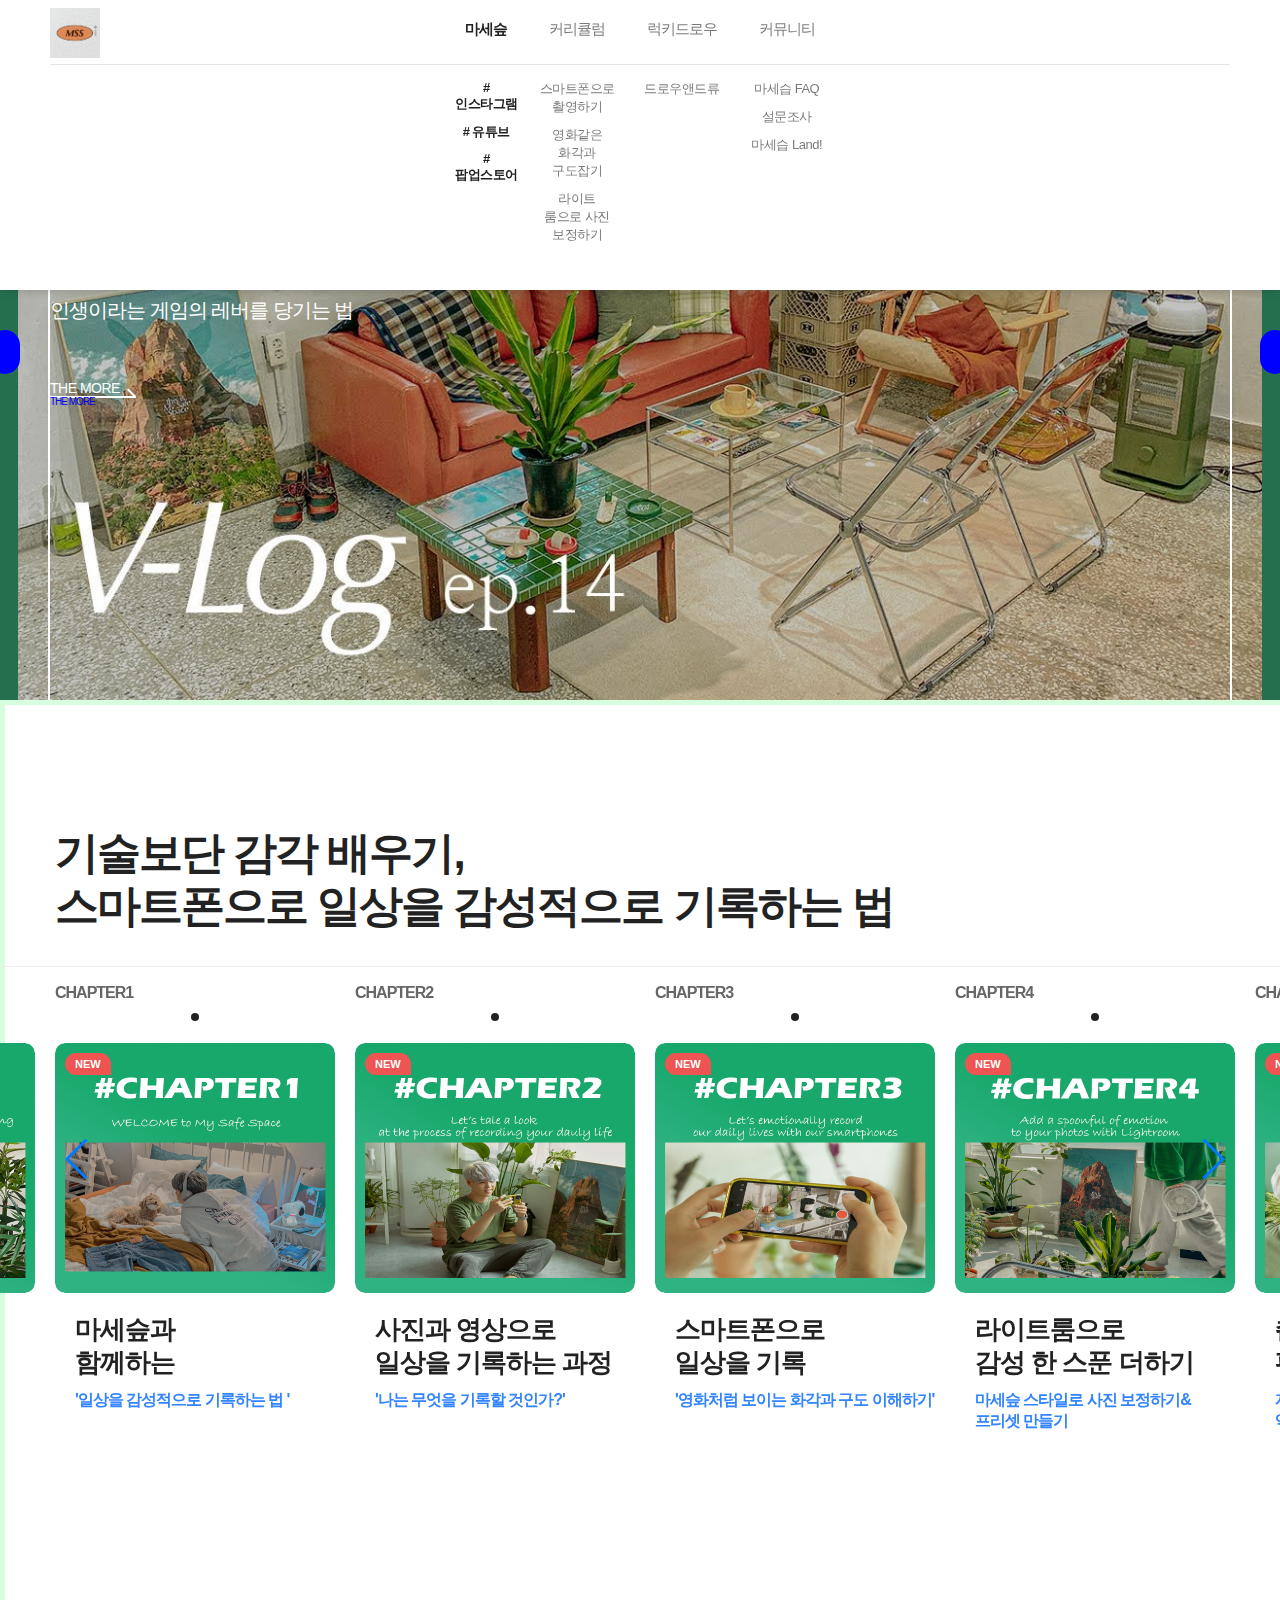
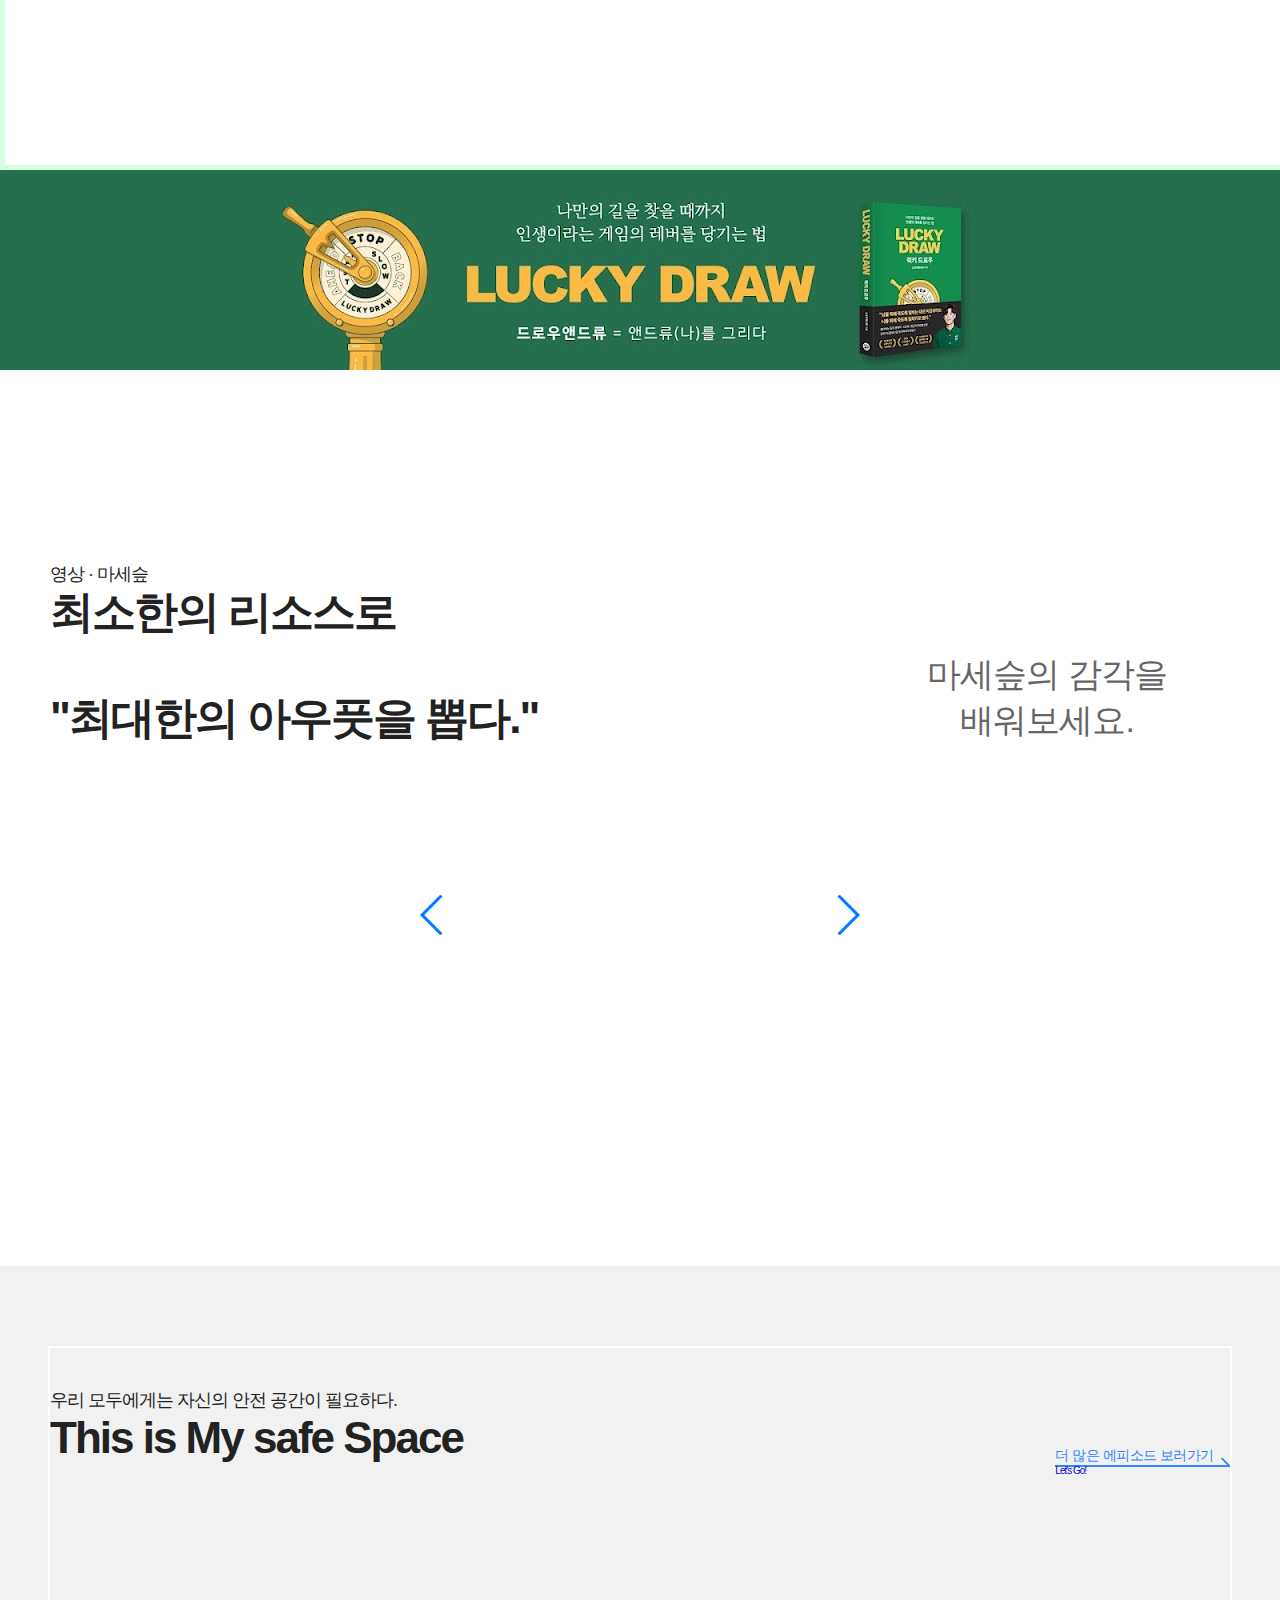
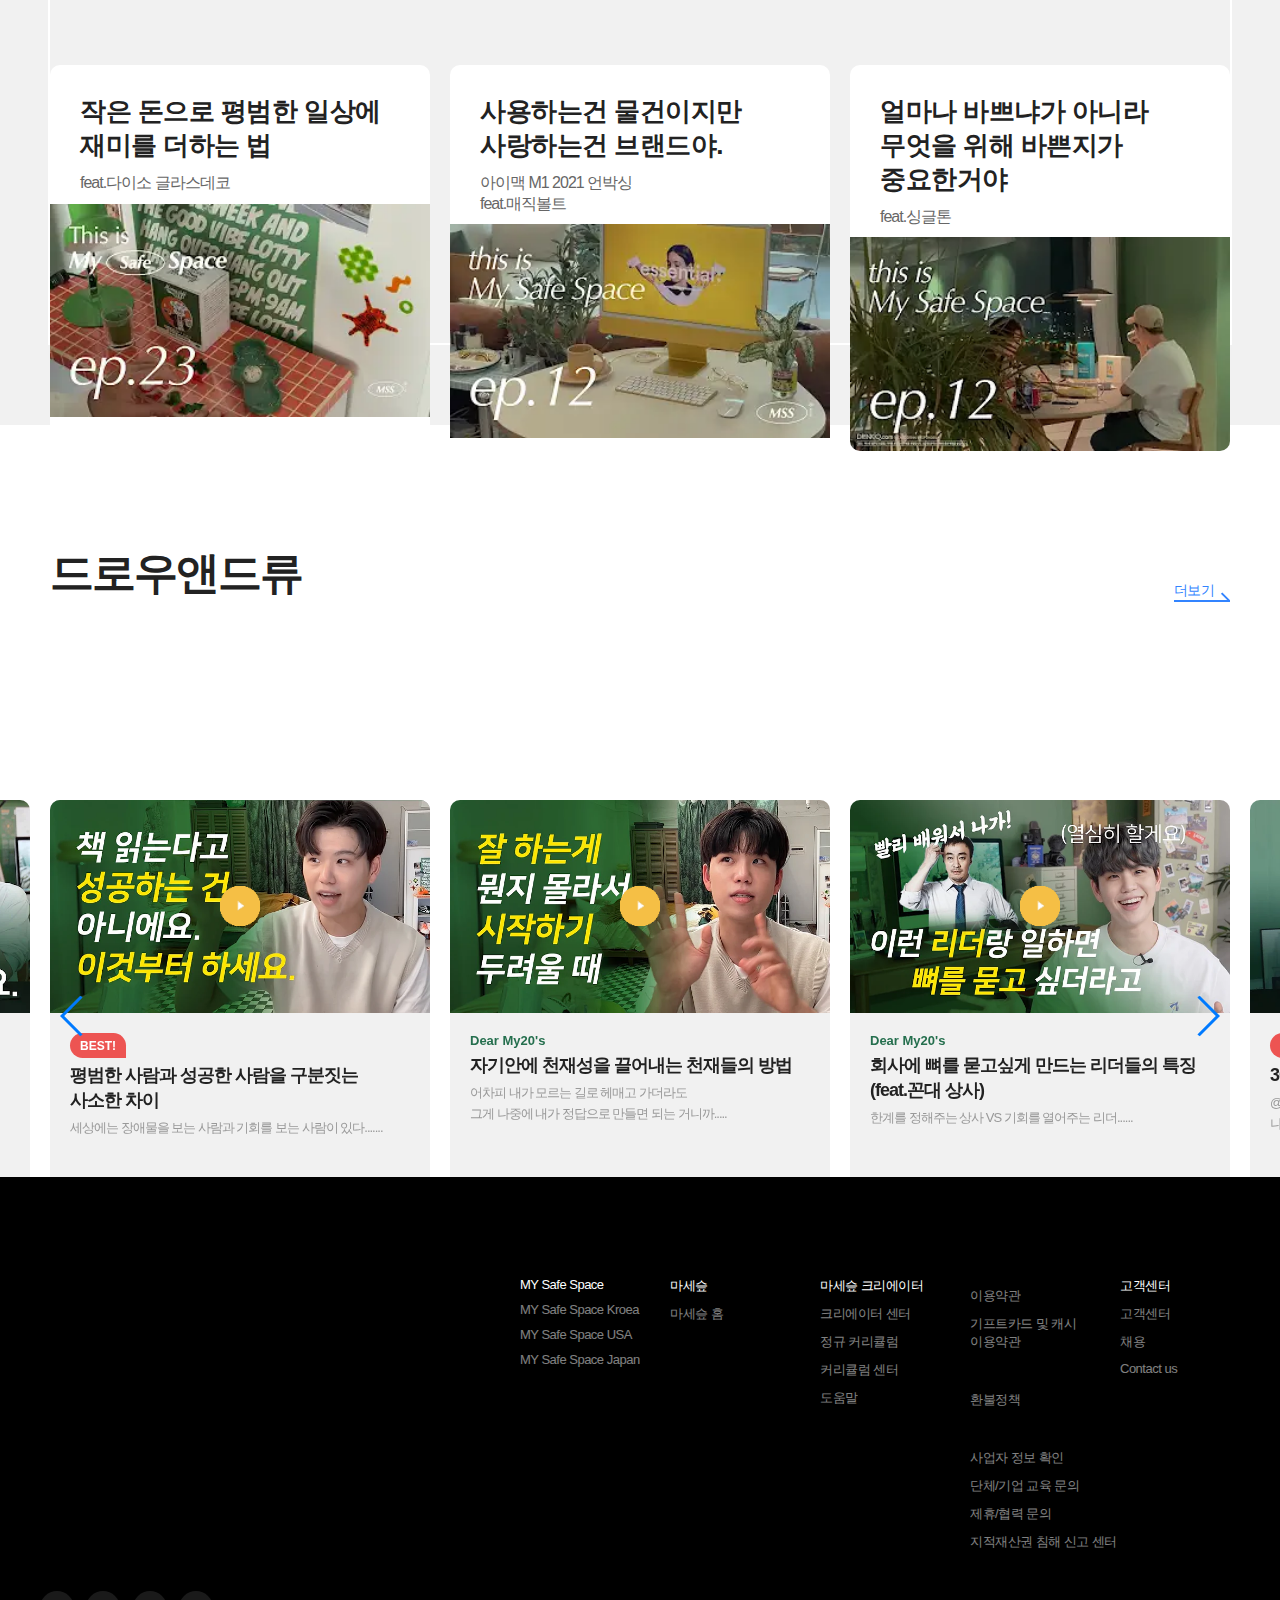
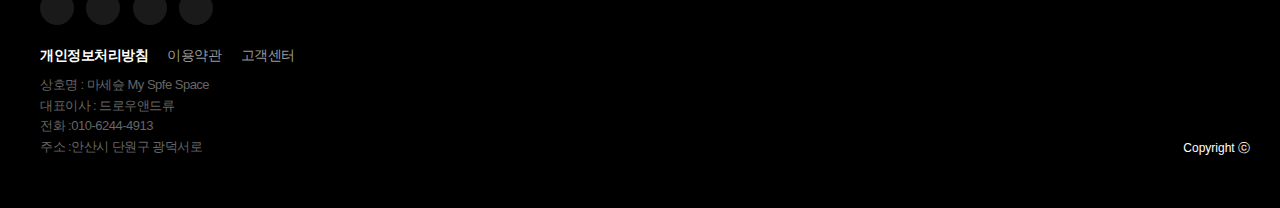
==== commit 5236026b: "0711" ====
--- a/index.html
+++ b/index.html
@@ -1,3 +1,4 @@
+
 <!DOCTYPE html>
 <html lang="ko">
 
@@ -28,19 +29,19 @@
     <div class="header ">
         <h1>
             <a href="index.php">
-                <span class="pc"><img src="images/common/logo.jpg" class="b" alt="산타" /><img
-                        src="images/common/logo.jpg" class="w" alt="산타" /></span>
-                <!-- <span class="mobile"><img src="images/common/logo.jpg" class="b" alt="산타" /><img src="images/common/logo.jpg" class="w" alt="산타" /></span> -->
+                <span class="pc"><img src="images/common/logo.jpg" class="h_box" alt="logo" /><img
+                        src="images/common/logo.jpg" class="w" alt="logo" /></span>
+                <!-- <span class="mobile"><img src="images/common/logo.jpg" class="h_box" alt="logo" /><img src="images/common/logo.jpg" class="w" alt="logo" /></span> -->
             </a>
         </h1>
 
-        <!--메뉴 시작-->
+        <!-- 최상위 전체 네비게이션(메뉴) 시작-->
         <div class="gnb">
 
             <ul>
                 <li class="gnb1 active">
                     <a href="#"><span>마세슾</span></a><span class="ic"></span>
-                    <div class="sub_gnb">
+                    <div class="sub_gnb"><!--gnb>sub 서브 메뉴-->
                         <a href="#" class=""># 인스타그램</a>
                         <a href="#" class=""># 유튜브</a>
                         <a href="#" class=""># 팝업스토어</a>
@@ -50,7 +51,7 @@
                 </li>
                 <li class="gnb2 ">
                     <a href="#"><span>커리큘럼</span></a><span class="ic"></span>
-                    <div class="sub_gnb">
+                    <div class="sub_gnb"> <!--gnb>sub 서브 메뉴-->
                         <a href="#" target="_blank">스마트폰으로 촬영하기</a>
                         <a href="#" target="_blank">영화같은 화각과 구도잡기</a>
                         <a href="#" target="_blank">라이트 룸으로 사진 보정하기</a>
@@ -59,13 +60,13 @@
                 </li>
                 <li class="gnb3">
                     <a href="#" target="_blank"><span>럭키드로우</span></a>
-                    <div class="sub_gnb">
+                    <div class="sub_gnb"><!--gnb>sub 서브 메뉴-->
                         <a href="#" target="_blank">드로우앤드류</a>
                     </div>
                 </li>
                 <li class="gnb4">
                     <a href="#"><span>커뮤니티</span></a><span class="ic"></span>
-                    <div class="sub_gnb">
+                    <div class="sub_gnb"><!--gnb>sub 서브 메뉴-->
                         <a href="#" target="_blank">마세습 FAQ</a>
                         <a href="#" target="_blank">설문조사</a>
                         <a href="#" target="_blank">마세습 Land!</a>
@@ -74,10 +75,12 @@
                 </li>
 
 
-                <a href="#" class="btn_join" title="회원가입"></a><a href="#" class="btn_login" title="로그인"></a>
+                <a href="#" class="btn_join" title="회원가입"> <img src="images/common/ic_join_w.png" alt="join"></a>
+                <a href="#" class="btn_login" title="로그인"><img src="images/common/ic_login_w.png" alt="login"></a>
+            
         </div>
 
-        <a id="btn_menu" class="btn_menu"></a>
+        <a id="btn_menu" class="btn_menu"><img src="images/common/btn_menu.png" alt="btn_menu"></a>
     </div>
     <!-- //header -->
 
@@ -124,11 +127,9 @@
                                 <div class="text_table">
                                     <div class="cell left">
                                         <div class="contains">
-                                            <!-- <p class="txt"></p> -->
                                             <p class="tit">
                                                 <span>여러분은 왜 기록하고 싶으신가요?<br/></span>
                                             </p>
-                                            <!-- <p class="desc"> <br class="mobile"/></p> -->
                                             <div class="btn_box">
                                                 <a href="#" class="btn_arrow w btn">
                                                     <span class="t">THE MORE</span>
@@ -174,45 +175,27 @@
                 <div class="swiper-button-prev"></div>
             </div>
 
-            <script>
-                //top visual slider
-                var swiper = new Swiper(".top_slider", {
-                    loop: false,
-                    loop: true,
-                    //touchRatio: 0,
-                    navigation: {
-                        nextEl: ".top_visual .swiper-button-next",
-                        prevEl: ".top_visual .swiper-button-prev",
-                    },
-                    //autoplay:false,
-                    autoplay: {
-                        delay: 3000,
-                        disableOnInteraction: false,
-                    },
-                });
-
-            </script>
 
         </div>
         <!-- //top_visual -->
 
 
         <!-- 첫 번째 page_panel1 -->
-        <div id="panel1" class="main_panel main_price_panel panel1_main">
+        <div id="panel1" class="main_panel main_price_panel main_panel1">
             <div class="contains">
                 <div class="main_title page_animate right">
                     <p class="tit">기술보단 감각 배우기,<br />스마트폰으로 일상을 감성적으로 기록하는 법</p>
                 </div>
 
                 <div class="photo_box page_animate_delay_2">
-                    <div class="swiper mySwiper price_slider">
+                    <div class="swiper mySwiper bg_slider">
                         <div class="swiper-wrapper">
                             <div class="swiper-slide">
                                 <div class="pd_box">
                                     <p class="top_txt">
                                         <span class="txt">CHAPTER1</span><span class="dot"></span>
                                     </p>
-                                    <a href="" class="thumb container">
+                                    <a href="#" class="thumb container">
                                         <div class="item front pc"><img src="images/main/frontitem.png" class="thumbimg"
                                                 alt="frontitem" /></div>
                                         <div class="item back">
@@ -288,7 +271,7 @@
                                     <p class="top_txt">
                                         <span class="txt">CHAPTER5</span><span class="dot"></span>
                                     </p>
-                                    <a href="detail_freepass.php" class="thumb container">
+                                    <a href="" class="thumb container">
                                         <div class="item front pc"><img src="images/main/frontitem.png" class="thumbimg"
                                                 alt="frontitem" /></div>
                                         <div class="item back">
@@ -332,8 +315,8 @@
                 </div>
 
                 <script>
-                    //price slider
-                    var swiper = new Swiper(".price_slider", {
+                    //bg_slider
+                    var swiper = new Swiper(".bg_slider", {
                         loop: true,
                         loopAdditionalSlides: 1,
                         // autoplay:false,
@@ -344,12 +327,12 @@
                         slidesPerView: 4,
                         spaceBetween: 20,
                         pagination: {
-                            el: ".price_slider .swiper-pagination",
+                            el: ".bg_slider .swiper-pagination",
                             clickable: true,
                         },
                         navigation: {
-                            nextEl: ".price_slider .swiper-button-next",
-                            prevEl: ".price_slider .swiper-button-prev",
+                            nextEl: ".bg_slider .swiper-button-next",
+                            prevEl: ".bg_slider .swiper-button-prev",
                         },
 
                         breakpoints: {
@@ -380,13 +363,15 @@
         <!-- 이벤트 page -->
         <div id="event_panel">
             <div class="inner">
-
+                    <div id="obj">
+                        <img src="images/common/banner.jpg" alt="">
+                    </div>
             </div>
         </div>
         <!-- //이벤트 page -->
 
         <!-- 두 번째 page_panel2 -->
-        <div id="main_panel2" class="main_panel vs_panel">
+        <div class="main_panel vs_panel main_panel2">
             <div class="inner">
                 <div class="main_title page_animate_delay_4">
                     <div class="contains">
@@ -542,7 +527,7 @@
         <!-- //두 번째 page_panel2 -->
 
         <!-- 세 번째 page_panel3 -->
-        <div id="main_panel3" class="main_panel update_panel">
+        <div class="main_panel update_panel main_panel3">
             <div class="contains">
                 <div class="main_title">
                     <p class="txt">우리 모두에게는 자신의 안전 공간이 필요하다.</p>
@@ -554,7 +539,7 @@
                     </a>
                 </div>
 
-                <div class="update_box">
+                <div class="update_box episode_box">
                     <ul>
                         <li class="page_animate">
                             <div class="box ">
@@ -595,7 +580,7 @@
 
         <!-- 네 번째 page_panel4 -->
 
-        <div class="main_panel main_review_panel " id="main_panel4">
+        <div class="main_panel main_review_panel main_panel4" >
             <div class="contains">
                 <div class="main_title">
                     <p class="tit"> 드로우앤드류 <br class="mobile" /></p>
@@ -962,9 +947,6 @@
                 <li>
                     <a href="#" target="_blank" class="btn_blog"></a>
                 </li>
-                <li>
-                    <a href="#" target="_blank" class="btn_cafe"></a>
-                </li>
             </ul>
             <ul class="footer_menu">
                 <li><a href="#" target="_blank" class="btn_privacy">개인정보처리방침</a></li>
@@ -984,8 +966,25 @@
     </div>
     <!-- //footer -->
 
-
+    <script>
+        //top visual slider 메인 배경화면 슬라이더
+        var swiper = new Swiper(".top_slider", {
+            loop: false,
+            loop: true,
+            //touchRatio: 0,
+            navigation: {
+                nextEl: ".top_visual .swiper-button-next",
+                prevEl: ".top_visual .swiper-button-prev",
+            },
+            //autoplay:false,
+            autoplay: {
+                delay: 3000,
+                disableOnInteraction: false,
+            },
+        });
+
+    </script>
 
 </body>
 
-</html>+</html>
